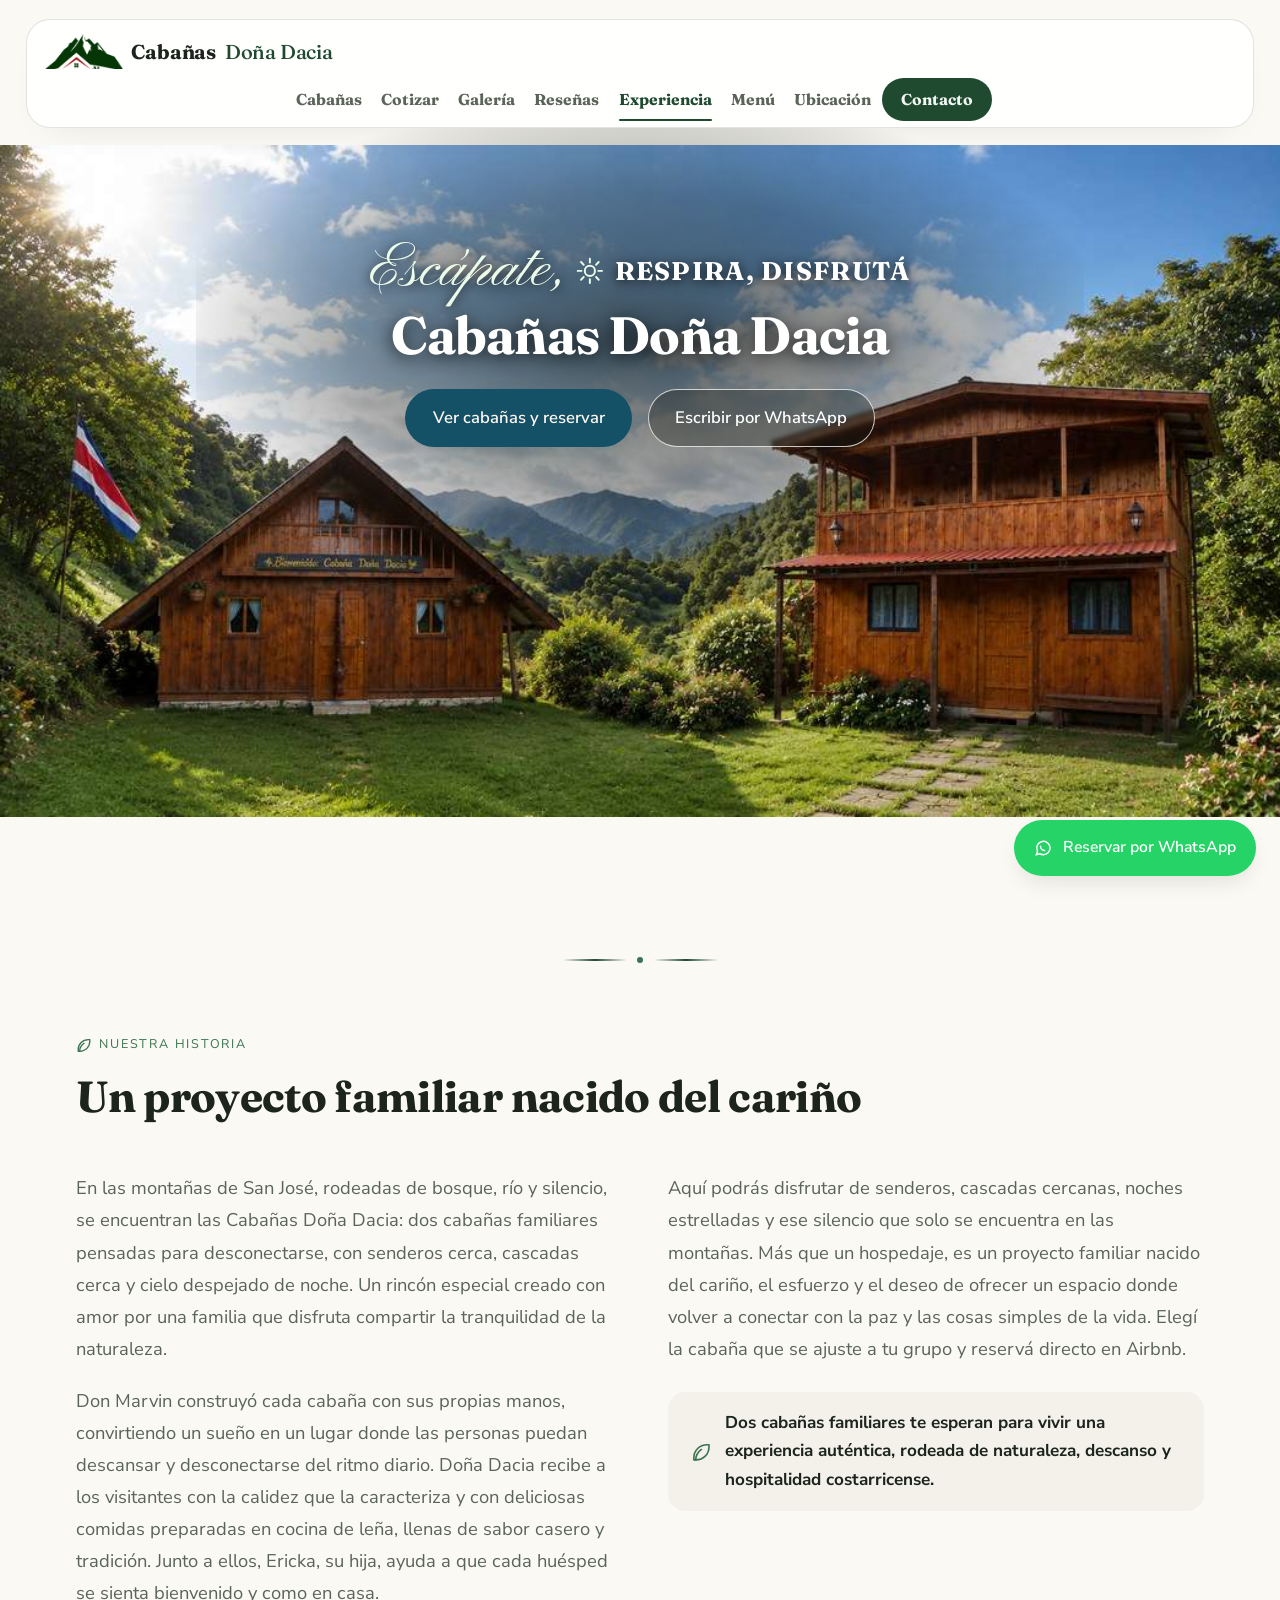
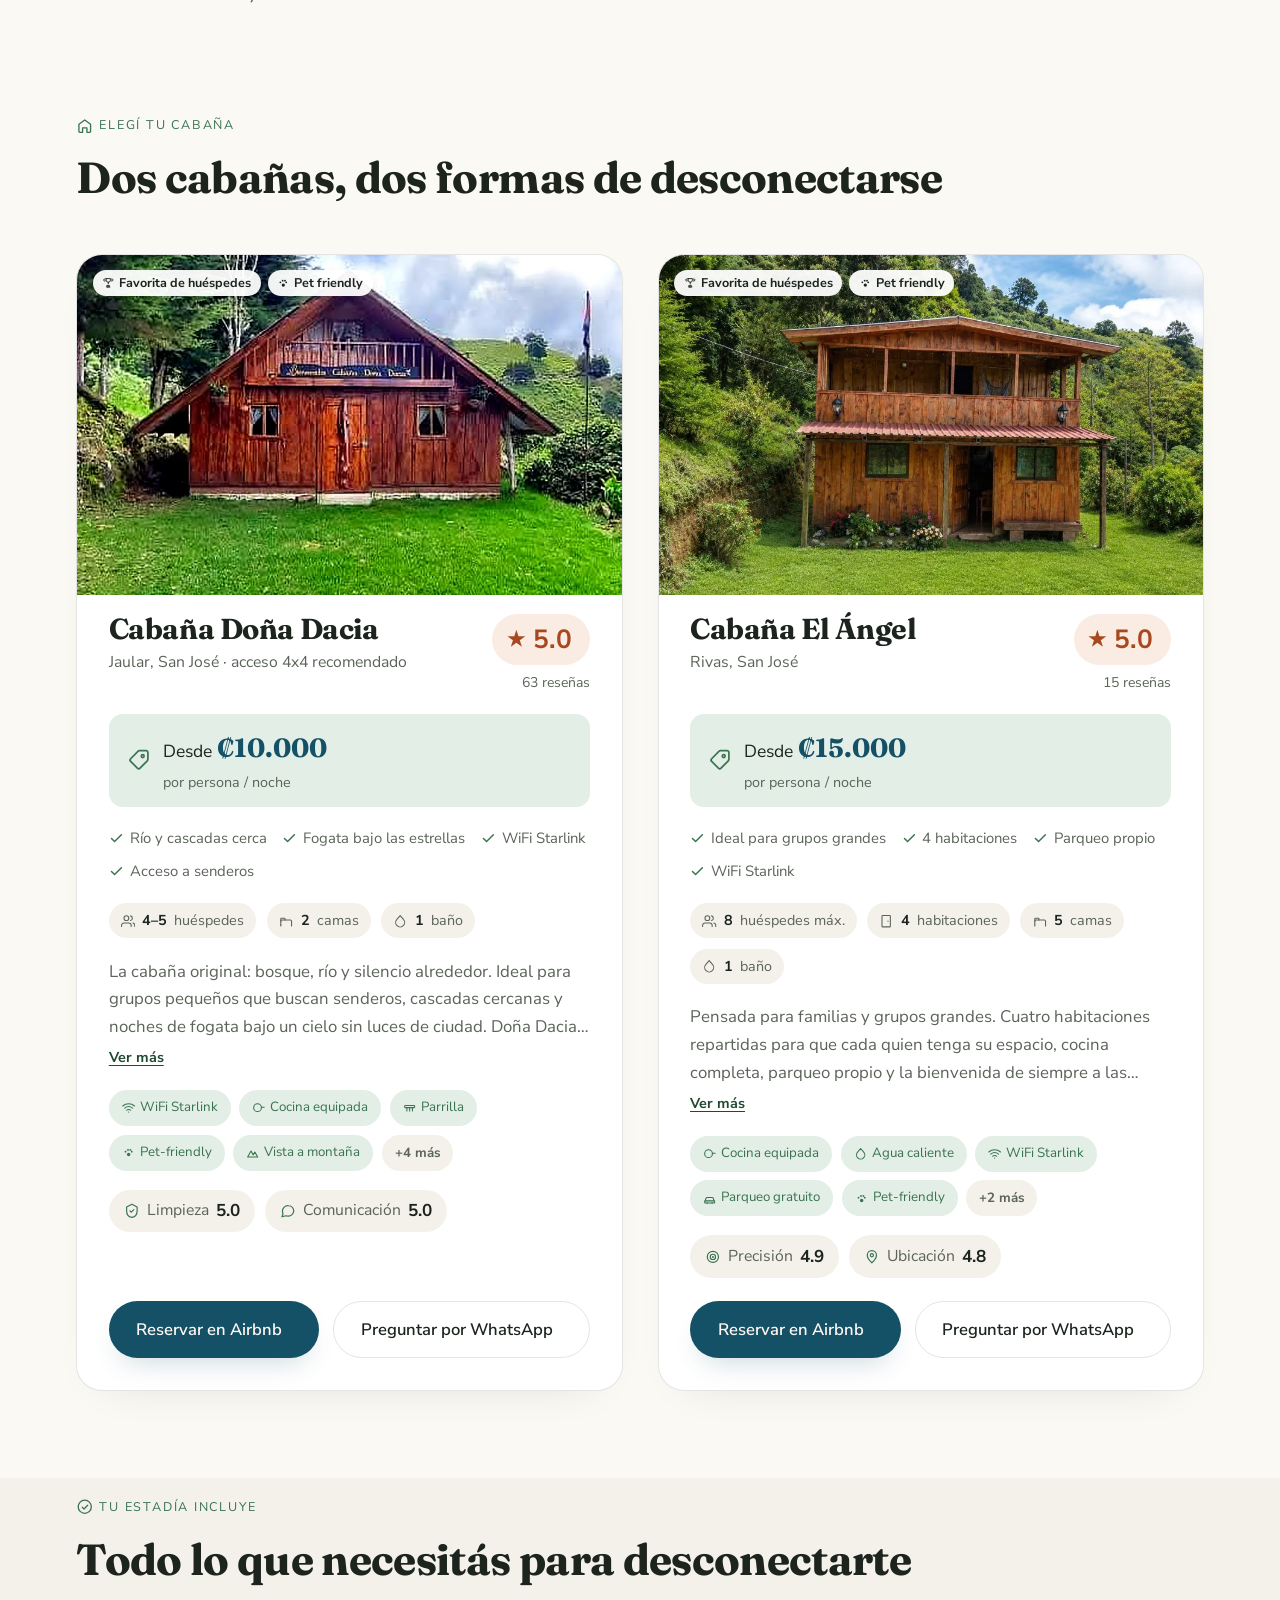
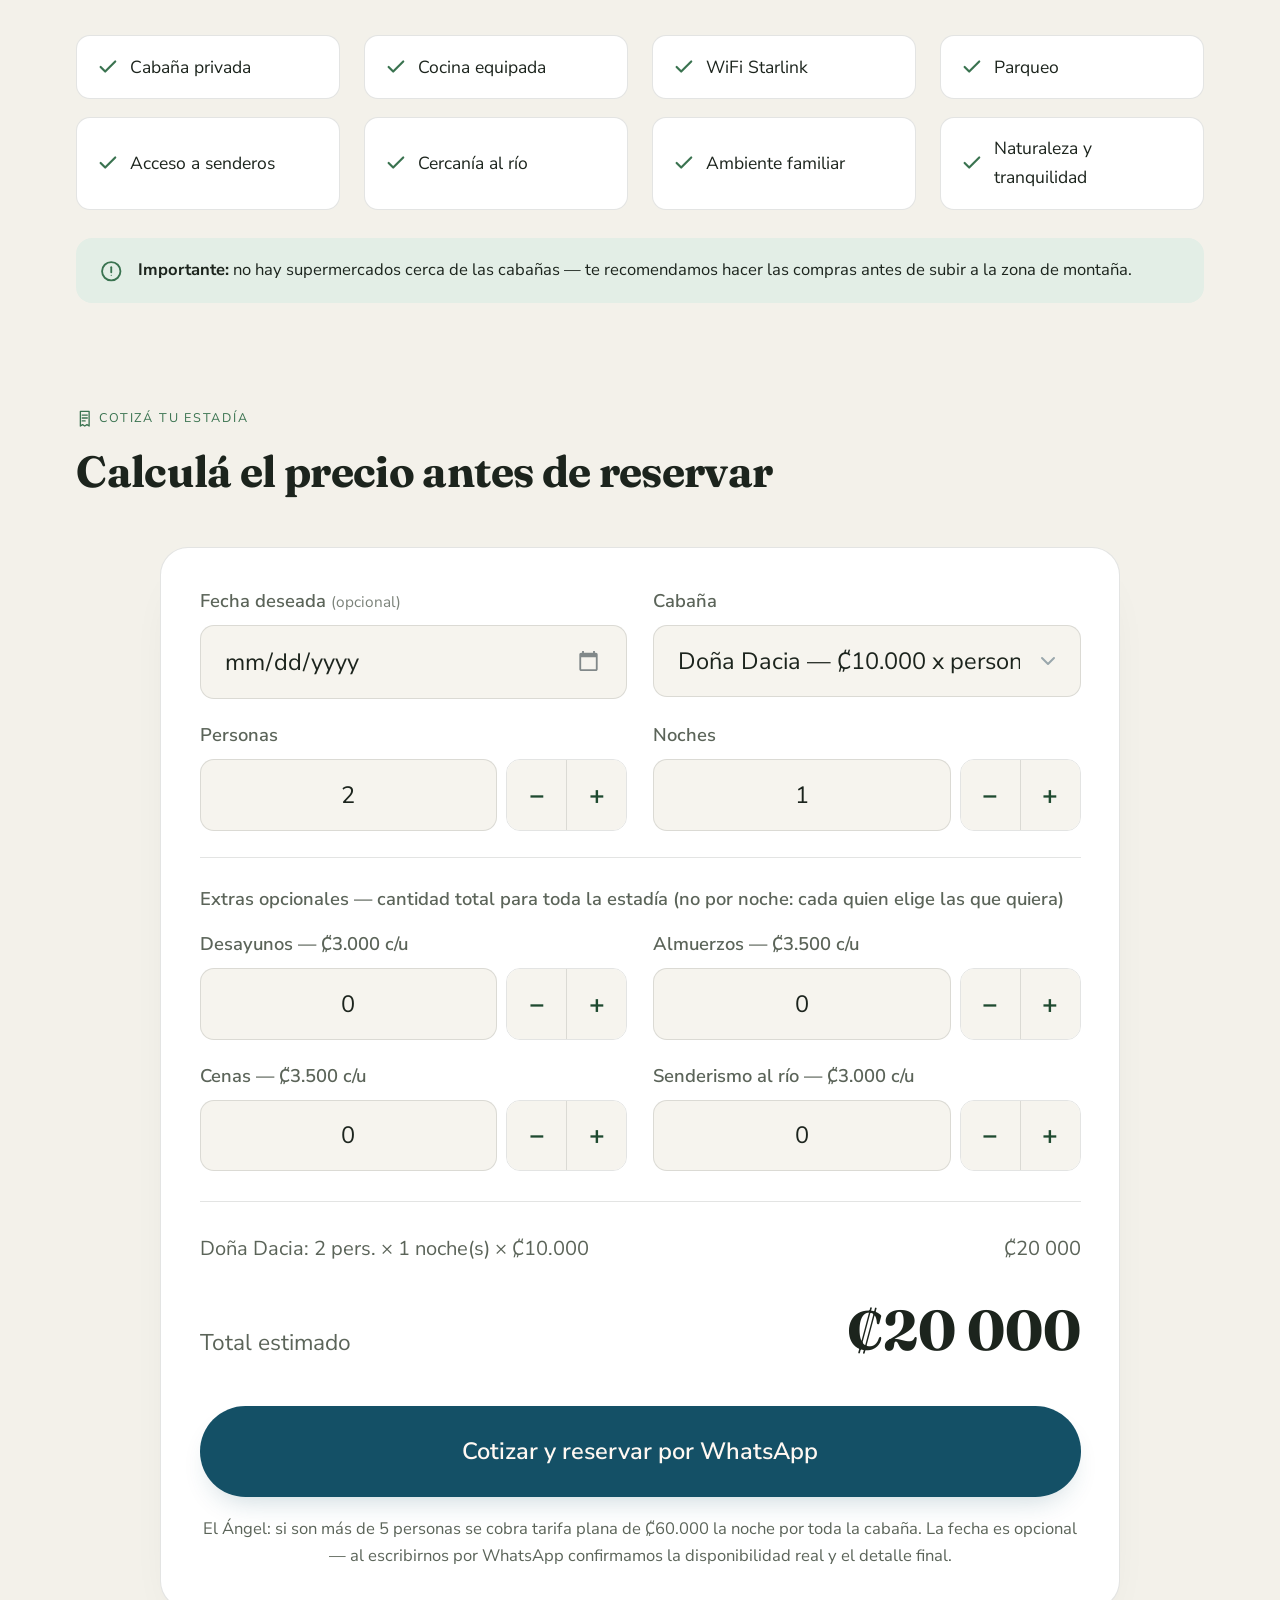
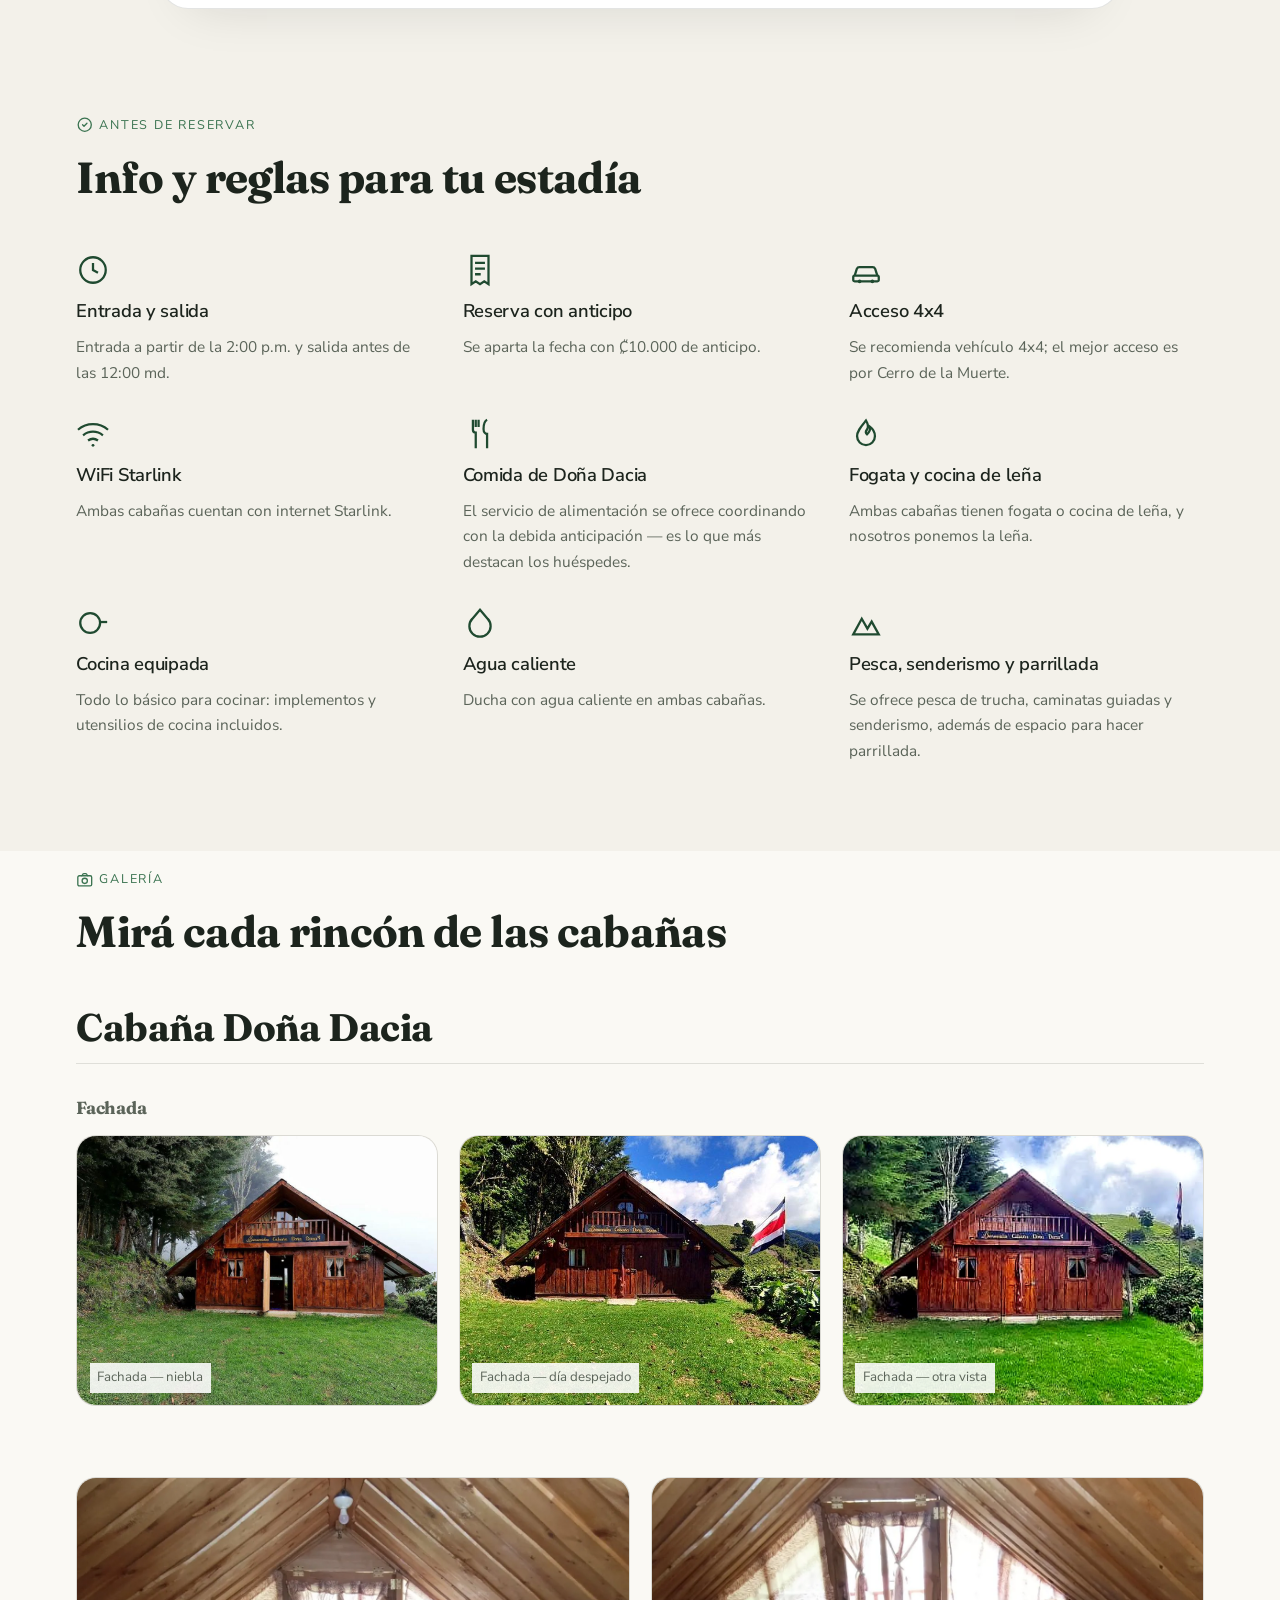
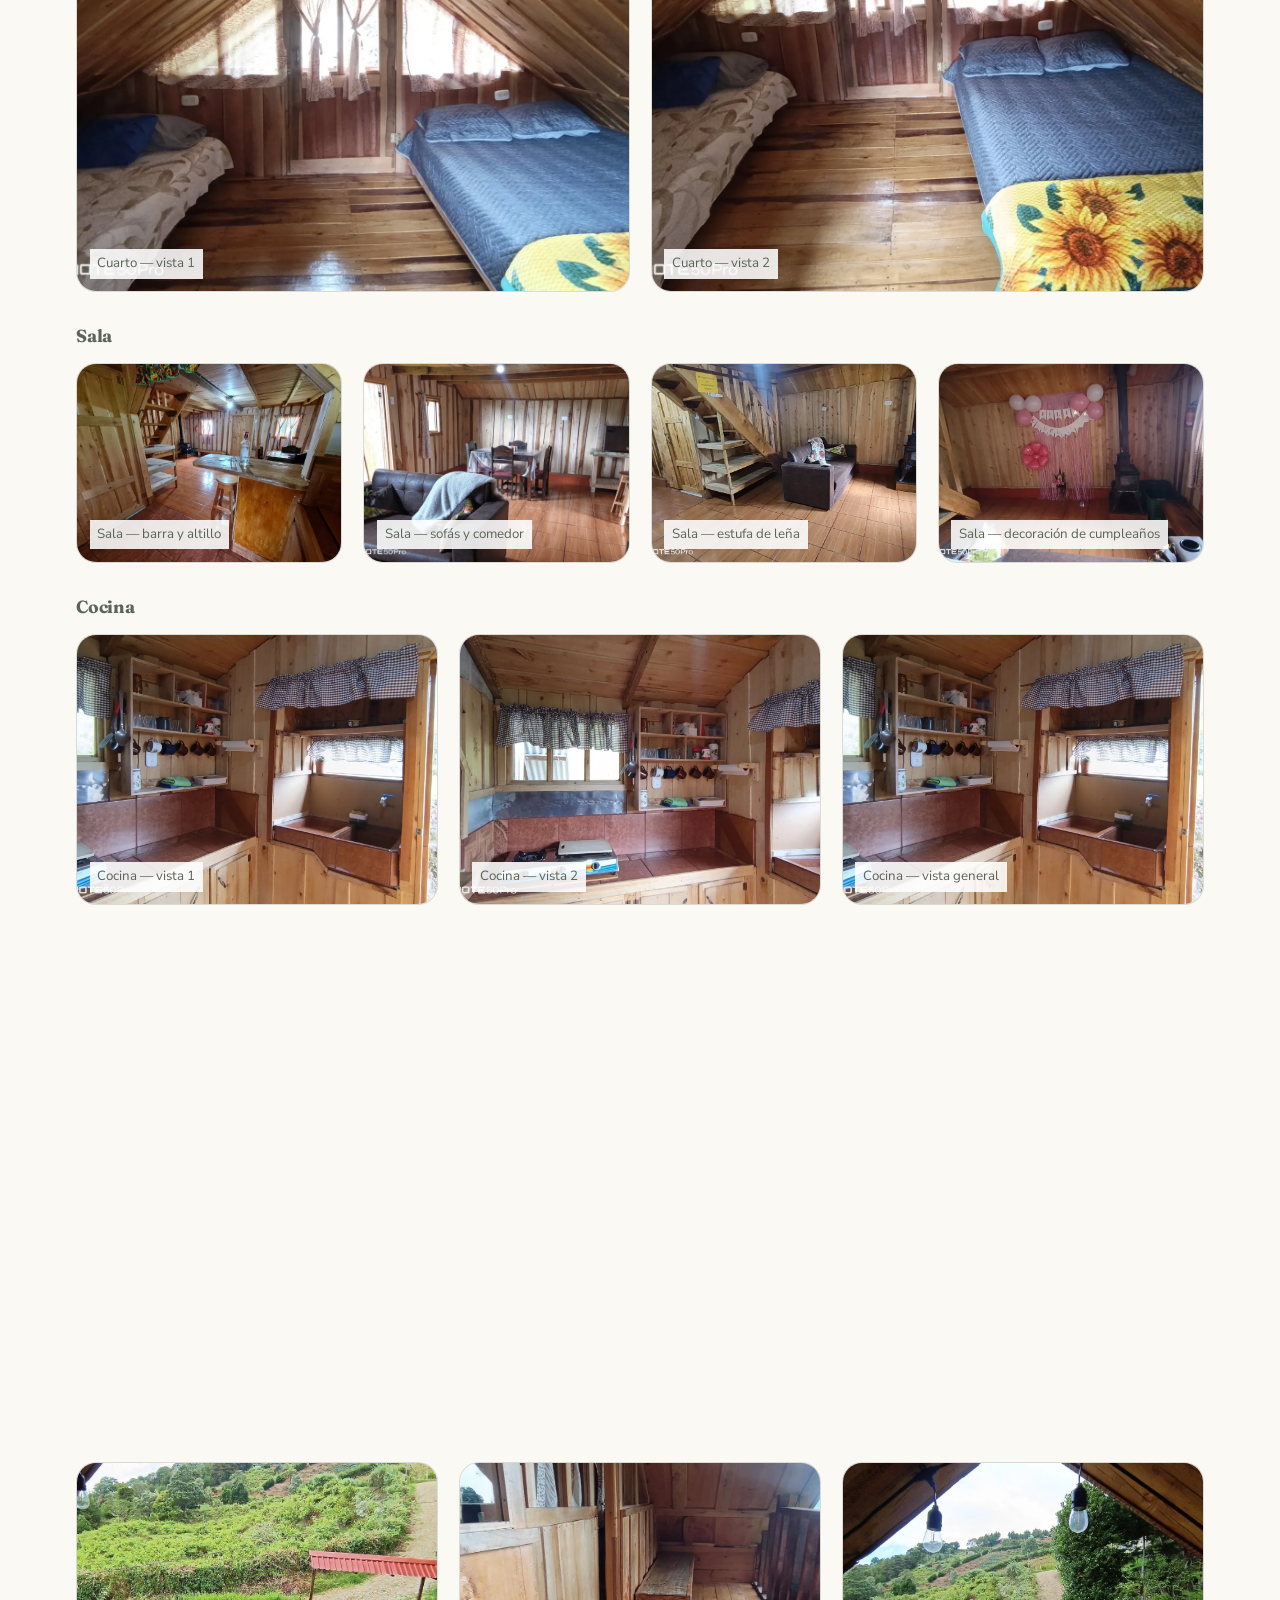
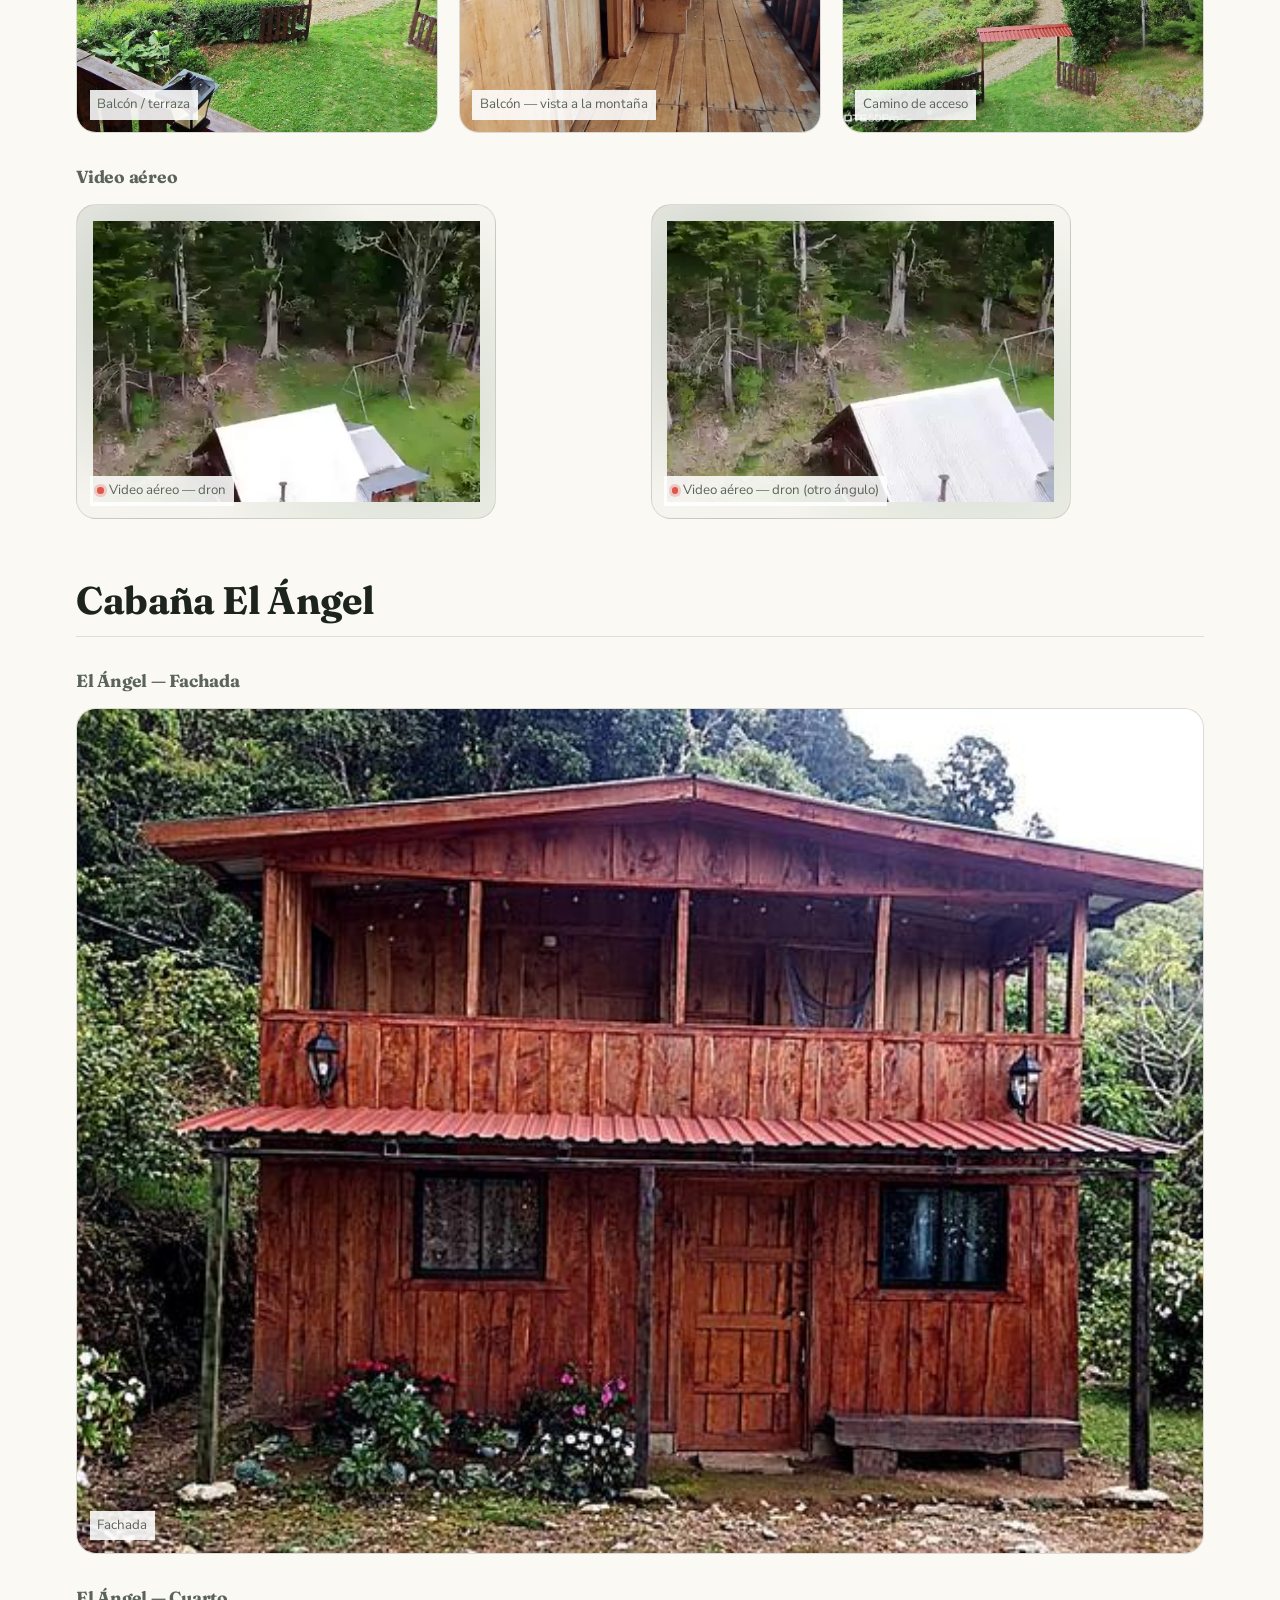
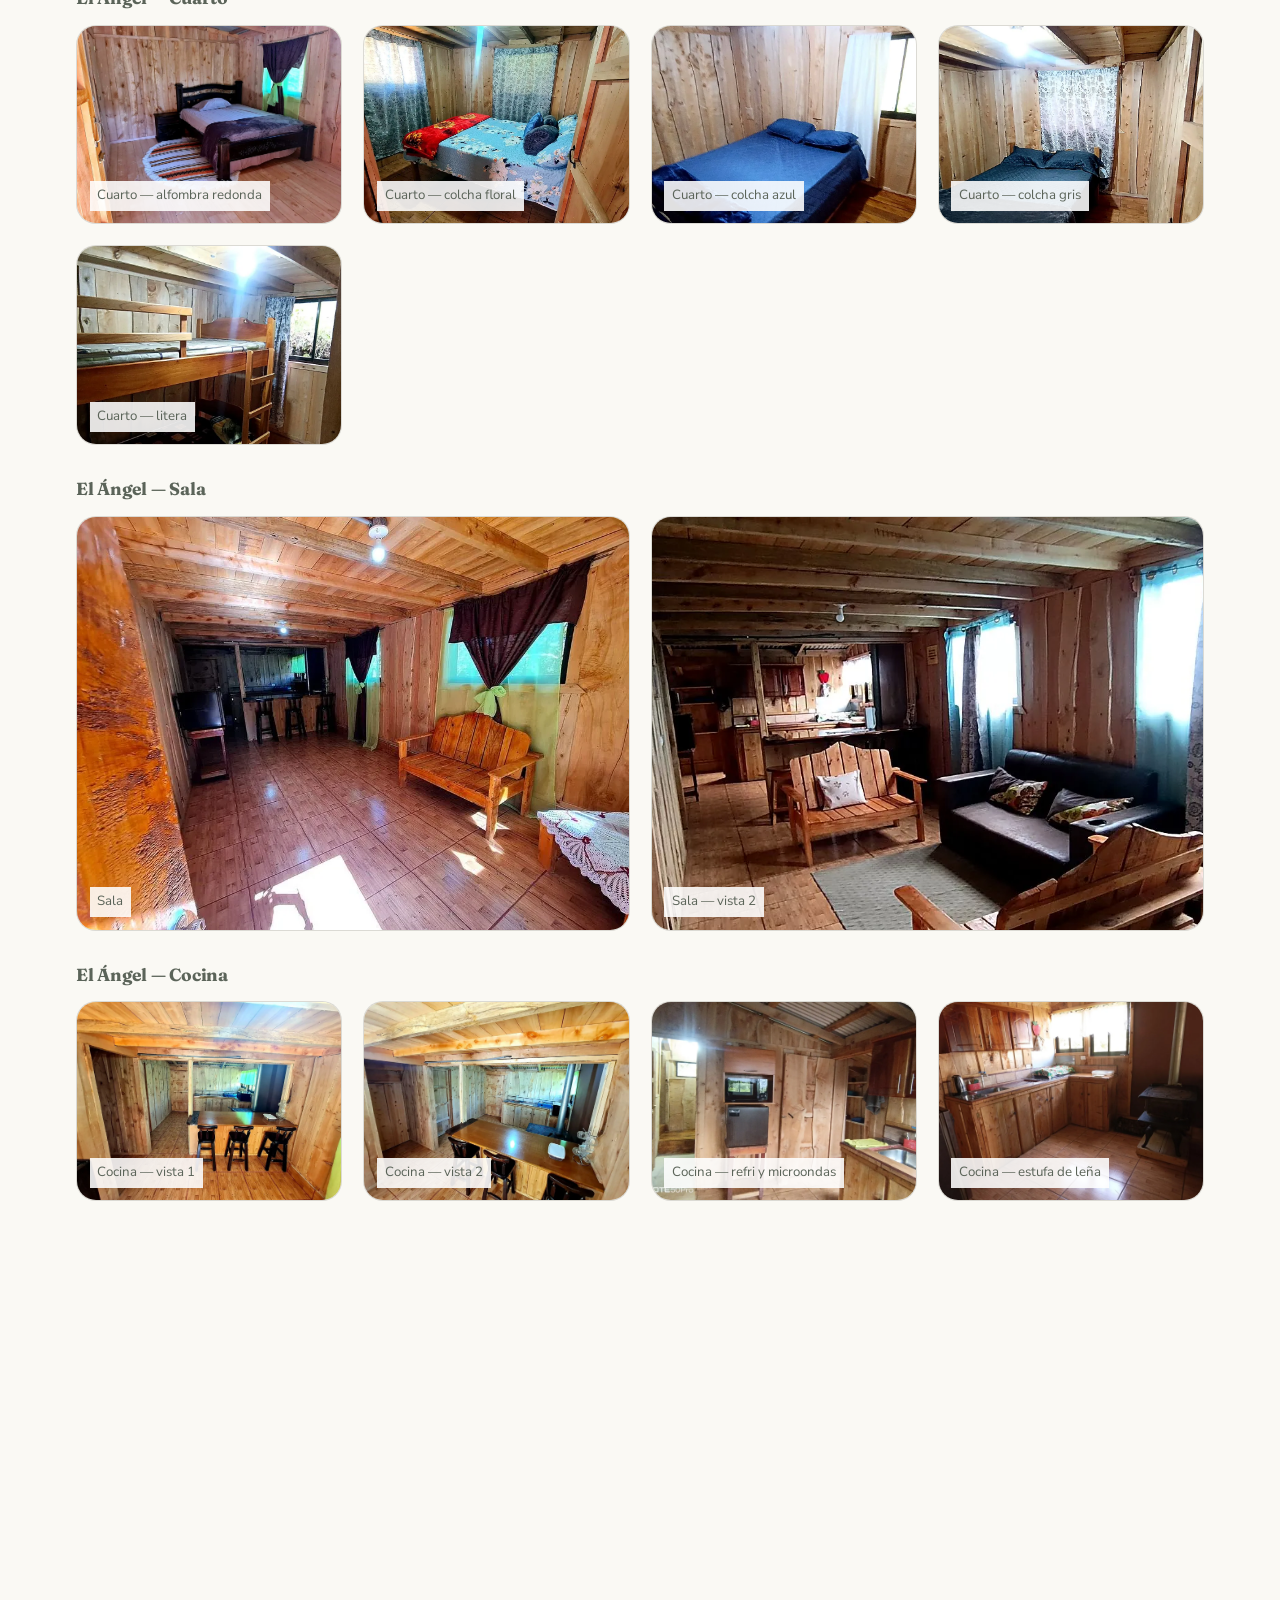
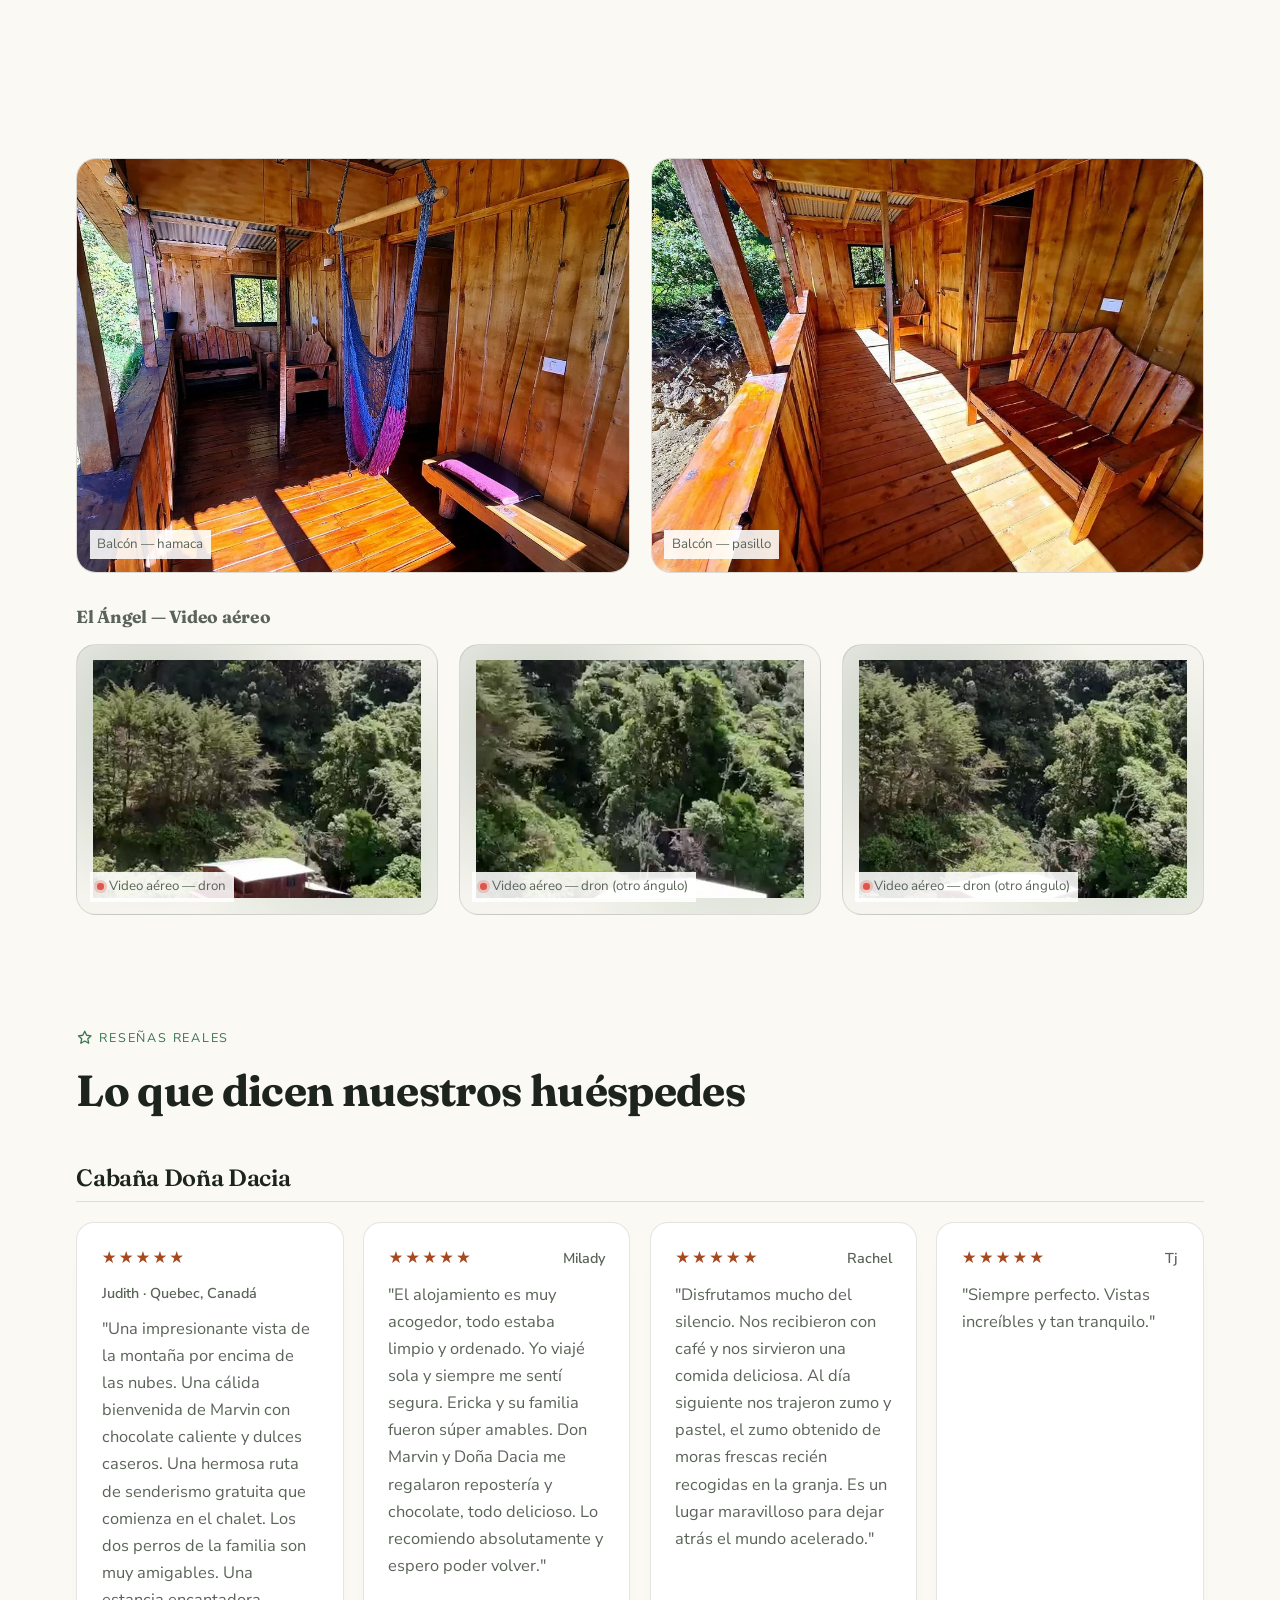
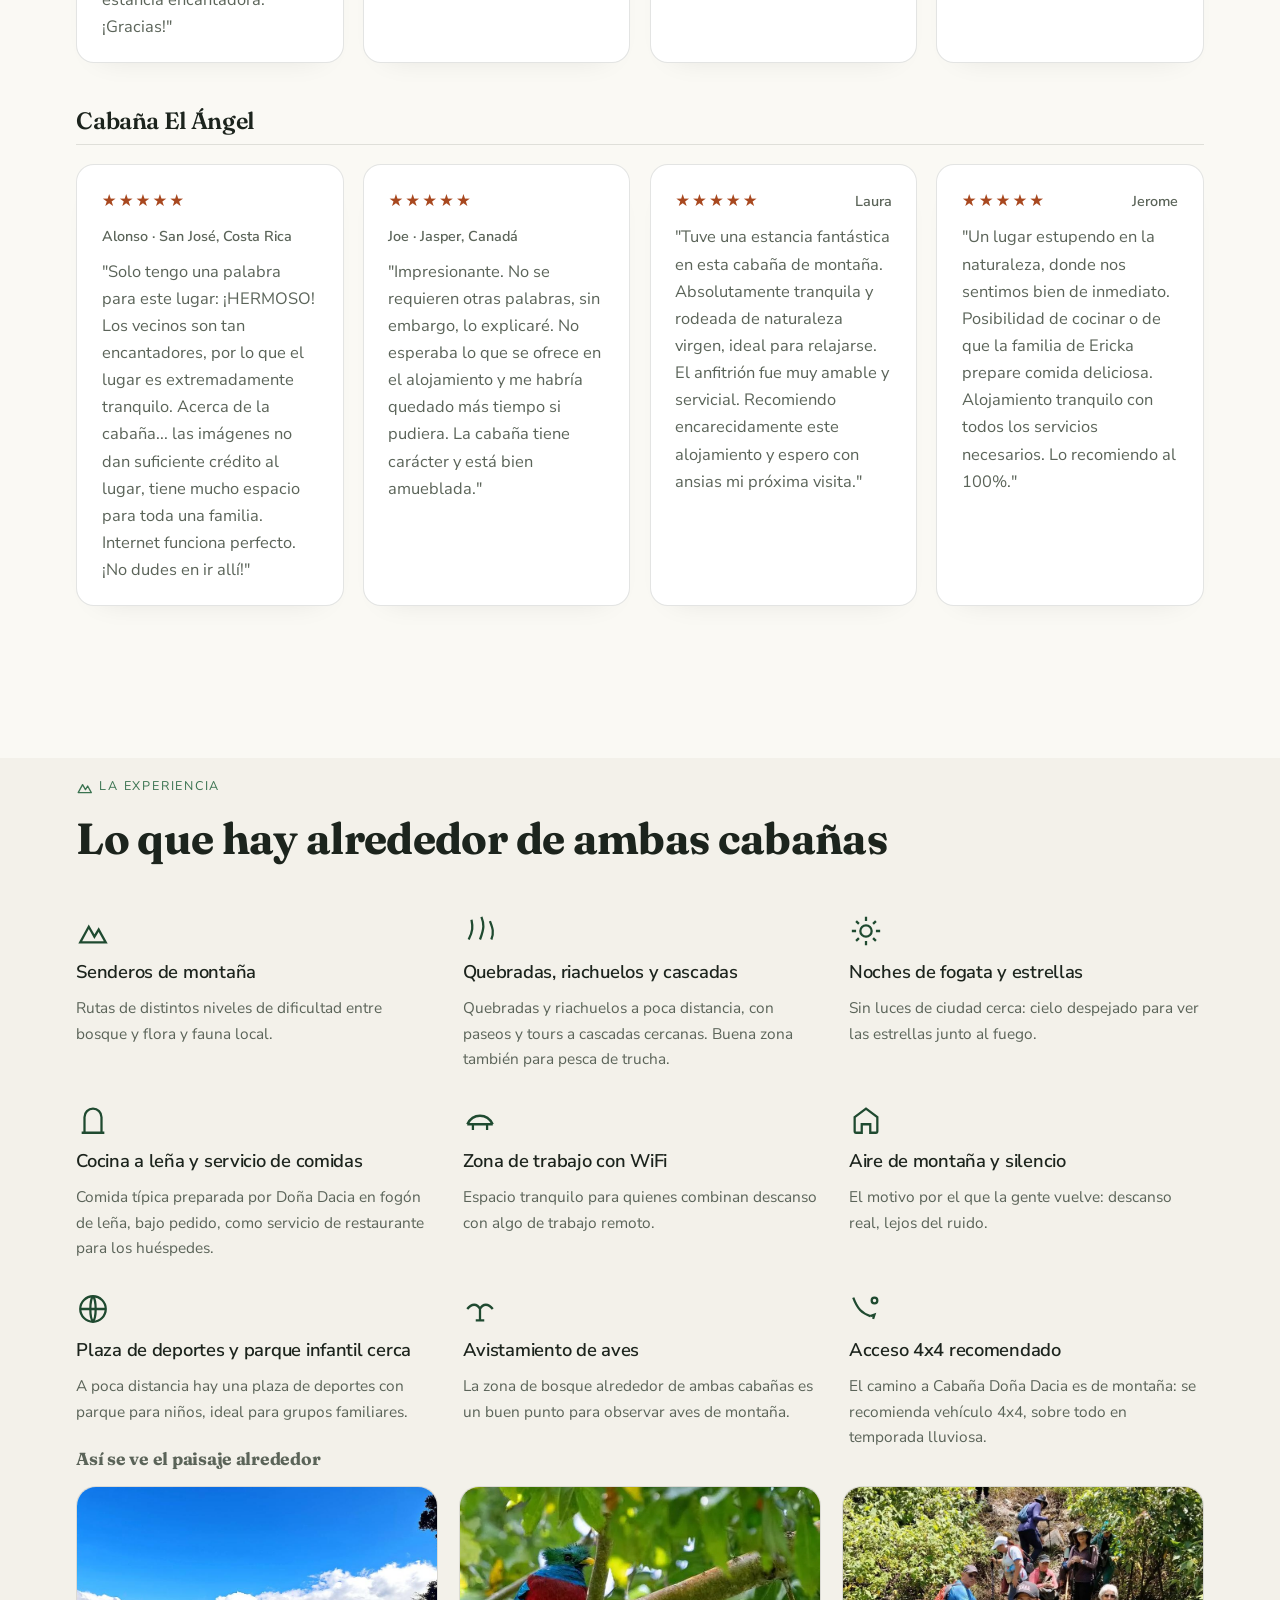
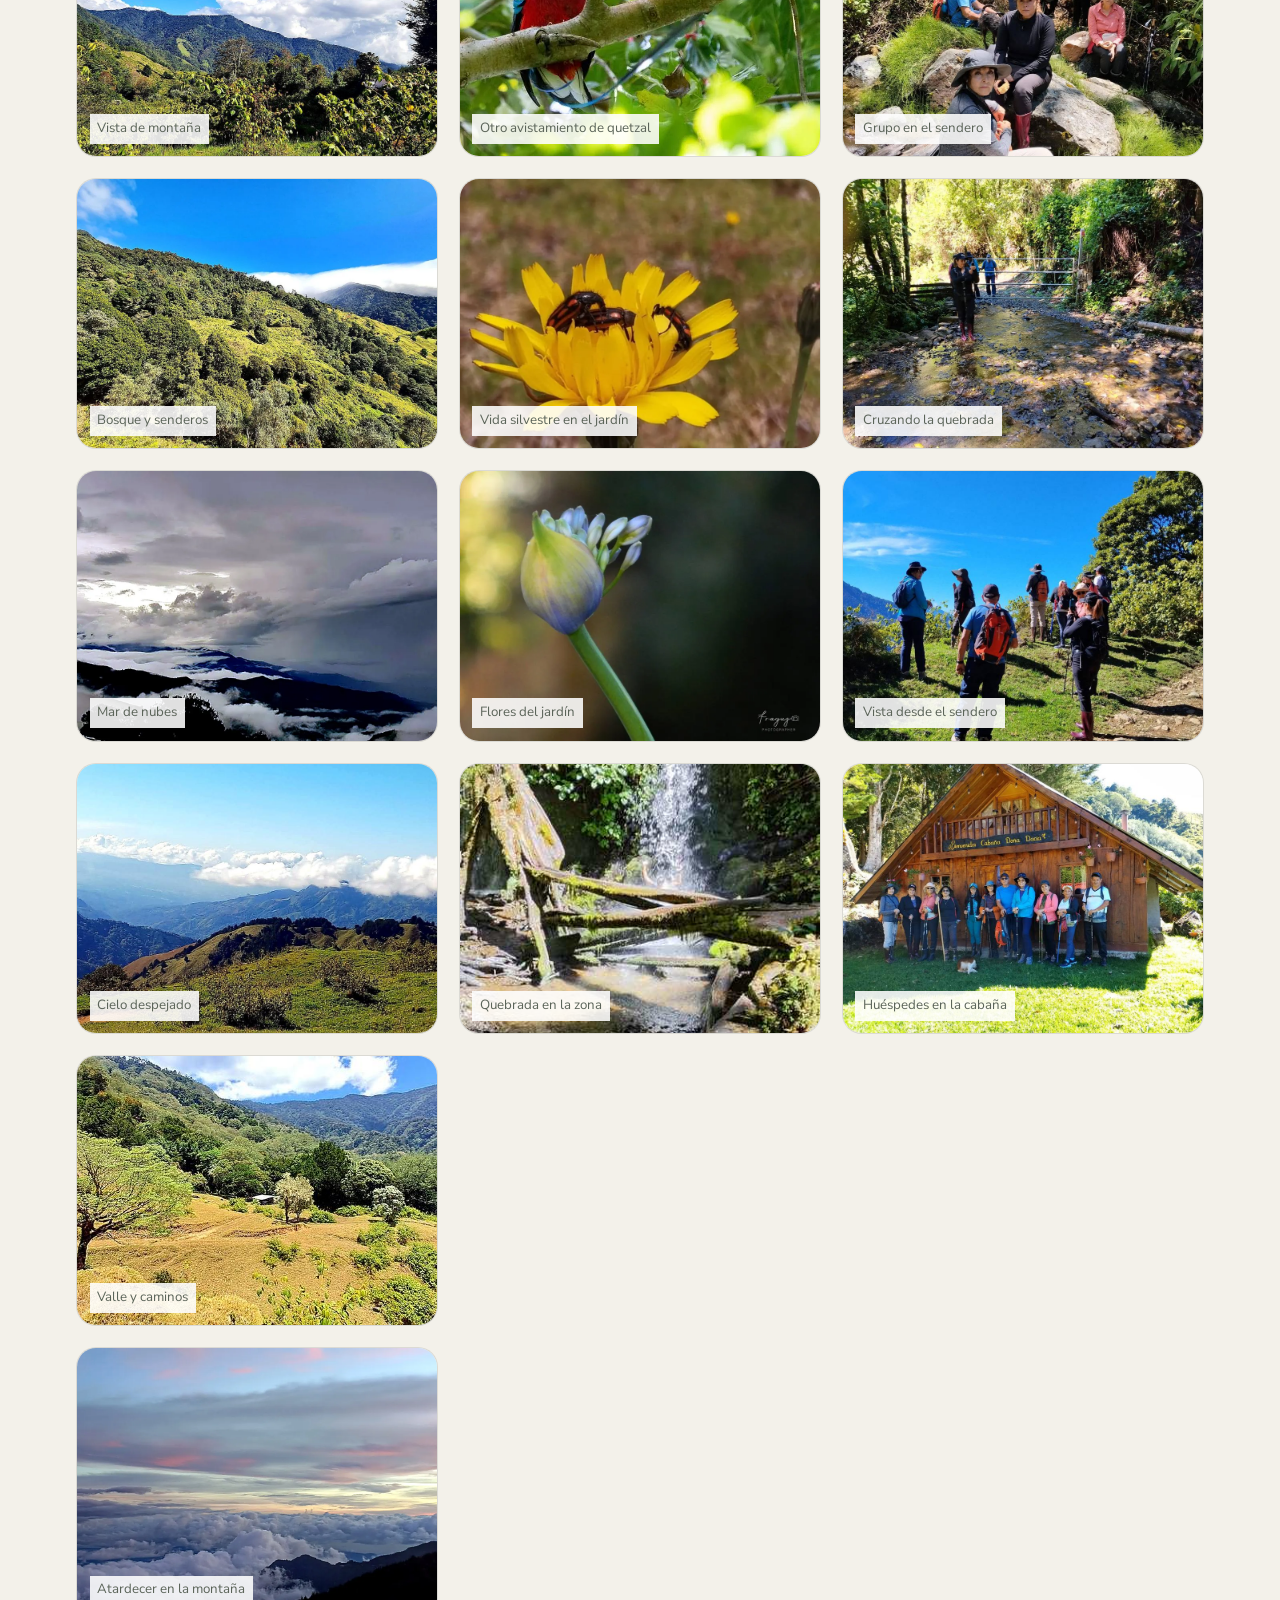
==== index.html @ 77ad101f "Show the landscape gallery in 2 columns on phones In one column its 22 photos made an ~8,700px block" ====
<!DOCTYPE html>
<html lang="es">
<head>
<meta charset="utf-8">
<meta name="viewport" content="width=device-width, initial-scale=1">
<title>Cabañas Doña Dacia — Alojamiento en la montaña, San José, Costa Rica</title>
<meta name="description" content="Cabañas Doña Dacia y El Ángel: alojamiento familiar en zona de montaña de San José, Costa Rica. Naturaleza, tranquilidad y reservas directas por WhatsApp o Airbnb.">
<meta name="theme-color" content="#1f4a30">
<!-- IMPORTANT: reemplazar "https://cabanasdonadacia.com/" abajo por el dominio real una vez comprado -->
<link rel="canonical" href="https://cabanasdonadacia.com/">
<meta property="og:type" content="website">
<meta property="og:locale" content="es_CR">
<meta property="og:site_name" content="Cabañas Doña Dacia">
<meta property="og:title" content="Cabañas Doña Dacia — Alojamiento en la montaña, San José, Costa Rica">
<meta property="og:description" content="Dos cabañas familiares en zona de montaña: naturaleza, tranquilidad y reservas directas por WhatsApp o Airbnb.">
<meta property="og:url" content="https://cabanasdonadacia.com/">
<meta property="og:image" content="https://cabanasdonadacia.com/og-image.jpg">
<meta property="og:image:width" content="1200">
<meta property="og:image:height" content="630">
<meta name="twitter:card" content="summary_large_image">
<meta name="twitter:title" content="Cabañas Doña Dacia — Alojamiento en la montaña, San José, Costa Rica">
<meta name="twitter:description" content="Dos cabañas familiares en zona de montaña: naturaleza, tranquilidad y reservas directas por WhatsApp o Airbnb.">
<meta name="twitter:image" content="https://cabanasdonadacia.com/og-image.jpg">
<link rel="icon" type="image/png" sizes="32x32" href="images/icon-32x32.png">
<link rel="apple-touch-icon" sizes="180x180" href="images/apple-touch-icon-180x180.png">
<link rel="preconnect" href="https://fonts.googleapis.com">
<link rel="preconnect" href="https://fonts.gstatic.com" crossorigin>
<link href="https://fonts.googleapis.com/css2?family=Fraunces:opsz,wght@9..144,400;9..144,500;9..144,600;9..144,700;9..144,800&family=Nunito+Sans:wght@400;500;600;700;800&family=Pinyon+Script&display=swap" rel="stylesheet">

<style>
  /* ---------- Tokens ---------- */
  :root{
    --bg:#faf9f4;
    --bg-alt:#f3f1ea;
    --surface:#ffffff;
    --surface-2:#f6f4ee;
    --ink:#1c241d;
    --ink-soft:#5b6459;
    --line:rgba(28,36,29,.12);
    --accent:#1f4a30;
    --accent-ink:#f1f7f2;
    --accent-soft:#e0ebe3;
    --accent-2:#3a7350;
    --accent-2-soft:#e3eee6;
    --cta:#145066;
    --cta-hover:#0d3a4a;
    --cta-ink:#fff8f2;
    --cta-soft:rgba(20,80,102,.24);
    --shadow:rgba(20,24,22,.14);
    --radius-card: 4px;
    --gold:#a8481f;
    --gold-soft:#faece2;
    --ease-out: cubic-bezier(.23,1,.32,1);
  }
  @media (prefers-color-scheme: dark){
    :root:not([data-theme="light"]){
      --bg:#14150f;
      --bg-alt:#181b13;
      --surface:#1c2017;
      --surface-2:#21261b;
      --ink:#f4f2ea;
      --ink-soft:#a6ab9c;
      --line:rgba(244,242,234,.12);
      --accent:#6fae82;
      --accent-ink:#0d1710;
      --accent-soft:rgba(111,174,130,.16);
      --accent-2:#8fc79c;
      --accent-2-soft:rgba(143,199,156,.15);
      --cta:#1f6f90;
      --cta-hover:#2b7398;
      --cta-ink:#f4f9fb;
      --cta-soft:rgba(31,111,144,.32);
      --shadow:rgba(0,0,0,.5);
      --gold:#e07a42;
      --gold-soft:rgba(224,122,66,.16);
    }
  }
  :root[data-theme="dark"]{
    --bg:#14150f;
    --bg-alt:#181b13;
    --surface:#1c2017;
    --surface-2:#21261b;
    --ink:#f4f2ea;
    --ink-soft:#a6ab9c;
    --line:rgba(244,242,234,.12);
    --accent:#6fae82;
    --accent-ink:#0d1710;
    --accent-soft:rgba(111,174,130,.16);
    --accent-2:#8fc79c;
    --accent-2-soft:rgba(143,199,156,.15);
    --cta:#1f6f90;
    --cta-hover:#2b7398;
    --cta-ink:#f4f9fb;
    --cta-soft:rgba(31,111,144,.32);
    --shadow:rgba(0,0,0,.5);
    --gold:#e07a42;
    --gold-soft:rgba(224,122,66,.16);
  }

  *,*::before,*::after{box-sizing:border-box;}
  html{scroll-behavior:smooth; font-size:17.5px;}
  @media (max-width:640px){ html{font-size:15.5px;} }
  @media (max-width:400px){ html{font-size:14.5px;} }
  @media (prefers-reduced-motion: reduce){
    html{scroll-behavior:auto;}
    *,*::before,*::after{animation-duration:.001ms !important; animation-iteration-count:1 !important; transition-duration:.001ms !important;}
  }
  body{
    margin:0;
    background:var(--bg);
    color:var(--ink);
    font-family:"Nunito Sans", ui-sans-serif, system-ui, sans-serif;
    font-size:1rem;
    line-height:1.65;
    -webkit-font-smoothing:antialiased;
  }
  .scroll-progress{
    position:fixed; top:0; left:0; height:3px; width:0%;
    background:var(--accent); z-index:60;
    transition:width .1s linear;
  }
  h1,h2,h3{
    font-family:"Fraunces", ui-serif, serif;
    font-weight:700;
    letter-spacing:-.015em;
    line-height:1.05;
    text-wrap:balance;
    margin:0;
    color:var(--ink);
  }
  p{margin:0;}
  a{color:inherit;}
  img,svg{display:block;max-width:100%;}
  .wrap{max-width:1180px; margin:0 auto; padding:0 1.5rem;}
  @media (max-width:640px){ .wrap{padding:0 1.25rem;} }
  .sr-only{position:absolute; width:1px; height:1px; padding:0; margin:-1px; overflow:hidden; clip:rect(0,0,0,0); white-space:nowrap; border:0;}

  .label{
    font-family:"Nunito Sans", sans-serif;
    font-size:.72rem;
    letter-spacing:.14em;
    text-transform:uppercase;
    color:var(--accent-2);
  }
  :root[data-theme="dark"] .label, :root:not([data-theme="light"]) .label{color:var(--accent-2);}
  @media (prefers-color-scheme: light){ .label{color:var(--accent-2);} }

  .stat{
    font-family:"Nunito Sans", sans-serif;
    font-weight:800;
    font-variant-numeric: tabular-nums;
  }

  .btn{
    display:inline-flex; align-items:center; gap:.55em;
    font-family:"Nunito Sans", sans-serif;
    font-weight:600;
    font-size:.95rem;
    padding:.85em 1.6em;
    border-radius:999px;
    border:1px solid transparent;
    cursor:pointer;
    text-decoration:none;
    transition:transform .18s var(--ease-out), background .18s ease, border-color .18s ease, box-shadow .18s var(--ease-out), color .18s ease;
  }
  .btn:focus-visible{outline:2px solid var(--accent); outline-offset:3px;}
  .btn:active{transform:scale(.97);}
  @media (hover:hover) and (pointer:fine){ .btn:hover{transform:translateY(-2px) scale(1.02);} }
  .btn-primary{background:var(--cta); color:var(--cta-ink); box-shadow:0 14px 28px -12px var(--cta-soft);}
  @media (hover:hover) and (pointer:fine){
    .btn-primary:hover{background:var(--cta-hover); filter:none; box-shadow:0 22px 42px -14px var(--cta-soft);}
  }
  .btn-ghost{background:transparent; border-color:var(--line); color:var(--ink);}
  @media (hover:hover) and (pointer:fine){
    .btn-ghost:hover{background:var(--accent); border-color:var(--accent); color:var(--accent-ink);}
  }
  .btn-ghost-light{background:rgba(20,24,18,.32); border-color:rgba(255,255,255,.75); color:#fff; backdrop-filter:blur(2px);}
  .btn-ghost-light:focus-visible{outline-color:#fff;}
  @media (hover:hover) and (pointer:fine){
    .btn-ghost-light:hover{background:#fff; border-color:#fff; color:var(--ink);}
  }
  .btn-block{width:100%; justify-content:center;}

  /* ---------- Header ---------- */
  header{
    position:sticky; top:0; z-index:40;
    padding-top:1.1rem;
  }
  section[id]{ scroll-margin-top: calc(var(--header-offset, 100px) + .9rem); }
  .nav{
    display:flex; align-items:center; justify-content:space-between; gap:1rem;
    max-width:1360px; width:calc(100% - 3rem); margin:0 auto;
    background:color-mix(in srgb, var(--surface) 90%, transparent);
    border:1px solid var(--line);
    border-radius:999px;
    padding:.65rem .7rem .65rem 1.5rem;
    backdrop-filter:blur(12px);
    box-shadow:0 16px 40px -26px var(--shadow);
    transition:box-shadow .25s ease, padding .25s ease;
  }
  @media (max-width:640px){ .nav{width:calc(100% - 2.5rem);} }
  header.scrolled .nav{box-shadow:0 20px 44px -20px var(--shadow); padding-top:.55rem; padding-bottom:.55rem;}
  .nav-cta{
    background:var(--accent); color:var(--accent-ink) !important;
    border-radius:999px; padding:.55em 1.2em !important;
    font-weight:600; font-size:.85rem;
    transition:background .18s ease, transform .18s var(--ease-out), box-shadow .18s var(--ease-out);
  }
  @media (hover:hover) and (pointer:fine){
    .nav-cta:hover{background:var(--cta); box-shadow:0 10px 22px -10px var(--cta-soft); transform:translateY(-1px);}
  }
  .nav-cta:active{transform:scale(.96);}
  .brand{
    font-family:"Fraunces", ui-serif, serif; font-weight:700; font-size:1.15rem;
    letter-spacing:-.01em;
    display:flex; align-items:center; gap:.5rem;
    text-decoration:none; white-space:nowrap; flex-shrink:0;
  }
  .brand em{font-style:normal; color:var(--accent); font-weight:500;}
  .brand-logo{height:2rem; width:auto; display:block; flex-shrink:0;}
  .foot-grid .brand-logo{height:2.3rem;}
  .nav-links{display:flex; align-items:center; gap:.9rem; flex-wrap:wrap; row-gap:.2rem; justify-content:flex-end;}
  .nav-links a{
    position:relative; display:inline-flex; align-items:center;
    padding:.5rem .45rem; margin:-.5rem -.45rem;
    font-family:"Fraunces", ui-serif, serif;
    font-size:1rem; font-weight:700; text-decoration:none; color:var(--ink-soft);
    transition:color .15s ease;
  }
  .nav-links a:hover{color:var(--accent);}
  .nav-links a::after{
    content:""; position:absolute; left:.45rem; right:.45rem; bottom:.05rem; height:2px;
    background:var(--accent); border-radius:2px;
    opacity:0; transform:scaleX(.5); transform-origin:center;
    transition:opacity .2s var(--ease-out), transform .2s var(--ease-out);
  }
  .nav-links a.active{color:var(--accent);}
  .nav-links a.active::after{opacity:1; transform:scaleX(1);}
  @media (max-width:1400px){
    .nav{flex-wrap:wrap; border-radius:24px; padding:.8rem 1rem;}
    .nav-links{width:100%; justify-content:center; gap:.6rem 1.1rem;}
    .nav-links a{font-size:.9rem;}
  }
  @media (max-width:430px){ .nav .brand-word{display:none;} }

  /* ---------- Hero ---------- */
  .hero{
    position:relative;
    overflow:hidden;
    padding:5.5rem 0 6rem;
    background:
      radial-gradient(ellipse 60% 50% at 80% 8%, color-mix(in srgb, var(--accent-2) 22%, transparent), transparent),
      linear-gradient(180deg, var(--bg-alt), var(--bg) 70%);
  }
  .hero-stars{position:absolute; inset:0; opacity:0; pointer-events:none; transition:opacity .6s ease;}
  :root:not([data-theme="light"]) .hero-stars{opacity:.6;}
  @media (prefers-color-scheme: dark){ .hero-stars{opacity:.6;} }
  :root[data-theme="light"] .hero-stars{opacity:0 !important;}
  .star{position:absolute; width:2px; height:2px; border-radius:50%; background:#fff; animation:twinkle 3.6s ease-in-out infinite;}
  @keyframes twinkle{ 0%,100%{opacity:.15;} 50%{opacity:.9;} }

  .hero-scene{
    position:absolute; left:0; right:0; bottom:0; height:280px;
    pointer-events:none;
  }
  .ember{
    position:absolute; bottom:64px; left:52%; width:10px; height:10px; border-radius:50%;
    background:var(--accent-2); box-shadow:0 0 18px 6px color-mix(in srgb, var(--accent-2) 70%, transparent);
    animation:glow 2.4s ease-in-out infinite;
  }
  @keyframes glow{ 0%,100%{opacity:.6; transform:scale(.9);} 50%{opacity:1; transform:scale(1.15);} }

  .hero-inner{position:relative; z-index:2; max-width:760px;}
  @keyframes heroUp{from{opacity:0; transform:translateY(18px);} to{opacity:1; transform:translateY(0);}}
  .hero-inner > *{animation:heroUp .8s cubic-bezier(.2,.7,.2,1) both;}
  .hero-inner > .label{animation-delay:.05s;}
  .hero-inner > h1{animation-delay:.15s;}
  .hero-inner > .lede{animation-delay:.28s;}
  .hero-inner > .desc{animation-delay:.4s;}
  .hero-inner > .hero-cta{animation-delay:.52s;}
  .hero-inner > .hero-stats{animation-delay:.64s;}
  .hero h1{font-size:clamp(2.6rem, 6vw, 4.4rem); margin-top:.6rem;}
  .hero .lede{
    font-family:"Fraunces", ui-serif, serif; font-weight:600;
    letter-spacing:-.01em;
    font-size:clamp(1.15rem, 2.2vw, 1.5rem);
    color:var(--accent);
    margin-top:.75rem;
  }
  .hero .desc{
    max-width:52ch; margin-top:1.4rem; color:var(--ink-soft); font-size:1.05rem;
  }
  .hero-cta{display:flex; flex-wrap:wrap; gap:.9rem; margin-top:2.2rem;}
  .hero-stats{
    display:flex; flex-wrap:wrap; gap:1.6rem 2.4rem;
    margin-top:3.2rem; padding-top:1.8rem; border-top:1px solid var(--line);
  }
  .hero-stats div{display:flex; flex-direction:column; gap:.25rem;}
  .hero-stats .stat{font-size:1.3rem; color:var(--ink);}
  .hero-stats .cap{font-size:.78rem; color:var(--ink-soft);}
  .hero-stats-standalone{margin-top:2.6rem; padding-top:0; border-top:none;}

  /* ---------- Hero: foto de portada a todo lo ancho ---------- */
  .hero-full{position:relative; overflow:hidden;}
  .hero-full-bg{
    width:100%; aspect-ratio:16/8.4; background-image:var(--img-hero-full);
    background-size:cover; background-position:center 42%;
  }
  @media (max-width:760px){ .hero-full-bg{aspect-ratio:4/5;} }
  .hero-full-caption{
    position:absolute; left:0; right:0; top:10%; display:flex; justify-content:center; padding:0 1.5rem; text-align:center;
  }
  .hero-full-caption-card{position:relative; isolation:isolate; padding:2rem 3.2rem;}
  .hero-full-caption-card::before{
    content:""; position:absolute; inset:-35% -18%; z-index:-1;
    background:radial-gradient(ellipse at center, rgba(4,8,5,.62) 0%, rgba(4,8,5,.34) 45%, rgba(4,8,5,0) 76%);
  }
  .hero-full-caption .label{display:block; color:#eafbe9; text-shadow:0 2px 10px rgba(0,0,0,.8);}
  .hero-full-caption h1{color:#fff; text-shadow:0 3px 18px rgba(0,0,0,.8); font-size:clamp(1.9rem, 4.2vw, 3rem); margin-top:.35rem;}
  .hero-full-caption .tagline{justify-content:center; margin-top:0;}
  .hero-full-caption .tagline-script{color:#eafbe9; text-shadow:0 2px 12px rgba(0,0,0,.8); font-size:clamp(2.3rem, 5vw, 3.5rem);}
  .hero-full-caption .tagline-bold{color:#fff; text-shadow:0 2px 12px rgba(0,0,0,.8); font-size:clamp(1.1rem, 2vw, 1.5rem);}
  .hero-full-caption .tagline-sun{color:#eafbe9; width:1.7rem; height:1.7rem;}
  .hero-full-caption .tagline{margin-bottom:.2rem;}
  .hero-full-caption .hero-cta{justify-content:center; margin-top:1.5rem;}
  @media (max-width:760px){
    .hero-full-caption{top:9%; padding:0 1rem;} .hero-full-caption-card{padding:1.4rem 1.6rem;}
    .hero-full-caption .hero-cta{margin-top:1.1rem; gap:.7rem;}
    .hero-full-caption .hero-cta .btn{font-size:.88rem; padding:.75em 1.3em;}
  }

  /* ---------- Mandala divider ---------- */
  .divider{display:flex; justify-content:center; align-items:center; gap:.6rem; padding:3rem 0;}
  .divider-line{width:64px; height:2px; background:linear-gradient(90deg, transparent, var(--accent), transparent); border:none;}
  .divider-dot{width:6px; height:6px; border-radius:50%; background:var(--accent-2);}

  /* ---------- Hero gradient orbs ---------- */
  .hero-orb{position:absolute; border-radius:50%; filter:blur(60px); opacity:.5; pointer-events:none;}
  .hero-orb-1{width:340px; height:340px; right:-60px; top:-40px; background:radial-gradient(circle, var(--accent), transparent 70%);}
  .hero-orb-2{width:260px; height:260px; left:-40px; bottom:20px; background:radial-gradient(circle, var(--accent-2), transparent 70%); opacity:.35;}

  /* ---------- Hero: text block + photo separada por cabaña ---------- */
  .hero-photo{position:relative; width:100%; padding:2.6rem 0 0;}
  .hero-top{text-align:left; margin-bottom:2rem;}
  .hero-top h1{font-size:clamp(2.3rem, 5vw, 3.4rem); margin-top:.5rem;}
  .tagline{
    display:flex; align-items:center; flex-wrap:wrap; gap:.5rem .55rem;
    margin-top:.6rem;
  }
  .tagline-script{
    font-family:"Pinyon Script", "Fraunces", cursive; font-size:clamp(2.1rem, 4vw, 2.7rem);
    line-height:1; font-weight:400; color:var(--accent-2);
  }
  .tagline-bold{
    font-family:"Fraunces", ui-serif, serif; font-weight:700; font-size:clamp(1.05rem, 1.7vw, 1.3rem);
    text-transform:uppercase; letter-spacing:.05em; color:var(--accent);
  }
  .tagline-sun{width:1.5rem; height:1.5rem; flex:none; color:var(--accent-2);}
  .hero-top .desc{max-width:60ch; margin-top:1.2rem; color:var(--ink-soft); font-size:1.05rem;}

  :root{
    --img-dacia:url("images/img-dacia.webp");
    --img-angel:url("images/img-angel.webp");
    --img-hero-full:url("images/img-hero-full.jpg");
  }

  /* ---------- Real photo band ---------- */
  .photo-band{
    position:relative; max-width:1180px; width:calc(100% - 3rem); margin:1.75rem auto 0;
    height:min(56vh,460px); overflow:hidden; border-radius:28px; background:var(--bg-alt);
    box-shadow:0 30px 60px -32px var(--shadow);
  }
  @media (max-width:640px){ .photo-band{width:calc(100% - 2.5rem); border-radius:20px;} }
  .photo-band{display:flex;}
  .photo-band-half{position:relative; flex:1 1 50%; height:100%; overflow:hidden;}
  .photo-band-half + .photo-band-half{border-left:2px solid var(--surface);}
  .photo-band-img{
    width:100%; height:100%; background-size:cover; background-position:center;
  }
  .pb-dacia{background-image:var(--img-dacia);}
  .pb-angel{background-image:var(--img-angel);}
  .photo-band-cap{
    position:absolute; left:1.1rem; bottom:1.1rem; border-radius:999px;
    font-family:"Nunito Sans", sans-serif; font-size:.74rem; letter-spacing:.04em;
    color:#f4f6ee; background:rgba(15,20,10,.45); backdrop-filter:blur(2px);
    padding:.5em .9em; white-space:nowrap;
  }
  @media (max-width:640px){
    .photo-band{flex-direction:column; height:auto;}
    .photo-band-half{height:34vh;}
    .photo-band-half + .photo-band-half{border-left:none; border-top:2px solid var(--surface);}
  }

  /* ---------- Hero: dos columnas en escritorio para no dejar hueco ---------- */
  @media (min-width:900px){
    .hero-grid{display:grid; grid-template-columns:1.05fr .95fr; gap:2.5rem; align-items:center;}
    .hero-grid .hero-top{margin-bottom:0;}
    .hero-photo-col .photo-band{margin:0; width:100%; max-width:none; height:min(64vh,540px); flex-direction:column;}
    .hero-photo-col .photo-band-half{height:50%;}
    .hero-photo-col .photo-band-half + .photo-band-half{border-left:none; border-top:2px solid var(--surface);}
  }

  /* ---------- Gallery placeholders ---------- */
  .gallery-grid{display:grid; grid-template-columns:repeat(auto-fit, minmax(220px, 1fr)); gap:1.2rem; margin-bottom:.4rem;}
  @media (max-width:480px){ .gallery-grid{grid-template-columns:1fr;} }
  .gallery-tile{
    position:relative; aspect-ratio:4/3; overflow:hidden; border-radius:20px;
    background-color:var(--surface-2);
    background-image:
      radial-gradient(circle at 22% 30%, color-mix(in srgb, var(--accent) 22%, transparent), transparent 55%),
      radial-gradient(circle at 78% 68%, color-mix(in srgb, var(--accent-2) 18%, transparent), transparent 55%);
    border:1px solid var(--line);
    display:flex; align-items:flex-end; padding:.9rem;
    transition:transform .3s ease, box-shadow .3s ease;
  }
  @media (hover:hover) and (pointer:fine){ .gallery-tile:hover{transform:translateY(-3px); box-shadow:0 14px 28px -18px var(--shadow);} }
  .gallery-tile:active{transform:scale(.98);}
  .gallery-tile svg{position:absolute; top:50%; left:50%; width:38px; height:38px; transform:translate(-50%,-60%); opacity:.35; color:var(--ink-soft);}
  .gallery-tile span{position:relative; font-size:.76rem; color:var(--ink-soft); background:color-mix(in srgb, var(--surface) 88%, transparent); padding:.3em .6em;}
  .gallery-note{margin-top:1.6rem; font-size:.88rem; color:var(--ink-soft); max-width:60ch;}
  .gallery-sub{font-size:1rem; font-weight:700; margin:2rem 0 1rem; color:var(--ink-soft);}
  .gallery-sub:first-of-type{margin-top:0;}
  .gallery-cabin-title{
    font-family:"Fraunces", ui-serif, serif; font-weight:700; color:var(--ink);
    font-size:clamp(1.7rem, 3vw, 2.3rem); margin:0 0 1.5rem;
    padding-bottom:.9rem; border-bottom:1px solid var(--line);
  }
  .gallery-cabin-title:not(:first-of-type){margin-top:3.5rem;}
  .gallery-tile-photo{background-image:none; padding:0; display:block;}
  .gallery-tile-photo img{width:100%; height:100%; object-fit:cover; display:block; transition:transform .5s ease;}
  @media (hover:hover) and (pointer:fine){ .gallery-tile-photo:hover img{transform:scale(1.08);} }
  .gallery-tile-photo span{position:absolute; left:.7rem; bottom:.7rem;}
  .gallery-tile-video{max-width:420px;}
  .gallery-tile-video video{width:100%; height:100%; object-fit:cover; display:block;}
  .gallery-tile-video span{position:absolute; left:.7rem; bottom:.7rem; display:inline-flex; align-items:center; gap:.35em;}
  .gallery-tile-video span::before{content:""; width:.5em; height:.5em; border-radius:50%; background:#e0554a; box-shadow:0 0 0 3px rgba(224,85,74,.25);}

  /* ---------- Section shell ---------- */
  section{padding:1rem 0 5rem;}
  .section-head{max-width:none; margin-bottom:3rem;}
  .section-head h2{font-size:clamp(1.9rem, 3.4vw, 2.6rem); margin-top:.5rem;}
  .section-head .label{display:inline-flex; align-items:center; gap:.45em; margin-bottom:.6rem;}
  .label-icon{width:1rem; height:1rem; flex-shrink:0;}
  .section-alt{background:var(--bg-alt);}

  /* ---------- Nuestra historia ---------- */
  .story-text{width:100%;}
  .story-text p{color:var(--ink-soft); font-size:1.05rem; line-height:1.75; margin-top:1.1rem; break-inside:avoid-column;}
  .story-text p:first-child{margin-top:0;}
  @media (min-width:860px){
    .story-text{column-count:2; column-gap:3.2rem;}
  }
  .story-highlight{
    display:flex; align-items:center; gap:.65rem; margin-top:1.5rem;
    padding:1rem 1.3rem; border-radius:1rem; background:var(--bg-alt);
    font-weight:700; color:var(--ink); font-size:.98rem;
    break-inside:avoid-column;
  }
  .story-highlight .mini-icon{color:var(--accent-2); font-size:1.3rem;}

  /* ---------- Cabin cards ---------- */
  .cabins{display:grid; grid-template-columns:1fr 1fr; gap:2rem;}
  @media (max-width:860px){ .cabins{grid-template-columns:1fr;} }

  .cabin{
    position:relative; overflow:hidden;
    background:var(--surface);
    border:1px solid var(--line);
    border-radius:26px;
    padding:1.8rem 1.8rem 1.8rem;
    display:flex; flex-direction:column; gap:1.1rem;
    box-shadow:0 18px 44px -30px var(--shadow);
    transition:transform .3s ease, box-shadow .3s ease;
  }
  @media (hover:hover) and (pointer:fine){ .cabin:hover{transform:translateY(-6px); box-shadow:0 26px 50px -24px var(--shadow);} }
  .cabin-photo{
    position:relative;
    aspect-ratio:16/10; background-size:cover; background-position:center; flex:none;
    margin:-1.8rem -1.8rem 0;
  }
  @media (max-width:480px){ .cabin-photo{aspect-ratio:4/3;} }
  .cabin-badges{
    position:absolute; top:.9rem; left:.9rem; right:.9rem;
    display:flex; flex-wrap:wrap; gap:.4rem;
  }
  .cabin-badge{
    font-family:"Nunito Sans", sans-serif; font-size:.72rem; font-weight:700;
    background:rgba(255,255,255,.94); color:#1c241d;
    padding:.35em .75em; border-radius:999px;
    box-shadow:0 6px 14px -6px rgba(0,0,0,.45);
    display:inline-flex; align-items:center; gap:.35em;
    line-height:1.3;
  }
  .cabin-top{display:flex; justify-content:space-between; align-items:flex-start; gap:1rem;}
  .cabin h3{font-size:1.65rem;}
  .cabin .place{font-size:.9rem; color:var(--ink-soft); margin-top:.3rem;}
  .rating-pill{
    flex-shrink:0;
    text-align:right;
    font-family:"Nunito Sans", sans-serif;
    color:var(--ink-soft);
  }
  .rating-score{
    display:flex; align-items:center; justify-content:flex-end; gap:.3em;
    font-family:"Nunito Sans", sans-serif; font-weight:800; font-size:1.5rem;
    color:var(--gold);
    background:var(--gold-soft); border-radius:999px; padding:.15em .7em .15em .55em;
  }
  .rating-score .rating-star{font-size:1.15rem; line-height:1; color:var(--gold);}
  .rating-count{display:block; font-size:.8rem; margin-top:.35rem;}
  .cabin-price-bar{
    display:flex; align-items:center; gap:.7rem;
    background:var(--accent-2-soft); color:var(--ink);
    border-radius:14px; padding:.7rem 1.1rem;
  }
  .cabin-price-bar .mini-icon{width:1.3em; height:1.3em; color:var(--accent-2); flex-shrink:0;}
  .cabin-price-bar b{
    font-family:"Fraunces", ui-serif, serif; font-size:1.5rem;
    color:var(--cta); font-weight:700;
  }
  .cabin-price-bar small{display:block; font-size:.82rem; color:var(--ink-soft); margin-top:.1rem;}

  .cabin-highlights{
    list-style:none; margin:0; padding:0;
    display:flex; flex-wrap:wrap; gap:.5rem .9rem;
    font-size:.85rem; color:var(--ink-soft);
  }
  .cabin-highlights li{display:flex; align-items:center; gap:.4em;}
  .cabin-highlights .tick{color:var(--accent-2); font-weight:700;}
  .mini-icon{width:1em; height:1em; display:inline-block; flex-shrink:0;}

  .cabin-stats{display:flex; gap:.6rem; flex-wrap:wrap;}
  .cabin-stats span{
    font-size:.82rem; color:var(--ink-soft); display:flex; align-items:center; gap:.4rem;
    background:var(--bg-alt); border-radius:999px; padding:.4em .85em;
  }
  .cabin-stats b{font-family:"Nunito Sans", sans-serif; color:var(--ink); font-weight:700;}

  .cabin p.desc{
    color:var(--ink-soft); font-size:.96rem;
  }
  .cabin p.desc.is-clamped{
    display:-webkit-box; -webkit-line-clamp:3; -webkit-box-orient:vertical;
    overflow:hidden;
  }
  .desc-toggle{
    background:none; border:none; cursor:pointer;
    font-family:"Nunito Sans", sans-serif; font-size:.82rem; font-weight:700;
    color:var(--accent); text-decoration:underline; text-underline-offset:.2em;
    padding:1rem .5rem; margin:-.65rem -.5rem -1rem;
  }

  .chips{display:flex; flex-wrap:wrap; gap:.5rem;}
  .chip{
    font-size:.76rem; padding:.45em .9em; border-radius:999px;
    background:var(--accent-2-soft); color:var(--accent-2);
    border:1px solid transparent;
    display:inline-flex; align-items:center; gap:.35em;
  }
  .chip-hidden{display:none;}
  .chips.chips-expanded .chip-hidden{display:inline-flex;}
  .chip-more{
    position:relative;
    cursor:pointer; background:var(--bg-alt); color:var(--ink-soft);
    font-family:"Nunito Sans", sans-serif; font-weight:700;
  }
  .chip-more::before{content:""; position:absolute; inset:-6px;}

  .review-line{display:flex; flex-wrap:wrap; gap:.6rem;}
  .review-stat{
    display:flex; align-items:center; gap:.45em;
    font-size:.9rem; color:var(--ink-soft);
    background:var(--bg-alt); border-radius:999px; padding:.45em .95em;
  }
  .review-stat .mini-icon{color:var(--accent-2);}
  .review-stat b{color:var(--ink); font-family:"Nunito Sans", sans-serif; font-size:.98rem;}

  .cabin-actions{display:flex; gap:.8rem; flex-wrap:wrap; margin-top:auto; padding-top:.2rem;}
  .cabin-actions .btn{flex:1 1 auto;}

  /* ---------- Experience ---------- */
  .exp-grid{display:grid; grid-template-columns:repeat(3, 1fr); gap:1.8rem;}
  @media (max-width:860px){ .exp-grid{grid-template-columns:1fr 1fr;} }
  @media (max-width:560px){ .exp-grid{grid-template-columns:1fr;} }
  .exp-item{display:flex; flex-direction:column; gap:.8rem;}
  .exp-icon{width:34px; height:34px; color:var(--accent);}
  .exp-item h3{font-size:1.05rem; font-weight:600; font-family:"Nunito Sans", sans-serif;}
  .exp-item p{font-size:.88rem; color:var(--ink-soft);}

  .gallery-tile-tall{aspect-ratio:3/4;}
  @media (max-width:480px){ .gallery-tile-tall{aspect-ratio:4/3;} }
  .gallery-grid-paisaje{display:block; columns:3 220px; column-gap:1.2rem;}
  .gallery-grid-paisaje .gallery-tile{width:100%; break-inside:avoid; margin-bottom:1.2rem; display:block;}
  .gallery-grid-paisaje > .gallery-tile:last-child{column-span:all; aspect-ratio:21/7; margin-bottom:0;}
  @media (max-width:900px){ .gallery-grid-paisaje{columns:2 220px;} }
  @media (max-width:480px){
    /* 2 columnas en teléfono: en 1 columna las 22 fotos dejaban un bloque enorme entre Reseñas y Menú */
    .gallery-grid-paisaje{columns:2; column-gap:.6rem;}
    .gallery-grid-paisaje .gallery-tile{margin-bottom:.6rem; border-radius:14px;}
    .gallery-grid-paisaje .gallery-tile span{font-size:.66rem; left:.4rem; bottom:.4rem; max-width:calc(100% - .8rem);}
    .gallery-grid-paisaje > .gallery-tile:last-child{aspect-ratio:16/9;}
  }
  .gallery-grid.gallery-grid-masonry{display:block; columns:3 220px; column-gap:1.2rem;}
  .gallery-grid-masonry .gallery-tile{width:100%; break-inside:avoid; margin-bottom:1.2rem; display:block;}
  @media (max-width:900px){ .gallery-grid-masonry{columns:2 220px;} }
  @media (max-width:480px){ .gallery-grid-masonry{columns:1;} }

  /* ---------- Menu ---------- */
  .menu-poster{max-width:420px; margin:2rem auto 1.8rem; border-radius:20px; overflow:hidden; box-shadow:0 20px 40px -24px var(--shadow); border:1px solid var(--line);}
  .menu-poster img{width:100%; display:block;}
  .menu-note{font-size:.78rem; color:var(--ink-soft); text-align:center; margin-top:1.6rem;}
  .menu-cta{margin-top:1.4rem; text-align:center;}

  /* ---------- Hosts ---------- */
  .hosts{
    display:grid; grid-template-columns:1fr 1fr; gap:3rem; align-items:center;
  }
  @media (max-width:860px){ .hosts{grid-template-columns:1fr; gap:2rem;} }
  .hosts-copy p{color:var(--ink-soft); margin-top:1rem;}
  .hosts-copy .label{display:inline-flex; align-items:center; gap:.45em; margin-bottom:.6rem;}
  .host-stats{display:grid; grid-template-columns:1fr 1fr; gap:.9rem;}
  .host-stats div{background:var(--surface); border:1px solid var(--line); border-radius:18px; padding:1.5rem; text-align:center; box-shadow:0 16px 36px -28px var(--shadow); transition:transform .25s ease, box-shadow .25s ease;}
  @media (hover:hover) and (pointer:fine){ .host-stats div:hover{transform:translateY(-3px); box-shadow:0 20px 40px -24px var(--shadow);} }
  .host-stats .stat{font-size:1.7rem; display:block;}
  .host-stats .cap{font-size:.78rem; color:var(--ink-soft); margin-top:.4rem;}

  /* ---------- Location ---------- */
  .loc-top-grid{display:grid; grid-template-columns:1fr 1fr; gap:2rem; align-items:start; margin-bottom:1.6rem;}
  @media (max-width:900px){ .loc-top-grid{grid-template-columns:1fr;} }
  .loc-cards-col{display:grid; gap:2rem; align-content:start;}
  .loc-card{background:var(--surface); border:1px solid var(--line); border-radius:20px; padding:1.6rem; box-shadow:0 16px 36px -28px var(--shadow); transition:transform .25s ease, box-shadow .25s ease;}
  @media (hover:hover) and (pointer:fine){ .loc-card:hover{transform:translateY(-3px); box-shadow:0 22px 42px -24px var(--shadow);} }
  .loc-card h3{font-size:1.05rem; font-family:"Nunito Sans", sans-serif; font-weight:600;}
  .loc-card p{color:var(--ink-soft); font-size:.9rem; margin-top:.6rem;}
  .loc-route{margin-top:1.6rem;}
  .route-steps{list-style:none; padding:0; margin:1.1rem 0 0; display:grid; gap:1rem;}
  .route-steps li{display:flex; gap:.9rem; align-items:flex-start;}
  .route-steps .step-num{flex-shrink:0; width:1.8rem; height:1.8rem; border-radius:50%; background:var(--accent); color:#fff; display:flex; align-items:center; justify-content:center; font-weight:700; font-size:.85rem; font-family:"Nunito Sans", sans-serif;}
  .route-steps .step-text{color:var(--ink-soft); font-size:.92rem; padding-top:.2rem; line-height:1.5;}
  .route-steps strong{color:var(--ink); font-weight:600;}
  .route-photos{display:grid; grid-template-columns:1fr 1fr; gap:1rem; margin-top:1.4rem;}
  @media (max-width:560px){ .route-photos{grid-template-columns:1fr;} }
  .route-photo{margin:0; border-radius:16px; overflow:hidden; box-shadow:0 12px 28px -20px var(--shadow); border:1px solid var(--line); transition:transform .25s ease, box-shadow .25s ease;}
  @media (hover:hover) and (pointer:fine){ .route-photo:hover{transform:translateY(-3px); box-shadow:0 18px 36px -20px var(--shadow);} }
  .route-photo img{width:100%; aspect-ratio:16/9; object-fit:cover; display:block; cursor:zoom-in;}
  .route-photo figcaption{font-size:.78rem; color:var(--ink-soft); padding:.6rem .8rem .7rem; text-align:center; white-space:nowrap; overflow:hidden; text-overflow:ellipsis;}
  .loc-guide{max-width:326px; margin:0 auto; text-align:center; display:flex; flex-direction:column; justify-content:center;}
  @media (max-width:900px){ .loc-guide{max-width:440px; margin-top:.4rem;} }
  .loc-guide-img{width:100%; height:auto; border-radius:20px; border:1px solid var(--line); box-shadow:0 16px 36px -20px var(--shadow); display:block; cursor:zoom-in; transition:transform .25s ease, box-shadow .25s ease;}
  @media (hover:hover) and (pointer:fine){ .loc-guide-img:hover{transform:translateY(-3px); box-shadow:0 22px 44px -18px var(--shadow);} }
  .loc-guide figcaption{margin-top:.9rem; font-size:.92rem; font-weight:600; color:var(--ink-soft);}
  .loc-links{display:flex; flex-wrap:wrap; gap:.5rem 1.3rem;}
  .map-link{
    display:inline-flex; align-items:center; gap:.4rem; margin-top:1rem;
    font-size:.88rem; font-weight:600; color:var(--accent); text-decoration:none;
  }
  .map-link svg{width:1rem; height:1rem; flex:none;}
  .map-link:hover{text-decoration:underline;}
  .loc-note{margin-top:1.6rem; font-size:.88rem; color:var(--ink-soft); max-width:60ch;}
  .loc-route .loc-note{margin-top:1.4rem; padding-top:1.2rem; border-top:1px solid var(--line); max-width:none; font-size:.88rem;}

  /* ---------- CTA / Footer ---------- */
  .cta-band{
    background:var(--accent); color:var(--accent-ink);
    padding:3.4rem 0; text-align:center;
  }
  .cta-band h2{color:var(--accent-ink); font-size:clamp(1.7rem,3vw,2.3rem);}
  .cta-band p{margin-top:.7rem; opacity:.9; max-width:50ch; margin-left:auto; margin-right:auto;}
  .cta-band .hero-cta{justify-content:center; margin-top:1.8rem;}
  .cta-band .btn-ghost{border-color:color-mix(in srgb, var(--accent-ink) 40%, transparent); color:var(--accent-ink);}
  @media (hover:hover) and (pointer:fine){
    .cta-band .btn-ghost:hover{background:var(--accent-ink); border-color:var(--accent-ink); color:var(--accent);}
  }
  .cta-band .btn-primary{background:var(--accent-ink); color:var(--accent); box-shadow:0 14px 28px -12px rgba(0,0,0,.25);}
  @media (hover:hover) and (pointer:fine){
    .cta-band .btn-primary:hover{background:var(--cta); color:var(--cta-ink); box-shadow:0 20px 38px -12px rgba(0,0,0,.3);}
  }

  footer{padding:3rem 0 2.5rem; border-top:1px solid var(--line);}
  .foot-grid{display:flex; justify-content:space-between; flex-wrap:wrap; gap:1.5rem; align-items:center;}
  .foot-grid .brand{margin-bottom:.4rem;}
  .foot-contact{font-size:.88rem; color:var(--ink-soft); display:flex; flex-direction:column; gap:.3rem;}
  .foot-contact a{text-decoration:none; color:var(--ink-soft); transition:color .15s ease;}
  .foot-contact a:hover{color:var(--accent);}
  .copyright{font-size:.78rem; color:var(--ink-soft); margin-top:2rem; text-align:center;}

  /* ---------- WhatsApp floating button ---------- */
  .wa-float{
    position:fixed; right:1.4rem; bottom:1.4rem; z-index:50;
    display:flex; align-items:center; gap:.6rem;
    background:#25d366; color:#ffffff;
    padding:.85rem 1.1rem; border-radius:999px;
    text-decoration:none; font-weight:600; font-size:.9rem;
    box-shadow:0 10px 24px -8px var(--shadow);
    transition:transform .15s var(--ease-out);
  }
  @media (hover:hover) and (pointer:fine){ .wa-float:hover{transform:translateY(-2px);} }
  .wa-float:active{transform:scale(.95);}
  .wa-float svg{width:20px; height:20px;}
  .wa-float .wa-text{display:none;}
  @media (min-width:640px){ .wa-float .wa-text{display:inline;} }

  /* ---------- Qué incluye ---------- */
  .includes-grid{
    list-style:none; margin:0; padding:0;
    display:grid; grid-template-columns:repeat(auto-fit, minmax(220px, 1fr)); gap:1rem 1.4rem;
  }
  .includes-grid li{
    display:flex; align-items:center; gap:.6em;
    font-size:1rem; color:var(--ink);
    background:var(--surface); border:1px solid var(--line); border-radius:14px;
    padding:.95rem 1.15rem;
    transition:transform .2s ease, box-shadow .2s ease;
  }
  @media (hover:hover) and (pointer:fine){ .includes-grid li:hover{transform:translateY(-2px); box-shadow:0 12px 24px -18px var(--shadow);} }
  .includes-grid .tick{color:var(--accent-2); flex-shrink:0; width:1.25em; height:1.25em;}
  .notice{
    display:flex; align-items:flex-start; gap:.8rem;
    background:var(--accent-2-soft); border-radius:16px;
    padding:1.1rem 1.3rem; margin-top:1.6rem;
    color:var(--ink); font-size:.95rem; line-height:1.6;
  }
  .notice svg{flex:none; width:1.4rem; height:1.4rem; color:var(--accent-2); margin-top:.1rem;}
  .notice strong{font-weight:700;}

  /* ---------- Reseñas ---------- */
  .reviews-group{margin-top:2.6rem;}
  .reviews-group:first-of-type{margin-top:0;}
  .reviews-group h3{
    font-family:"Fraunces", ui-serif, serif; font-size:1.35rem; font-weight:600;
    margin:0 0 1.1rem; padding-bottom:.6rem; border-bottom:1px solid var(--line);
  }
  .reviews-grid{
    display:grid; grid-template-columns:repeat(auto-fit, minmax(260px, 1fr)); gap:1.1rem;
  }
  .review-card{
    background:var(--surface); border:1px solid var(--line); border-radius:18px;
    padding:1.25rem 1.4rem; box-shadow:0 14px 30px -24px var(--shadow);
    display:flex; flex-direction:column; gap:.5rem;
    transition:transform .25s ease, box-shadow .25s ease;
  }
  @media (hover:hover) and (pointer:fine){ .review-card:hover{transform:translateY(-3px); box-shadow:0 20px 40px -22px var(--shadow);} }
  .review-card-top{
    display:flex; align-items:baseline; justify-content:space-between; gap:.6rem; flex-wrap:wrap;
  }
  .review-stars{color:var(--gold); letter-spacing:.12em; font-size:.95rem;}
  .review-meta{font-size:.82rem; color:var(--ink-soft); font-weight:600; text-align:right;}
  .review-card p{color:var(--ink-soft); font-size:.94rem; line-height:1.65; margin:0;}
  .reviews-note{
    margin-top:2.2rem; text-align:center; font-size:.88rem; color:var(--ink-soft);
  }
  .reviews-note a{color:var(--accent); font-weight:600;}

  /* ---------- Cotizadora ---------- */
  .quote-box{
    background:var(--surface); border:1px solid var(--line); border-radius:28px;
    padding:2.2rem; box-shadow:0 24px 50px -30px var(--shadow); max-width:960px; margin:0 auto;
  }
  @media (max-width:640px){ .quote-box{padding:1.5rem;} }
  .quote-grid{display:grid; grid-template-columns:1fr 1fr; gap:1.2rem 1.5rem;}
  @media (max-width:480px){ .quote-grid{grid-template-columns:1fr;} }
  .quote-field{display:flex; flex-direction:column; gap:.5rem; font-size:1.05rem; font-weight:600; color:var(--ink-soft);}
  .quote-field select, .quote-field input[type="number"], .quote-field input[type="date"]{
    font-family:"Nunito Sans", sans-serif; font-size:1.35rem; color:var(--ink);
    background:var(--surface-2); border:1px solid var(--line); border-radius:14px;
    padding:.8em 1em; min-height:3.4rem; outline:none; transition:border-color .15s ease, box-shadow .15s ease, background .15s ease; width:100%;
  }
  .quote-field select{-webkit-appearance:none; -moz-appearance:none; appearance:none;}
  .quote-field input[type="date"]{-webkit-appearance:none; -moz-appearance:none;}
  .stepper{display:flex; align-items:stretch; gap:.5rem;}
  .stepper input[type="number"]{flex:1; min-width:0; text-align:center; padding-left:.4em; padding-right:.4em; -moz-appearance:textfield;}
  .stepper input[type="number"]::-webkit-outer-spin-button, .stepper input[type="number"]::-webkit-inner-spin-button{-webkit-appearance:none; margin:0;}
  .stepper-btns{flex:none; display:flex; align-items:stretch; border:1px solid var(--line); border-radius:14px; overflow:hidden;}
  .stepper-btn{
    flex:none; width:3.4rem; min-height:3.4rem;
    font-family:"Nunito Sans", sans-serif; font-size:1.5rem; font-weight:700; line-height:1;
    color:var(--accent); background:var(--surface-2); border:none;
    cursor:pointer; display:flex; align-items:center; justify-content:center;
    transition:background .15s ease, transform .1s ease;
  }
  .stepper-btns .stepper-btn + .stepper-btn{border-left:1px solid var(--line);}
  .stepper-btn:hover{background:var(--accent-soft);}
  .stepper-btn:active{transform:scale(.94);}
  @media (max-width:480px){ .stepper-btn{width:2.9rem; min-height:3rem; font-size:1.3rem;} }
  .quote-field select{
    background-image:url("data:image/svg+xml,%3Csvg xmlns='http://www.w3.org/2000/svg' viewBox='0 0 24 24' fill='none' stroke='%23576066' stroke-width='2' stroke-linecap='round' stroke-linejoin='round'%3E%3Cpath d='M6 9l6 6 6-6'/%3E%3C/svg%3E");
    background-repeat:no-repeat; background-position:right .85em center; background-size:1em; padding-right:2.5em; cursor:pointer;
  }
  :root[data-theme="dark"] .quote-field select, :root:not([data-theme="light"]) .quote-field select{
    background-image:url("data:image/svg+xml,%3Csvg xmlns='http://www.w3.org/2000/svg' viewBox='0 0 24 24' fill='none' stroke='%239aa7ac' stroke-width='2' stroke-linecap='round' stroke-linejoin='round'%3E%3Cpath d='M6 9l6 6 6-6'/%3E%3C/svg%3E");
  }
  @media (prefers-color-scheme: light){ :root .quote-field select{background-image:url("data:image/svg+xml,%3Csvg xmlns='http://www.w3.org/2000/svg' viewBox='0 0 24 24' fill='none' stroke='%23576066' stroke-width='2' stroke-linecap='round' stroke-linejoin='round'%3E%3Cpath d='M6 9l6 6 6-6'/%3E%3C/svg%3E");} }
  .quote-field select:hover, .quote-field input:hover{border-color:color-mix(in srgb, var(--accent) 45%, var(--line));}
  .quote-field select:focus, .quote-field input:focus{border-color:var(--accent); background:var(--surface); box-shadow:0 0 0 3px color-mix(in srgb, var(--accent) 16%, transparent);}

  .quote-field input[type="date"]::-webkit-calendar-picker-indicator{filter:invert(38%) sepia(7%) saturate(500%) hue-rotate(150deg); opacity:.75; cursor:pointer; transition:opacity .15s ease;}
  .quote-field input[type="date"]::-webkit-calendar-picker-indicator:hover{opacity:1;}
  .quote-field-hint{font-size:.88rem; font-weight:400; color:var(--ink-soft); opacity:.8;}
  .quote-extras{margin-top:1.5rem; padding-top:1.5rem; border-top:1px solid var(--line);}
  .quote-extras-label{display:block; font-size:1.05rem; font-weight:600; color:var(--ink-soft); margin-bottom:.8rem;}
  .quote-meals{display:grid; grid-template-columns:1fr 1fr; gap:1.2rem 1.5rem;}
  @media (max-width:480px){ .quote-meals{grid-template-columns:1fr;} }
  .quote-result{margin-top:1.7rem; padding-top:1.7rem; border-top:1px solid var(--line);}
  .quote-lines{display:flex; flex-direction:column; gap:.55rem; font-size:1.15rem; color:var(--ink-soft); margin-bottom:1.1rem;}
  .quote-lines div{display:flex; justify-content:space-between; gap:1rem;}
  .quote-total{display:flex; align-items:baseline; justify-content:space-between;}
  .quote-total span{font-size:1.3rem; color:var(--ink-soft);}
  .quote-total b{font-family:"Fraunces", ui-serif, serif; font-size:3.2rem; color:var(--ink);}
  .quote-cta.btn{margin-top:1.7rem; font-size:1.35rem; padding:1.05em 1.6em; min-height:3.8rem; justify-content:center;}
  .quote-note{margin-top:1rem; font-size:.95rem; color:var(--ink-soft); text-align:center;}

  /* ---------- Lightbox ---------- */
  .gallery-tile-photo{cursor:zoom-in;}
  .lightbox{position:fixed; inset:0; z-index:999; display:flex; flex-direction:column; align-items:center; justify-content:center; gap:.9rem; padding:2.4rem 1.2rem; background:rgba(10,12,13,.92); backdrop-filter:blur(4px); opacity:0; transition:opacity .25s var(--ease-out);}
  .lightbox[hidden]{display:none;}
  .lightbox.is-open{opacity:1;}
  .lightbox-img{max-width:min(92vw,1100px); max-height:78vh; width:auto; height:auto; object-fit:contain; border-radius:12px; box-shadow:0 30px 70px -20px rgba(0,0,0,.6); transform:scale(.96); transition:transform .25s var(--ease-out);}
  .lightbox.is-open .lightbox-img{transform:scale(1);}
  .lightbox-cap{color:#f4f4f2; font-size:.92rem; text-align:center; max-width:80ch;}
  .lightbox-close{position:absolute; top:1.1rem; right:1.3rem; width:44px; height:44px; border-radius:50%; border:1px solid rgba(255,255,255,.35); background:rgba(255,255,255,.08); color:#fff; font-size:1.6rem; line-height:1; cursor:pointer; display:flex; align-items:center; justify-content:center; transition:background .2s ease;}
  .lightbox-close:hover{background:rgba(255,255,255,.2);}
  .lightbox-nav{position:absolute; top:50%; transform:translateY(-50%); width:48px; height:48px; border-radius:50%; border:1px solid rgba(255,255,255,.35); background:rgba(255,255,255,.08); color:#fff; cursor:pointer; display:flex; align-items:center; justify-content:center; transition:background .2s ease;}
  .lightbox-nav:hover{background:rgba(255,255,255,.2);}
  .lightbox-nav svg{width:22px; height:22px;}
  .lightbox-nav[hidden]{display:none;}
  .lightbox-prev{left:.8rem;}
  .lightbox-next{right:.8rem;}
  @media (max-width:640px){ .lightbox-prev{left:.3rem;} .lightbox-next{right:.3rem;} .lightbox-nav{width:40px; height:40px;} }

  /* ---------- Reveal on scroll ---------- */
  .reveal{opacity:0; transform:translateY(14px); transition:opacity .6s ease, transform .6s ease;}
  .reveal.in{opacity:1; transform:none;}
</style>
</head>
<body>

<div class="scroll-progress" id="scrollProgress"></div>
<header id="siteHeader">
  <nav class="nav">
    <a href="#top" class="brand"><img class="brand-logo" src="images/logo-de-cabana-dona-dacia.png" alt="Logo de Cabaña Doña Dacia"><span class="brand-word">Cabañas</span> <em>Doña Dacia</em></a>
    <div class="nav-links">
      <a href="#cabanas">Cabañas</a>
      <a href="#cotizar">Cotizar</a>
      <a href="#galeria">Galería</a>
      <a href="#resenas">Reseñas</a>
      <a href="#experiencia">Experiencia</a>
      <a href="#menu">Menú</a>
      <a href="#ubicacion">Ubicación</a>
      <a href="https://wa.me/50662281910?text=Hola%2C%20quisiera%20m%C3%A1s%20informaci%C3%B3n%20para%20reservar" target="_blank" rel="noopener" class="nav-cta">Contacto</a>
    </div>
  </nav>
</header>

<main id="top">

  <section class="hero-full">
    <div class="hero-full-bg" role="img" aria-label="Cabaña Doña Dacia y Cabaña El Ángel, a unos 100 metros una de la otra, entre la montaña con bandera de Costa Rica"></div>
    <div class="hero-full-caption">
      <div class="hero-full-caption-card">
        <p class="tagline">
          <span class="tagline-script">Escápate,</span>
          <svg class="tagline-sun" aria-hidden="true" viewBox="0 0 24 24" fill="none" stroke="currentColor" stroke-width="1.6"><circle cx="12" cy="12" r="4.1"/><path d="M12 2.2v3M12 18.8v3M4.9 4.9l2.1 2.1M17 17l2.1 2.1M2.2 12h3M18.8 12h3M4.9 19.1l2.1-2.1M17 7l2.1-2.1" stroke-linecap="round"/></svg>
          <span class="tagline-bold">respira, disfrutá</span>
        </p>
        <h1>Cabañas Doña Dacia</h1>
        <div class="hero-cta">
          <a href="#cabanas" class="btn btn-primary">Ver cabañas y reservar</a>
          <a href="https://wa.me/50662281910?text=Hola%2C%20quisiera%20m%C3%A1s%20informaci%C3%B3n%20para%20reservar" target="_blank" rel="noopener" class="btn btn-ghost-light">Escribir por WhatsApp</a>
        </div>
      </div>
    </div>
  </section>
  <div class="divider" aria-hidden="true">
    <span class="divider-line"></span>
    <span class="divider-dot"></span>
    <span class="divider-line"></span>
  </div>

  <section id="historia">
    <div class="wrap">
      <div class="section-head reveal">
        <span class="label"><svg class="label-icon" aria-hidden="true" viewBox="0 0 24 24" fill="none" stroke="currentColor" stroke-width="1.8" stroke-linecap="round" stroke-linejoin="round"><path d="M5 21c8 0 14-6 14-14V5h-2C9 5 3 11 3 19v2z"/><path d="M5 21c0-4 2-8 6-11"/></svg>Nuestra historia</span>
        <h2>Un proyecto familiar nacido del cariño</h2>
      </div>
      <div class="story-text reveal">
        <p>En las montañas de San José, rodeadas de bosque, río y silencio, se encuentran las Cabañas Doña Dacia: dos cabañas familiares pensadas para desconectarse, con senderos cerca, cascadas cerca y cielo despejado de noche. Un rincón especial creado con amor por una familia que disfruta compartir la tranquilidad de la naturaleza.</p>
        <p>Don Marvin construyó cada cabaña con sus propias manos, convirtiendo un sueño en un lugar donde las personas puedan descansar y desconectarse del ritmo diario. Doña Dacia recibe a los visitantes con la calidez que la caracteriza y con deliciosas comidas preparadas en cocina de leña, llenas de sabor casero y tradición. Junto a ellos, Ericka, su hija, ayuda a que cada huésped se sienta bienvenido y como en casa.</p>
        <p>Aquí podrás disfrutar de senderos, cascadas cercanas, noches estrelladas y ese silencio que solo se encuentra en las montañas. Más que un hospedaje, es un proyecto familiar nacido del cariño, el esfuerzo y el deseo de ofrecer un espacio donde volver a conectar con la paz y las cosas simples de la vida. Elegí la cabaña que se ajuste a tu grupo y reservá directo en Airbnb.</p>
        <div class="story-highlight">
          <svg class="mini-icon" aria-hidden="true" viewBox="0 0 24 24" fill="none" stroke="currentColor" stroke-width="1.7" stroke-linecap="round" stroke-linejoin="round"><path d="M5 21c8 0 14-6 14-14V5h-2C9 5 3 11 3 19v2z"/><path d="M5 21c0-4 2-8 6-11"/></svg>
          Dos cabañas familiares te esperan para vivir una experiencia auténtica, rodeada de naturaleza, descanso y hospitalidad costarricense.
        </div>
      </div>
    </div>
  </section>

  <section id="cabanas">
    <div class="wrap">
      <div class="section-head reveal">
        <span class="label"><svg class="label-icon" aria-hidden="true" viewBox="0 0 24 24" fill="none" stroke="currentColor" stroke-width="1.8" stroke-linecap="round" stroke-linejoin="round"><path d="M4 10l8-6 8 6v10a1 1 0 01-1 1h-4v-6H9v6H5a1 1 0 01-1-1V10z"/></svg>Elegí tu cabaña</span>
        <h2>Dos cabañas, dos formas de desconectarse</h2>
      </div>

      <div class="cabins">

        <article class="cabin reveal">
          <div class="cabin-photo pb-dacia" role="img" aria-label="Fachada de la Cabaña Doña Dacia">
            <div class="cabin-badges">
              <span class="cabin-badge"><svg class="mini-icon" viewBox="0 0 24 24" fill="none" stroke="currentColor" stroke-width="1.7" stroke-linecap="round" stroke-linejoin="round" aria-hidden="true"><path d="M8 3h8v3a4 4 0 01-8 0V3z"/><path d="M6 4H4a2 2 0 002.5 3.4"/><path d="M18 4h2a2 2 0 01-2.5 3.4"/><path d="M12 10v3"/><path d="M9 19h6"/><path d="M10 16h4v3h-4z"/></svg> Favorita de huéspedes</span>
              <span class="cabin-badge"><svg class="mini-icon" viewBox="0 0 24 24" fill="currentColor" stroke="none" aria-hidden="true"><circle cx="12" cy="15.3" r="3.1"/><circle cx="6.4" cy="10.2" r="1.7"/><circle cx="10.8" cy="7" r="1.7"/><circle cx="15.2" cy="7" r="1.7"/><circle cx="17.6" cy="10.2" r="1.7"/></svg> Pet friendly</span>
            </div>
          </div>
          <div class="cabin-top">
            <div>
              <h3>Cabaña Doña Dacia</h3>
              <p class="place">Jaular, San José · acceso 4x4 recomendado</p>
            </div>
            <div class="rating-pill">
              <div class="rating-score"><span class="rating-star" aria-hidden="true">★</span><b data-countup data-target="5" data-decimals="1" data-suffix="">5.0</b></div>
              <span class="rating-count" data-countup data-target="63" data-suffix=" reseñas">63 reseñas</span>
            </div>
          </div>
          <div class="cabin-price-bar">
            <svg class="mini-icon" viewBox="0 0 24 24" fill="none" stroke="currentColor" stroke-width="1.8" stroke-linecap="round" stroke-linejoin="round" aria-hidden="true"><path d="M20.6 12.3L12.7 20.2a2 2 0 01-2.8 0l-7.1-7.1a2 2 0 010-2.8L10.7 2.3a2 2 0 011.4-.6H19a2 2 0 012 2v6.8a2 2 0 01-.4 1.2z"/><circle cx="15.5" cy="7.5" r="1.5"/></svg>
            <span>Desde <b>₡10.000</b><small>por persona / noche</small></span>
          </div>
          <ul class="cabin-highlights">
            <li><svg class="mini-icon tick" viewBox="0 0 24 24" fill="none" stroke="currentColor" stroke-width="2.4" stroke-linecap="round" stroke-linejoin="round" aria-hidden="true"><path d="M20 6L9 17l-5-5"/></svg>Río y cascadas cerca</li>
            <li><svg class="mini-icon tick" viewBox="0 0 24 24" fill="none" stroke="currentColor" stroke-width="2.4" stroke-linecap="round" stroke-linejoin="round" aria-hidden="true"><path d="M20 6L9 17l-5-5"/></svg>Fogata bajo las estrellas</li>
            <li><svg class="mini-icon tick" viewBox="0 0 24 24" fill="none" stroke="currentColor" stroke-width="2.4" stroke-linecap="round" stroke-linejoin="round" aria-hidden="true"><path d="M20 6L9 17l-5-5"/></svg>WiFi Starlink</li>
            <li><svg class="mini-icon tick" viewBox="0 0 24 24" fill="none" stroke="currentColor" stroke-width="2.4" stroke-linecap="round" stroke-linejoin="round" aria-hidden="true"><path d="M20 6L9 17l-5-5"/></svg>Acceso a senderos</li>
          </ul>
          <div class="cabin-stats">
            <span><svg class="mini-icon" viewBox="0 0 24 24" fill="none" stroke="currentColor" stroke-width="1.8" stroke-linecap="round" stroke-linejoin="round" aria-hidden="true"><path d="M17 21v-2a4 4 0 00-4-4H5a4 4 0 00-4 4v2"/><circle cx="9" cy="7" r="4"/><path d="M23 21v-2a4 4 0 00-3-3.87"/><path d="M16 3.13a4 4 0 010 7.75"/></svg> <b>4–5</b> huéspedes</span>
            <span><svg class="mini-icon" viewBox="0 0 24 24" fill="none" stroke="currentColor" stroke-width="1.8" stroke-linecap="round" stroke-linejoin="round" aria-hidden="true"><path d="M3 18v-6a2 2 0 012-2h14a2 2 0 012 2v6"/><path d="M3 18v2M21 18v2"/><path d="M3 12V8a1 1 0 011-1h5a1 1 0 011 1v2"/></svg> <b>2</b> camas</span>
            <span><svg class="mini-icon" viewBox="0 0 24 24" fill="none" stroke="currentColor" stroke-width="1.8" stroke-linecap="round" stroke-linejoin="round" aria-hidden="true"><path d="M12 2.7l5.5 6.4a7.5 7.5 0 11-11 0L12 2.7z"/></svg> <b>1</b> baño</span>
          </div>
          <div class="cabin-desc-wrap">
            <p class="desc is-clamped">La cabaña original: bosque, río y silencio alrededor. Ideal para grupos pequeños que buscan senderos, cascadas cercanas y noches de fogata bajo un cielo sin luces de ciudad. Doña Dacia cocina en fogón de leña para quien lo pida.</p>
            <button type="button" class="desc-toggle" aria-expanded="false">Ver más</button>
          </div>
          <div class="chips">
            <span class="chip"><svg class="mini-icon" viewBox="0 0 24 24" fill="none" stroke="currentColor" stroke-width="1.9" stroke-linecap="round" stroke-linejoin="round" aria-hidden="true"><path d="M5 12.9a11 11 0 0114 0"/><path d="M1.4 9a16 16 0 0121.2 0"/><path d="M8.5 16.6a6 6 0 017 0"/><circle cx="12" cy="20" r="1" fill="currentColor" stroke="none"/></svg> WiFi Starlink</span>
            <span class="chip"><svg class="mini-icon" viewBox="0 0 24 24" fill="none" stroke="currentColor" stroke-width="1.9" stroke-linecap="round" stroke-linejoin="round" aria-hidden="true"><circle cx="10" cy="12" r="7"/><path d="M17 11.3h5"/></svg> Cocina equipada</span>
            <span class="chip"><svg class="mini-icon" viewBox="0 0 24 24" fill="none" stroke="currentColor" stroke-width="1.9" stroke-linecap="round" stroke-linejoin="round" aria-hidden="true"><rect x="3" y="8" width="18" height="4" rx="1"/><path d="M7 12v6M12 12v6M17 12v6"/></svg> Parrilla</span>
            <span class="chip"><svg class="mini-icon" viewBox="0 0 24 24" fill="currentColor" stroke="none" aria-hidden="true"><circle cx="12" cy="15.3" r="3.1"/><circle cx="6.4" cy="10.2" r="1.7"/><circle cx="10.8" cy="7" r="1.7"/><circle cx="15.2" cy="7" r="1.7"/><circle cx="17.6" cy="10.2" r="1.7"/></svg> Pet-friendly</span>
            <span class="chip"><svg class="mini-icon" viewBox="0 0 24 24" fill="none" stroke="currentColor" stroke-width="1.9" stroke-linecap="round" stroke-linejoin="round" aria-hidden="true"><path d="M3 20l6-11 4 7 3-5 5 9H3z"/></svg> Vista a montaña</span>
            <span class="chip chip-hidden"><svg class="mini-icon" viewBox="0 0 24 24" fill="none" stroke="currentColor" stroke-width="1.9" stroke-linecap="round" stroke-linejoin="round" aria-hidden="true"><rect x="3" y="4" width="18" height="12" rx="1.2"/><path d="M2 20h20"/></svg> Zona de trabajo</span>
            <span class="chip chip-hidden"><svg class="mini-icon" viewBox="0 0 24 24" fill="none" stroke="currentColor" stroke-width="1.9" stroke-linecap="round" stroke-linejoin="round" aria-hidden="true"><path d="M12 2.7l5.5 6.4a7.5 7.5 0 11-11 0L12 2.7z"/></svg> Agua caliente</span>
            <span class="chip chip-hidden"><svg class="mini-icon" viewBox="0 0 24 24" fill="none" stroke="currentColor" stroke-width="1.9" stroke-linecap="round" stroke-linejoin="round" aria-hidden="true"><circle cx="12" cy="12" r="8.5"/><circle cx="12" cy="12" r="3.2"/></svg> Comedor exterior</span>
            <span class="chip chip-hidden"><svg class="mini-icon" viewBox="0 0 24 24" fill="none" stroke="currentColor" stroke-width="1.9" stroke-linecap="round" stroke-linejoin="round" aria-hidden="true"><path d="M12 2.5c1.8 3 2 4.6.7 6.3-1 1.3-1 2.6 0 3.4 1.8-1.6 2.5-3.6 2-5.4 2.3 1.7 3.6 4.3 3.6 6.7a6.3 6.3 0 01-12.6 0c0-3.6 2.7-6.6 6.3-11z"/></svg> Fogata</span>
            <button type="button" class="chip chip-more" aria-expanded="false">+4 más</button>
          </div>
          <div class="review-line">
            <span class="review-stat"><svg class="mini-icon" viewBox="0 0 24 24" fill="none" stroke="currentColor" stroke-width="1.8" stroke-linecap="round" stroke-linejoin="round" aria-hidden="true"><path d="M12 2l8 4v6c0 5-3.5 9-8 10-4.5-1-8-5-8-10V6l8-4z"/><path d="M9 12l2 2 4-4"/></svg> Limpieza <b>5.0</b></span>
            <span class="review-stat"><svg class="mini-icon" viewBox="0 0 24 24" fill="none" stroke="currentColor" stroke-width="1.8" stroke-linecap="round" stroke-linejoin="round" aria-hidden="true"><path d="M21 11.5a8.4 8.4 0 01-8.9 8.4 9 9 0 01-3-.5L3 21l1.6-4.7a8.3 8.3 0 01-.9-3.8 8.4 8.4 0 018.9-8.4 8.5 8.5 0 018.4 8z"/></svg> Comunicación <b>5.0</b></span>
          </div>
          <div class="cabin-actions">
            <a class="btn btn-primary" href="https://es-l.airbnb.com/rooms/684148845057454331" target="_blank" rel="noopener">Reservar en Airbnb</a>
            <a class="btn btn-ghost" href="https://wa.me/50662281910?text=Hola%2C%20me%20gustar%C3%ADa%20consultar%20disponibilidad%20de%20la%20Caba%C3%B1a%20Do%C3%B1a%20Dacia" target="_blank" rel="noopener">Preguntar por WhatsApp</a>
          </div>
        </article>

        <article class="cabin reveal">
          <div class="cabin-photo pb-angel" role="img" aria-label="Fachada de la Cabaña El Ángel">
            <div class="cabin-badges">
              <span class="cabin-badge"><svg class="mini-icon" viewBox="0 0 24 24" fill="none" stroke="currentColor" stroke-width="1.7" stroke-linecap="round" stroke-linejoin="round" aria-hidden="true"><path d="M8 3h8v3a4 4 0 01-8 0V3z"/><path d="M6 4H4a2 2 0 002.5 3.4"/><path d="M18 4h2a2 2 0 01-2.5 3.4"/><path d="M12 10v3"/><path d="M9 19h6"/><path d="M10 16h4v3h-4z"/></svg> Favorita de huéspedes</span>
              <span class="cabin-badge"><svg class="mini-icon" viewBox="0 0 24 24" fill="currentColor" stroke="none" aria-hidden="true"><circle cx="12" cy="15.3" r="3.1"/><circle cx="6.4" cy="10.2" r="1.7"/><circle cx="10.8" cy="7" r="1.7"/><circle cx="15.2" cy="7" r="1.7"/><circle cx="17.6" cy="10.2" r="1.7"/></svg> Pet friendly</span>
            </div>
          </div>
          <div class="cabin-top">
            <div>
              <h3>Cabaña El Ángel</h3>
              <p class="place">Rivas, San José</p>
            </div>
            <div class="rating-pill">
              <div class="rating-score"><span class="rating-star" aria-hidden="true">★</span><b data-countup data-target="5" data-decimals="1" data-suffix="">5.0</b></div>
              <span class="rating-count" data-countup data-target="15" data-suffix=" reseñas">15 reseñas</span>
            </div>
          </div>
          <div class="cabin-price-bar">
            <svg class="mini-icon" viewBox="0 0 24 24" fill="none" stroke="currentColor" stroke-width="1.8" stroke-linecap="round" stroke-linejoin="round" aria-hidden="true"><path d="M20.6 12.3L12.7 20.2a2 2 0 01-2.8 0l-7.1-7.1a2 2 0 010-2.8L10.7 2.3a2 2 0 011.4-.6H19a2 2 0 012 2v6.8a2 2 0 01-.4 1.2z"/><circle cx="15.5" cy="7.5" r="1.5"/></svg>
            <span>Desde <b>₡15.000</b><small>por persona / noche</small></span>
          </div>
          <ul class="cabin-highlights">
            <li><svg class="mini-icon tick" viewBox="0 0 24 24" fill="none" stroke="currentColor" stroke-width="2.4" stroke-linecap="round" stroke-linejoin="round" aria-hidden="true"><path d="M20 6L9 17l-5-5"/></svg>Ideal para grupos grandes</li>
            <li><svg class="mini-icon tick" viewBox="0 0 24 24" fill="none" stroke="currentColor" stroke-width="2.4" stroke-linecap="round" stroke-linejoin="round" aria-hidden="true"><path d="M20 6L9 17l-5-5"/></svg>4 habitaciones</li>
            <li><svg class="mini-icon tick" viewBox="0 0 24 24" fill="none" stroke="currentColor" stroke-width="2.4" stroke-linecap="round" stroke-linejoin="round" aria-hidden="true"><path d="M20 6L9 17l-5-5"/></svg>Parqueo propio</li>
            <li><svg class="mini-icon tick" viewBox="0 0 24 24" fill="none" stroke="currentColor" stroke-width="2.4" stroke-linecap="round" stroke-linejoin="round" aria-hidden="true"><path d="M20 6L9 17l-5-5"/></svg>WiFi Starlink</li>
          </ul>
          <div class="cabin-stats">
            <span><svg class="mini-icon" viewBox="0 0 24 24" fill="none" stroke="currentColor" stroke-width="1.8" stroke-linecap="round" stroke-linejoin="round" aria-hidden="true"><path d="M17 21v-2a4 4 0 00-4-4H5a4 4 0 00-4 4v2"/><circle cx="9" cy="7" r="4"/><path d="M23 21v-2a4 4 0 00-3-3.87"/><path d="M16 3.13a4 4 0 010 7.75"/></svg> <b>8</b> huéspedes máx.</span>
            <span><svg class="mini-icon" viewBox="0 0 24 24" fill="none" stroke="currentColor" stroke-width="1.8" stroke-linecap="round" stroke-linejoin="round" aria-hidden="true"><rect x="5" y="2.5" width="14" height="19" rx="1.2"/><circle cx="15" cy="12" r="1" fill="currentColor" stroke="none"/></svg> <b>4</b> habitaciones</span>
            <span><svg class="mini-icon" viewBox="0 0 24 24" fill="none" stroke="currentColor" stroke-width="1.8" stroke-linecap="round" stroke-linejoin="round" aria-hidden="true"><path d="M3 18v-6a2 2 0 012-2h14a2 2 0 012 2v6"/><path d="M3 18v2M21 18v2"/><path d="M3 12V8a1 1 0 011-1h5a1 1 0 011 1v2"/></svg> <b>5</b> camas</span>
            <span><svg class="mini-icon" viewBox="0 0 24 24" fill="none" stroke="currentColor" stroke-width="1.8" stroke-linecap="round" stroke-linejoin="round" aria-hidden="true"><path d="M12 2.7l5.5 6.4a7.5 7.5 0 11-11 0L12 2.7z"/></svg> <b>1</b> baño</span>
          </div>
          <div class="cabin-desc-wrap">
            <p class="desc is-clamped">Pensada para familias y grupos grandes. Cuatro habitaciones repartidas para que cada quien tenga su espacio, cocina completa, parqueo propio y la bienvenida de siempre a las mascotas.</p>
            <button type="button" class="desc-toggle" aria-expanded="false">Ver más</button>
          </div>
          <div class="chips">
            <span class="chip"><svg class="mini-icon" viewBox="0 0 24 24" fill="none" stroke="currentColor" stroke-width="1.9" stroke-linecap="round" stroke-linejoin="round" aria-hidden="true"><circle cx="10" cy="12" r="7"/><path d="M17 11.3h5"/></svg> Cocina equipada</span>
            <span class="chip"><svg class="mini-icon" viewBox="0 0 24 24" fill="none" stroke="currentColor" stroke-width="1.9" stroke-linecap="round" stroke-linejoin="round" aria-hidden="true"><path d="M12 2.7l5.5 6.4a7.5 7.5 0 11-11 0L12 2.7z"/></svg> Agua caliente</span>
            <span class="chip"><svg class="mini-icon" viewBox="0 0 24 24" fill="none" stroke="currentColor" stroke-width="1.9" stroke-linecap="round" stroke-linejoin="round" aria-hidden="true"><path d="M5 12.9a11 11 0 0114 0"/><path d="M1.4 9a16 16 0 0121.2 0"/><path d="M8.5 16.6a6 6 0 017 0"/><circle cx="12" cy="20" r="1" fill="currentColor" stroke="none"/></svg> WiFi Starlink</span>
            <span class="chip"><svg class="mini-icon" viewBox="0 0 24 24" fill="none" stroke="currentColor" stroke-width="1.9" stroke-linecap="round" stroke-linejoin="round" aria-hidden="true"><path d="M4 16l1.5-4.8A2 2 0 017.4 10h9.2a2 2 0 011.9 1.2L20 16"/><rect x="3" y="16" width="18" height="4" rx="1"/><circle cx="7.5" cy="20" r="1.3" fill="currentColor" stroke="none"/><circle cx="16.5" cy="20" r="1.3" fill="currentColor" stroke="none"/></svg> Parqueo gratuito</span>
            <span class="chip"><svg class="mini-icon" viewBox="0 0 24 24" fill="currentColor" stroke="none" aria-hidden="true"><circle cx="12" cy="15.3" r="3.1"/><circle cx="6.4" cy="10.2" r="1.7"/><circle cx="10.8" cy="7" r="1.7"/><circle cx="15.2" cy="7" r="1.7"/><circle cx="17.6" cy="10.2" r="1.7"/></svg> Pet-friendly</span>
            <span class="chip chip-hidden"><svg class="mini-icon" viewBox="0 0 24 24" fill="none" stroke="currentColor" stroke-width="1.9" stroke-linecap="round" stroke-linejoin="round" aria-hidden="true"><rect x="3" y="4" width="18" height="12" rx="1.2"/><path d="M2 20h20"/></svg> Zona de trabajo</span>
            <span class="chip chip-hidden"><svg class="mini-icon" viewBox="0 0 24 24" fill="none" stroke="currentColor" stroke-width="1.9" stroke-linecap="round" stroke-linejoin="round" aria-hidden="true"><rect x="3" y="8" width="18" height="4" rx="1"/><path d="M7 12v6M12 12v6M17 12v6"/></svg> Parrilla</span>
            <button type="button" class="chip chip-more" aria-expanded="false">+2 más</button>
          </div>
          <div class="review-line">
            <span class="review-stat"><svg class="mini-icon" viewBox="0 0 24 24" fill="none" stroke="currentColor" stroke-width="1.8" stroke-linecap="round" stroke-linejoin="round" aria-hidden="true"><circle cx="12" cy="12" r="8.5"/><circle cx="12" cy="12" r="4"/><circle cx="12" cy="12" r=".6" fill="currentColor"/></svg> Precisión <b>4.9</b></span>
            <span class="review-stat"><svg class="mini-icon" viewBox="0 0 24 24" fill="none" stroke="currentColor" stroke-width="1.8" stroke-linecap="round" stroke-linejoin="round" aria-hidden="true"><path d="M12 21s-7-6.3-7-11.5A7 7 0 0119 9.5C19 14.7 12 21 12 21z"/><circle cx="12" cy="9.5" r="2.4"/></svg> Ubicación <b>4.8</b></span>
          </div>
          <div class="cabin-actions">
            <a class="btn btn-primary" href="https://es-l.airbnb.com/rooms/800169608018630775" target="_blank" rel="noopener">Reservar en Airbnb</a>
            <a class="btn btn-ghost" href="https://wa.me/50662281910?text=Hola%2C%20me%20gustar%C3%ADa%20consultar%20disponibilidad%20de%20la%20Caba%C3%B1a%20El%20%C3%81ngel" target="_blank" rel="noopener">Preguntar por WhatsApp</a>
          </div>
        </article>

      </div>
    </div>
  </section>

  <section id="incluye" class="section-alt">
    <div class="wrap">
      <div class="section-head reveal">
        <span class="label"><svg class="label-icon" aria-hidden="true" viewBox="0 0 24 24" fill="none" stroke="currentColor" stroke-width="1.8" stroke-linecap="round" stroke-linejoin="round"><circle cx="12" cy="12" r="9"/><path d="M8.5 12.5l2.5 2.5 5-5"/></svg>Tu estadía incluye</span>
        <h2>Todo lo que necesitás para desconectarte</h2>
      </div>
      <ul class="includes-grid">
        <li class="reveal"><svg class="mini-icon tick" viewBox="0 0 24 24" fill="none" stroke="currentColor" stroke-width="2.4" stroke-linecap="round" stroke-linejoin="round" aria-hidden="true"><path d="M20 6L9 17l-5-5"/></svg>Cabaña privada</li>
        <li class="reveal"><svg class="mini-icon tick" viewBox="0 0 24 24" fill="none" stroke="currentColor" stroke-width="2.4" stroke-linecap="round" stroke-linejoin="round" aria-hidden="true"><path d="M20 6L9 17l-5-5"/></svg>Cocina equipada</li>
        <li class="reveal"><svg class="mini-icon tick" viewBox="0 0 24 24" fill="none" stroke="currentColor" stroke-width="2.4" stroke-linecap="round" stroke-linejoin="round" aria-hidden="true"><path d="M20 6L9 17l-5-5"/></svg>WiFi Starlink</li>
        <li class="reveal"><svg class="mini-icon tick" viewBox="0 0 24 24" fill="none" stroke="currentColor" stroke-width="2.4" stroke-linecap="round" stroke-linejoin="round" aria-hidden="true"><path d="M20 6L9 17l-5-5"/></svg>Parqueo</li>
        <li class="reveal"><svg class="mini-icon tick" viewBox="0 0 24 24" fill="none" stroke="currentColor" stroke-width="2.4" stroke-linecap="round" stroke-linejoin="round" aria-hidden="true"><path d="M20 6L9 17l-5-5"/></svg>Acceso a senderos</li>
        <li class="reveal"><svg class="mini-icon tick" viewBox="0 0 24 24" fill="none" stroke="currentColor" stroke-width="2.4" stroke-linecap="round" stroke-linejoin="round" aria-hidden="true"><path d="M20 6L9 17l-5-5"/></svg>Cercanía al río</li>
        <li class="reveal"><svg class="mini-icon tick" viewBox="0 0 24 24" fill="none" stroke="currentColor" stroke-width="2.4" stroke-linecap="round" stroke-linejoin="round" aria-hidden="true"><path d="M20 6L9 17l-5-5"/></svg>Ambiente familiar</li>
        <li class="reveal"><svg class="mini-icon tick" viewBox="0 0 24 24" fill="none" stroke="currentColor" stroke-width="2.4" stroke-linecap="round" stroke-linejoin="round" aria-hidden="true"><path d="M20 6L9 17l-5-5"/></svg>Naturaleza y tranquilidad</li>
      </ul>
      <p class="notice reveal"><svg viewBox="0 0 24 24" fill="none" stroke="currentColor" stroke-width="1.8" stroke-linecap="round" stroke-linejoin="round" aria-hidden="true"><circle cx="12" cy="12" r="9"/><path d="M12 8v5"/><circle cx="12" cy="16" r=".6" fill="currentColor" stroke="none"/></svg><span><strong>Importante:</strong> no hay supermercados cerca de las cabañas — te recomendamos hacer las compras antes de subir a la zona de montaña.</span></p>
    </div>
  </section>

  <section id="cotizar" class="section-alt">
    <div class="wrap">
      <div class="section-head reveal">
        <span class="label"><svg class="label-icon" aria-hidden="true" viewBox="0 0 24 24" fill="none" stroke="currentColor" stroke-width="1.8" stroke-linecap="round" stroke-linejoin="round"><path d="M6 2h12v20l-3-2-3 2-3-2-3 2V2z"/><path d="M8.5 7h7M8.5 11h7M8.5 15h4"/></svg>Cotizá tu estadía</span>
        <h2>Calculá el precio antes de reservar</h2>
      </div>
      <div class="quote-box reveal">
        <div class="quote-grid">
          <label class="quote-field">
            <span>Fecha deseada <span class="quote-field-hint">(opcional)</span></span>
            <input type="date" id="qDate">
          </label>
          <label class="quote-field">
            <span>Cabaña</span>
            <select id="qCabin">
              <option value="dacia">Doña Dacia — ₡10.000 x persona/noche</option>
              <option value="angel">El Ángel — ₡15.000 x persona/noche</option>
            </select>
          </label>
          <label class="quote-field">
            <span>Personas</span>
            <div class="stepper"><input type="number" id="qPeople" min="0" max="20" value="2" inputmode="numeric"><div class="stepper-btns"><button type="button" class="stepper-btn" data-target="qPeople" data-step="-1" aria-label="Restar persona">−</button><button type="button" class="stepper-btn" data-target="qPeople" data-step="1" aria-label="Sumar persona">+</button></div></div>
          </label>
          <label class="quote-field">
            <span>Noches</span>
            <div class="stepper"><input type="number" id="qNights" min="0" max="30" value="1" inputmode="numeric"><div class="stepper-btns"><button type="button" class="stepper-btn" data-target="qNights" data-step="-1" aria-label="Restar noche">−</button><button type="button" class="stepper-btn" data-target="qNights" data-step="1" aria-label="Sumar noche">+</button></div></div>
          </label>
        </div>
        <div class="quote-extras">
          <span class="quote-extras-label">Extras opcionales — cantidad total para toda la estadía (no por noche: cada quien elige las que quiera)</span>
          <div class="quote-meals">
            <label class="quote-field">
              <span>Desayunos — ₡3.000 c/u</span>
              <div class="stepper"><input type="number" id="qBreakfast" min="0" max="60" value="0" inputmode="numeric"><div class="stepper-btns"><button type="button" class="stepper-btn" data-target="qBreakfast" data-step="-1" aria-label="Restar desayuno">−</button><button type="button" class="stepper-btn" data-target="qBreakfast" data-step="1" aria-label="Sumar desayuno">+</button></div></div>
            </label>
            <label class="quote-field">
              <span>Almuerzos — ₡3.500 c/u</span>
              <div class="stepper"><input type="number" id="qLunch" min="0" max="60" value="0" inputmode="numeric"><div class="stepper-btns"><button type="button" class="stepper-btn" data-target="qLunch" data-step="-1" aria-label="Restar almuerzo">−</button><button type="button" class="stepper-btn" data-target="qLunch" data-step="1" aria-label="Sumar almuerzo">+</button></div></div>
            </label>
            <label class="quote-field">
              <span>Cenas — ₡3.500 c/u</span>
              <div class="stepper"><input type="number" id="qDinner" min="0" max="60" value="0" inputmode="numeric"><div class="stepper-btns"><button type="button" class="stepper-btn" data-target="qDinner" data-step="-1" aria-label="Restar cena">−</button><button type="button" class="stepper-btn" data-target="qDinner" data-step="1" aria-label="Sumar cena">+</button></div></div>
            </label>
            <label class="quote-field">
              <span>Senderismo al río — ₡3.000 c/u</span>
              <div class="stepper"><input type="number" id="qHiking" min="0" max="60" value="0" inputmode="numeric"><div class="stepper-btns"><button type="button" class="stepper-btn" data-target="qHiking" data-step="-1" aria-label="Restar senderismo">−</button><button type="button" class="stepper-btn" data-target="qHiking" data-step="1" aria-label="Sumar senderismo">+</button></div></div>
            </label>
          </div>
        </div>
        <div class="quote-result">
          <div class="quote-lines" id="qLines"></div>
          <div class="quote-total"><span>Total estimado</span><b id="qTotal">₡0</b></div>
        </div>
        <a href="#" id="qWhatsapp" target="_blank" rel="noopener" class="btn btn-primary btn-block quote-cta">Cotizar y reservar por WhatsApp</a>
        <p class="quote-note">El Ángel: si son más de 5 personas se cobra tarifa plana de ₡60.000 la noche por toda la cabaña. La fecha es opcional — al escribirnos por WhatsApp confirmamos la disponibilidad real y el detalle final.</p>
      </div>
    </div>
  </section>

  <section id="reglas" class="section-alt">
    <div class="wrap">
      <div class="section-head reveal">
        <span class="label"><svg class="label-icon" aria-hidden="true" viewBox="0 0 24 24" fill="none" stroke="currentColor" stroke-width="1.8" stroke-linecap="round" stroke-linejoin="round"><path d="M9 12l2 2 4-4"/><circle cx="12" cy="12" r="9"/></svg>Antes de reservar</span>
        <h2>Info y reglas para tu estadía</h2>
      </div>
      <div class="exp-grid">
        <div class="exp-item reveal">
          <svg class="exp-icon" viewBox="0 0 24 24" fill="none" stroke="currentColor" stroke-width="1.6"><circle cx="12" cy="12" r="9"/><path d="M12 7v5l3.5 2"/></svg>
          <h3>Entrada y salida</h3>
          <p>Entrada a partir de la 2:00 p.m. y salida antes de las 12:00 md.</p>
        </div>
        <div class="exp-item reveal">
          <svg class="exp-icon" viewBox="0 0 24 24" fill="none" stroke="currentColor" stroke-width="1.6"><path d="M6 2h12v20l-3-2-3 2-3-2-3 2V2z"/><path d="M8.5 7h7M8.5 11h7M8.5 15h4"/></svg>
          <h3>Reserva con anticipo</h3>
          <p>Se aparta la fecha con ₡10.000 de anticipo.</p>
        </div>
        <div class="exp-item reveal">
          <svg class="exp-icon" viewBox="0 0 24 24" fill="none" stroke="currentColor" stroke-width="1.6"><path d="M4 16l1.5-4.8A2 2 0 017.4 10h9.2a2 2 0 011.9 1.2L20 16"/><rect x="3" y="16" width="18" height="4" rx="1"/><circle cx="7.5" cy="20" r="1.3" fill="currentColor" stroke="none"/><circle cx="16.5" cy="20" r="1.3" fill="currentColor" stroke="none"/></svg>
          <h3>Acceso 4x4</h3>
          <p>Se recomienda vehículo 4x4; el mejor acceso es por Cerro de la Muerte.</p>
        </div>
        <div class="exp-item reveal">
          <svg class="exp-icon" viewBox="0 0 24 24" fill="none" stroke="currentColor" stroke-width="1.6"><path d="M5 12.9a11 11 0 0114 0"/><path d="M1.4 9a16 16 0 0121.2 0"/><path d="M8.5 16.6a6 6 0 017 0"/><circle cx="12" cy="20" r="1" fill="currentColor" stroke="none"/></svg>
          <h3>WiFi Starlink</h3>
          <p>Ambas cabañas cuentan con internet Starlink.</p>
        </div>
        <div class="exp-item reveal">
          <svg class="exp-icon" viewBox="0 0 24 24" fill="none" stroke="currentColor" stroke-width="1.6"><path d="M7 2v7a2 2 0 002 2v11M7 2v5M9 2v5M11 2v5"/><path d="M17 2c-2 1-2.5 4-2.5 6.5S16 12 17 12v10"/></svg>
          <h3>Comida de Doña Dacia</h3>
          <p>El servicio de alimentación se ofrece coordinando con la debida anticipación — es lo que más destacan los huéspedes.</p>
        </div>
        <div class="exp-item reveal">
          <svg class="exp-icon" viewBox="0 0 24 24" fill="none" stroke="currentColor" stroke-width="1.6"><path d="M12 2.5c1.8 3 2 4.6.7 6.3-1 1.3-1 2.6 0 3.4 1.8-1.6 2.5-3.6 2-5.4 2.3 1.7 3.6 4.3 3.6 6.7a6.3 6.3 0 01-12.6 0c0-3.6 2.7-6.6 6.3-11z"/></svg>
          <h3>Fogata y cocina de leña</h3>
          <p>Ambas cabañas tienen fogata o cocina de leña, y nosotros ponemos la leña.</p>
        </div>
        <div class="exp-item reveal">
          <svg class="exp-icon" viewBox="0 0 24 24" fill="none" stroke="currentColor" stroke-width="1.6"><circle cx="10" cy="12" r="7"/><path d="M17 11.3h5"/></svg>
          <h3>Cocina equipada</h3>
          <p>Todo lo básico para cocinar: implementos y utensilios de cocina incluidos.</p>
        </div>
        <div class="exp-item reveal">
          <svg class="exp-icon" viewBox="0 0 24 24" fill="none" stroke="currentColor" stroke-width="1.6"><path d="M12 2.7l5.5 6.4a7.5 7.5 0 11-11 0L12 2.7z"/></svg>
          <h3>Agua caliente</h3>
          <p>Ducha con agua caliente en ambas cabañas.</p>
        </div>
        <div class="exp-item reveal">
          <svg class="exp-icon" viewBox="0 0 24 24" fill="none" stroke="currentColor" stroke-width="1.6"><path d="M3 20l6-11 4 7 3-5 5 9H3z"/></svg>
          <h3>Pesca, senderismo y parrillada</h3>
          <p>Se ofrece pesca de trucha, caminatas guiadas y senderismo, además de espacio para hacer parrillada.</p>
        </div>
      </div>
    </div>
  </section>

  <section id="galeria">
    <div class="wrap">
      <div class="section-head reveal">
        <span class="label"><svg class="label-icon" aria-hidden="true" viewBox="0 0 24 24" fill="none" stroke="currentColor" stroke-width="1.8" stroke-linecap="round" stroke-linejoin="round"><rect x="2.5" y="6.5" width="19" height="14" rx="2"/><path d="M8 6.5l1.6-2.4a1.5 1.5 0 011.25-.6h2.3a1.5 1.5 0 011.25.6L16 6.5"/><circle cx="12" cy="13.5" r="3.6"/></svg>Galería</span>
        <h2>Mirá cada rincón de las cabañas</h2>
      </div>
      <h3 class="gallery-cabin-title reveal">Cabaña Doña Dacia</h3>
      <h3 class="gallery-sub reveal">Fachada</h3>
      <div class="gallery-grid reveal">
      <div class="gallery-tile gallery-tile-photo"><img src="images/fachada-de-la-cabana-dona-dacia-entre-la-nieb.jpg" alt="Fachada de la Cabaña Doña Dacia entre la niebla del bosque" loading="lazy"><span>Fachada — niebla</span></div>
        <div class="gallery-tile gallery-tile-photo"><img src="images/fachada-de-la-cabana-dona-dacia-en-un-dia-des.jpg" alt="Fachada de la Cabaña Doña Dacia en un día despejado, con bandera de Costa Rica" loading="lazy"><span>Fachada — día despejado</span></div>
        <div class="gallery-tile gallery-tile-photo"><img src="images/img-dacia.webp" alt="Fachada de la Cabaña Doña Dacia" loading="lazy"><span>Fachada — otra vista</span></div>
      </div>
      <h3 class="gallery-sub reveal">Cuarto</h3>
      <div class="gallery-grid reveal">
      <div class="gallery-tile gallery-tile-photo"><img src="images/habitacion-de-la-cabana-dona-dacia-con-camas-.webp" alt="Habitación de la Cabaña Doña Dacia con camas junto a la ventana" loading="lazy"><span>Cuarto — vista 1</span></div>
      <div class="gallery-tile gallery-tile-photo"><img src="images/habitacion-de-la-cabana-dona-dacia-con-cama-y.webp" alt="Habitación de la Cabaña Doña Dacia con cama y ventana con cortina" loading="lazy"><span>Cuarto — vista 2</span></div>
      </div>
      <h3 class="gallery-sub reveal">Sala</h3>
      <div class="gallery-grid reveal">
      <div class="gallery-tile gallery-tile-photo"><img src="images/sala-de-la-cabana-dona-dacia-con-barra-de-mad.webp" alt="Sala de la Cabaña Doña Dacia con barra de madera y altillo" loading="lazy"><span>Sala — barra y altillo</span></div>
      <div class="gallery-tile gallery-tile-photo"><img src="images/sala-de-la-cabana-dona-dacia-con-sofas-y-come.webp" alt="Sala de la Cabaña Doña Dacia con sofás y comedor de madera" loading="lazy"><span>Sala — sofás y comedor</span></div>
      <div class="gallery-tile gallery-tile-photo"><img src="images/estufa-de-lena-en-la-sala-de-la-cabana-dona-d.webp" alt="Estufa de leña en la sala de la Cabaña Doña Dacia" loading="lazy"><span>Sala — estufa de leña</span></div>
      <div class="gallery-tile gallery-tile-photo"><img src="images/decoracion-de-cumpleanos-en-la-sala-de-la-cab.webp" alt="Decoración de cumpleaños en la sala de la Cabaña Doña Dacia" loading="lazy"><span>Sala — decoración de cumpleaños</span></div>
      </div>
      <h3 class="gallery-sub reveal">Cocina</h3>
      <div class="gallery-grid reveal">
      <div class="gallery-tile gallery-tile-photo"><img src="images/cocina-de-madera-equipada-de-la-cabana-dona-d.webp" alt="Cocina de madera equipada de la Cabaña Doña Dacia" loading="lazy"><span>Cocina — vista 1</span></div>
      <div class="gallery-tile gallery-tile-photo"><img src="images/cocina-de-la-cabana-dona-dacia-con-estufa-y-r.webp" alt="Cocina de la Cabaña Doña Dacia con estufa y repisas" loading="lazy"><span>Cocina — vista 2</span></div>
      <div class="gallery-tile gallery-tile-photo"><img src="images/vista-general-de-la-cocina-de-la-cabana-dona-.webp" alt="Vista general de la cocina de la Cabaña Doña Dacia con estufa, repisas y lavaplatos" loading="lazy"><span>Cocina — vista general</span></div>
      </div>
      <h3 class="gallery-sub reveal">Baño</h3>
      <div class="gallery-grid reveal">
      <div class="gallery-tile gallery-tile-photo"><img src="images/bano-de-la-cabana-dona-dacia.webp" alt="Baño de la Cabaña Doña Dacia" loading="lazy"><span>Baño — vista 1</span></div>
      <div class="gallery-tile gallery-tile-photo"><img src="images/bano-de-la-cabana-dona-dacia-con-toallas-y-co.webp" alt="Baño de la Cabaña Doña Dacia con toallas y cortina" loading="lazy"><span>Baño — vista 2</span></div>
      </div>
      <h3 class="gallery-sub reveal">Balcón y alrededores</h3>
      <div class="gallery-grid reveal">
      <div class="gallery-tile gallery-tile-photo"><img src="images/terraza-y-jardin-de-la-cabana-dona-dacia.jpg" alt="Terraza y jardín de la Cabaña Doña Dacia" loading="lazy"><span>Balcón / terraza</span></div>
      <div class="gallery-tile gallery-tile-photo"><img src="images/balcon-de-madera-de-la-cabana-dona-dacia-con-.webp" alt="Balcón de madera de la Cabaña Doña Dacia con vista a la montaña" loading="lazy"><span>Balcón — vista a la montaña</span></div>
      <div class="gallery-tile gallery-tile-photo"><img src="images/camino-de-acceso-a-la-cabana-dona-dacia-entre.webp" alt="Camino de acceso a la Cabaña Doña Dacia entre potreros y bosque" loading="lazy"><span>Camino de acceso</span></div>
      </div>
      <h3 class="gallery-sub reveal">Video aéreo</h3>
      <div class="gallery-grid reveal">
      <div class="gallery-tile gallery-tile-video"><video autoplay muted loop playsinline preload="metadata" poster="images/video-poster-1.webp"><source src="videos/cabana-dona-dacia.mp4" type="video/mp4"></video><span>Video aéreo — dron</span></div><div class="gallery-tile gallery-tile-video"><video autoplay muted loop playsinline preload="metadata" poster="images/video-poster-2.webp"><source src="videos/cabana-dona-dacia-2.mp4" type="video/mp4"></video><span>Video aéreo — dron (otro ángulo)</span></div>
      </div>
      <h3 class="gallery-cabin-title reveal">Cabaña El Ángel</h3>
      <h3 class="gallery-sub reveal">El Ángel — Fachada</h3>
      <div class="gallery-grid reveal">
      <div class="gallery-tile gallery-tile-photo"><img src="images/fachada-de-madera-de-la-cabana-el-angel.jpg" alt="Fachada de madera de la Cabaña El Ángel" loading="lazy"><span>Fachada</span></div>
      </div>
      <h3 class="gallery-sub reveal">El Ángel — Cuarto</h3>
      <div class="gallery-grid reveal">
      <div class="gallery-tile gallery-tile-photo"><img src="images/habitacion-de-la-cabana-el-angel-con-cama-y-a.webp" alt="Habitación de la Cabaña El Ángel con cama y alfombra redonda" loading="lazy"><span>Cuarto — alfombra redonda</span></div>
      <div class="gallery-tile gallery-tile-photo"><img src="images/habitacion-de-la-cabana-el-angel-con-cama-jun.webp" alt="Habitación de la Cabaña El Ángel con cama junto a la ventana" loading="lazy"><span>Cuarto — colcha floral</span></div>
      <div class="gallery-tile gallery-tile-photo"><img src="images/habitacion-de-la-cabana-el-angel-con-cama-y-c.webp" alt="Habitación de la Cabaña El Ángel con cama y colcha azul" loading="lazy"><span>Cuarto — colcha azul</span></div>
      <div class="gallery-tile gallery-tile-photo"><img src="images/habitacion-de-la-cabana-el-angel-con-cama-y-c-2.webp" alt="Habitación de la Cabaña El Ángel con cama y colcha gris" loading="lazy"><span>Cuarto — colcha gris</span></div>
      <div class="gallery-tile gallery-tile-photo"><img src="images/habitacion-de-la-cabana-el-angel-con-litera.webp" alt="Habitación de la Cabaña El Ángel con litera" loading="lazy"><span>Cuarto — litera</span></div>
      </div>
      <h3 class="gallery-sub reveal">El Ángel — Sala</h3>
      <div class="gallery-grid reveal">
      <div class="gallery-tile gallery-tile-photo"><img src="images/sala-de-la-cabana-el-angel-con-barra-y-televi.webp" alt="Sala de la Cabaña El Ángel con barra y televisor" loading="lazy"><span>Sala</span></div>
      <div class="gallery-tile gallery-tile-photo"><img src="images/sala-de-la-cabana-el-angel-con-sofas-y-comedo.webp" alt="Sala de la Cabaña El Ángel con sofás y comedor" loading="lazy"><span>Sala — vista 2</span></div>
      </div>
      <h3 class="gallery-sub reveal">El Ángel — Cocina</h3>
      <div class="gallery-grid reveal">
      <div class="gallery-tile gallery-tile-photo"><img src="images/cocina-de-la-cabana-el-angel-con-barra-y-tabu.webp" alt="Cocina de la Cabaña El Ángel con barra y taburetes de madera" loading="lazy"><span>Cocina — vista 1</span></div>
      <div class="gallery-tile gallery-tile-photo"><img src="images/cocina-de-la-cabana-el-angel-con-mesa-de-made.webp" alt="Cocina de la Cabaña El Ángel con mesa de madera" loading="lazy"><span>Cocina — vista 2</span></div>
      <div class="gallery-tile gallery-tile-photo"><img src="images/cocina-de-la-cabana-el-angel-con-refrigerador.webp" alt="Cocina de la Cabaña El Ángel con refrigeradora, microondas y lavaplatos" loading="lazy"><span>Cocina — refri y microondas</span></div>
      <div class="gallery-tile gallery-tile-photo"><img src="images/cocina-de-la-cabana-el-angel-con-estufa-de-le.webp" alt="Cocina de la Cabaña El Ángel con estufa de leña y mueble de madera" loading="lazy"><span>Cocina — estufa de leña</span></div>
      </div>
      <h3 class="gallery-sub reveal">El Ángel — Baño</h3>
      <div class="gallery-grid reveal">
      <div class="gallery-tile gallery-tile-photo"><img src="images/bano-de-la-cabana-el-angel-con-tragaluz.webp" alt="Baño de la Cabaña El Ángel con tragaluz" loading="lazy"><span>Baño — vista 1</span></div>
      <div class="gallery-tile gallery-tile-photo"><img src="images/bano-de-la-cabana-el-angel-con-cortina-de-col.webp" alt="Baño de la Cabaña El Ángel con cortina de colores" loading="lazy"><span>Baño — vista 2</span></div>
      </div>
      <h3 class="gallery-sub reveal">El Ángel — Balcón y alrededores</h3>
      <div class="gallery-grid reveal">
      <div class="gallery-tile gallery-tile-photo"><img src="images/terraza-de-la-cabana-el-angel-con-hamaca.webp" alt="Terraza de la Cabaña El Ángel con hamaca" loading="lazy"><span>Balcón — hamaca</span></div>
      <div class="gallery-tile gallery-tile-photo"><img src="images/pasillo-cubierto-de-la-cabana-el-angel-con-ba.webp" alt="Pasillo cubierto de la Cabaña El Ángel con banca de madera" loading="lazy"><span>Balcón — pasillo</span></div>
      </div>
      <h3 class="gallery-sub reveal">El Ángel — Video aéreo</h3>
      <div class="gallery-grid reveal">
      <div class="gallery-tile gallery-tile-video"><video autoplay muted loop playsinline preload="metadata" poster="images/video-poster-3.jpg"><source src="videos/cabana-el-angel.mp4" type="video/mp4"></video><span>Video aéreo — dron</span></div><div class="gallery-tile gallery-tile-video"><video autoplay muted loop playsinline preload="metadata" poster="images/video-poster-4.webp"><source src="videos/cabana-el-angel-2.mp4" type="video/mp4"></video><span>Video aéreo — dron (otro ángulo)</span></div><div class="gallery-tile gallery-tile-video"><video autoplay muted loop playsinline preload="metadata" poster="images/video-poster-5.jpg"><source src="videos/cabana-el-angel-3.mp4" type="video/mp4"></video><span>Video aéreo — dron (otro ángulo)</span></div>
      </div>
      </div>
  </section>

  <section id="resenas">
    <div class="wrap">
      <div class="section-head reveal">
        <span class="label"><svg class="label-icon" aria-hidden="true" viewBox="0 0 24 24" fill="none" stroke="currentColor" stroke-width="1.8" stroke-linecap="round" stroke-linejoin="round"><path d="M12 3l2.6 5.6 6.1.7-4.5 4.2 1.2 6-5.4-3-5.4 3 1.2-6-4.5-4.2 6.1-.7z"/></svg>Reseñas reales</span>
        <h2>Lo que dicen nuestros huéspedes</h2>
      </div>

      <div class="reviews-group reveal">
        <h3>Cabaña Doña Dacia</h3>
        <div class="reviews-grid">
          <article class="review-card">
            <div class="review-card-top"><span class="review-stars">★★★★★</span><span class="review-meta">Judith · Quebec, Canadá</span></div>
            <p>"Una impresionante vista de la montaña por encima de las nubes. Una cálida bienvenida de Marvin con chocolate caliente y dulces caseros. Una hermosa ruta de senderismo gratuita que comienza en el chalet. Los dos perros de la familia son muy amigables. Una estancia encantadora. ¡Gracias!"</p>
          </article>
          <article class="review-card">
            <div class="review-card-top"><span class="review-stars">★★★★★</span><span class="review-meta">Milady</span></div>
            <p>"El alojamiento es muy acogedor, todo estaba limpio y ordenado. Yo viajé sola y siempre me sentí segura. Ericka y su familia fueron súper amables. Don Marvin y Doña Dacia me regalaron repostería y chocolate, todo delicioso. Lo recomiendo absolutamente y espero poder volver."</p>
          </article>
          <article class="review-card">
            <div class="review-card-top"><span class="review-stars">★★★★★</span><span class="review-meta">Rachel</span></div>
            <p>"Disfrutamos mucho del silencio. Nos recibieron con café y nos sirvieron una comida deliciosa. Al día siguiente nos trajeron zumo y pastel, el zumo obtenido de moras frescas recién recogidas en la granja. Es un lugar maravilloso para dejar atrás el mundo acelerado."</p>
          </article>
          <article class="review-card">
            <div class="review-card-top"><span class="review-stars">★★★★★</span><span class="review-meta">Tj</span></div>
            <p>"Siempre perfecto. Vistas increíbles y tan tranquilo."</p>
          </article>
        </div>
      </div>

      <div class="reviews-group reveal">
        <h3>Cabaña El Ángel</h3>
        <div class="reviews-grid">
          <article class="review-card">
            <div class="review-card-top"><span class="review-stars">★★★★★</span><span class="review-meta">Alonso · San José, Costa Rica</span></div>
            <p>"Solo tengo una palabra para este lugar: ¡HERMOSO! Los vecinos son tan encantadores, por lo que el lugar es extremadamente tranquilo. Acerca de la cabaña... las imágenes no dan suficiente crédito al lugar, tiene mucho espacio para toda una familia. Internet funciona perfecto. ¡No dudes en ir allí!"</p>
          </article>
          <article class="review-card">
            <div class="review-card-top"><span class="review-stars">★★★★★</span><span class="review-meta">Joe · Jasper, Canadá</span></div>
            <p>"Impresionante. No se requieren otras palabras, sin embargo, lo explicaré. No esperaba lo que se ofrece en el alojamiento y me habría quedado más tiempo si pudiera. La cabaña tiene carácter y está bien amueblada."</p>
          </article>
          <article class="review-card">
            <div class="review-card-top"><span class="review-stars">★★★★★</span><span class="review-meta">Laura</span></div>
            <p>"Tuve una estancia fantástica en esta cabaña de montaña. Absolutamente tranquila y rodeada de naturaleza virgen, ideal para relajarse. El anfitrión fue muy amable y servicial. Recomiendo encarecidamente este alojamiento y espero con ansias mi próxima visita."</p>
          </article>
          <article class="review-card">
            <div class="review-card-top"><span class="review-stars">★★★★★</span><span class="review-meta">Jerome</span></div>
            <p>"Un lugar estupendo en la naturaleza, donde nos sentimos bien de inmediato. Posibilidad de cocinar o de que la familia de Ericka prepare comida deliciosa. Alojamiento tranquilo con todos los servicios necesarios. Lo recomiendo al 100%."</p>
          </article>
        </div>
      </div>

      <p class="reviews-note reveal">Reseñas reales de huéspedes en Airbnb · <a href="https://es-l.airbnb.com/rooms/684148845057454331" target="_blank" rel="noopener">Ver más de Doña Dacia</a> · <a href="https://es-l.airbnb.com/rooms/800169608018630775" target="_blank" rel="noopener">Ver más de El Ángel</a></p>
    </div>
  </section>

  <section id="experiencia" class="section-alt">
    <div class="wrap">
      <div class="section-head reveal">
        <span class="label"><svg class="label-icon" aria-hidden="true" viewBox="0 0 24 24" fill="none" stroke="currentColor" stroke-width="1.8" stroke-linecap="round" stroke-linejoin="round"><path d="M3 20l6-11 4 7 3-5 5 9H3z"/></svg>La experiencia</span>
        <h2>Lo que hay alrededor de ambas cabañas</h2>
      </div>
      <div class="exp-grid">
        <div class="exp-item reveal">
          <svg class="exp-icon" viewBox="0 0 24 24" fill="none" stroke="currentColor" stroke-width="1.6"><path d="M3 20l6-11 4 7 3-5 5 9H3z"/></svg>
          <h3>Senderos de montaña</h3>
          <p>Rutas de distintos niveles de dificultad entre bosque y flora y fauna local.</p>
        </div>
        <div class="exp-item reveal">
          <svg class="exp-icon" viewBox="0 0 24 24" fill="none" stroke="currentColor" stroke-width="1.6"><path d="M4 18c3-6 3-9 2-14M12 18c3-8 3-11 1-16M20 18c2-5 1-8-1-13"/></svg>
          <h3>Quebradas, riachuelos y cascadas</h3>
          <p>Quebradas y riachuelos a poca distancia, con paseos y tours a cascadas cercanas. Buena zona también para pesca de trucha.</p>
        </div>
        <div class="exp-item reveal">
          <svg class="exp-icon" viewBox="0 0 24 24" fill="none" stroke="currentColor" stroke-width="1.6"><circle cx="12" cy="12" r="4"/><path d="M12 2v3M12 19v3M2 12h3M19 12h3M5 5l2 2M17 17l2 2M5 19l2-2M17 7l2-2"/></svg>
          <h3>Noches de fogata y estrellas</h3>
          <p>Sin luces de ciudad cerca: cielo despejado para ver las estrellas junto al fuego.</p>
        </div>
        <div class="exp-item reveal">
          <svg class="exp-icon" viewBox="0 0 24 24" fill="none" stroke="currentColor" stroke-width="1.6"><path d="M6 21V10a6 6 0 0112 0v11M4 21h16"/></svg>
          <h3>Cocina a leña y servicio de comidas</h3>
          <p>Comida típica preparada por Doña Dacia en fogón de leña, bajo pedido, como servicio de restaurante para los huéspedes.</p>
        </div>
        <div class="exp-item reveal">
          <svg class="exp-icon" viewBox="0 0 24 24" fill="none" stroke="currentColor" stroke-width="1.6"><path d="M3 15c4-8 14-8 18 0M7 15v4M17 15v4M3 15h18"/></svg>
          <h3>Zona de trabajo con WiFi</h3>
          <p>Espacio tranquilo para quienes combinan descanso con algo de trabajo remoto.</p>
        </div>
        <div class="exp-item reveal">
          <svg class="exp-icon" viewBox="0 0 24 24" fill="none" stroke="currentColor" stroke-width="1.6"><path d="M4 10l8-6 8 6v10a1 1 0 01-1 1h-4v-6H9v6H5a1 1 0 01-1-1V10z"/></svg>
          <h3>Aire de montaña y silencio</h3>
          <p>El motivo por el que la gente vuelve: descanso real, lejos del ruido.</p>
        </div>
        <div class="exp-item reveal">
          <svg class="exp-icon" viewBox="0 0 24 24" fill="none" stroke="currentColor" stroke-width="1.6"><circle cx="12" cy="12" r="9"/><path d="M12 3c-2.5 3-2.5 15 0 18M12 3c2.5 3 2.5 15 0 18M3 12h18"/></svg>
          <h3>Plaza de deportes y parque infantil cerca</h3>
          <p>A poca distancia hay una plaza de deportes con parque para niños, ideal para grupos familiares.</p>
        </div>
        <div class="exp-item reveal">
          <svg class="exp-icon" viewBox="0 0 24 24" fill="none" stroke="currentColor" stroke-width="1.6"><path d="M3 12c3-4 7-4 9 0M12 12c2-4 6-4 9 0M12 12v8M9 20h6"/></svg>
          <h3>Avistamiento de aves</h3>
          <p>La zona de bosque alrededor de ambas cabañas es un buen punto para observar aves de montaña.</p>
        </div>
        <div class="exp-item reveal">
          <svg class="exp-icon" viewBox="0 0 24 24" fill="none" stroke="currentColor" stroke-width="1.6"><path d="M3 4c3 8 6 11 12 13M15 17l3-1-1 3"/><circle cx="18" cy="6" r="2"/></svg>
          <h3>Acceso 4x4 recomendado</h3>
          <p>El camino a Cabaña Doña Dacia es de montaña: se recomienda vehículo 4x4, sobre todo en temporada lluviosa.</p>
        </div>
      </div>
      <h3 class="gallery-sub reveal">Así se ve el paisaje alrededor</h3>
        <div class="gallery-grid gallery-grid-paisaje">
        <div class="gallery-tile gallery-tile-photo"><img src="images/vista-de-las-montanas-alrededor-de-las-cabana.jpg" alt="Vista de las montañas alrededor de las cabañas" loading="lazy"><span>Vista de montaña</span></div>
        <div class="gallery-tile gallery-tile-photo"><img src="images/bosque-y-colinas-verdes-en-la-zona-de-las-cab.webp" alt="Bosque y colinas verdes en la zona de las cabañas" loading="lazy"><span>Bosque y senderos</span></div>
        <div class="gallery-tile gallery-tile-photo"><img src="images/nubes-sobre-las-montanas-cerca-de-las-cabanas.webp" alt="Nubes sobre las montañas cerca de las cabañas" loading="lazy"><span>Mar de nubes</span></div>
        <div class="gallery-tile gallery-tile-photo"><img src="images/cielo-despejado-sobre-las-colinas-verdes.jpg" alt="Cielo despejado sobre las colinas verdes" loading="lazy"><span>Cielo despejado</span></div>
        <div class="gallery-tile gallery-tile-photo"><img src="images/valle-y-caminos-de-tierra-entre-las-montanas.jpg" alt="Valle y caminos de tierra entre las montañas" loading="lazy"><span>Valle y caminos</span></div>
        <div class="gallery-tile gallery-tile-photo"><img src="images/atardecer-sobre-un-mar-de-nubes-en-la-montana.webp" alt="Atardecer sobre un mar de nubes en la montaña" loading="lazy"><span>Atardecer en la montaña</span></div>
        <div class="gallery-tile gallery-tile-photo"><img src="images/atardecer-con-mar-de-nubes-visto-desde-la-cab.webp" alt="Atardecer con mar de nubes visto desde la cabaña" loading="lazy"><span>Mar de nubes al atardecer</span></div>
        <div class="gallery-tile gallery-tile-photo"><img src="images/vista-panoramica-de-la-cordillera-desde-la-ca.webp" alt="Vista panorámica de la cordillera desde la cabaña" loading="lazy"><span>Vista de la cordillera</span></div>
        <div class="gallery-tile gallery-tile-photo"><img src="images/quetzal-posado-en-un-arbol-del-bosque-nuboso-.webp" alt="Quetzal posado en un árbol del bosque nuboso cercano" loading="lazy"><span>Quetzal en el bosque</span></div>
        <div class="gallery-tile gallery-tile-photo reveal"><img src="images/quetzal-visto-cerca-de-las-cabanas.webp" alt="Quetzal visto cerca de las cabañas" loading="lazy"><span>Quetzal en la zona</span></div>
        <div class="gallery-tile gallery-tile-photo reveal"><img src="images/quetzal-en-su-habitat-natural-cerca-de-las-ca.webp" alt="Quetzal en su hábitat natural cerca de las cabañas" loading="lazy"><span>Otro avistamiento de quetzal</span></div>
        <div class="gallery-tile gallery-tile-photo reveal"><img src="images/insectos-sobre-una-flor-silvestre-amarilla-ce.webp" alt="Insectos sobre una flor silvestre amarilla cerca de las cabañas" loading="lazy"><span>Vida silvestre en el jardín</span></div>
        <div class="gallery-tile gallery-tile-photo reveal"><img src="images/flor-de-agapanto-abriendose-en-el-jardin-de-l.webp" alt="Flor de agapanto abriéndose en el jardín de las cabañas" loading="lazy"><span>Flores del jardín</span></div>
        <div class="gallery-tile gallery-tile-photo reveal"><img src="images/quebrada-y-cascada-cercana-a-las-cabanas.jpg" alt="Quebrada y cascada cercana a las cabañas" loading="lazy"><span>Quebrada en la zona</span></div>
        <div class="gallery-tile gallery-tile-photo reveal"><img src="images/ninos-disfrutando-del-campo-cerca-de-las-caba.jpg" alt="Niños disfrutando del campo cerca de las cabañas, sobre una vaca en el potrero" loading="lazy"><span>Paseo por el potrero</span></div>
      <div class="gallery-tile gallery-tile-photo reveal"><img src="images/nino-jugando-en-el-rio-de-la-zona.jpg" alt="Niño jugando en el río de la zona" loading="lazy"><span>Río de la zona</span></div>
      <div class="gallery-tile gallery-tile-photo reveal"><img src="images/ninos-caminando-por-la-loma-cerca-de-las-caba.jpg" alt="Niños caminando por la loma cerca de las cabañas" loading="lazy"><span>Caminata en la loma</span></div>
      <div class="gallery-tile gallery-tile-photo reveal"><img src="images/moras-silvestres-tipicas-de-la-zona-de-montan.webp" alt="Moras silvestres típicas de la zona de montaña" loading="lazy"><span>Moras silvestres</span></div>
      <div class="gallery-tile gallery-tile-photo reveal"><img src="images/vaca-de-la-zona-con-cielo-despejado-de-fondo.webp" alt="Vaca de la zona con cielo despejado de fondo" loading="lazy"><span>Ganado de la zona</span></div>
      
      <div class="gallery-tile gallery-tile-photo reveal"><img src="images/ave-posada-en-un-cipres-del-bosque-cercano.webp" alt="Ave posada en un ciprés del bosque cercano" loading="lazy"><span>Ave en el bosque</span></div>
      <div class="gallery-tile gallery-tile-photo reveal"><img src="images/grupo-de-excursionistas-en-una-parada-junto-a.jpg" alt="Grupo de excursionistas en una parada junto al río" loading="lazy"><span>Grupo en el sendero</span></div>
        <div class="gallery-tile gallery-tile-photo reveal"><img src="images/excursionistas-cruzando-una-quebrada-en-el-se.jpg" alt="Excursionistas cruzando una quebrada en el sendero cerca de las cabañas" loading="lazy"><span>Cruzando la quebrada</span></div>
        <div class="gallery-tile gallery-tile-photo reveal"><img src="images/grupo-de-excursionistas-disfrutando-de-la-vis.jpg" alt="Grupo de excursionistas disfrutando de la vista en lo alto del sendero" loading="lazy"><span>Vista desde el sendero</span></div>
        <div class="gallery-tile gallery-tile-photo reveal"><img src="images/grupo-de-excursionistas-frente-a-la-cabana-do.jpg" alt="Grupo de excursionistas frente a la Cabaña Doña Dacia" loading="lazy"><span>Huéspedes en la cabaña</span></div>
        <div class="gallery-tile gallery-tile-photo reveal"><img src="images/cascada-entre-rocas-cerca-de-las-cabanas.jpg" alt="Cascada entre rocas cerca de las cabañas" loading="lazy"><span>Cascada en la zona</span></div><div class="gallery-tile gallery-tile-photo reveal"><img src="images/vista-panoramica-de-la-cordillera-de-montana-.webp" alt="Vista panorámica de la cordillera de montaña desde la zona" loading="lazy"><span>Panorámica de la cordillera</span></div><div class="gallery-tile gallery-tile-photo reveal"><img src="images/atardecer-sobre-la-cordillera-de-montana.webp" alt="Atardecer sobre la cordillera de montaña" loading="lazy"><span>Atardecer en la cordillera</span></div><div class="gallery-tile gallery-tile-photo reveal"><img src="images/nina-jugando-en-los-columpios-de-la-zona-de-j.webp" alt="Niña jugando en los columpios de la zona de juegos junto a las cabañas" loading="lazy"><span>Columpios para los niños</span></div><div class="gallery-tile gallery-tile-photo reveal"><img src="images/desayuno-tipico-con-gallo-pinto-queso-tortill.webp" alt="Desayuno típico con gallo pinto, queso, tortilla y café servido al aire libre" loading="lazy"><span>Desayuno típico de la zona</span></div><div class="gallery-tile gallery-tile-photo reveal"><img src="images/trucha-recien-pescada-en-la-zona.webp" alt="Trucha recién pescada en la zona" loading="lazy"><span>Pesca de trucha en la zona</span></div><div class="gallery-tile gallery-tile-photo reveal"><img src="images/vista-al-cerro-chirripo-desde-la-cordillera-c.webp" alt="Vista al Cerro Chirripó desde la cordillera cercana a las cabañas" loading="lazy"><span>Vista al Cerro Chirripó</span></div>
        </div>
    </div>
  </section>

  <section id="menu" class="section-alt">
    <div class="wrap">
      <div class="section-head reveal">
        <span class="label"><svg class="label-icon" aria-hidden="true" viewBox="0 0 24 24" fill="none" stroke="currentColor" stroke-width="1.8" stroke-linecap="round" stroke-linejoin="round"><path d="M7 2v7a2 2 0 002 2v11M7 2v5M9 2v5M11 2v5"/><path d="M17 2c-2 1-2.5 4-2.5 6.5S16 12 17 12v10"/></svg>Comida casera</span>
        <h2>Menú de Doña Dacia</h2>
      </div>
      <div class="menu-poster reveal">
        <img src="images/menu-de-cabana-dona-dacia-desayunos-almuerzos.webp" alt="Menú de Cabaña Doña Dacia: desayunos, almuerzos o cenas, bebidas y helados caseros" loading="lazy">
      </div>
      <p class="menu-note">Los pedidos de comida se coordinan directo con Doña Dacia, con algo de anticipación, para tenerlo listo a tu gusto.</p>
      <div class="menu-cta reveal">
        <a href="https://wa.me/50685938391?text=Hola%2C%20quisiera%20pedir%20comida%20para%20mi%20estad%C3%ADa%20en%20la%20caba%C3%B1a" target="_blank" rel="noopener" class="btn btn-primary">Pedir comida por WhatsApp</a>
      </div>
    </div>
  </section>

  <section id="ubicacion" class="section-alt">
    <div class="wrap">
      <div class="section-head reveal">
        <span class="label"><svg class="label-icon" aria-hidden="true" viewBox="0 0 24 24" fill="none" stroke="currentColor" stroke-width="1.8" stroke-linecap="round" stroke-linejoin="round"><path d="M12 21s-7-6.3-7-11.5A7 7 0 0119 9.5C19 14.7 12 21 12 21z"/><circle cx="12" cy="9.5" r="2.4"/></svg>Cómo llegar</span>
        <h2>Ubicación de las Cabañas</h2>
      </div>
      <div class="loc-top-grid">
      <figure class="loc-guide reveal">
      <img class="loc-guide-img" src="images/infografia-con-la-guia-paso-a-paso-para-llega.webp" alt="Infografía con la guía paso a paso para llegar a Cabaña Doña Dacia y Cabaña El Ángel desde la Carretera Interamericana" loading="lazy">
      <figcaption>Guía visual completa: cómo llegar a las cabañas</figcaption>
    </figure>
      <div class="loc-cards-col">
        <div class="loc-card reveal">
          <h3>Cabaña Doña Dacia — Jaular</h3>
          <p>Se recomienda vehículo 4x4 para el último tramo de acceso. Al confirmar tu reserva te compartimos las indicaciones detalladas para llegar.</p>
          <div class="loc-links"><a class="map-link" href="https://share.google/QJA9sr5u6AC8b64lU" target="_blank" rel="noopener"><svg viewBox="0 0 24 24" fill="none" stroke="currentColor" stroke-width="1.8"><path d="M12 21s-7-6.3-7-11.5A7 7 0 0119 9.5C19 14.7 12 21 12 21z"/><circle cx="12" cy="9.5" r="2.4"/></svg><span>Ver ubicación en Google Maps</span></a><a class="map-link" href="https://ul.waze.com/ul?from=place.ChIJoa7yhIU1oY8RwzqCaA8JP5U&utm_campaign=default&utm_source=waze_website&utm_medium=lm_share_location" target="_blank" rel="noopener"><svg viewBox="0 0 24 24" fill="none" stroke="currentColor" stroke-width="1.8"><circle cx="12" cy="12" r="9"/><path d="M9 10c0-1.5 1.3-2.5 3-2.5s3 1 3 2.5-1.2 2-3 3.2"/><circle cx="12" cy="16.5" r=".6" fill="currentColor" stroke="none"/></svg><span>Cómo llegar por Waze</span></a></div>
        </div>
        <div class="loc-card reveal">
          <h3>Cabaña El Ángel — Rivas</h3>
          <p>Cuenta con parqueo propio dentro de la propiedad. Te enviamos las indicaciones detalladas junto con la confirmación de tu reserva.</p>
          <div class="loc-links"><a class="map-link" href="https://share.google/0TblBTOmPVxsKXJ1s" target="_blank" rel="noopener"><svg viewBox="0 0 24 24" fill="none" stroke="currentColor" stroke-width="1.8"><path d="M12 21s-7-6.3-7-11.5A7 7 0 0119 9.5C19 14.7 12 21 12 21z"/><circle cx="12" cy="9.5" r="2.4"/></svg><span>Ver ubicación en Google Maps</span></a><a class="map-link" href="https://ul.waze.com/ul?from=place.ChIJ6dfEtxI1oY8R8zMOfA13gZk&utm_campaign=default&utm_source=waze_website&utm_medium=lm_share_location" target="_blank" rel="noopener"><svg viewBox="0 0 24 24" fill="none" stroke="currentColor" stroke-width="1.8"><circle cx="12" cy="12" r="9"/><path d="M9 10c0-1.5 1.3-2.5 3-2.5s3 1 3 2.5-1.2 2-3 3.2"/><circle cx="12" cy="16.5" r=".6" fill="currentColor" stroke="none"/></svg><span>Cómo llegar por Waze</span></a></div>
        </div>
      </div>
      </div>
      <div class="loc-card loc-route reveal">
        <h3>Ruta desde la carretera principal</h3>
        <ol class="route-steps">
          <li><span class="step-num">1</span><span class="step-text">La desviación es en el <strong>Restaurante La Auxiliadora</strong> — ahí es donde te salís de la ruta principal.</span></li>
          <li><span class="step-num">2</span><span class="step-text">De ahí en adelante el camino sigue en <strong>lastre/piedra</strong> (no está pavimentado).</span></li>
          <li><span class="step-num">3</span><span class="step-text">Vas a pasar <strong>2 cruces</strong> — en los dos, siempre tomá la <strong>mano izquierda</strong>.</span></li>
        </ol>
        <div class="route-photos">
          <figure class="route-photo"><img src="images/entrada-por-la-carretera-interamericana-punto.webp" alt="Entrada por la Carretera Interamericana, punto donde se sale hacia Jaular" loading="lazy"><figcaption>1. Entrada por la Interamericana</figcaption></figure>
          <figure class="route-photo"><img src="images/cruce-de-camino-de-lastre-en-jaular-sector-pi.webp" alt="Cruce de camino de lastre en Jaular, sector Piedra Alta, se toma hacia la izquierda" loading="lazy"><figcaption>2. Piedra Alta — izquierda</figcaption></figure>
          <figure class="route-photo"><img src="images/cruce-en-el-centro-de-jaular-hacia-las-cabana.webp" alt="Cruce en el centro de Jaular hacia las cabañas, se toma hacia la izquierda" loading="lazy"><figcaption>3. Centro de Jaular — izquierda</figcaption></figure>
          <figure class="route-photo"><img src="images/entrada-a-las-cabanas-junto-al-vivero-alcatra.webp" alt="Entrada a las cabañas junto al Vivero Alcatraz, El Ángel a la izquierda y Doña Dacia siguiendo recto" loading="lazy"><figcaption>4. Entrada a las cabañas</figcaption></figure>
        </div>
        <p class="loc-note">Ambas cabañas están en zona de montaña, así que las condiciones del camino pueden variar con la época del año. Cualquier duda sobre el acceso, escribinos por WhatsApp antes de tu viaje.</p>
      </div>
    </div>
  </section>

</main>

<div class="cta-band">
  <div class="wrap">
    <h2>¿Ya sabés cuál cabaña querés?</h2>
    <p>Reservá directo en Airbnb o escribinos por WhatsApp para resolver cualquier duda antes de confirmar.</p>
    <div class="hero-cta">
      <a href="#cabanas" class="btn btn-primary">Ver cabañas y reservar</a>
      <a href="https://wa.me/50662281910?text=Hola%2C%20quisiera%20m%C3%A1s%20informaci%C3%B3n%20para%20reservar" target="_blank" rel="noopener" class="btn btn-ghost">Escribir por WhatsApp</a>
    </div>
  </div>
</div>

<footer>
  <div class="wrap">
    <div class="foot-grid">
      <div>
        <a href="#top" class="brand"><img class="brand-logo" src="images/logo-de-cabana-dona-dacia.png" alt="Logo de Cabaña Doña Dacia"><span class="brand-word">Cabañas</span> <em>Doña Dacia</em></a>
        <p class="foot-contact">San José, Costa Rica</p>
      </div>
      <div class="foot-contact">
        <a href="https://wa.me/50662281910" target="_blank" rel="noopener">WhatsApp: 6228-1910</a>
        <a href="https://www.facebook.com/profile.php?id=100050807709789&amp;locale=es_LA" target="_blank" rel="noopener">Facebook</a>
        <a href="https://www.instagram.com/cabana_dona_dacia/" target="_blank" rel="noopener">Instagram</a>
        <span>Anfitriones: Dacia, Marvin y Ericka</span>
      </div>
    </div>
    <p class="copyright">© 2026 Cabañas Doña Dacia. Reservas gestionadas a través de Airbnb.</p>
  </div>
</footer>

<a class="wa-float" href="https://wa.me/50662281910?text=Hola%2C%20quisiera%20m%C3%A1s%20informaci%C3%B3n%20para%20reservar" target="_blank" rel="noopener" aria-label="Escribir por WhatsApp">
  <svg viewBox="0 0 24 24" fill="none" stroke="currentColor" stroke-width="1.8"><path d="M4 20l1.4-4.2A8 8 0 1112 20a7.9 7.9 0 01-4-1.1L4 20z"/><path d="M9 10c0 3 2.5 5 5 5" stroke-linecap="round"/></svg>
  <span class="wa-text">Reservar por WhatsApp</span>
</a>

<div class="lightbox" id="lightbox" role="dialog" aria-modal="true" aria-label="Foto ampliada" hidden>
  <button type="button" class="lightbox-close" id="lightboxClose" aria-label="Cerrar">&times;</button>
  <button type="button" class="lightbox-nav lightbox-prev" id="lightboxPrev" aria-label="Foto anterior"><svg viewBox="0 0 24 24" fill="none" stroke="currentColor" stroke-width="2.2" stroke-linecap="round" stroke-linejoin="round" aria-hidden="true"><path d="M15 4l-8 8 8 8"/></svg></button>
  <img class="lightbox-img" id="lightboxImg" src="" alt="">
  <button type="button" class="lightbox-nav lightbox-next" id="lightboxNext" aria-label="Foto siguiente"><svg viewBox="0 0 24 24" fill="none" stroke="currentColor" stroke-width="2.2" stroke-linecap="round" stroke-linejoin="round" aria-hidden="true"><path d="M9 4l8 8-8 8"/></svg></button>
  <p class="lightbox-cap" id="lightboxCap"></p>
</div>

<script>
  // Pause auto-playing gallery videos for users who prefer reduced motion
  // (they still see the poster frame; nothing is hidden, just not moving)
  (function(){
    var videos = document.querySelectorAll('.gallery-tile-video video');
    if (!videos.length) return;
    var mq = window.matchMedia && window.matchMedia('(prefers-reduced-motion: reduce)');
    function applyMotionPref(){
      videos.forEach(function(v){
        if (mq && mq.matches){
          v.removeAttribute('autoplay');
          v.loop = false;
          v.pause();
          try { v.currentTime = 0; } catch(e){}
        } else {
          v.loop = true;
          var p = v.play();
          if (p && p.catch) p.catch(function(){});
        }
      });
    }
    applyMotionPref();
    if (mq && mq.addEventListener) mq.addEventListener('change', applyMotionPref);
  })();

  // Twinkling stars for dark theme (respects reduced motion via CSS above)
  (function(){
    var field = document.getElementById('stars');
    if (!field) return;
    var n = 46;
    for (var i=0; i<n; i++){
      var s = document.createElement('div');
      s.className = 'star';
      s.style.left = (Math.random()*100) + '%';
      s.style.top = (Math.random()*70) + '%';
      s.style.animationDelay = (Math.random()*3.6) + 's';
      field.appendChild(s);
    }
  })();


  // Cotizadora
  (function(){
    var cabinSel = document.getElementById('qCabin');
    if (!cabinSel) return;
    var dateInp = document.getElementById('qDate');
    var peopleInp = document.getElementById('qPeople');
    var nightsInp = document.getElementById('qNights');
    var bfInp = document.getElementById('qBreakfast');
    var lunchInp = document.getElementById('qLunch');
    var dinnerInp = document.getElementById('qDinner');
    var hikingInp = document.getElementById('qHiking');
    var linesEl = document.getElementById('qLines');
    var totalEl = document.getElementById('qTotal');
    var waLink = document.getElementById('qWhatsapp');

    function fmt(n){
      return '₡' + Math.round(n).toLocaleString('es-CR');
    }
    function qty(inp){
      return Math.max(0, parseInt(inp.value, 10) || 0);
    }
    function fmtDate(iso){
      // iso is YYYY-MM-DD from <input type="date">
      var parts = iso.split('-');
      if (parts.length !== 3) return iso;
      return parts[2] + '/' + parts[1] + '/' + parts[0];
    }

    function compute(){
      var cabin = cabinSel.value;
      var people = Math.max(0, parseInt(peopleInp.value, 10) || 0);
      var nights = Math.max(0, parseInt(nightsInp.value, 10) || 0);
      var dateVal = dateInp.value;

      var cabinName = cabin === 'dacia' ? 'Doña Dacia' : 'El Ángel';
      var base, baseLine;
      if (cabin === 'dacia'){
        base = 10000 * people * nights;
        baseLine = ['Doña Dacia: ' + people + ' pers. × ' + nights + ' noche(s) × ₡10.000', base];
      } else if (people > 5){
        base = 60000 * nights;
        baseLine = ['El Ángel (tarifa plana, +5 personas): ' + nights + ' noche(s) × ₡60.000', base];
      } else {
        base = 15000 * people * nights;
        baseLine = ['El Ángel: ' + people + ' pers. × ' + nights + ' noche(s) × ₡15.000', base];
      }

      var bf = qty(bfInp), lu = qty(lunchInp), din = qty(dinnerInp), hik = qty(hikingInp);
      var lines = [baseLine];
      var extrasTotal = 0;
      if (bf > 0){
        var bfCost = bf * 3000;
        extrasTotal += bfCost;
        lines.push(['Desayunos × ' + bf + ' (₡3.000 c/u)', bfCost]);
      }
      if (lu > 0){
        var luCost = lu * 3500;
        extrasTotal += luCost;
        lines.push(['Almuerzos × ' + lu + ' (₡3.500 c/u)', luCost]);
      }
      if (din > 0){
        var dinCost = din * 3500;
        extrasTotal += dinCost;
        lines.push(['Cenas × ' + din + ' (₡3.500 c/u)', dinCost]);
      }
      if (hik > 0){
        var hikCost = hik * 3000;
        extrasTotal += hikCost;
        lines.push(['Senderismo al río × ' + hik + ' (₡3.000 c/u)', hikCost]);
      }

      var total = base + extrasTotal;

      linesEl.innerHTML = lines.map(function(l){
        return '<div><span>' + l[0] + '</span><span>' + fmt(l[1]) + '</span></div>';
      }).join('');
      totalEl.textContent = fmt(total);

      var msgLines = [];
      if (dateVal){
        msgLines.push('Hola, quisiera saber si está disponible la cabaña ' + cabinName + ' el ' + fmtDate(dateVal) + ', y cotizar mi estadía:');
      } else {
        msgLines.push('Hola, quisiera cotizar/reservar:');
      }
      msgLines.push('Cabaña: ' + cabinName);
      if (dateVal) msgLines.push('Fecha deseada: ' + fmtDate(dateVal));
      msgLines.push('Personas: ' + people);
      msgLines.push('Noches: ' + nights);
      if (bf > 0) msgLines.push('Desayunos: ' + bf);
      if (lu > 0) msgLines.push('Almuerzos: ' + lu);
      if (din > 0) msgLines.push('Cenas: ' + din);
      if (hik > 0) msgLines.push('Senderismo al río: ' + hik);
      msgLines.push('Total estimado: ' + fmt(total));
      waLink.href = 'https://wa.me/50662281910?text=' + encodeURIComponent(msgLines.join('\n'));
    }

    [cabinSel, dateInp, peopleInp, nightsInp, bfInp, lunchInp, dinnerInp, hikingInp].forEach(function(el){
      el.addEventListener('input', compute);
      el.addEventListener('change', compute);
    });
    function normalizeOnBlur(inp, min){
      inp.addEventListener('blur', function(){
        var v = Math.max(min, parseInt(inp.value, 10) || min);
        inp.value = v;
        compute();
      });
    }
    normalizeOnBlur(peopleInp, 0);
    normalizeOnBlur(nightsInp, 0);

    document.querySelectorAll('.quote-box .stepper-btn').forEach(function(btn){
      btn.addEventListener('click', function(){
        var inp = document.getElementById(btn.getAttribute('data-target'));
        if (!inp) return;
        var step = parseInt(btn.getAttribute('data-step'), 10) || 0;
        var min = parseInt(inp.getAttribute('min'), 10) || 0;
        var max = parseInt(inp.getAttribute('max'), 10);
        var cur = parseInt(inp.value, 10) || 0;
        var next = cur + step;
        if (next < min) next = min;
        if (!isNaN(max) && next > max) next = max;
        inp.value = next;
        inp.dispatchEvent(new Event('input', {bubbles:true}));
      });
    });

    compute();
  })();

  // Scroll reveal
  (function(){
    var items = document.querySelectorAll('.reveal');
    if (!('IntersectionObserver' in window)){
      items.forEach(function(el){ el.classList.add('in'); });
      return;
    }
    var io = new IntersectionObserver(function(entries){
      entries.forEach(function(entry){
        if (entry.isIntersecting){
          entry.target.classList.add('in');
          io.unobserve(entry.target);
        }
      });
    // threshold 0 + rootMargin: un umbral en porcentaje (p. ej. .15) nunca se
    // alcanza en bloques más altos que la pantalla del teléfono, y se quedaban
    // invisibles para siempre.
    }, {threshold:0, rootMargin:'0px 0px -10% 0px'});
    items.forEach(function(el){ io.observe(el); });
  })();

  // Nav: resaltar la sección activa mientras se hace scroll
  (function(){
    var navLinks = Array.prototype.slice.call(document.querySelectorAll('.nav-links a[href^="#"]'));
    var linkMap = {};
    navLinks.forEach(function(a){ linkMap[a.getAttribute('href').slice(1)] = a; });
    var sections = Array.prototype.slice.call(document.querySelectorAll('section[id]')).filter(function(sec){
      return !!linkMap[sec.id];
    });
    if (!sections.length || !('IntersectionObserver' in window)) return;

    function setActive(id){
      navLinks.forEach(function(a){ a.classList.remove('active'); });
      var link = linkMap[id];
      if (link) link.classList.add('active');
    }

    var navIO = new IntersectionObserver(function(entries){
      entries.forEach(function(entry){
        if (entry.isIntersecting){ setActive(entry.target.id); }
      });
    }, { rootMargin: '-45% 0px -50% 0px', threshold: 0 });
    sections.forEach(function(sec){ navIO.observe(sec); });
  })();
</script>
<script>
  // Scroll progress bar + sticky header state
  (function(){
    var bar = document.getElementById('scrollProgress');
    var header = document.getElementById('siteHeader');
    function onScroll(){
      var h = document.documentElement;
      var scrolled = h.scrollTop;
      var max = h.scrollHeight - h.clientHeight;
      var pct = max > 0 ? (scrolled / max) * 100 : 0;
      if (bar) bar.style.width = pct + '%';
      if (header) header.classList.toggle('scrolled', scrolled > 12);
    }
    document.addEventListener('scroll', onScroll, {passive:true});
    onScroll();

    // Keep --header-offset in sync with the real (sticky) header height,
    // so jumping to a section (menu links, "Ver cabañas") never leaves it
    // hidden behind the header — this is what happens on mobile, where the
    // nav wraps to two rows and the header gets taller.
    function updateHeaderOffset(){
      if (!header) return;
      document.documentElement.style.setProperty('--header-offset', header.offsetHeight + 'px');
    }
    updateHeaderOffset();
    window.addEventListener('resize', updateHeaderOffset);
    window.addEventListener('load', updateHeaderOffset);
    if (document.fonts && document.fonts.ready){ document.fonts.ready.then(updateHeaderOffset); }
    setTimeout(updateHeaderOffset, 400);
  })();

  // Count-up numbers when they enter view
  (function(){
    var els = document.querySelectorAll('[data-countup]');
    if (!els.length) return;
    var reduced = window.matchMedia && window.matchMedia('(prefers-reduced-motion: reduce)').matches;

    function animate(el){
      var target = parseFloat(el.getAttribute('data-target'));
      var decimals = parseInt(el.getAttribute('data-decimals') || '0', 10);
      var suffix = el.getAttribute('data-suffix') || '';
      if (reduced || isNaN(target)){
        el.textContent = target.toFixed(decimals) + suffix;
        return;
      }
      var duration = 1100;
      var start = null;
      function step(ts){
        if (!start) start = ts;
        var p = Math.min((ts - start) / duration, 1);
        var eased = 1 - Math.pow(1 - p, 3);
        var val = target * eased;
        el.textContent = val.toFixed(decimals) + suffix;
        if (p < 1) requestAnimationFrame(step);
        else el.textContent = target.toFixed(decimals) + suffix;
      }
      requestAnimationFrame(step);
    }

    if (!('IntersectionObserver' in window)){
      els.forEach(animate);
      return;
    }
    var io = new IntersectionObserver(function(entries){
      entries.forEach(function(entry){
        if (entry.isIntersecting){
          animate(entry.target);
          io.unobserve(entry.target);
        }
      });
    }, {threshold:.6});
    els.forEach(function(el){ io.observe(el); });
  })();
</script>
<script>
  // Lightbox for gallery photos
  (function(){
    var lb = document.getElementById('lightbox');
    if (!lb) return;
    var lbImg = document.getElementById('lightboxImg');
    var lbCap = document.getElementById('lightboxCap');
    var lbClose = document.getElementById('lightboxClose');
    var lbPrev = document.getElementById('lightboxPrev');
    var lbNext = document.getElementById('lightboxNext');
    var lastFocused = null;
    var group = [];
    var groupIndex = -1;

    function captionFor(img){
      var capEl = img.parentElement ? img.parentElement.querySelector('span') : null;
      return capEl ? capEl.textContent : (img.getAttribute('alt') || '');
    }
    function showIndex(i){
      var img = group[i];
      lbImg.src = img.getAttribute('src');
      lbImg.alt = img.getAttribute('alt') || '';
      lbCap.textContent = captionFor(img);
      groupIndex = i;
      var multi = group.length > 1;
      lbPrev.hidden = !multi;
      lbNext.hidden = !multi;
    }
    function openLightbox(img){
      lastFocused = document.activeElement;
      group = Array.prototype.slice.call(document.querySelectorAll('.gallery-tile-photo img, .menu-poster img, .route-photo img, .loc-guide-img'));
      if (!group.length) group = [img];
      var idx = group.indexOf(img);
      showIndex(idx === -1 ? 0 : idx);
      lb.hidden = false;
      document.body.style.overflow = 'hidden';
      requestAnimationFrame(function(){
        requestAnimationFrame(function(){ lb.classList.add('is-open'); });
      });
      lbClose.focus();
    }
    function closeLightbox(){
      lb.classList.remove('is-open');
      document.body.style.overflow = '';
      if (lastFocused && lastFocused.focus) lastFocused.focus();
      setTimeout(function(){
        lb.hidden = true;
        lbImg.src = '';
      }, 250);
    }
    function goPrev(){ if (group.length > 1) showIndex((groupIndex - 1 + group.length) % group.length); }
    function goNext(){ if (group.length > 1) showIndex((groupIndex + 1) % group.length); }

    document.querySelectorAll('.gallery-tile-photo img, .menu-poster img, .route-photo img, .loc-guide-img').forEach(function(img){
      img.setAttribute('tabindex', '0');
      img.setAttribute('role', 'button');
      img.setAttribute('aria-label', 'Ver foto ampliada: ' + (img.getAttribute('alt') || ''));
      img.style.cursor = 'zoom-in';
    });

    document.addEventListener('click', function(e){
      var img = e.target.closest ? e.target.closest('.gallery-tile-photo img, .menu-poster img, .route-photo img, .loc-guide-img') : null;
      if (img){
        e.preventDefault();
        openLightbox(img);
      }
    });
    document.addEventListener('keydown', function(e){
      if (!lb.hidden && e.key === 'Escape'){
        closeLightbox();
        return;
      }
      if (!lb.hidden && e.key === 'ArrowLeft'){ goPrev(); return; }
      if (!lb.hidden && e.key === 'ArrowRight'){ goNext(); return; }
      var img = e.target.closest ? e.target.closest('.gallery-tile-photo img, .menu-poster img, .route-photo img, .loc-guide-img') : null;
      if (img && (e.key === 'Enter' || e.key === ' ')){
        e.preventDefault();
        openLightbox(img);
      }
    });
    lbClose.addEventListener('click', closeLightbox);
    lbPrev.addEventListener('click', function(e){ e.stopPropagation(); goPrev(); });
    lbNext.addEventListener('click', function(e){ e.stopPropagation(); goNext(); });
    lb.addEventListener('click', function(e){
      if (e.target === lb) closeLightbox();
    });

    // Swipe left/right to move between photos on touch devices
    var touchStartX = null, touchStartY = null;
    lb.addEventListener('touchstart', function(e){
      if (e.touches.length !== 1) return;
      touchStartX = e.touches[0].clientX;
      touchStartY = e.touches[0].clientY;
    }, {passive:true});
    lb.addEventListener('touchend', function(e){
      if (touchStartX === null) return;
      var dx = e.changedTouches[0].clientX - touchStartX;
      var dy = e.changedTouches[0].clientY - touchStartY;
      touchStartX = null; touchStartY = null;
      if (Math.abs(dx) < 40 || Math.abs(dx) < Math.abs(dy)) return;
      if (dx < 0) goNext(); else goPrev();
    }, {passive:true});
  })();
</script>
<script>
  // Cabin card: "Ver más" description toggle + "+N más" amenity chips toggle
  (function(){
    document.addEventListener('click', function(e){
      var descBtn = e.target.closest ? e.target.closest('.desc-toggle') : null;
      if (descBtn){
        var wrap = descBtn.closest('.cabin-desc-wrap');
        var desc = wrap ? wrap.querySelector('.desc') : null;
        if (desc){
          var expanded = descBtn.getAttribute('aria-expanded') === 'true';
          desc.classList.toggle('is-clamped', expanded);
          descBtn.setAttribute('aria-expanded', String(!expanded));
          descBtn.textContent = expanded ? 'Ver más' : 'Ver menos';
        }
        return;
      }
      var moreBtn = e.target.closest ? e.target.closest('.chip-more') : null;
      if (moreBtn){
        var chips = moreBtn.closest('.chips');
        if (chips){
          var expanded2 = moreBtn.getAttribute('aria-expanded') === 'true';
          chips.classList.toggle('chips-expanded', !expanded2);
          moreBtn.setAttribute('aria-expanded', String(!expanded2));
          moreBtn.textContent = expanded2 ? moreBtn.getAttribute('data-more-label') : 'Ver menos';
          if (expanded2 && !moreBtn.getAttribute('data-more-label')){
            moreBtn.setAttribute('data-more-label', moreBtn.textContent);
          }
        }
      }
    });
    // remember each button's original "+N más" label before first toggle
    document.querySelectorAll('.chip-more').forEach(function(btn){
      btn.setAttribute('data-more-label', btn.textContent);
    });
  })();
</script>

</body>
</html>
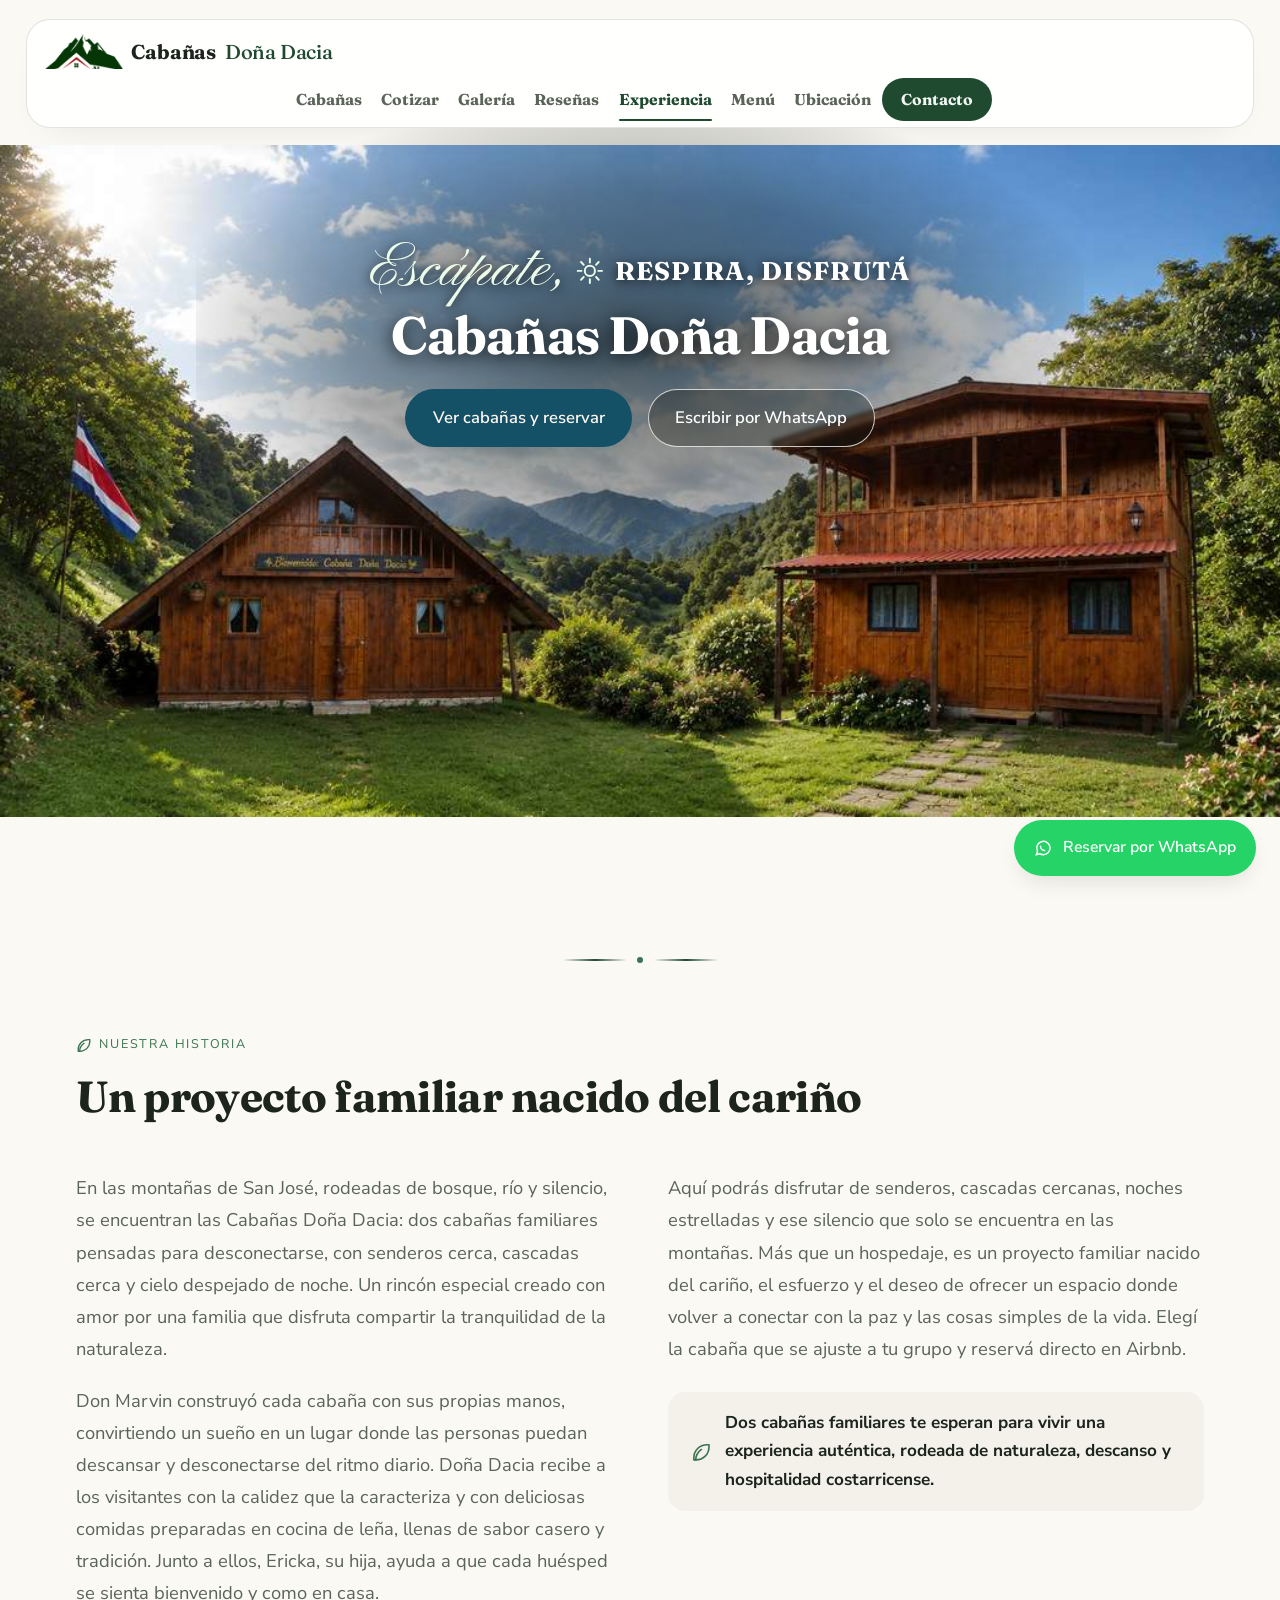
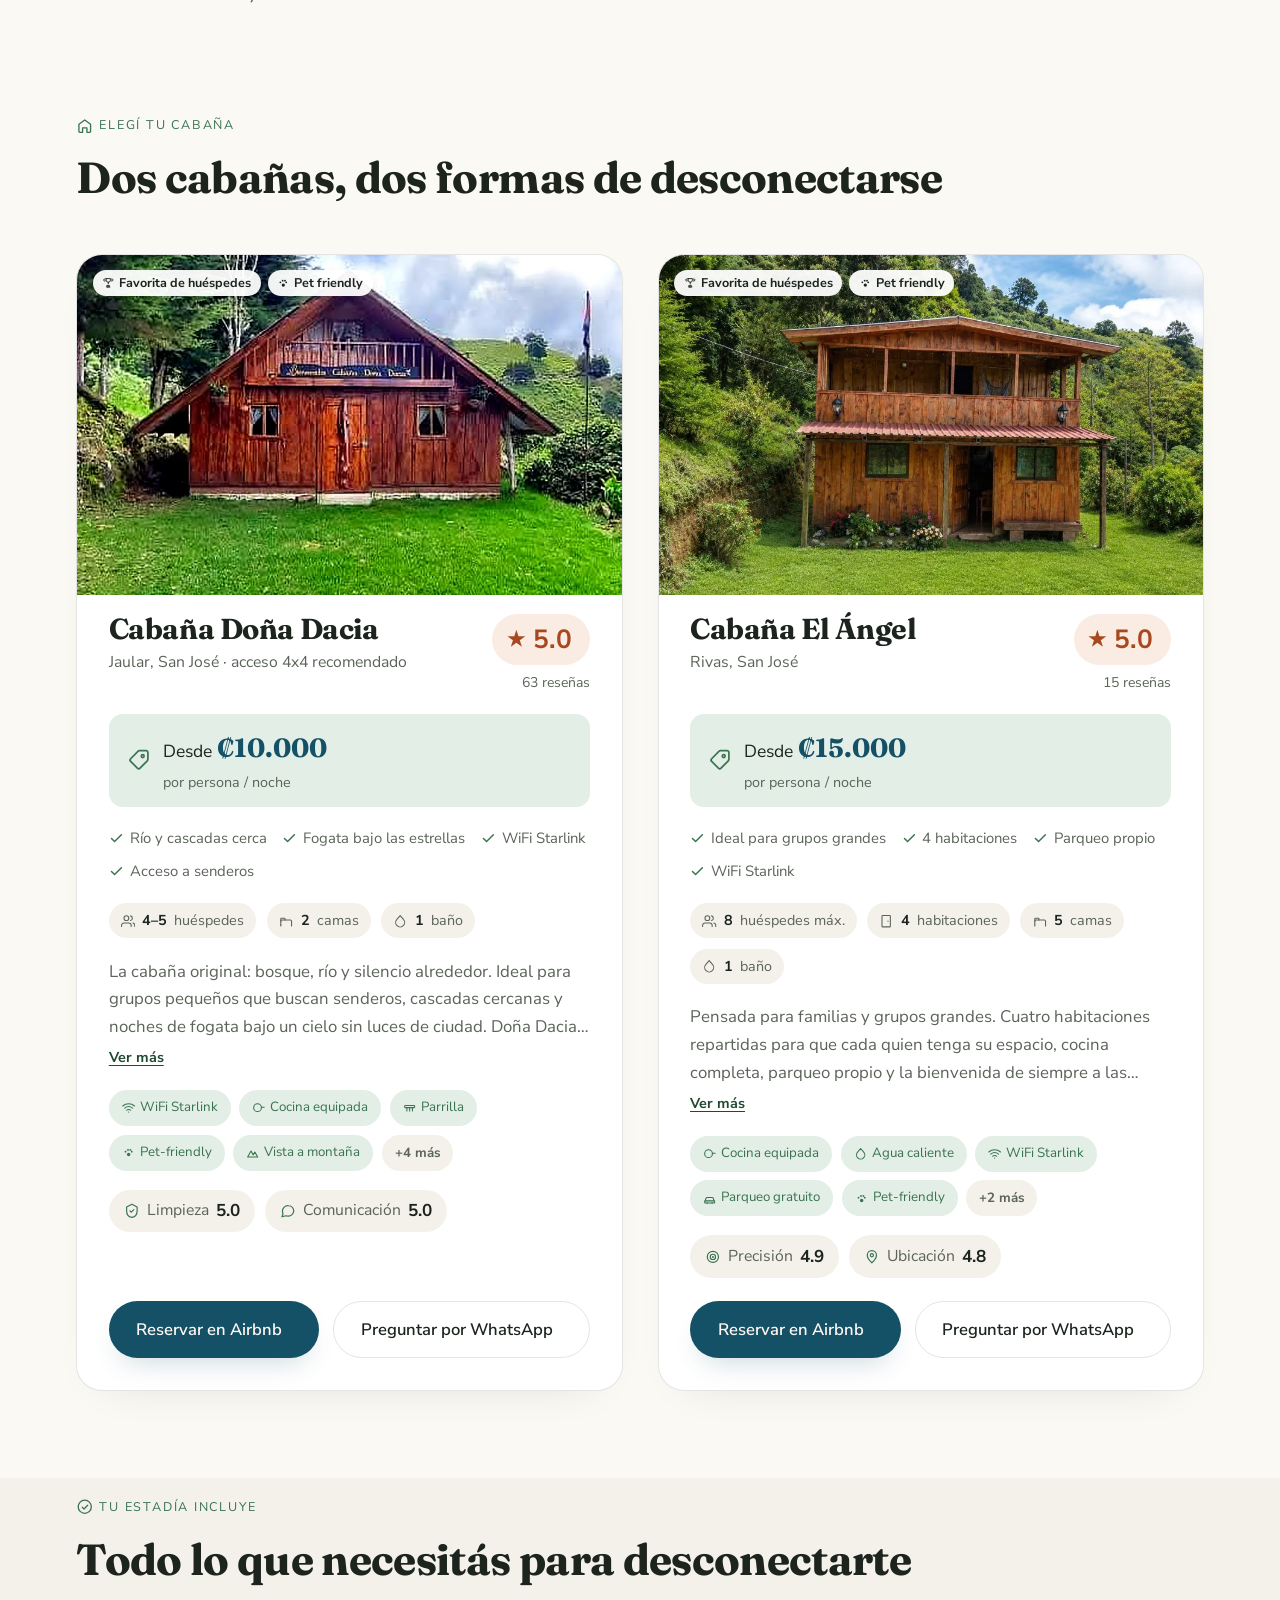
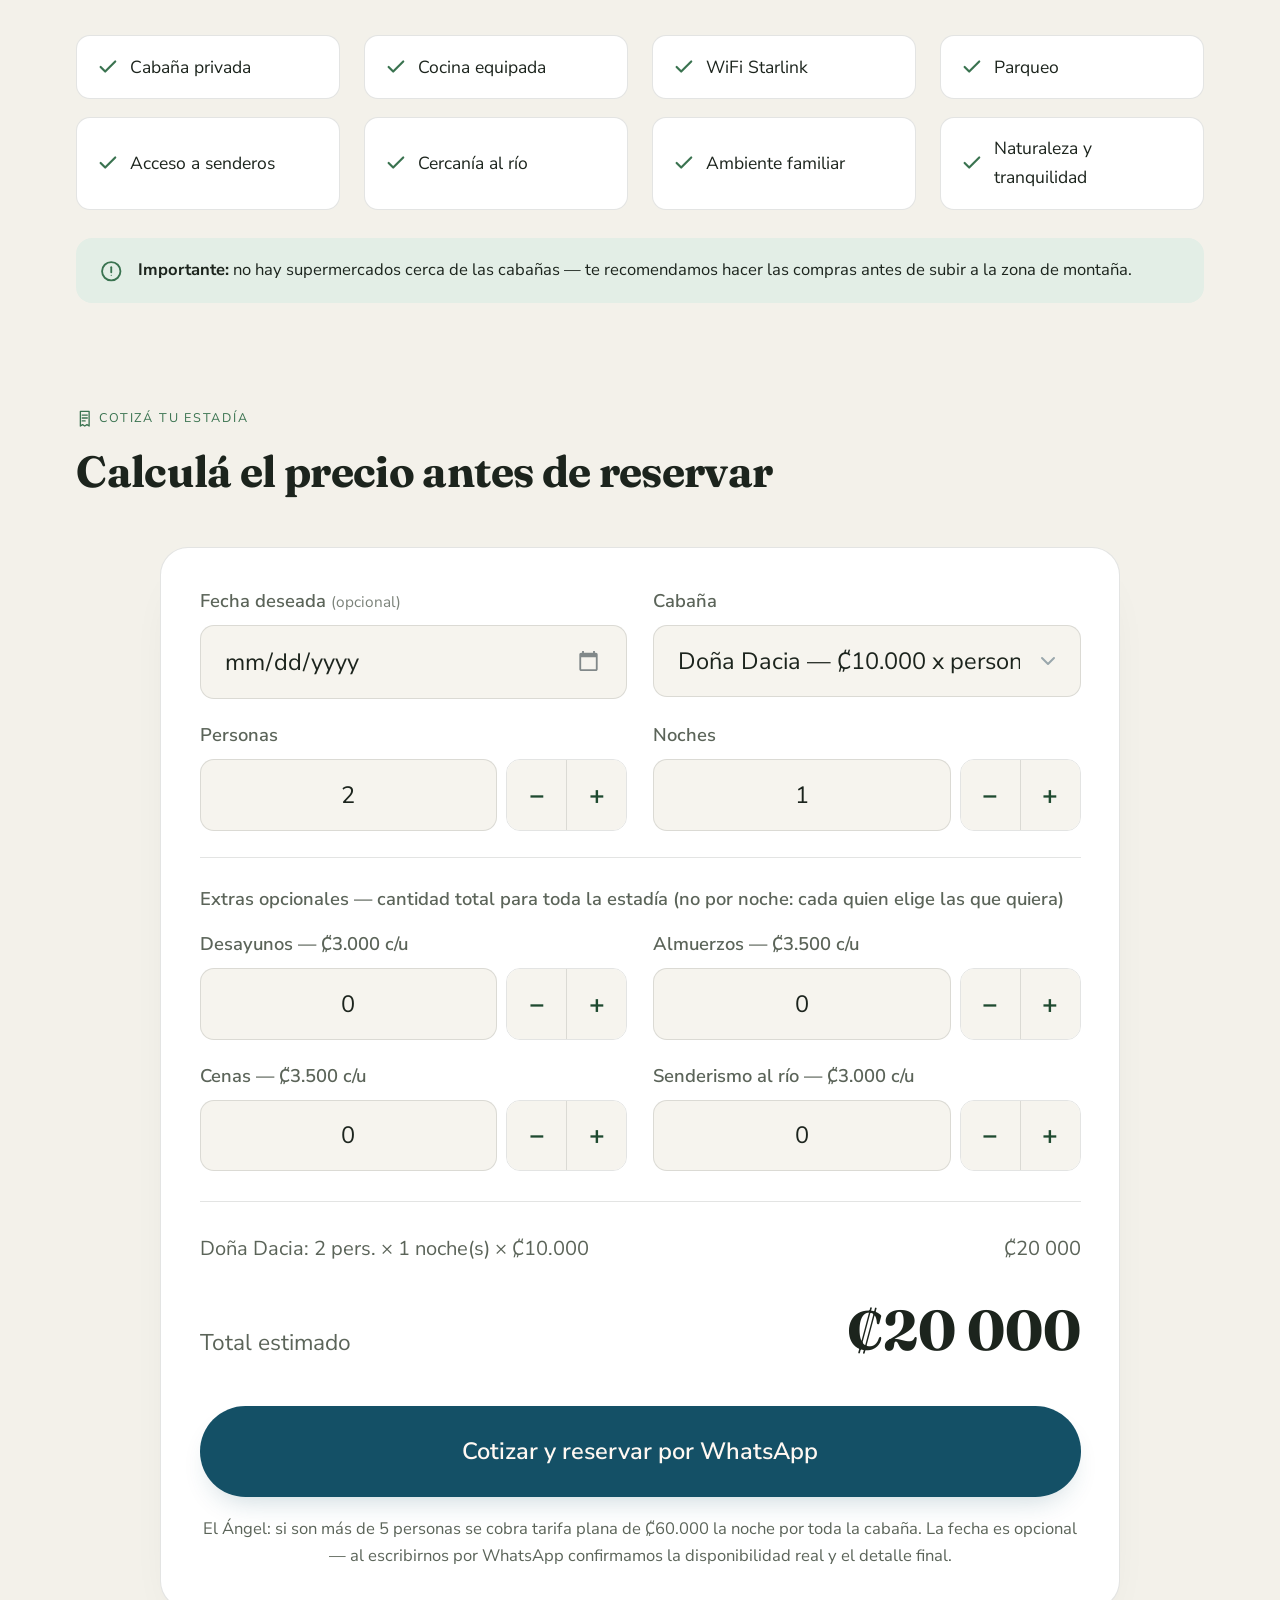
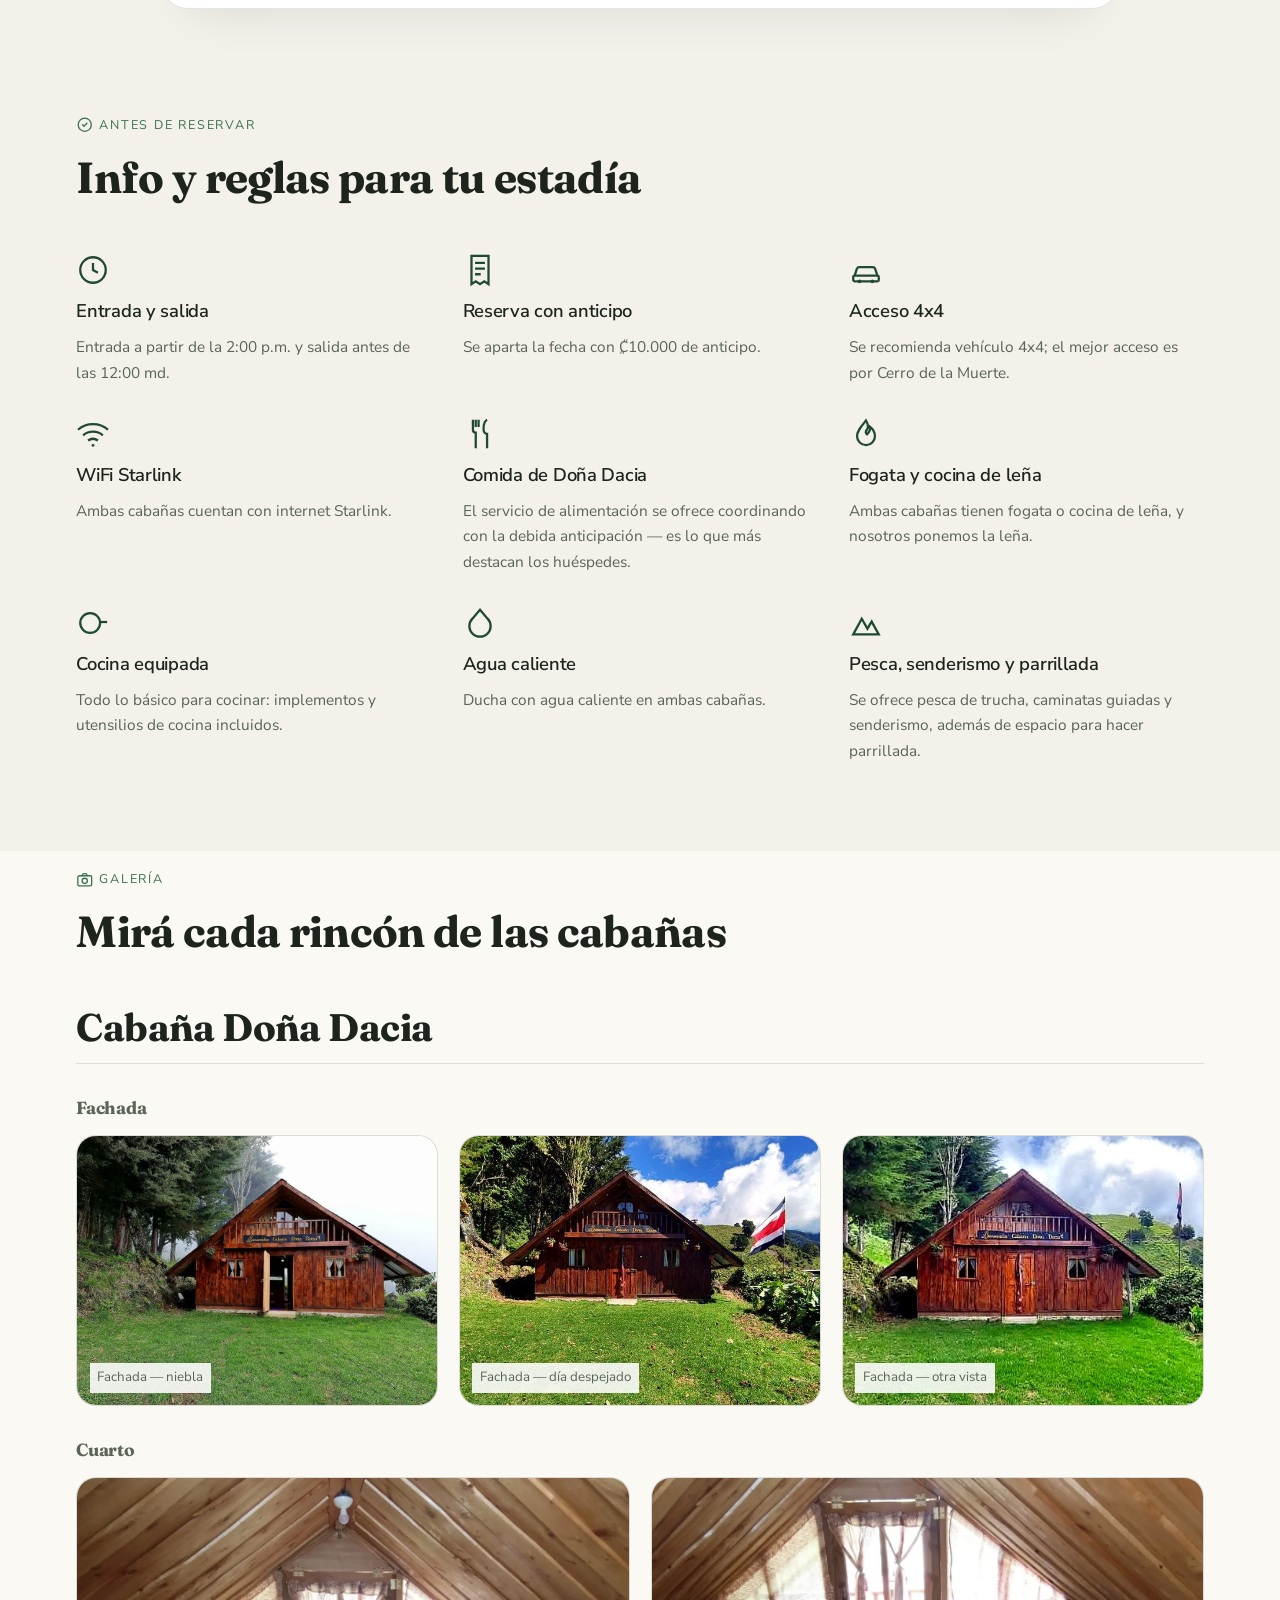
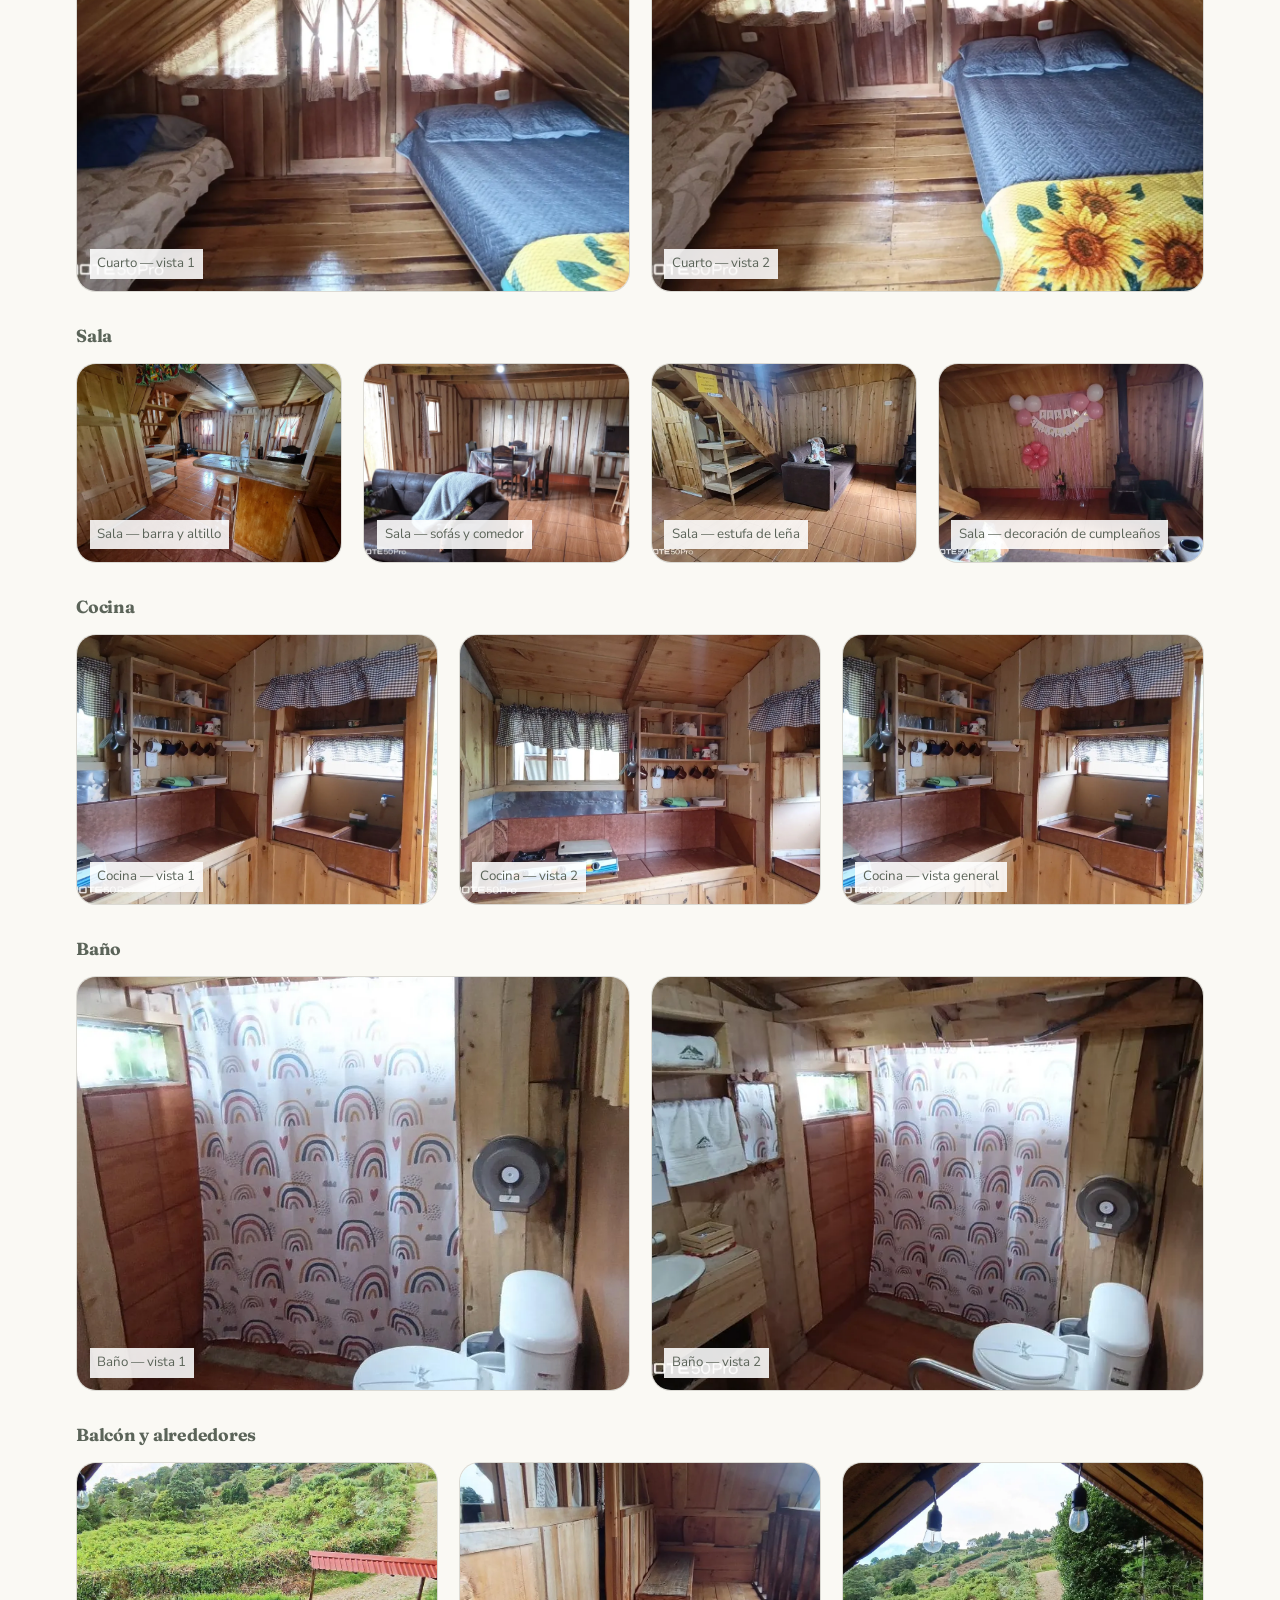
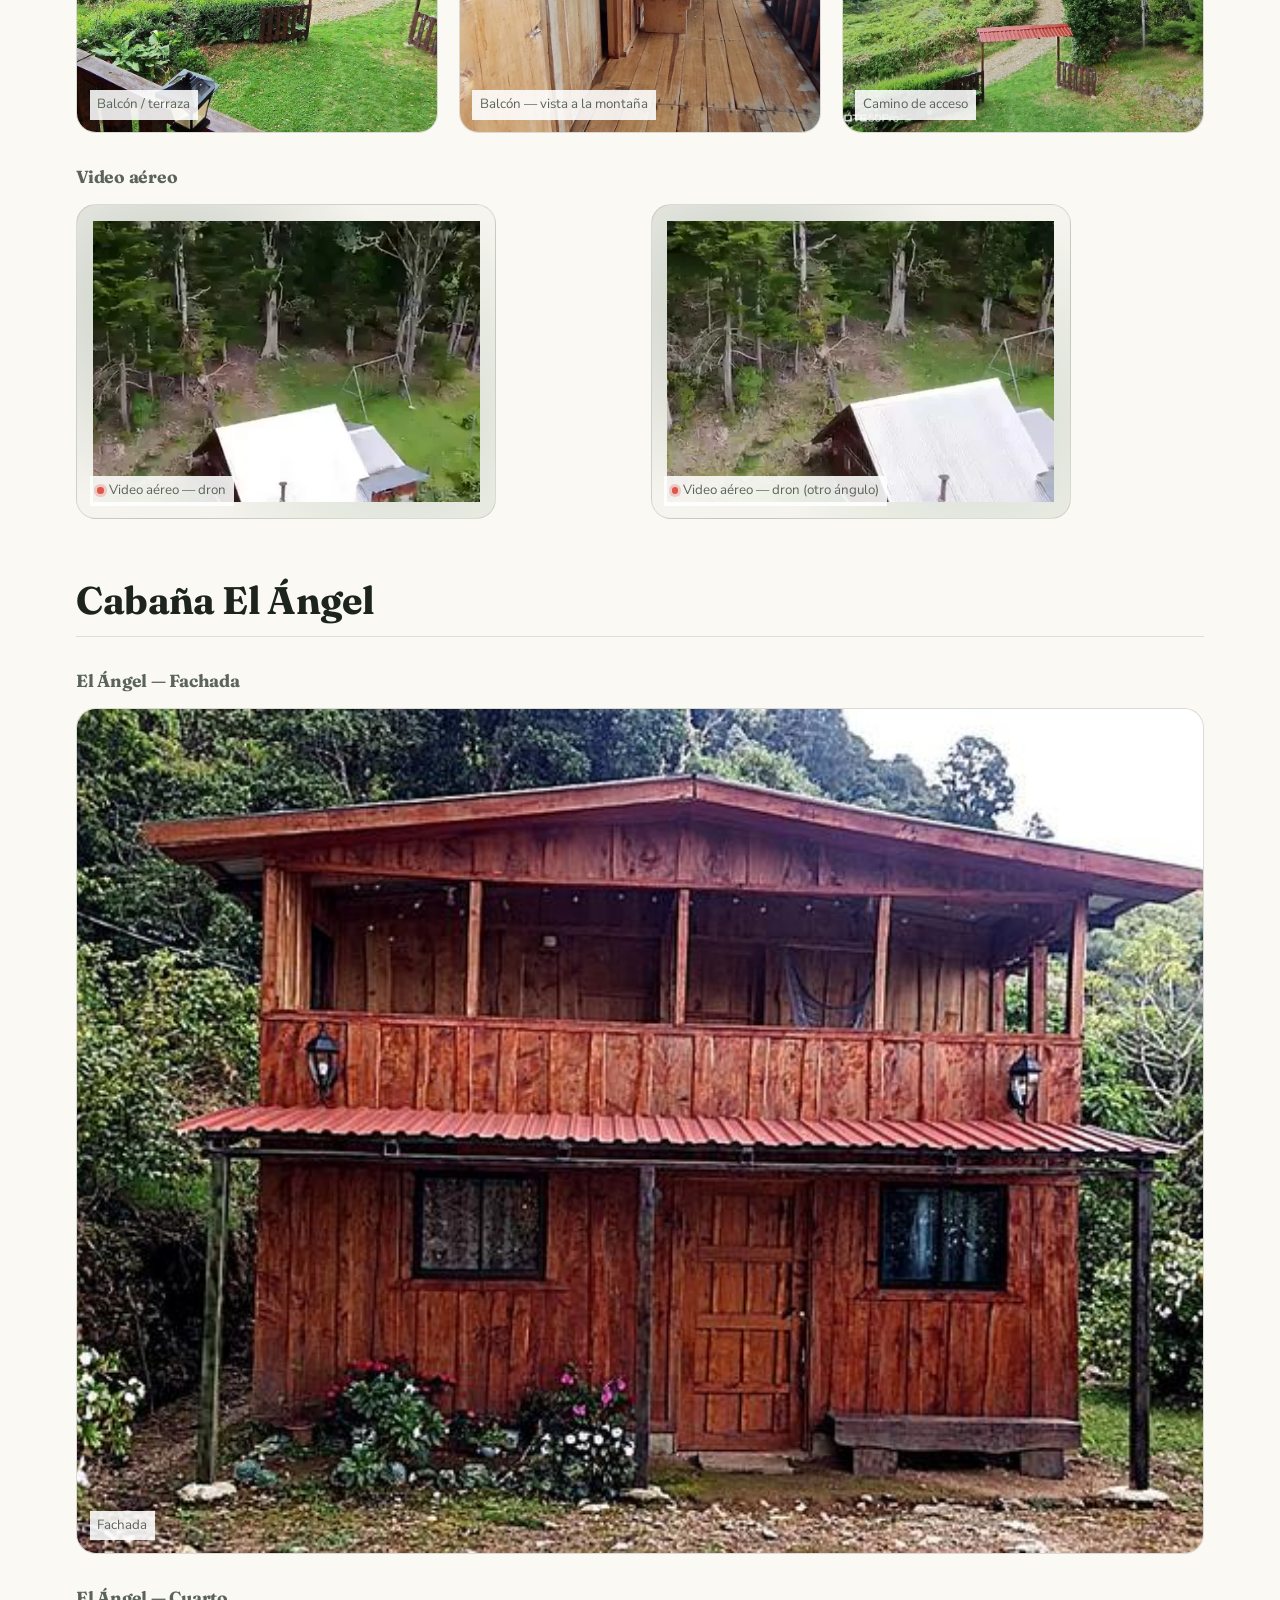
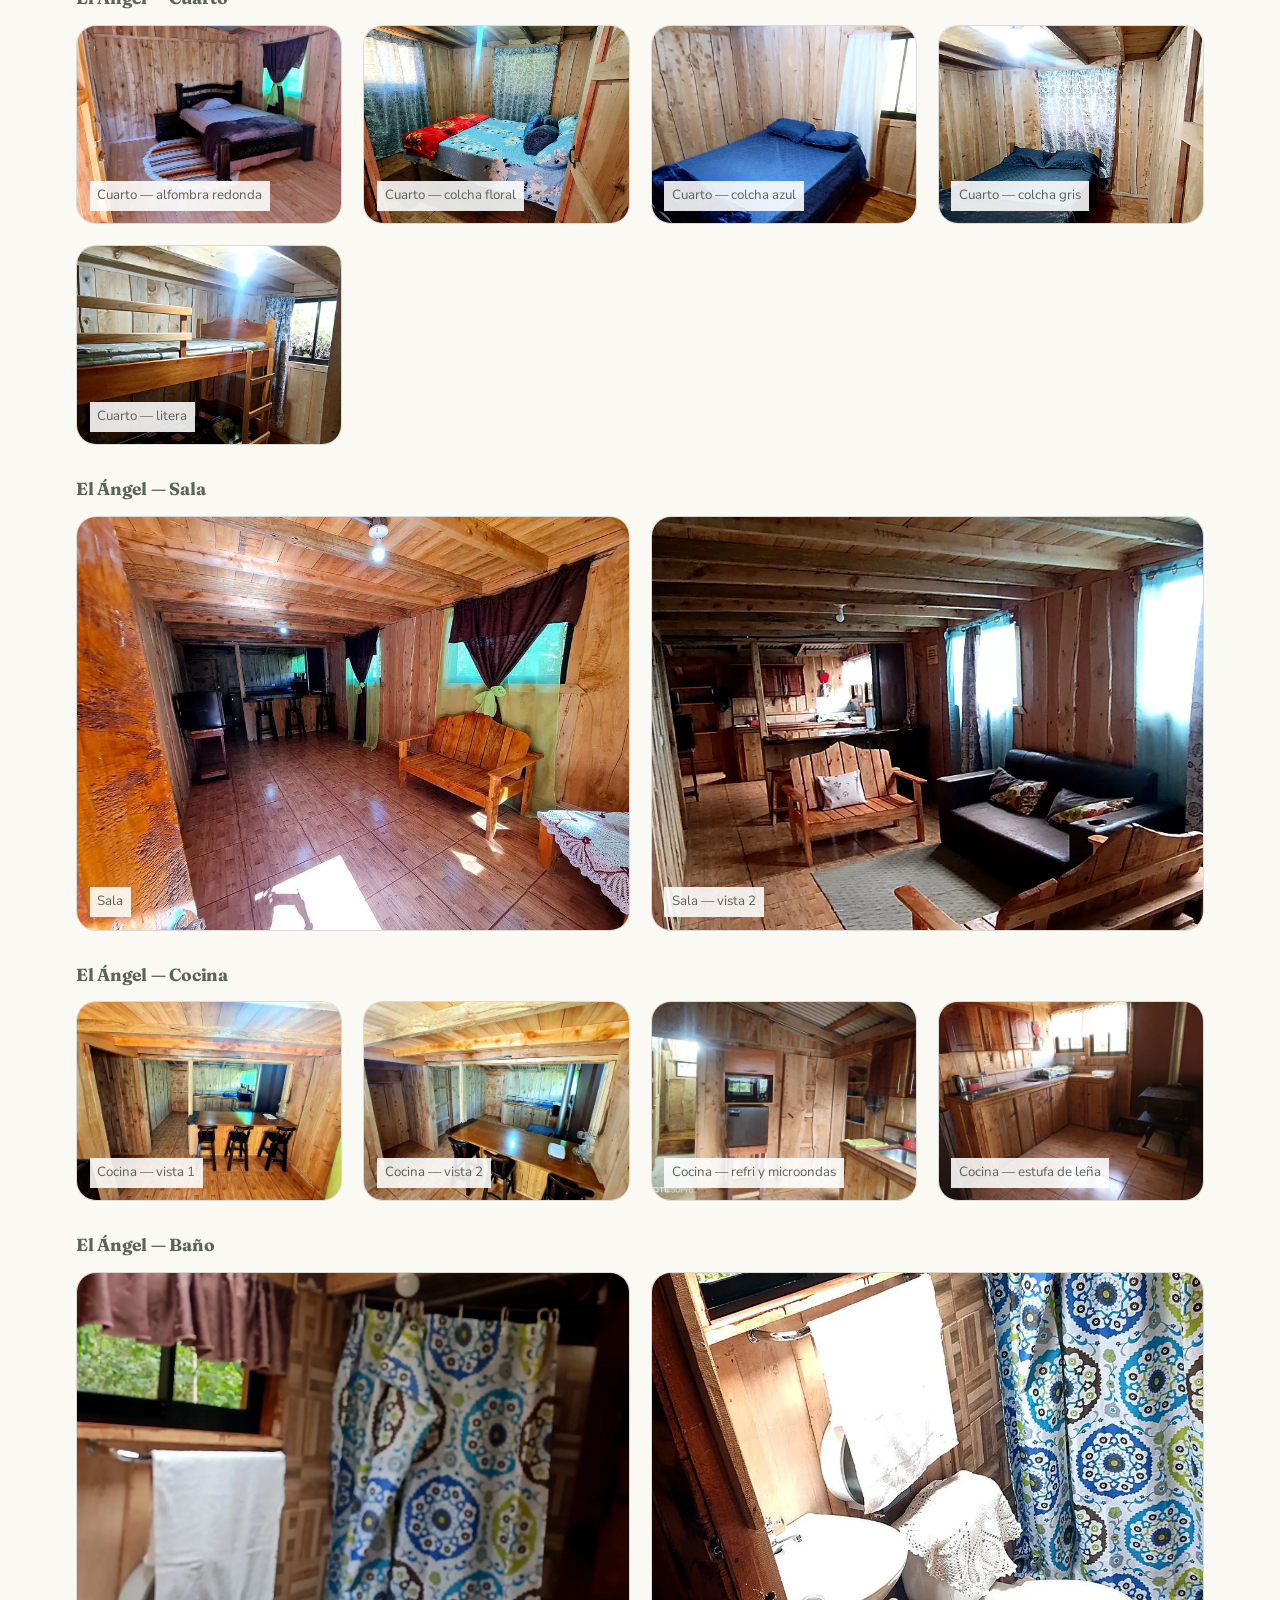
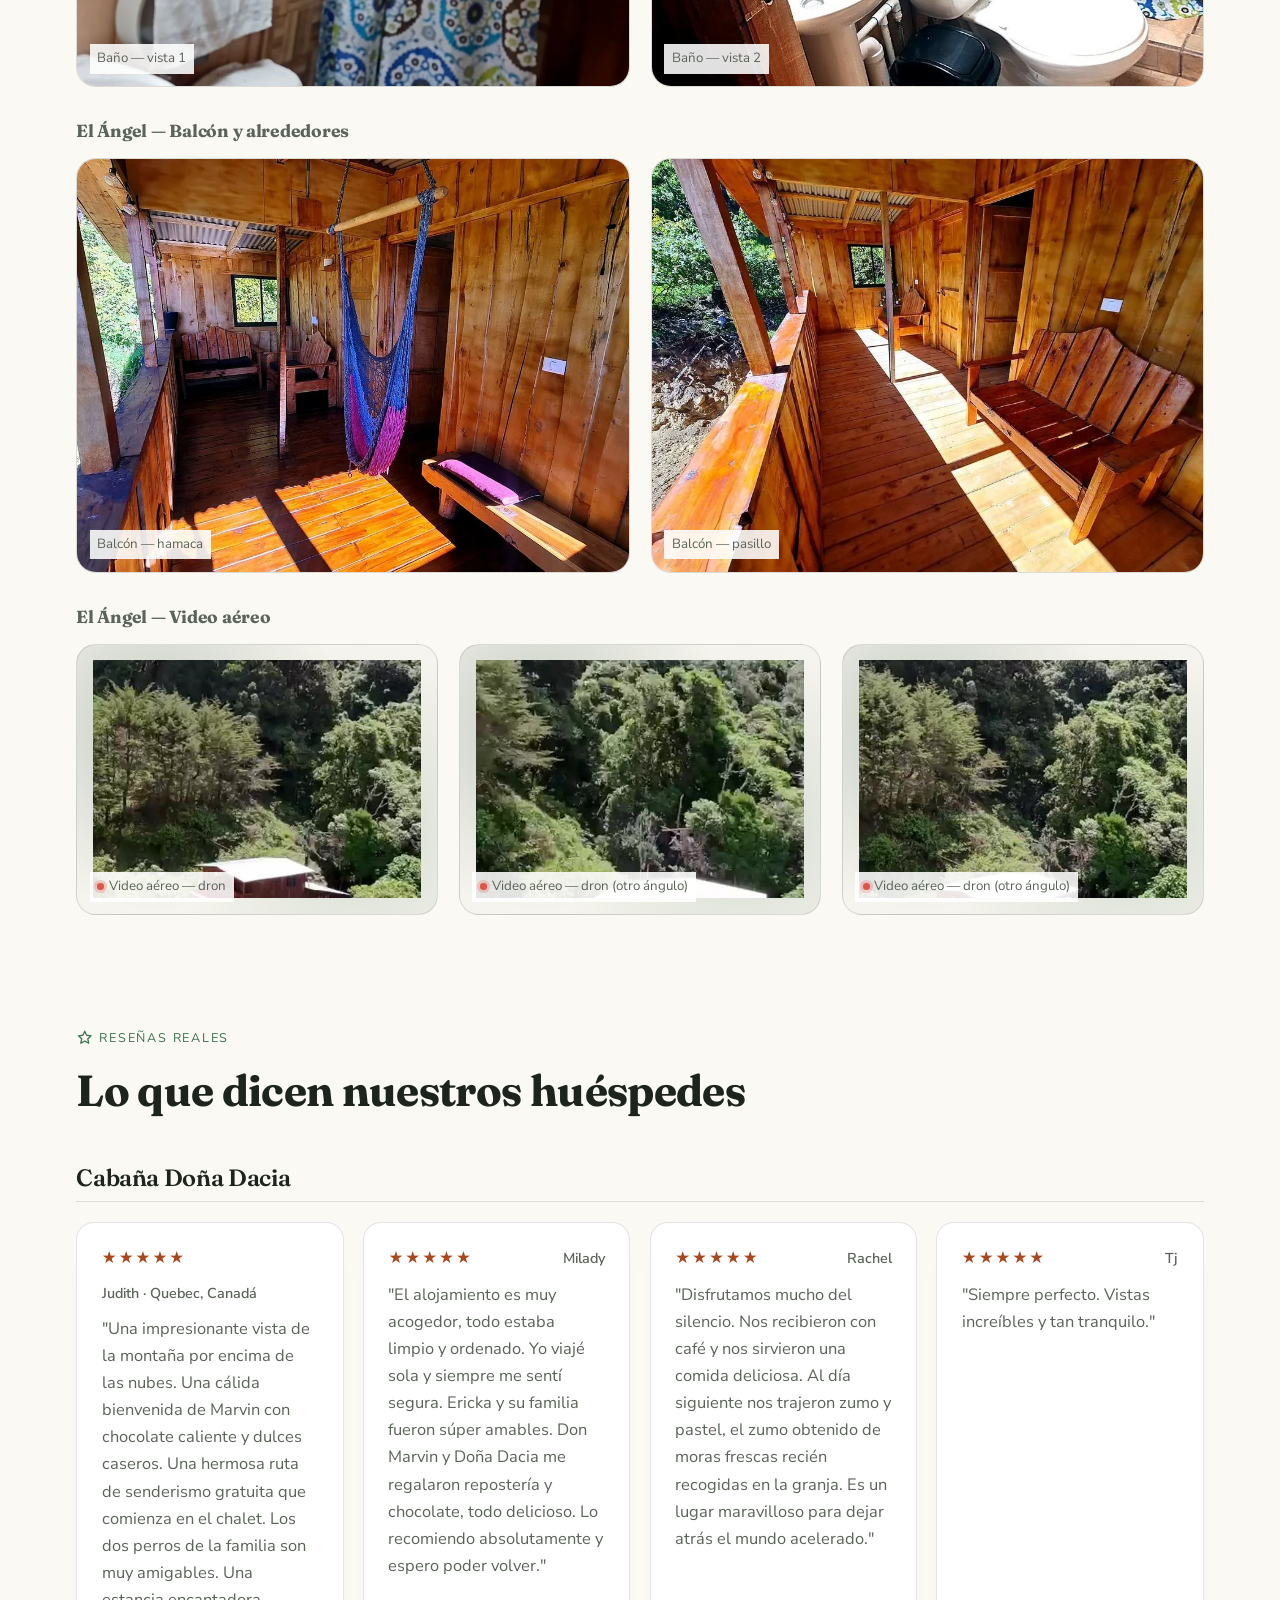
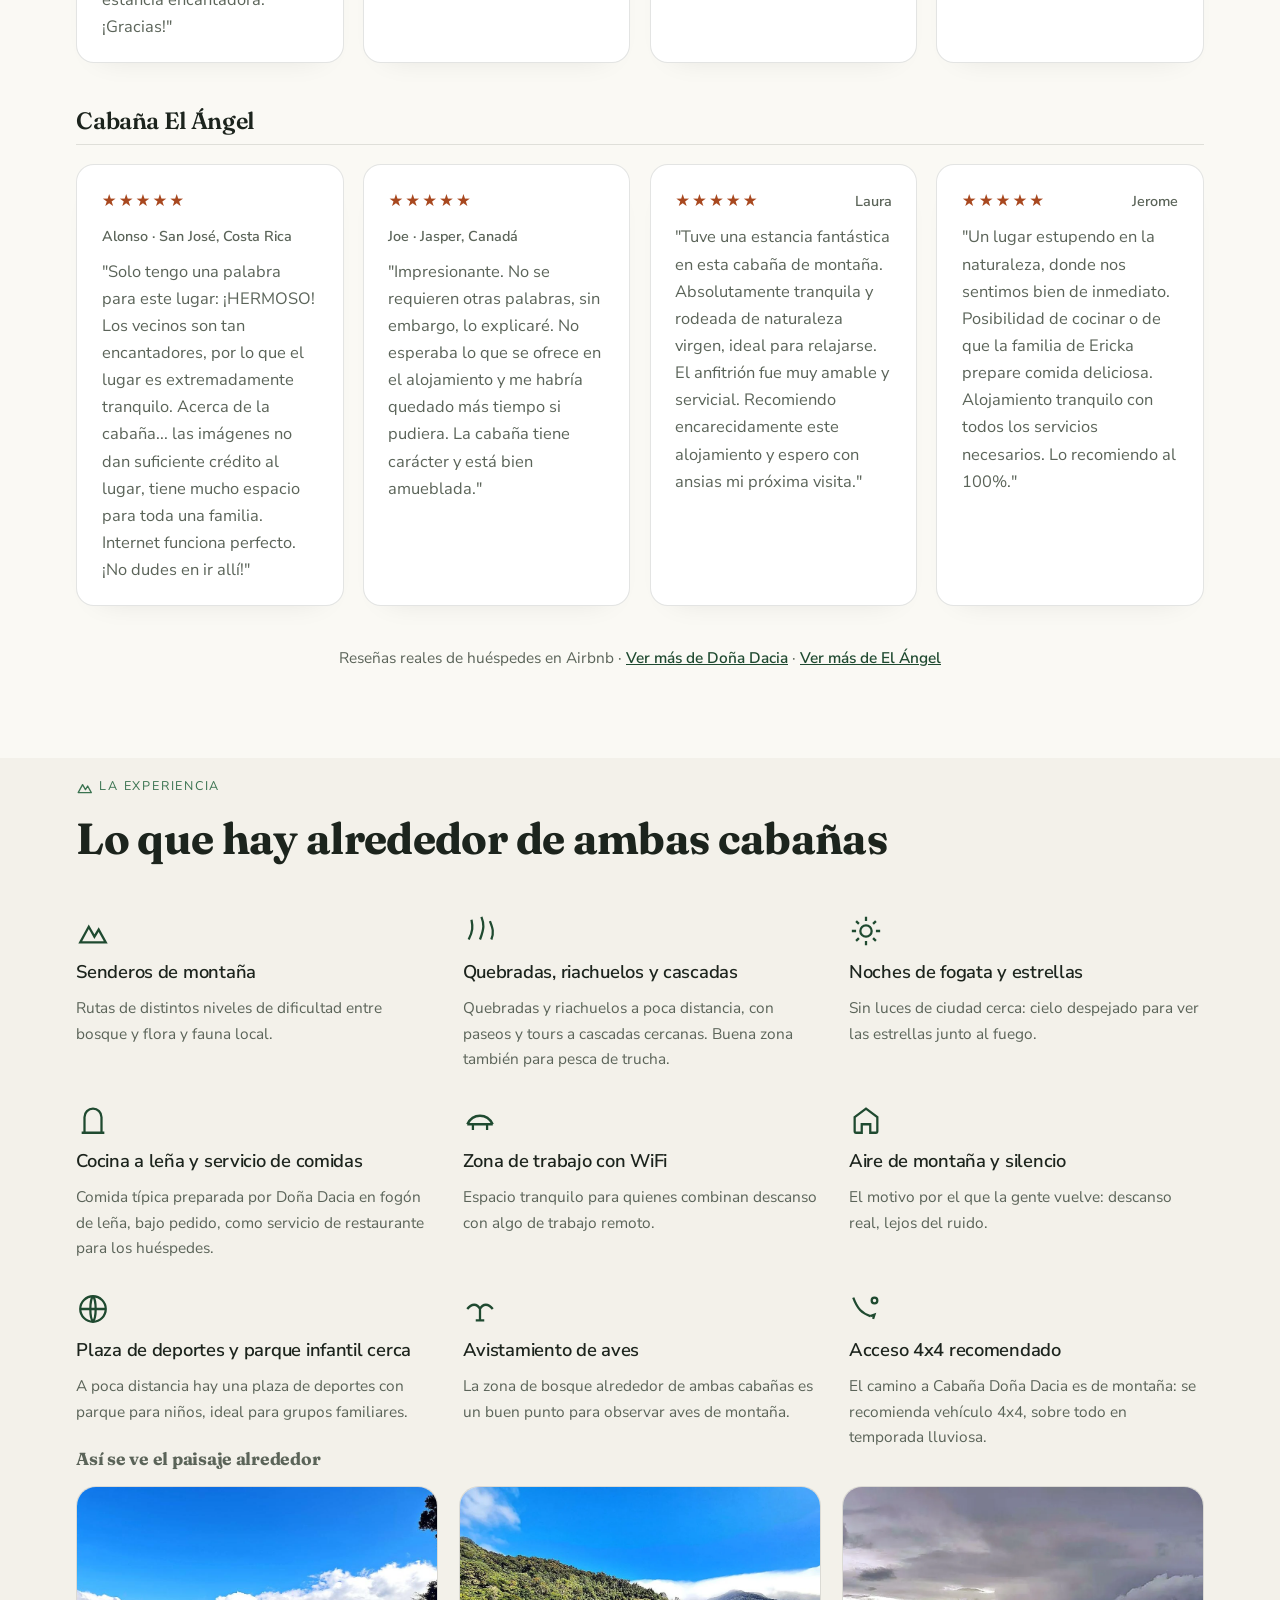
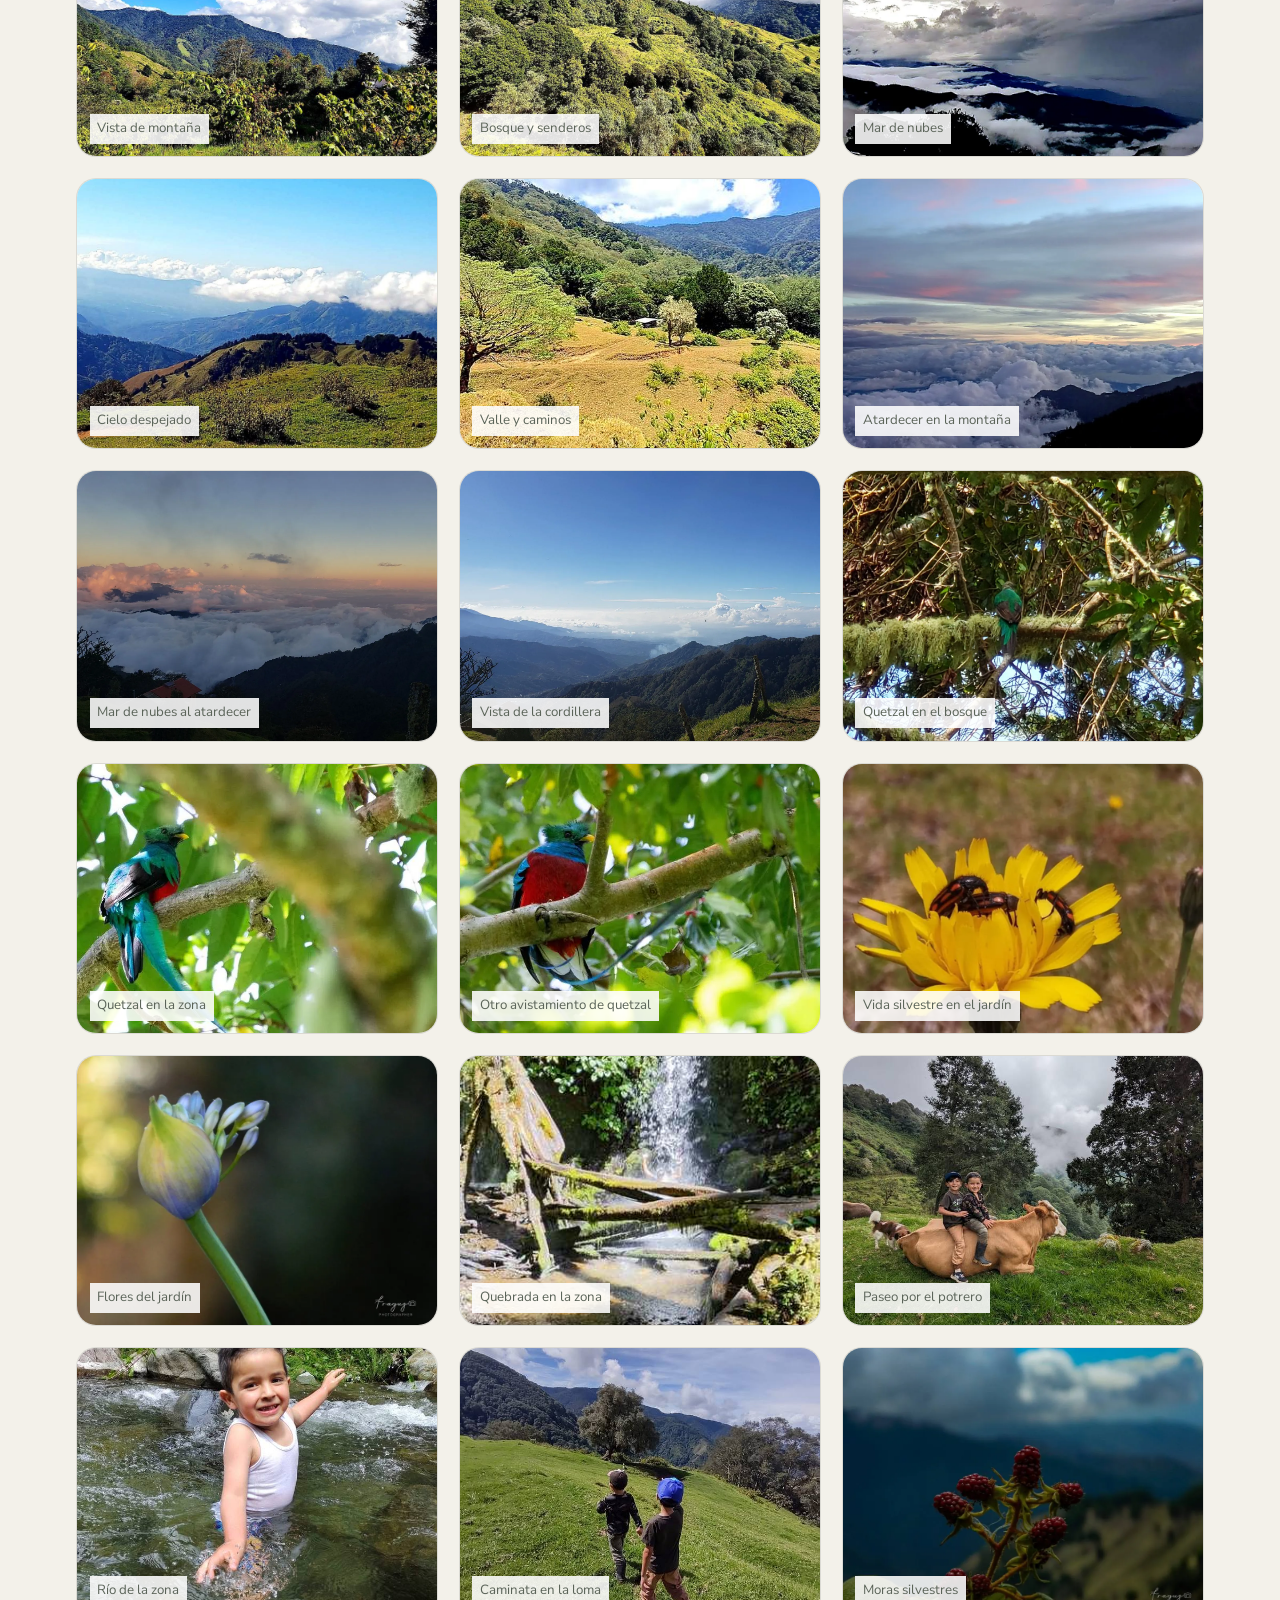
==== commit 244c39bf: "Shorten landscape gallery on phones and harden scroll reveal - Use CSS grid instead of CSS columns f" ====
--- a/index.html
+++ b/index.html
@@ -589,16 +589,22 @@
 
   .gallery-tile-tall{aspect-ratio:3/4;}
   @media (max-width:480px){ .gallery-tile-tall{aspect-ratio:4/3;} }
-  .gallery-grid-paisaje{display:block; columns:3 220px; column-gap:1.2rem;}
-  .gallery-grid-paisaje .gallery-tile{width:100%; break-inside:avoid; margin-bottom:1.2rem; display:block;}
-  .gallery-grid-paisaje > .gallery-tile:last-child{column-span:all; aspect-ratio:21/7; margin-bottom:0;}
-  @media (max-width:900px){ .gallery-grid-paisaje{columns:2 220px;} }
+  /* Grid (no CSS columns): Safari en iPhone no pinta bien las fotos animadas
+     dentro de columnas CSS y dejaba un hueco enorme entre Experiencia y Menú. */
+  .gallery-grid-paisaje{grid-template-columns:repeat(3, 1fr);}
+  .gallery-grid-paisaje > .gallery-tile:last-child{grid-column:1 / -1; aspect-ratio:21/7;}
+  @media (max-width:900px){ .gallery-grid-paisaje{grid-template-columns:repeat(2, 1fr);} }
   @media (max-width:480px){
-    /* 2 columnas en teléfono: en 1 columna las 22 fotos dejaban un bloque enorme entre Reseñas y Menú */
-    .gallery-grid-paisaje{columns:2; column-gap:.6rem;}
-    .gallery-grid-paisaje .gallery-tile{margin-bottom:.6rem; border-radius:14px;}
+    .gallery-grid-paisaje{grid-template-columns:repeat(2, 1fr); gap:.6rem;}
+    .gallery-grid-paisaje .gallery-tile{border-radius:14px;}
     .gallery-grid-paisaje .gallery-tile span{font-size:.66rem; left:.4rem; bottom:.4rem; max-width:calc(100% - .8rem);}
     .gallery-grid-paisaje > .gallery-tile:last-child{aspect-ratio:16/9;}
+  }
+  .paisaje-more{display:none;}
+  @media (max-width:480px){
+    /* En teléfono solo 6 fotos; el resto con "Ver todas las fotos" */
+    .gallery-grid-paisaje:not(.is-expanded) > .gallery-tile:nth-child(n+7){display:none;}
+    .paisaje-more{display:flex; margin:1rem auto 0;}
   }
   .gallery-grid.gallery-grid-masonry{display:block; columns:3 220px; column-gap:1.2rem;}
   .gallery-grid-masonry .gallery-tile{width:100%; break-inside:avoid; margin-bottom:1.2rem; display:block;}
@@ -1364,24 +1370,25 @@
         <div class="gallery-tile gallery-tile-photo"><img src="images/atardecer-con-mar-de-nubes-visto-desde-la-cab.webp" alt="Atardecer con mar de nubes visto desde la cabaña" loading="lazy"><span>Mar de nubes al atardecer</span></div>
         <div class="gallery-tile gallery-tile-photo"><img src="images/vista-panoramica-de-la-cordillera-desde-la-ca.webp" alt="Vista panorámica de la cordillera desde la cabaña" loading="lazy"><span>Vista de la cordillera</span></div>
         <div class="gallery-tile gallery-tile-photo"><img src="images/quetzal-posado-en-un-arbol-del-bosque-nuboso-.webp" alt="Quetzal posado en un árbol del bosque nuboso cercano" loading="lazy"><span>Quetzal en el bosque</span></div>
-        <div class="gallery-tile gallery-tile-photo reveal"><img src="images/quetzal-visto-cerca-de-las-cabanas.webp" alt="Quetzal visto cerca de las cabañas" loading="lazy"><span>Quetzal en la zona</span></div>
-        <div class="gallery-tile gallery-tile-photo reveal"><img src="images/quetzal-en-su-habitat-natural-cerca-de-las-ca.webp" alt="Quetzal en su hábitat natural cerca de las cabañas" loading="lazy"><span>Otro avistamiento de quetzal</span></div>
-        <div class="gallery-tile gallery-tile-photo reveal"><img src="images/insectos-sobre-una-flor-silvestre-amarilla-ce.webp" alt="Insectos sobre una flor silvestre amarilla cerca de las cabañas" loading="lazy"><span>Vida silvestre en el jardín</span></div>
-        <div class="gallery-tile gallery-tile-photo reveal"><img src="images/flor-de-agapanto-abriendose-en-el-jardin-de-l.webp" alt="Flor de agapanto abriéndose en el jardín de las cabañas" loading="lazy"><span>Flores del jardín</span></div>
-        <div class="gallery-tile gallery-tile-photo reveal"><img src="images/quebrada-y-cascada-cercana-a-las-cabanas.jpg" alt="Quebrada y cascada cercana a las cabañas" loading="lazy"><span>Quebrada en la zona</span></div>
-        <div class="gallery-tile gallery-tile-photo reveal"><img src="images/ninos-disfrutando-del-campo-cerca-de-las-caba.jpg" alt="Niños disfrutando del campo cerca de las cabañas, sobre una vaca en el potrero" loading="lazy"><span>Paseo por el potrero</span></div>
-      <div class="gallery-tile gallery-tile-photo reveal"><img src="images/nino-jugando-en-el-rio-de-la-zona.jpg" alt="Niño jugando en el río de la zona" loading="lazy"><span>Río de la zona</span></div>
-      <div class="gallery-tile gallery-tile-photo reveal"><img src="images/ninos-caminando-por-la-loma-cerca-de-las-caba.jpg" alt="Niños caminando por la loma cerca de las cabañas" loading="lazy"><span>Caminata en la loma</span></div>
-      <div class="gallery-tile gallery-tile-photo reveal"><img src="images/moras-silvestres-tipicas-de-la-zona-de-montan.webp" alt="Moras silvestres típicas de la zona de montaña" loading="lazy"><span>Moras silvestres</span></div>
-      <div class="gallery-tile gallery-tile-photo reveal"><img src="images/vaca-de-la-zona-con-cielo-despejado-de-fondo.webp" alt="Vaca de la zona con cielo despejado de fondo" loading="lazy"><span>Ganado de la zona</span></div>
+        <div class="gallery-tile gallery-tile-photo"><img src="images/quetzal-visto-cerca-de-las-cabanas.webp" alt="Quetzal visto cerca de las cabañas" loading="lazy"><span>Quetzal en la zona</span></div>
+        <div class="gallery-tile gallery-tile-photo"><img src="images/quetzal-en-su-habitat-natural-cerca-de-las-ca.webp" alt="Quetzal en su hábitat natural cerca de las cabañas" loading="lazy"><span>Otro avistamiento de quetzal</span></div>
+        <div class="gallery-tile gallery-tile-photo"><img src="images/insectos-sobre-una-flor-silvestre-amarilla-ce.webp" alt="Insectos sobre una flor silvestre amarilla cerca de las cabañas" loading="lazy"><span>Vida silvestre en el jardín</span></div>
+        <div class="gallery-tile gallery-tile-photo"><img src="images/flor-de-agapanto-abriendose-en-el-jardin-de-l.webp" alt="Flor de agapanto abriéndose en el jardín de las cabañas" loading="lazy"><span>Flores del jardín</span></div>
+        <div class="gallery-tile gallery-tile-photo"><img src="images/quebrada-y-cascada-cercana-a-las-cabanas.jpg" alt="Quebrada y cascada cercana a las cabañas" loading="lazy"><span>Quebrada en la zona</span></div>
+        <div class="gallery-tile gallery-tile-photo"><img src="images/ninos-disfrutando-del-campo-cerca-de-las-caba.jpg" alt="Niños disfrutando del campo cerca de las cabañas, sobre una vaca en el potrero" loading="lazy"><span>Paseo por el potrero</span></div>
+      <div class="gallery-tile gallery-tile-photo"><img src="images/nino-jugando-en-el-rio-de-la-zona.jpg" alt="Niño jugando en el río de la zona" loading="lazy"><span>Río de la zona</span></div>
+      <div class="gallery-tile gallery-tile-photo"><img src="images/ninos-caminando-por-la-loma-cerca-de-las-caba.jpg" alt="Niños caminando por la loma cerca de las cabañas" loading="lazy"><span>Caminata en la loma</span></div>
+      <div class="gallery-tile gallery-tile-photo"><img src="images/moras-silvestres-tipicas-de-la-zona-de-montan.webp" alt="Moras silvestres típicas de la zona de montaña" loading="lazy"><span>Moras silvestres</span></div>
+      <div class="gallery-tile gallery-tile-photo"><img src="images/vaca-de-la-zona-con-cielo-despejado-de-fondo.webp" alt="Vaca de la zona con cielo despejado de fondo" loading="lazy"><span>Ganado de la zona</span></div>
       
-      <div class="gallery-tile gallery-tile-photo reveal"><img src="images/ave-posada-en-un-cipres-del-bosque-cercano.webp" alt="Ave posada en un ciprés del bosque cercano" loading="lazy"><span>Ave en el bosque</span></div>
-      <div class="gallery-tile gallery-tile-photo reveal"><img src="images/grupo-de-excursionistas-en-una-parada-junto-a.jpg" alt="Grupo de excursionistas en una parada junto al río" loading="lazy"><span>Grupo en el sendero</span></div>
-        <div class="gallery-tile gallery-tile-photo reveal"><img src="images/excursionistas-cruzando-una-quebrada-en-el-se.jpg" alt="Excursionistas cruzando una quebrada en el sendero cerca de las cabañas" loading="lazy"><span>Cruzando la quebrada</span></div>
-        <div class="gallery-tile gallery-tile-photo reveal"><img src="images/grupo-de-excursionistas-disfrutando-de-la-vis.jpg" alt="Grupo de excursionistas disfrutando de la vista en lo alto del sendero" loading="lazy"><span>Vista desde el sendero</span></div>
-        <div class="gallery-tile gallery-tile-photo reveal"><img src="images/grupo-de-excursionistas-frente-a-la-cabana-do.jpg" alt="Grupo de excursionistas frente a la Cabaña Doña Dacia" loading="lazy"><span>Huéspedes en la cabaña</span></div>
-        <div class="gallery-tile gallery-tile-photo reveal"><img src="images/cascada-entre-rocas-cerca-de-las-cabanas.jpg" alt="Cascada entre rocas cerca de las cabañas" loading="lazy"><span>Cascada en la zona</span></div><div class="gallery-tile gallery-tile-photo reveal"><img src="images/vista-panoramica-de-la-cordillera-de-montana-.webp" alt="Vista panorámica de la cordillera de montaña desde la zona" loading="lazy"><span>Panorámica de la cordillera</span></div><div class="gallery-tile gallery-tile-photo reveal"><img src="images/atardecer-sobre-la-cordillera-de-montana.webp" alt="Atardecer sobre la cordillera de montaña" loading="lazy"><span>Atardecer en la cordillera</span></div><div class="gallery-tile gallery-tile-photo reveal"><img src="images/nina-jugando-en-los-columpios-de-la-zona-de-j.webp" alt="Niña jugando en los columpios de la zona de juegos junto a las cabañas" loading="lazy"><span>Columpios para los niños</span></div><div class="gallery-tile gallery-tile-photo reveal"><img src="images/desayuno-tipico-con-gallo-pinto-queso-tortill.webp" alt="Desayuno típico con gallo pinto, queso, tortilla y café servido al aire libre" loading="lazy"><span>Desayuno típico de la zona</span></div><div class="gallery-tile gallery-tile-photo reveal"><img src="images/trucha-recien-pescada-en-la-zona.webp" alt="Trucha recién pescada en la zona" loading="lazy"><span>Pesca de trucha en la zona</span></div><div class="gallery-tile gallery-tile-photo reveal"><img src="images/vista-al-cerro-chirripo-desde-la-cordillera-c.webp" alt="Vista al Cerro Chirripó desde la cordillera cercana a las cabañas" loading="lazy"><span>Vista al Cerro Chirripó</span></div>
-        </div>
+      <div class="gallery-tile gallery-tile-photo"><img src="images/ave-posada-en-un-cipres-del-bosque-cercano.webp" alt="Ave posada en un ciprés del bosque cercano" loading="lazy"><span>Ave en el bosque</span></div>
+      <div class="gallery-tile gallery-tile-photo"><img src="images/grupo-de-excursionistas-en-una-parada-junto-a.jpg" alt="Grupo de excursionistas en una parada junto al río" loading="lazy"><span>Grupo en el sendero</span></div>
+        <div class="gallery-tile gallery-tile-photo"><img src="images/excursionistas-cruzando-una-quebrada-en-el-se.jpg" alt="Excursionistas cruzando una quebrada en el sendero cerca de las cabañas" loading="lazy"><span>Cruzando la quebrada</span></div>
+        <div class="gallery-tile gallery-tile-photo"><img src="images/grupo-de-excursionistas-disfrutando-de-la-vis.jpg" alt="Grupo de excursionistas disfrutando de la vista en lo alto del sendero" loading="lazy"><span>Vista desde el sendero</span></div>
+        <div class="gallery-tile gallery-tile-photo"><img src="images/grupo-de-excursionistas-frente-a-la-cabana-do.jpg" alt="Grupo de excursionistas frente a la Cabaña Doña Dacia" loading="lazy"><span>Huéspedes en la cabaña</span></div>
+        <div class="gallery-tile gallery-tile-photo"><img src="images/cascada-entre-rocas-cerca-de-las-cabanas.jpg" alt="Cascada entre rocas cerca de las cabañas" loading="lazy"><span>Cascada en la zona</span></div><div class="gallery-tile gallery-tile-photo"><img src="images/vista-panoramica-de-la-cordillera-de-montana-.webp" alt="Vista panorámica de la cordillera de montaña desde la zona" loading="lazy"><span>Panorámica de la cordillera</span></div><div class="gallery-tile gallery-tile-photo"><img src="images/atardecer-sobre-la-cordillera-de-montana.webp" alt="Atardecer sobre la cordillera de montaña" loading="lazy"><span>Atardecer en la cordillera</span></div><div class="gallery-tile gallery-tile-photo"><img src="images/nina-jugando-en-los-columpios-de-la-zona-de-j.webp" alt="Niña jugando en los columpios de la zona de juegos junto a las cabañas" loading="lazy"><span>Columpios para los niños</span></div><div class="gallery-tile gallery-tile-photo"><img src="images/desayuno-tipico-con-gallo-pinto-queso-tortill.webp" alt="Desayuno típico con gallo pinto, queso, tortilla y café servido al aire libre" loading="lazy"><span>Desayuno típico de la zona</span></div><div class="gallery-tile gallery-tile-photo"><img src="images/trucha-recien-pescada-en-la-zona.webp" alt="Trucha recién pescada en la zona" loading="lazy"><span>Pesca de trucha en la zona</span></div><div class="gallery-tile gallery-tile-photo"><img src="images/vista-al-cerro-chirripo-desde-la-cordillera-c.webp" alt="Vista al Cerro Chirripó desde la cordillera cercana a las cabañas" loading="lazy"><span>Vista al Cerro Chirripó</span></div>
+        </div>
+        <button type="button" class="btn btn-ghost paisaje-more" aria-expanded="false">Ver todas las fotos (31)</button>
     </div>
   </section>
 
@@ -1666,7 +1673,7 @@
     }
     var io = new IntersectionObserver(function(entries){
       entries.forEach(function(entry){
-        if (entry.isIntersecting){
+        if (entry.isIntersecting || entry.boundingClientRect.top < 0){
           entry.target.classList.add('in');
           io.unobserve(entry.target);
         }
@@ -1676,6 +1683,29 @@
     // invisibles para siempre.
     }, {threshold:0, rootMargin:'0px 0px -10% 0px'});
     items.forEach(function(el){ io.observe(el); });
+
+    // Respaldo: si un bloque pasa de abajo a arriba de la pantalla sin llegar a
+    // cruzarla (scroll rápido, o la página se reacomoda al cargar fotos), el
+    // observer no avisa y se quedaría invisible. Al hacer scroll, mostrar todo
+    // lo que ya quedó por encima del borde inferior de la pantalla.
+    var ticking = false;
+    function revealPassed(){
+      ticking = false;
+      var pending = document.querySelectorAll('.reveal:not(.in)');
+      if (!pending.length){ window.removeEventListener('scroll', onScroll); return; }
+      var limit = window.innerHeight;
+      pending.forEach(function(el){
+        if (el.getBoundingClientRect().top < limit){
+          el.classList.add('in');
+          io.unobserve(el);
+        }
+      });
+    }
+    function onScroll(){
+      if (!ticking){ ticking = true; requestAnimationFrame(revealPassed); }
+    }
+    window.addEventListener('scroll', onScroll, {passive:true});
+    window.addEventListener('load', onScroll);
   })();
 
   // Nav: resaltar la sección activa mientras se hace scroll
@@ -1910,6 +1940,17 @@
         }
       }
     });
+    // Galería de paisaje en teléfono: "Ver todas las fotos" / "Ver menos fotos"
+    document.querySelectorAll('.paisaje-more').forEach(function(btn){
+      var label = btn.textContent;
+      btn.addEventListener('click', function(){
+        var grid = btn.previousElementSibling;
+        var open = grid.classList.toggle('is-expanded');
+        btn.setAttribute('aria-expanded', String(open));
+        btn.textContent = open ? 'Ver menos fotos' : label;
+        if (!open) grid.scrollIntoView({block:'start'});
+      });
+    });
     // remember each button's original "+N más" label before first toggle
     document.querySelectorAll('.chip-more').forEach(function(btn){
       btn.setAttribute('data-more-label', btn.textContent);
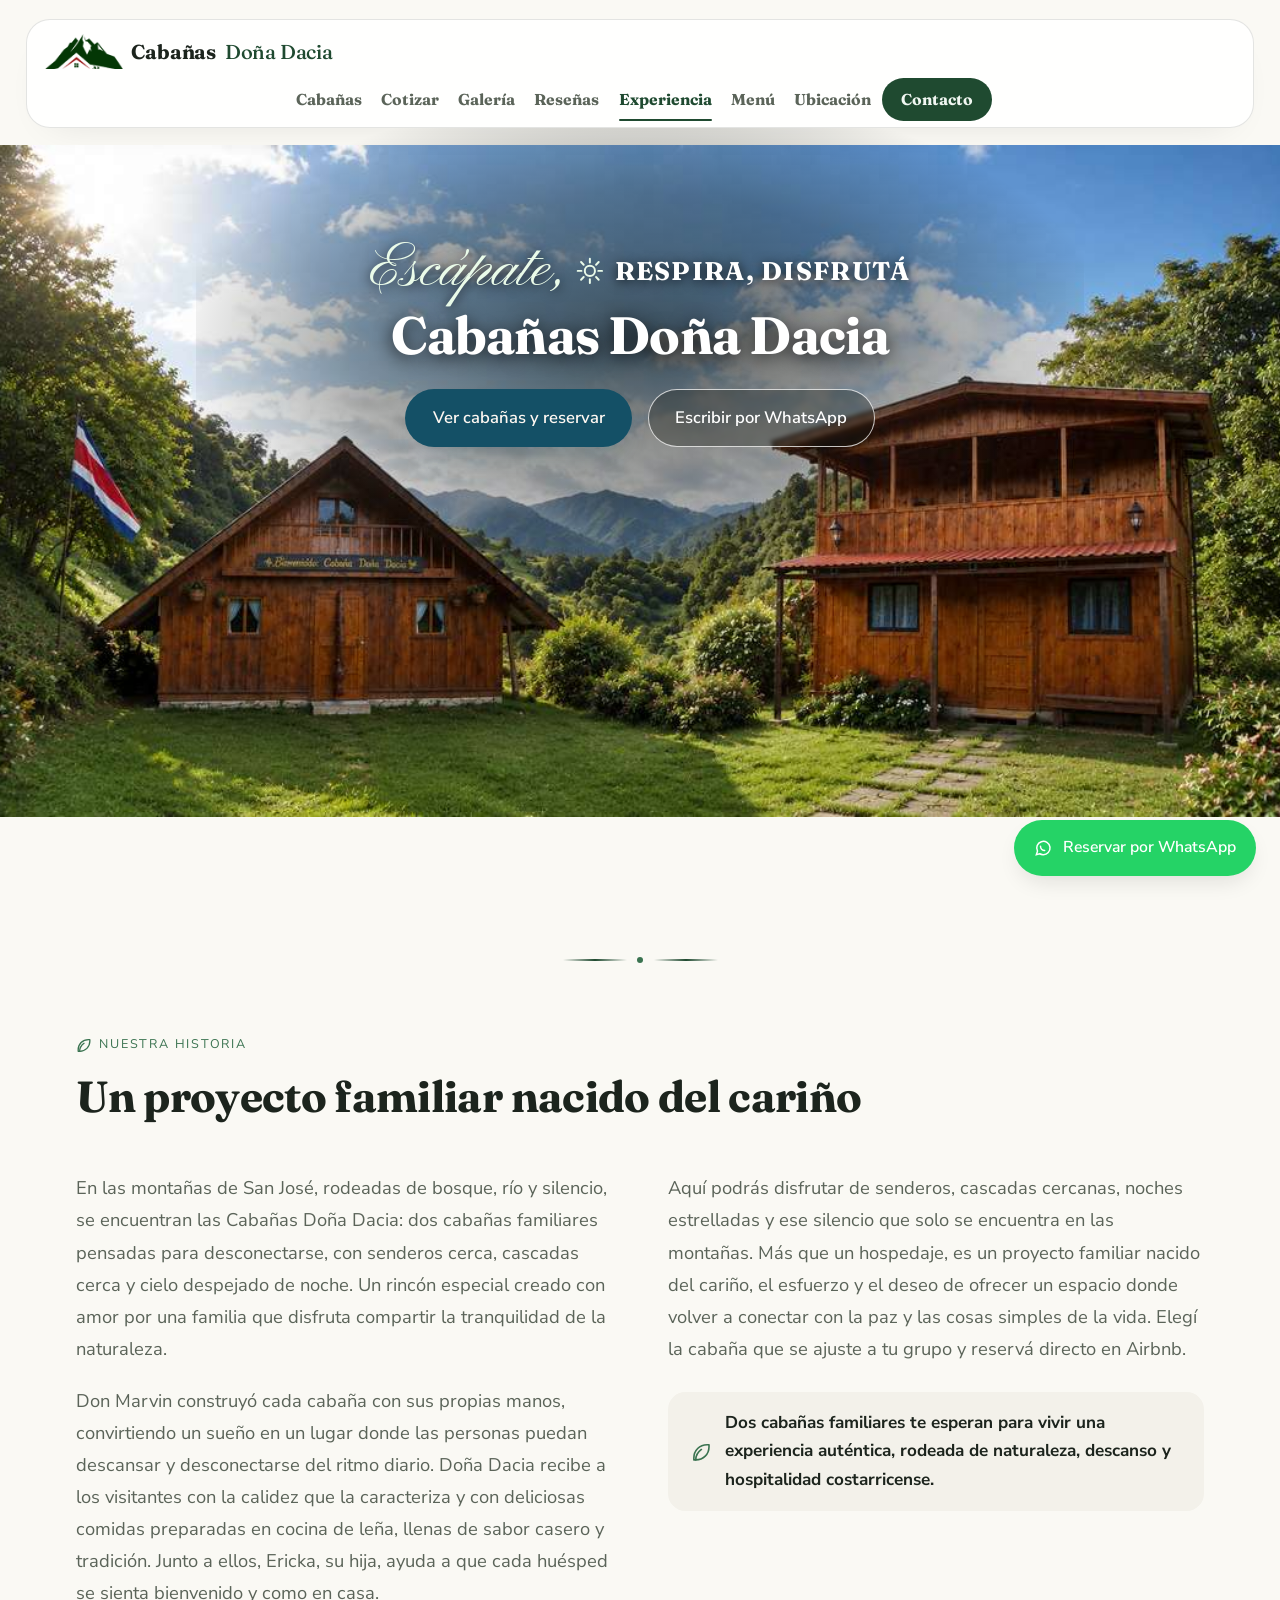
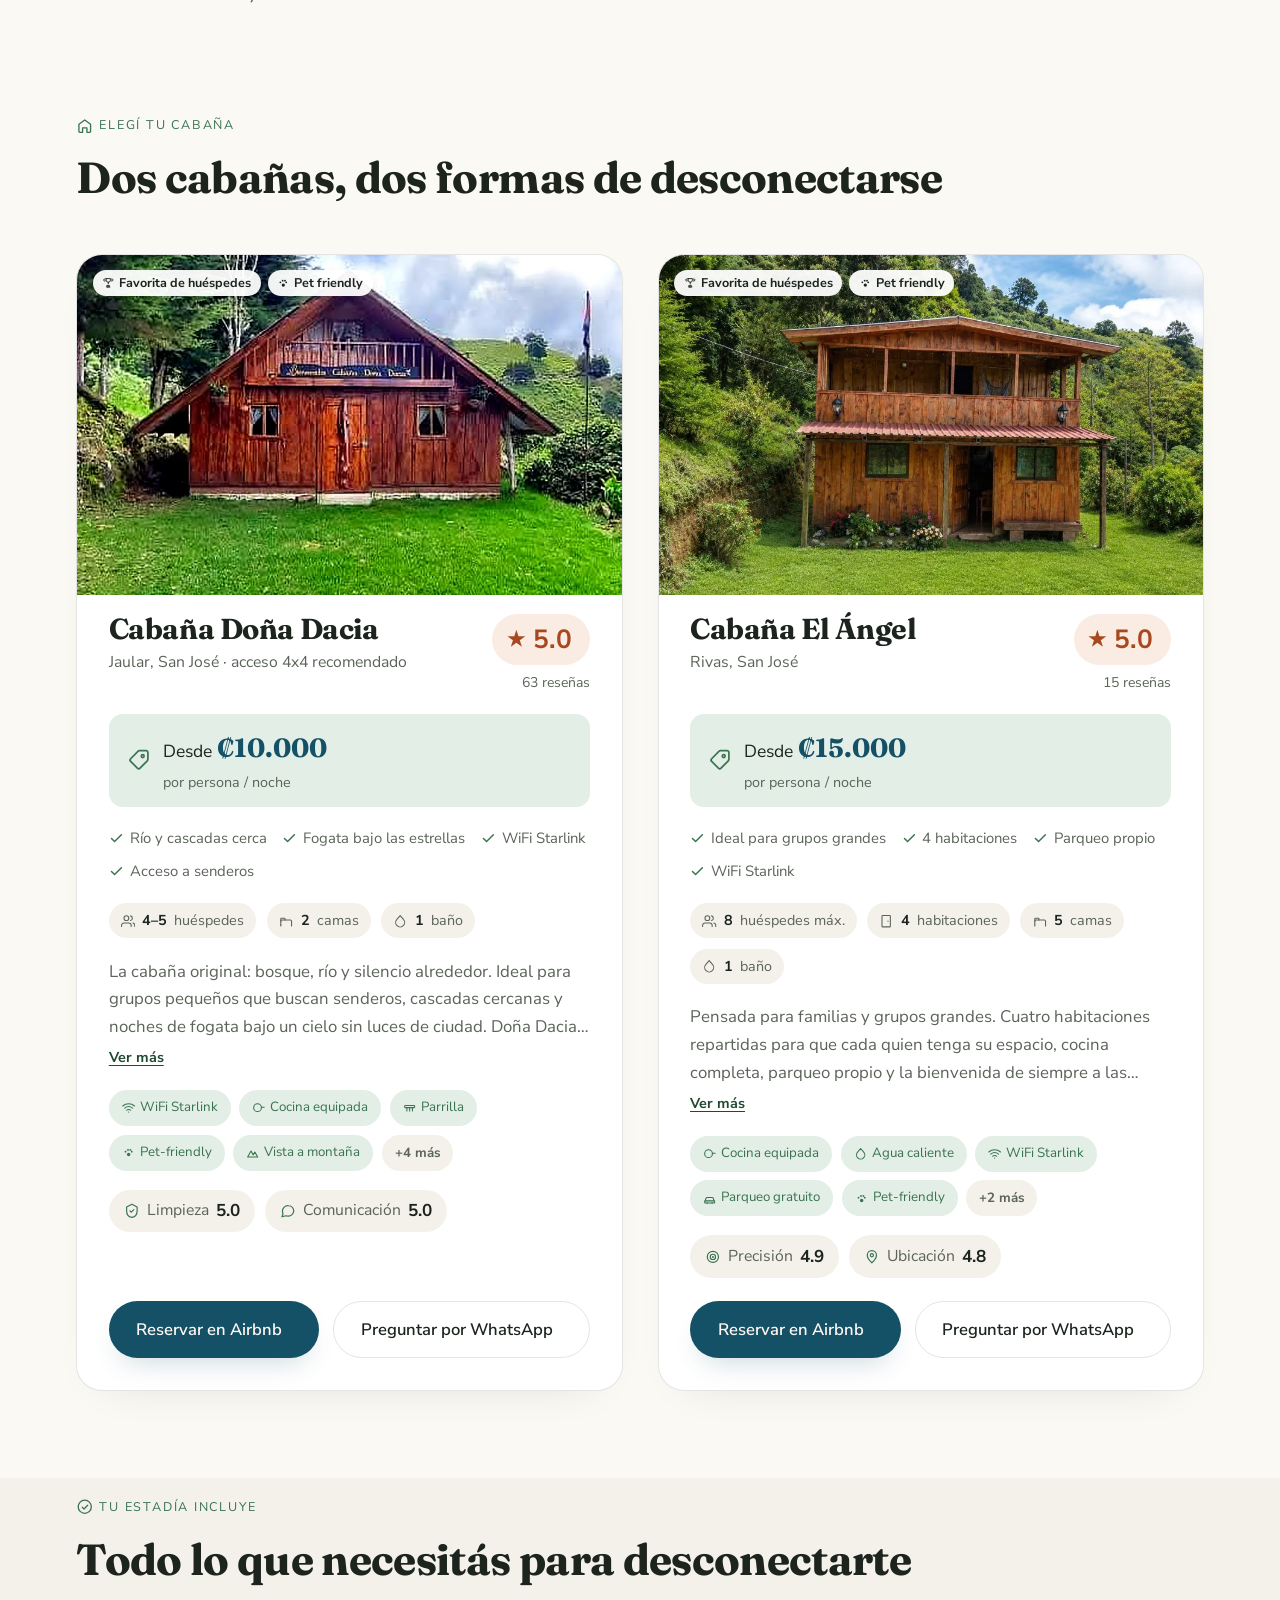
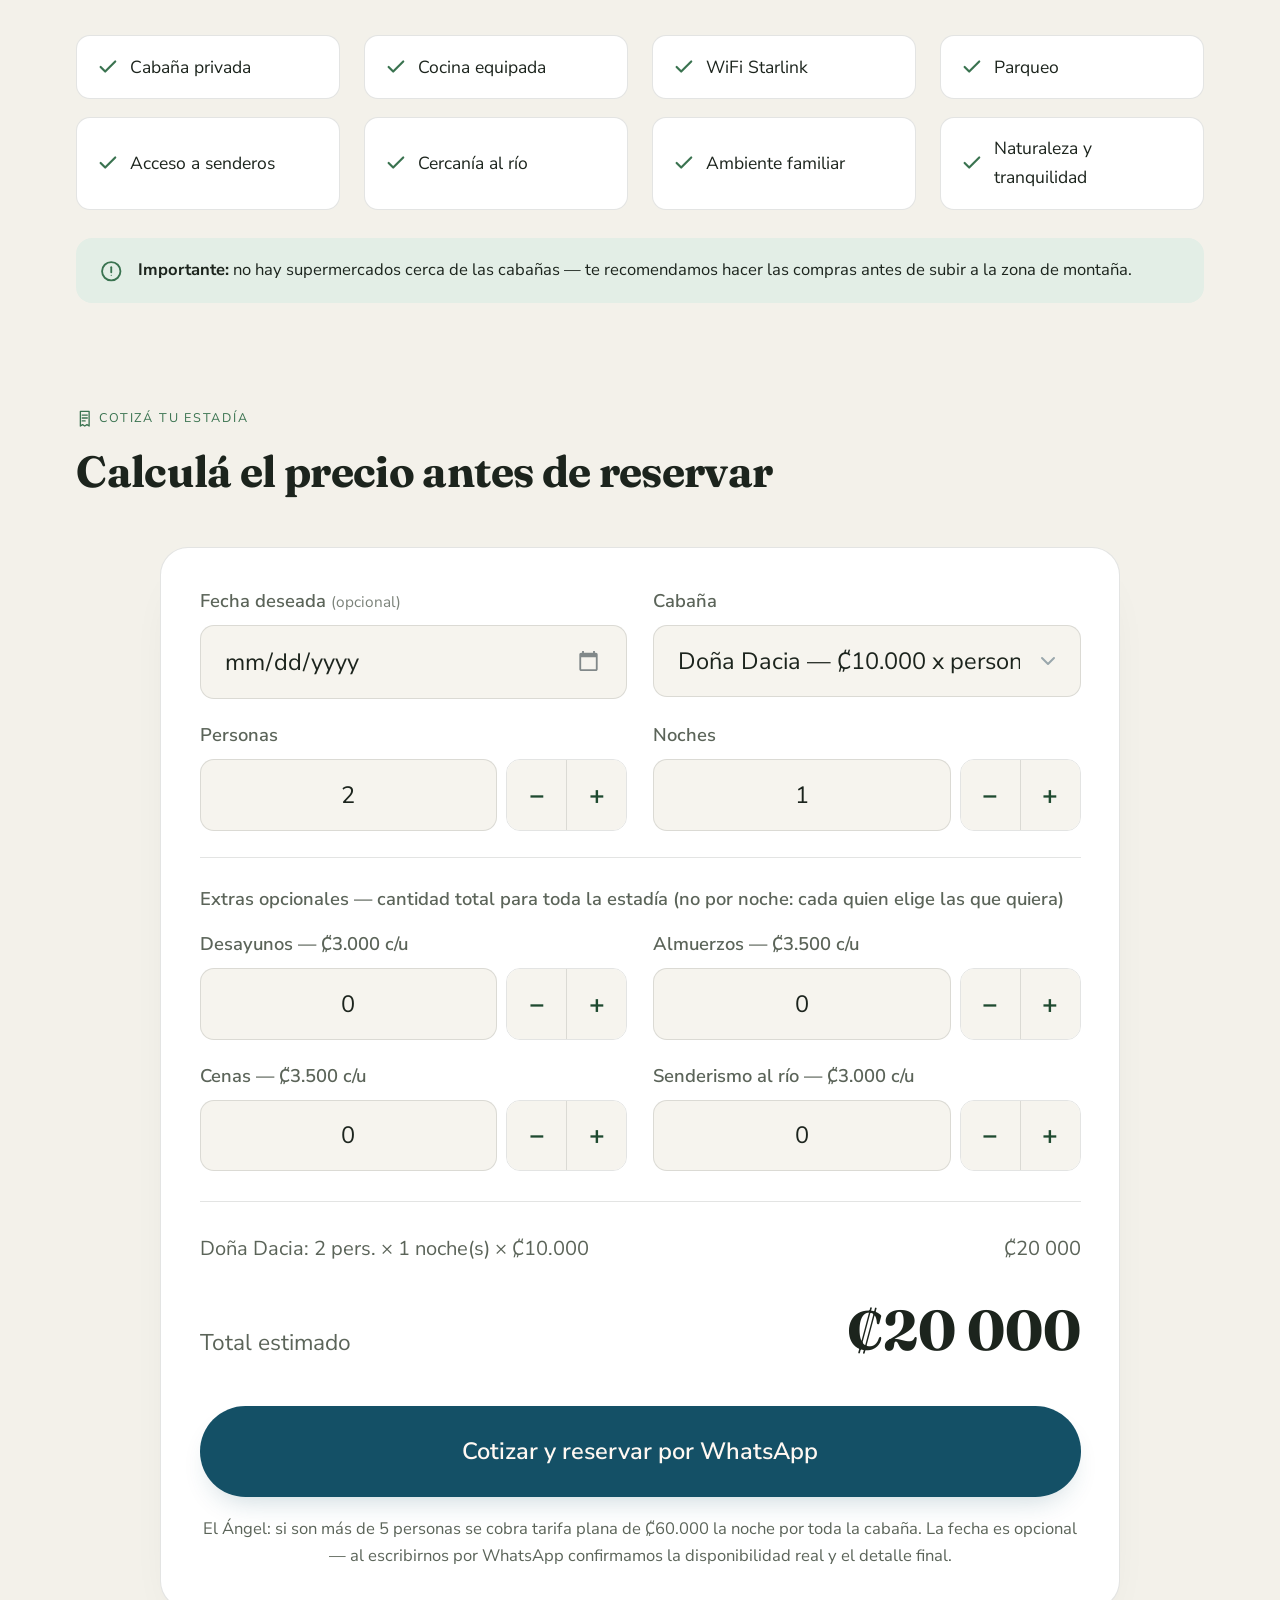
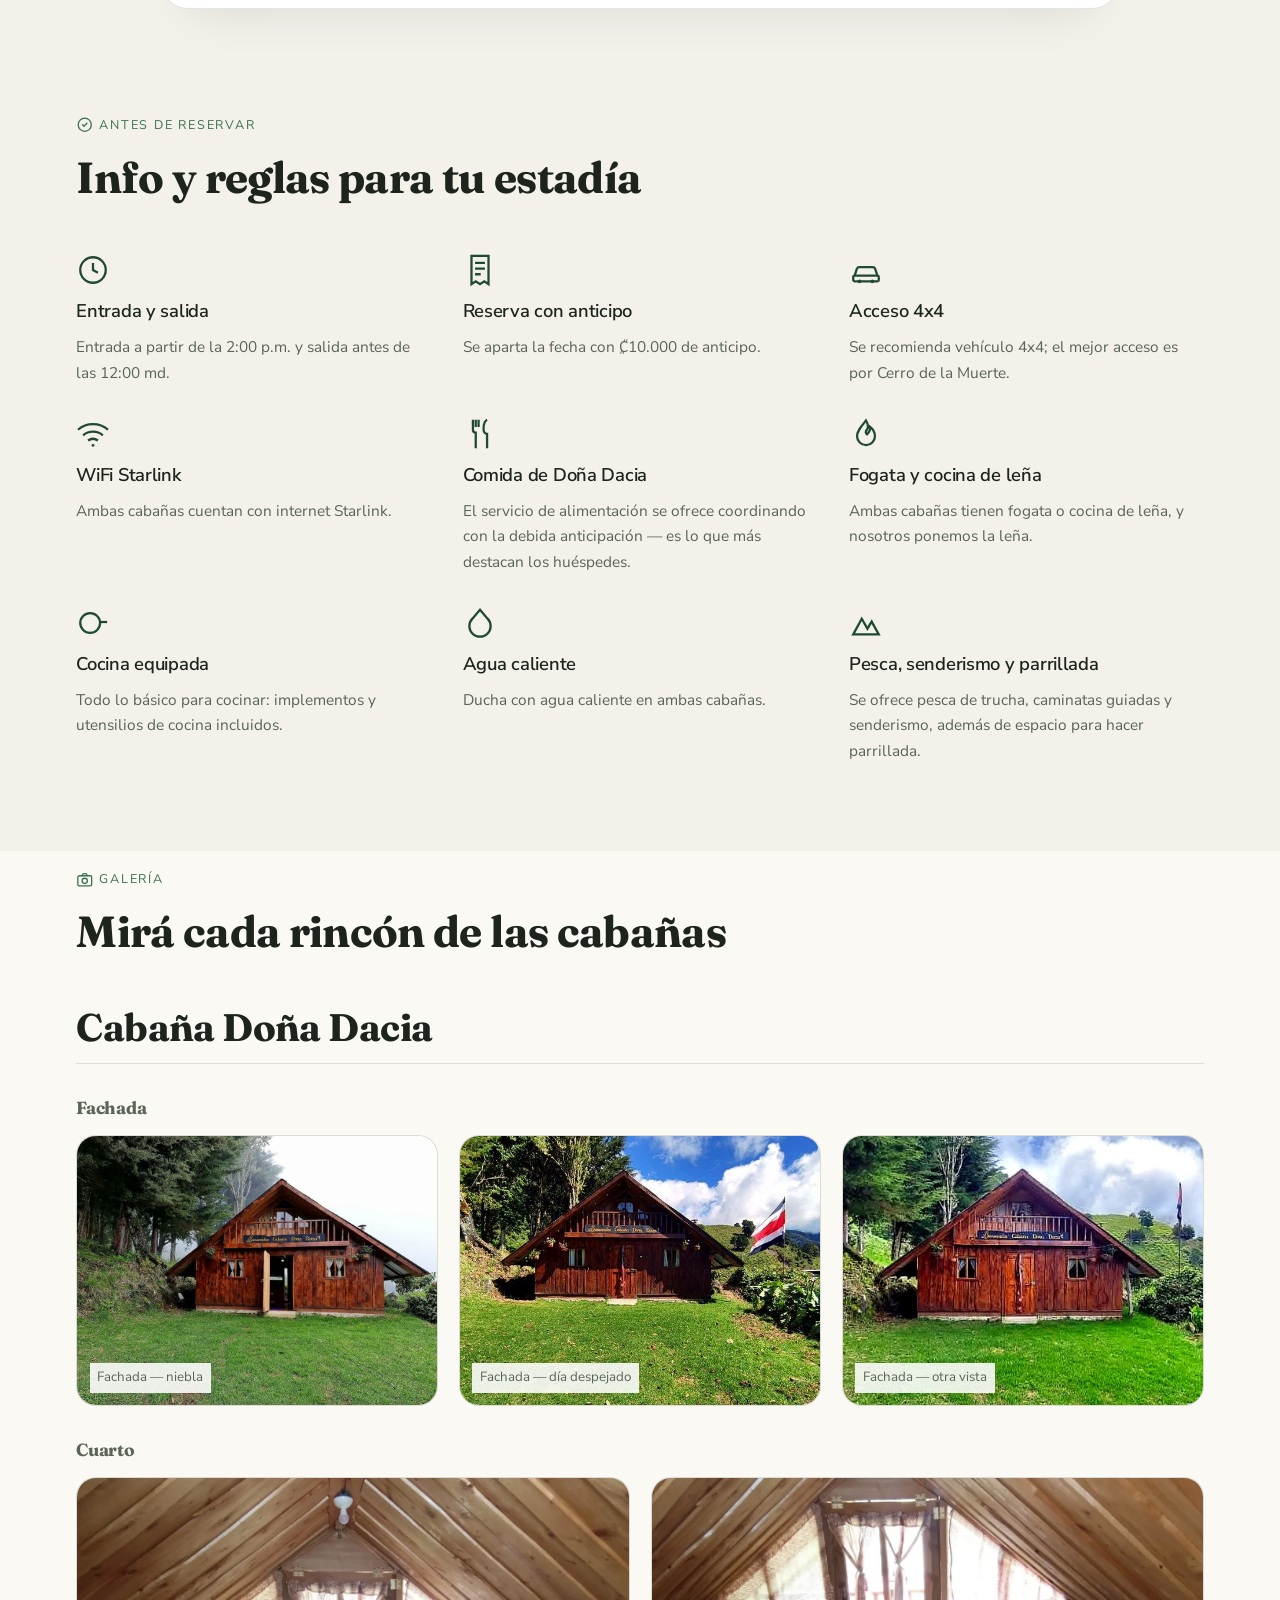
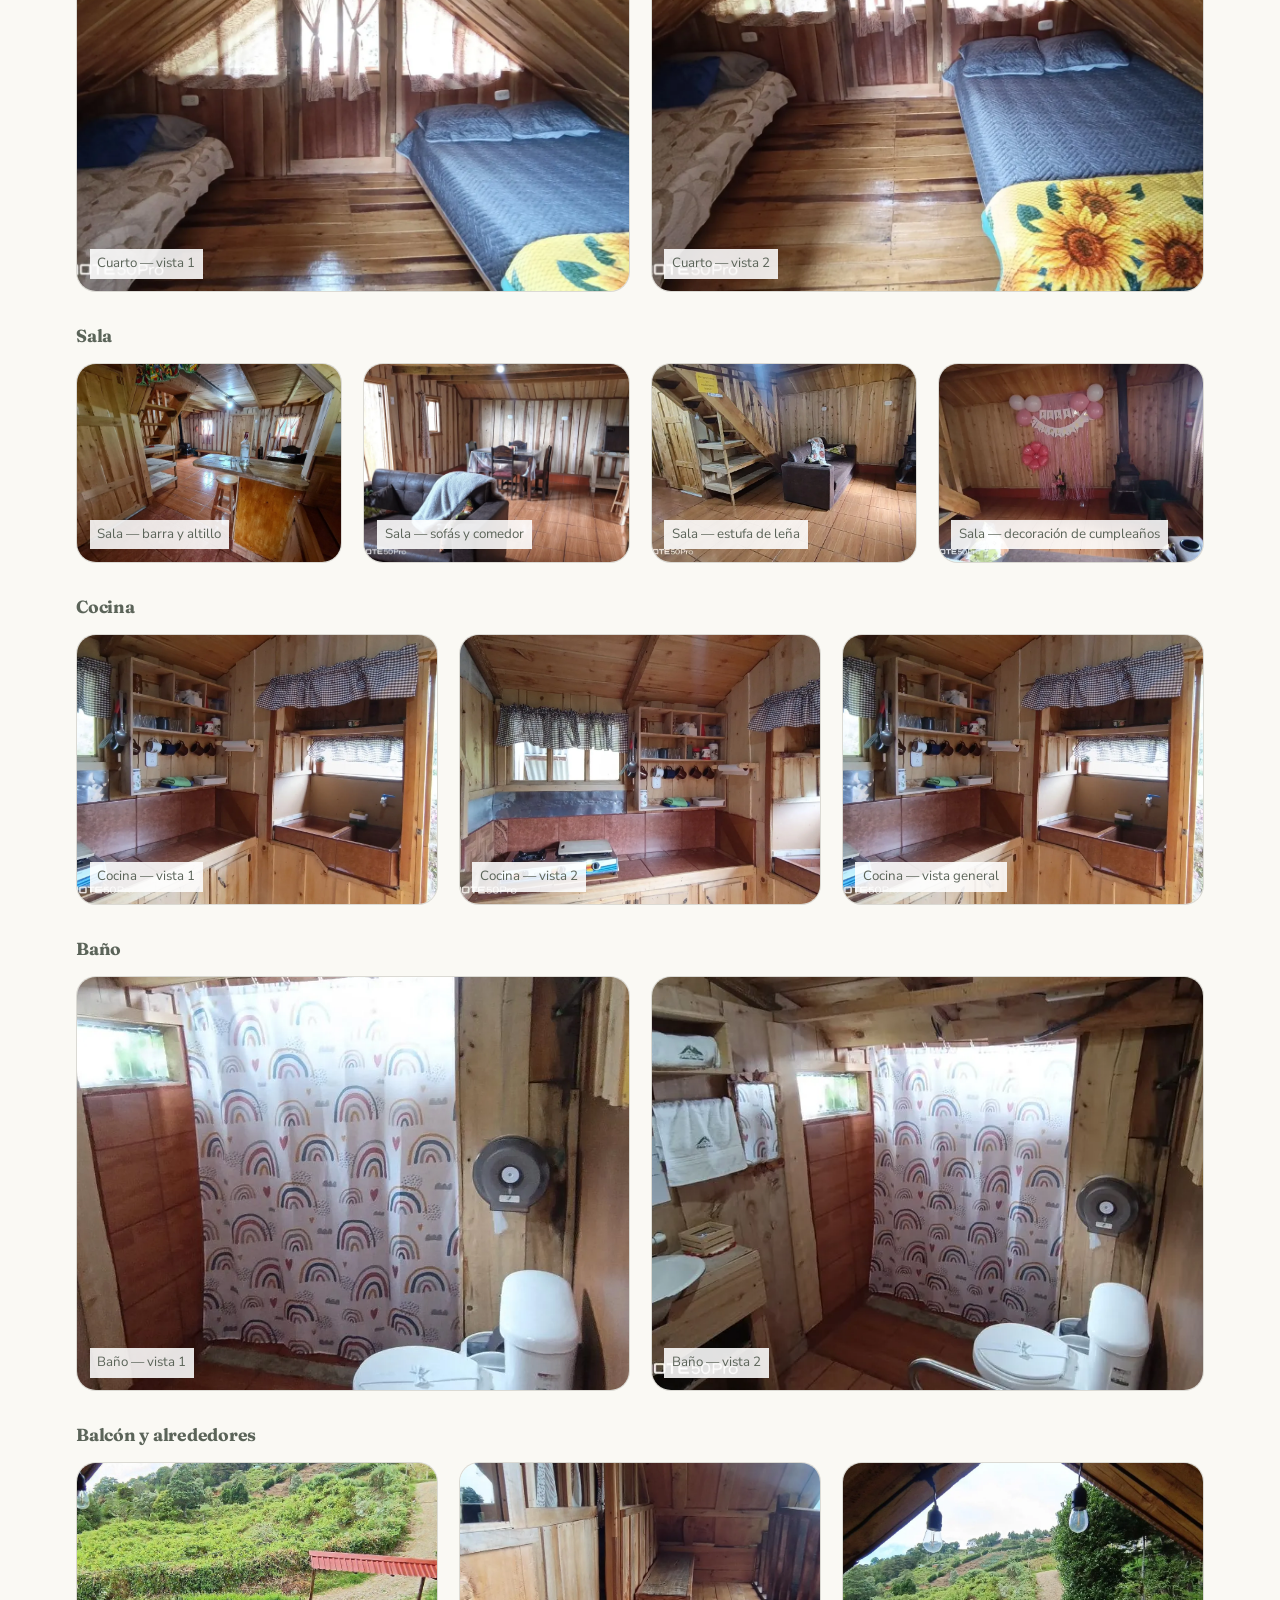
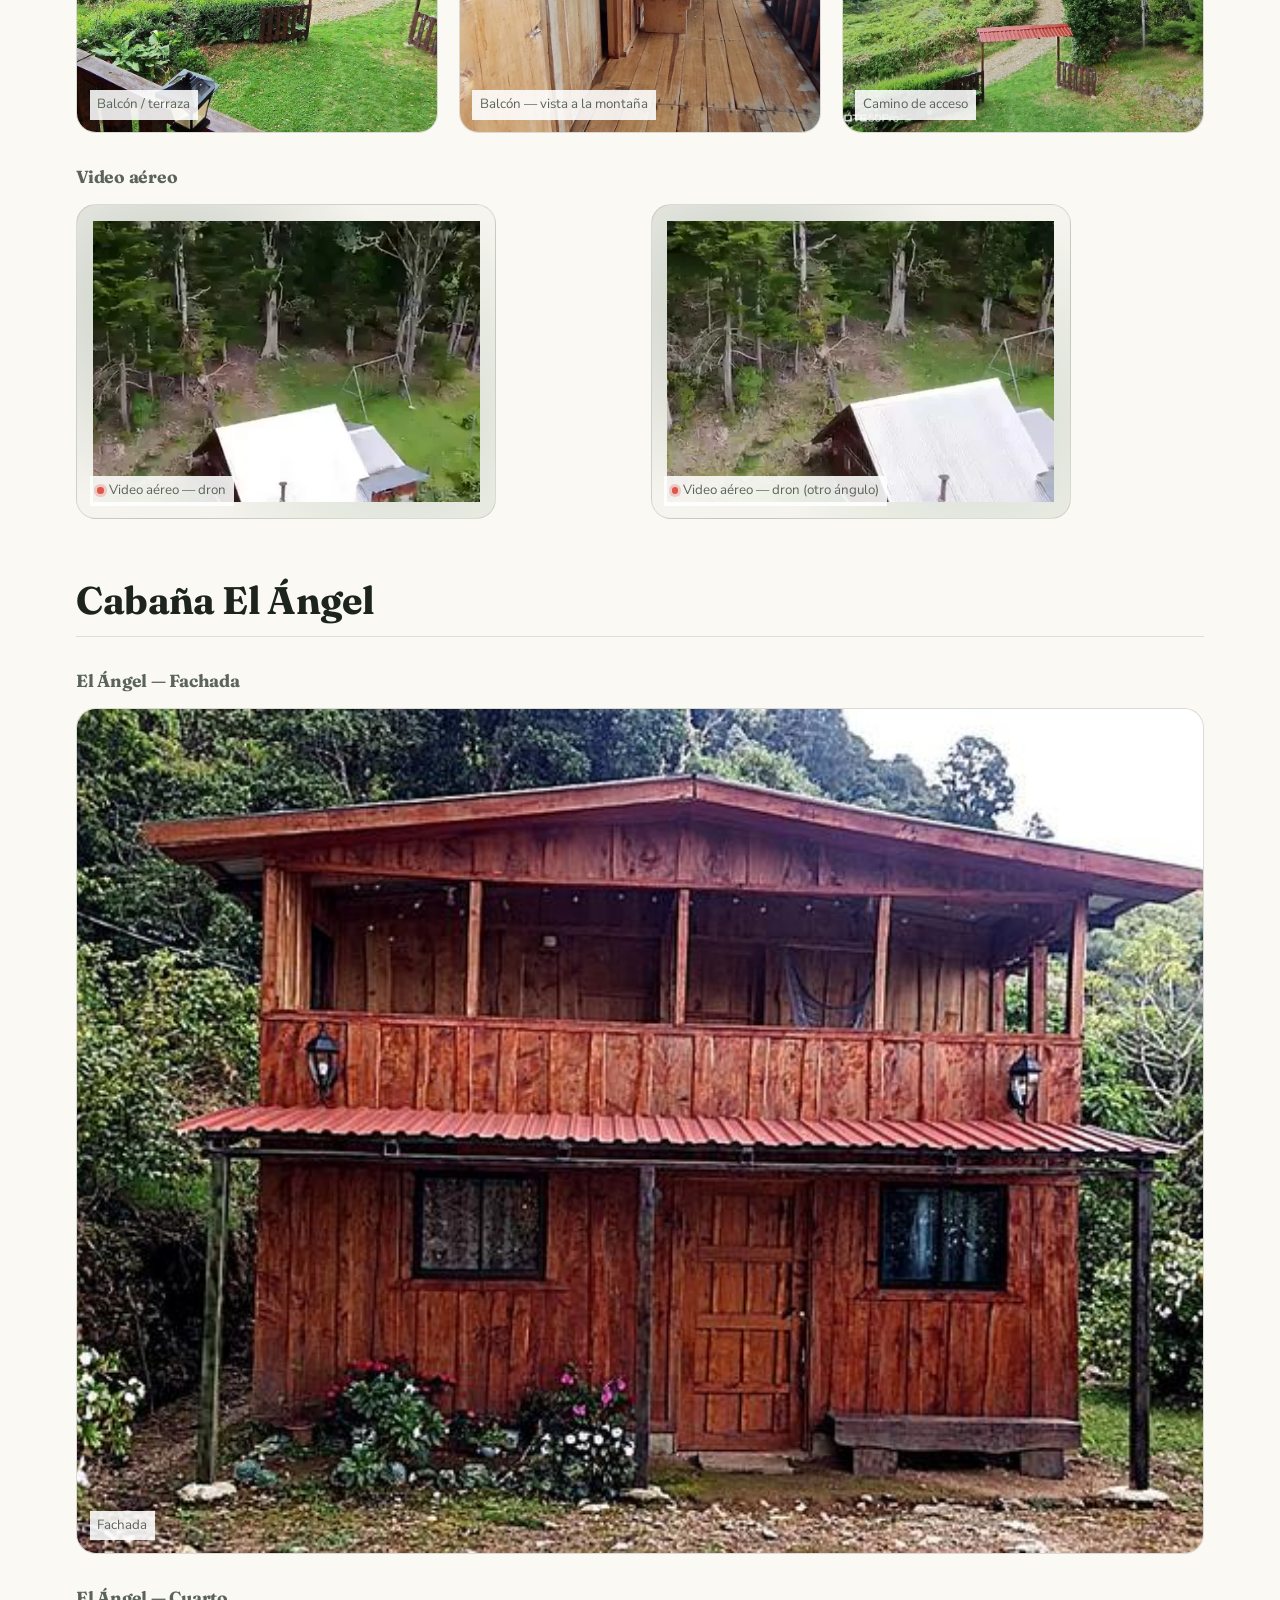
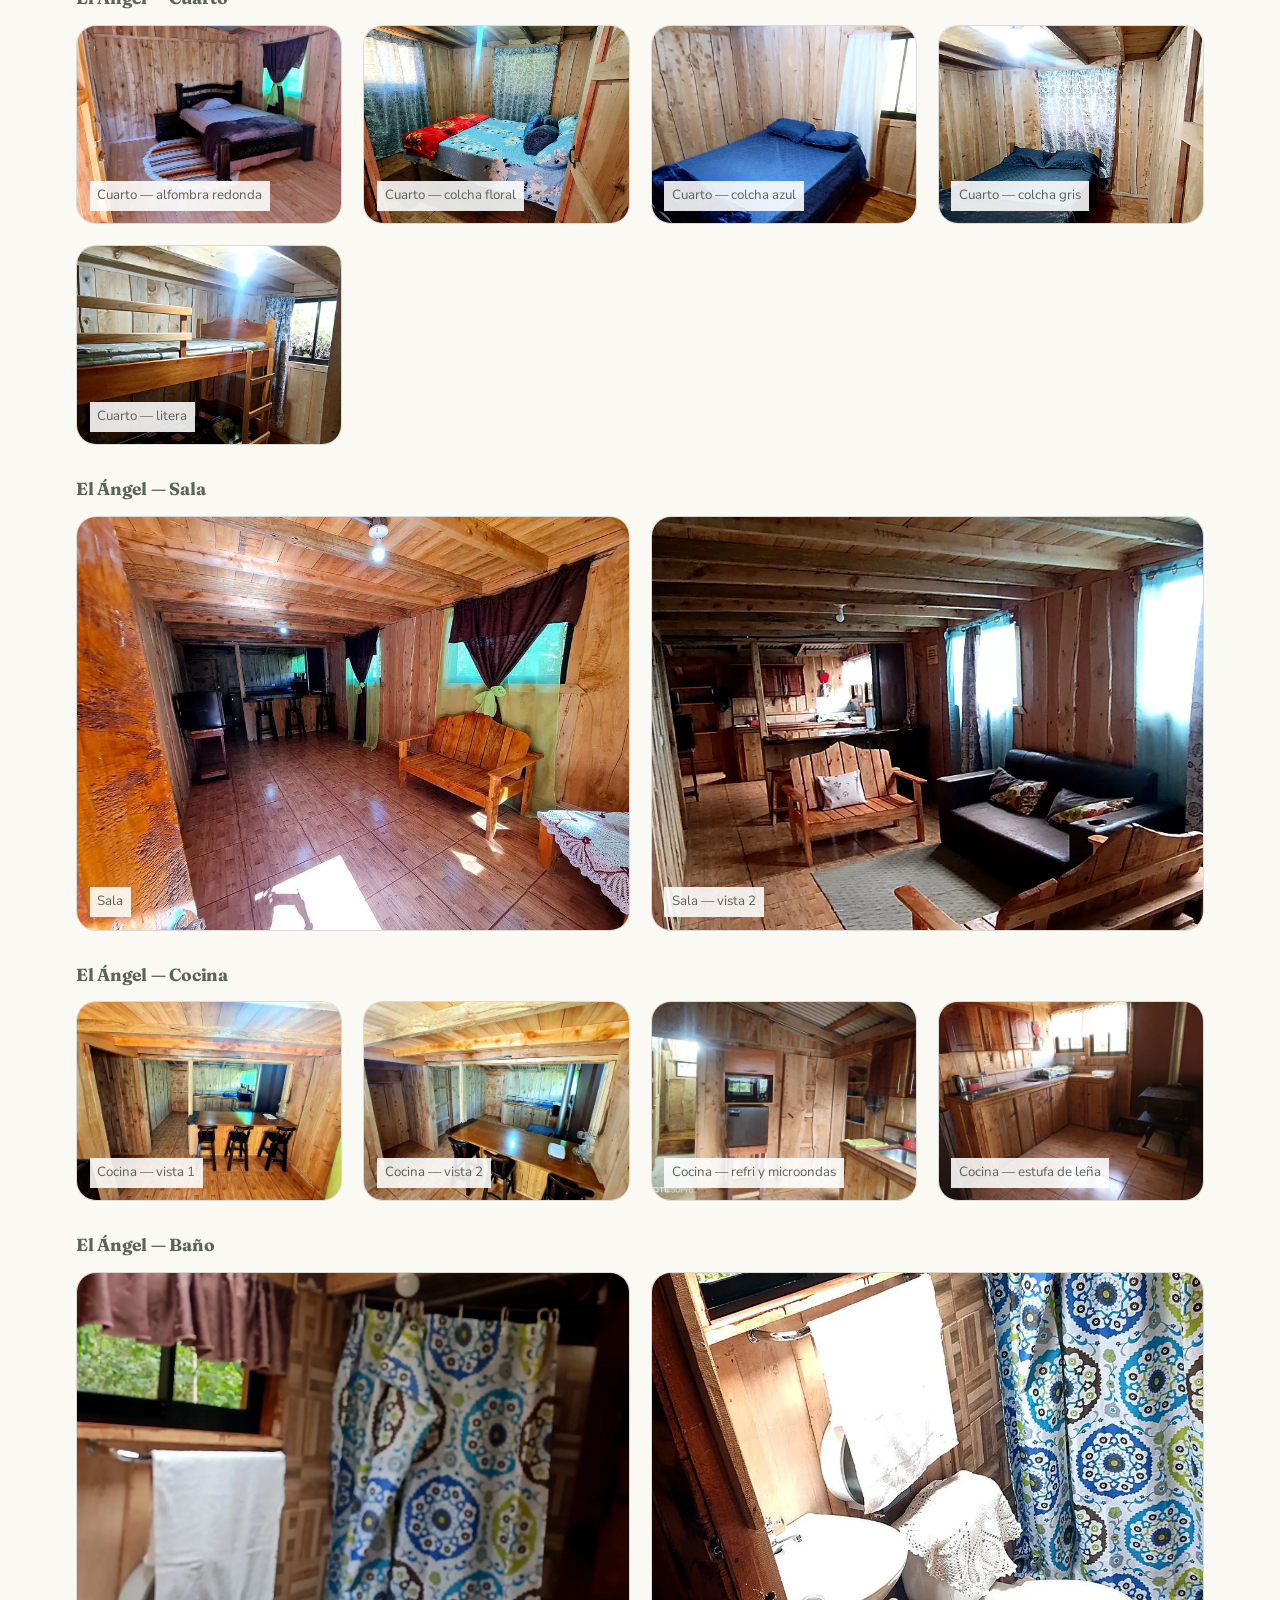
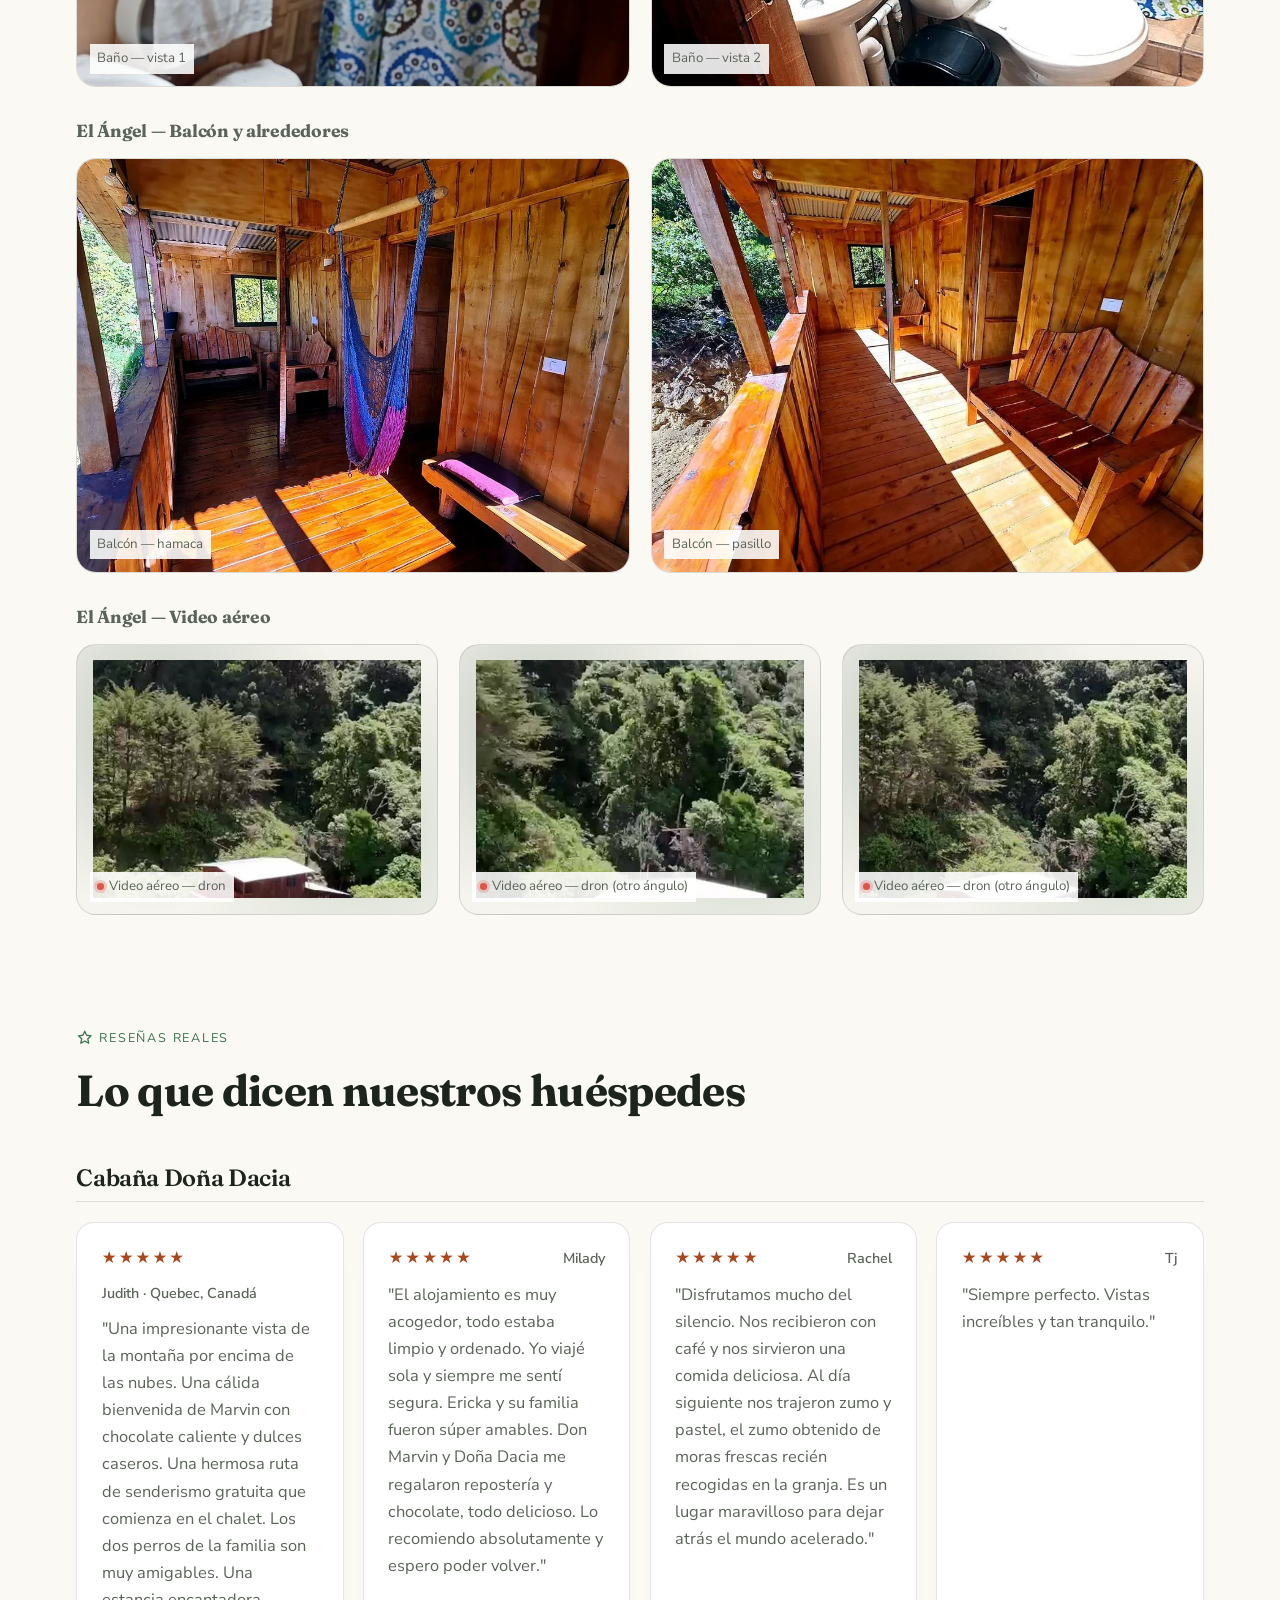
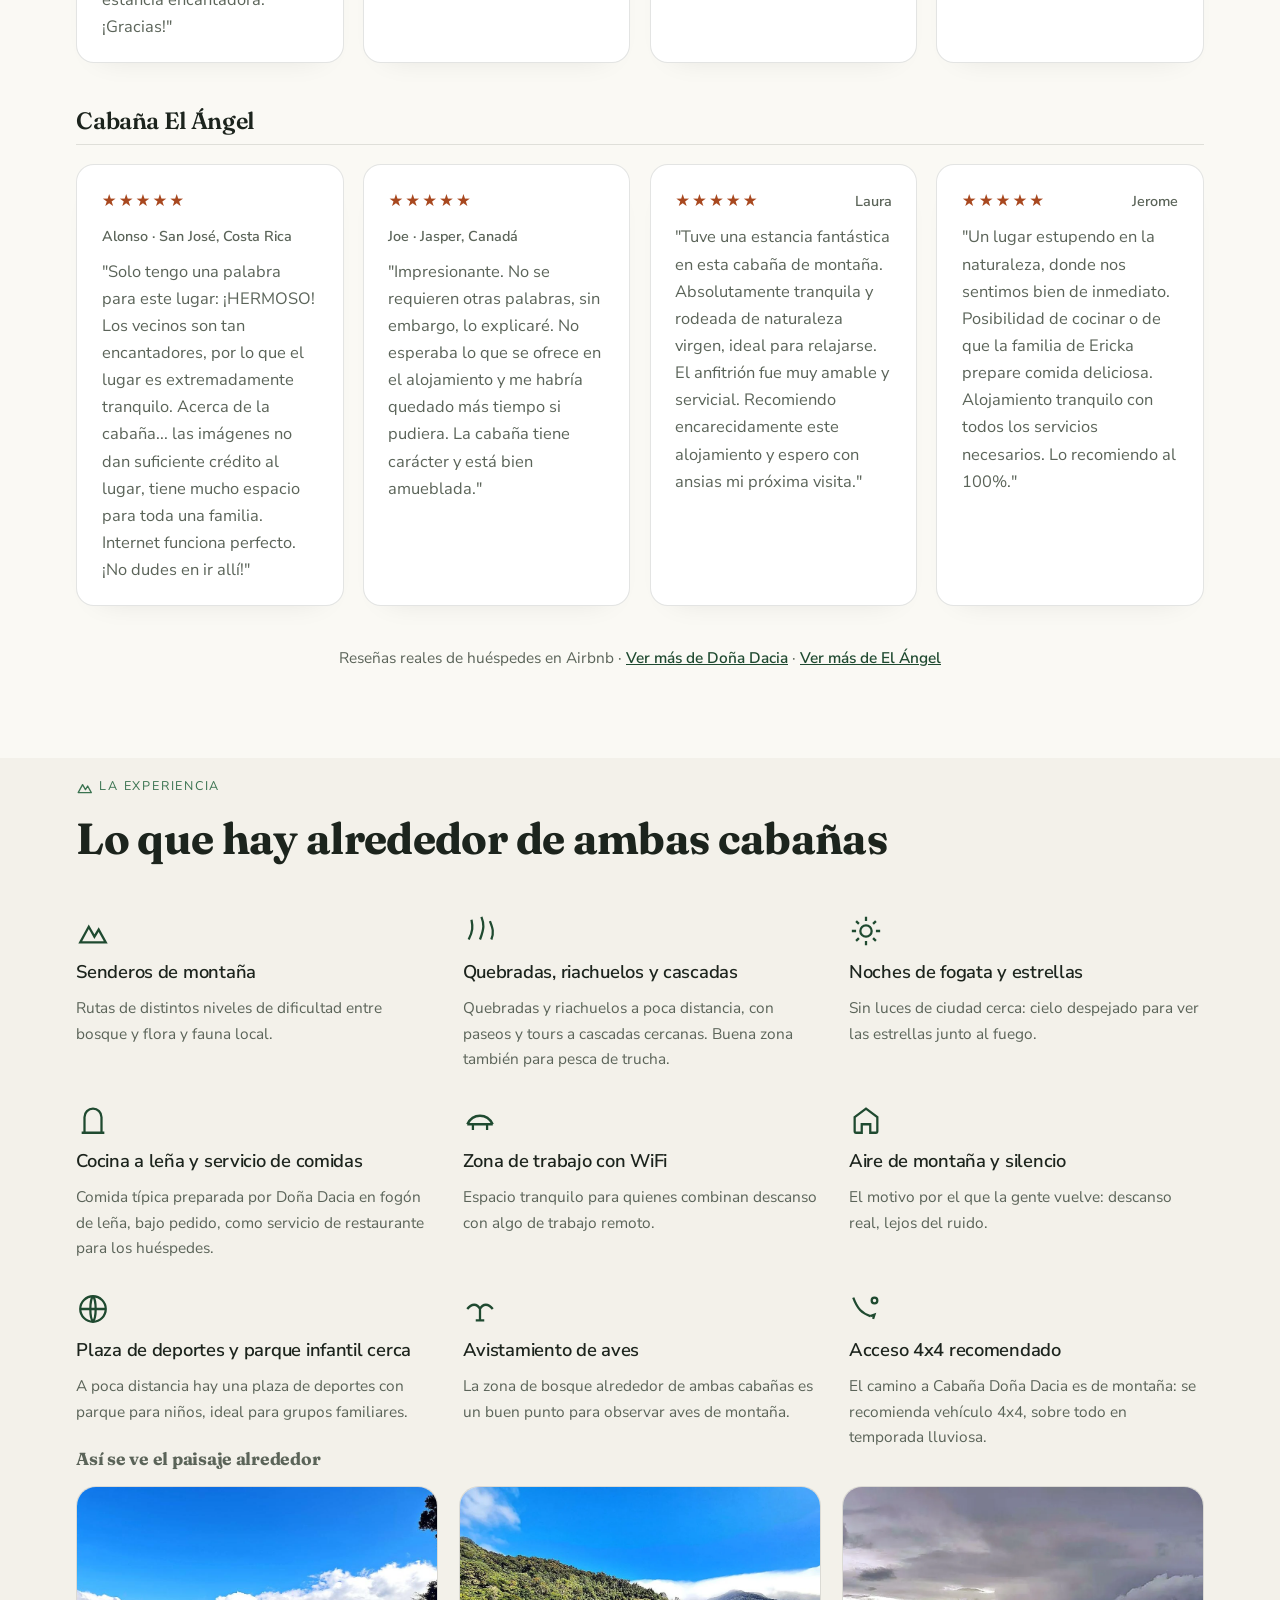
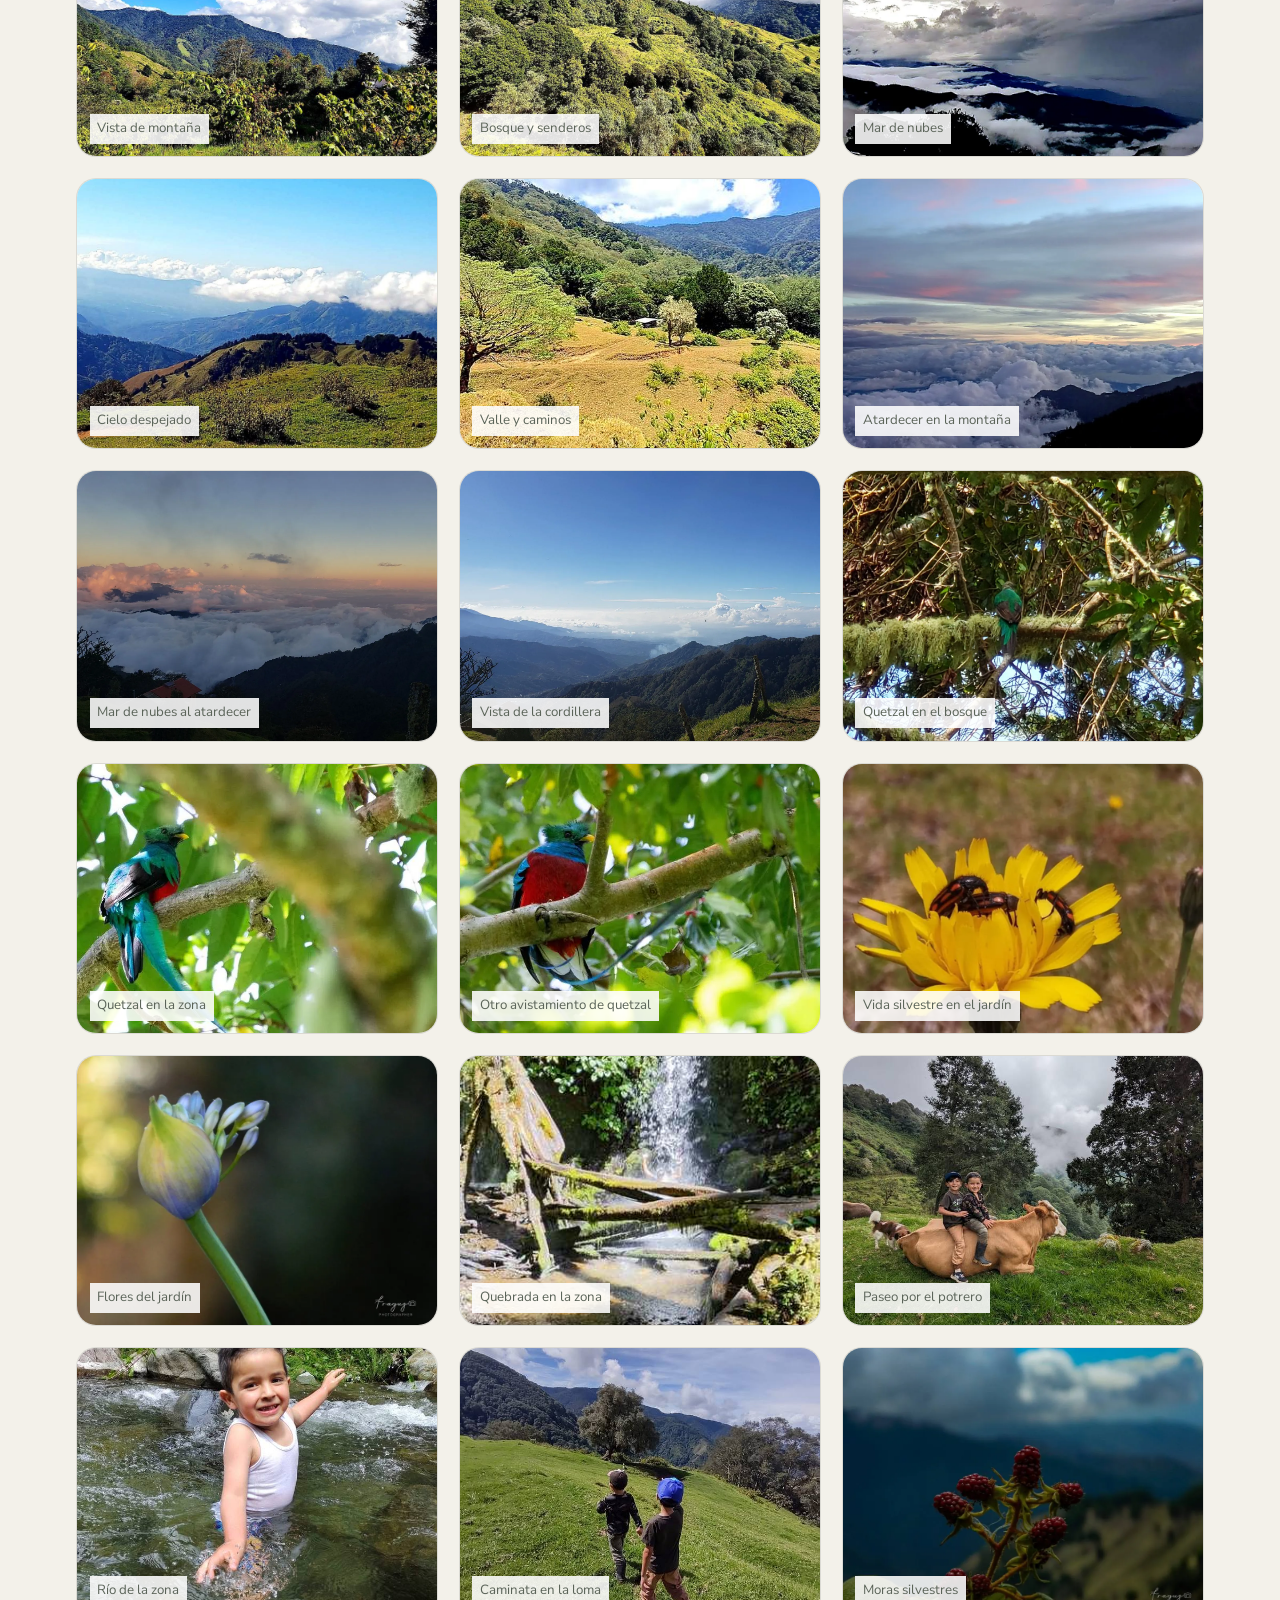
==== commit 568b30a9: "Compact mobile header and friendlier mobile quote calculator - Phones (<=760px): one-row header with" ====
--- a/index.html
+++ b/index.html
@@ -833,6 +833,121 @@
   .lightbox-next{right:.8rem;}
   @media (max-width:640px){ .lightbox-prev{left:.3rem;} .lightbox-next{right:.3rem;} .lightbox-nav{width:40px; height:40px;} }
 
+  /* ---------- Celular: menú compacto ---------- */
+  .nav-quick, .nav-toggle{display:none;}
+  @media (max-width:760px){
+    header{padding-top:.6rem;}
+    .nav{flex-wrap:wrap; border-radius:22px; padding:.45rem .5rem .45rem .9rem; gap:.5rem; width:calc(100% - 1.5rem);}
+    header.scrolled .nav{padding-top:.4rem; padding-bottom:.4rem;}
+    .brand{font-size:1.05rem; margin-right:auto;}
+    .brand-logo{height:1.7rem;}
+    .nav-quick{
+      display:inline-flex; align-items:center; min-height:2.5rem; padding:0 1.05rem;
+      border-radius:999px; background:var(--accent); color:var(--accent-ink);
+      font-family:"Nunito Sans", sans-serif; font-weight:700; font-size:.9rem; text-decoration:none;
+    }
+    .nav-quick:active{transform:scale(.96);}
+    .nav-toggle{
+      display:inline-flex; flex-direction:column; justify-content:center; align-items:center; gap:4px;
+      width:2.6rem; height:2.6rem; border-radius:50%; border:1px solid var(--line);
+      background:var(--surface-2); cursor:pointer; padding:0;
+    }
+    .nav-toggle span{display:block; width:18px; height:2px; border-radius:2px; background:var(--ink); transition:transform .2s var(--ease-out), opacity .2s ease;}
+    .nav.is-open .nav-toggle span:nth-child(1){transform:translateY(6px) rotate(45deg);}
+    .nav.is-open .nav-toggle span:nth-child(2){opacity:0;}
+    .nav.is-open .nav-toggle span:nth-child(3){transform:translateY(-6px) rotate(-45deg);}
+    .nav-links{display:none;}
+    .nav.is-open .nav-links{
+      display:grid; grid-template-columns:1fr 1fr; gap:.35rem; width:100%;
+      padding:.5rem 0 .3rem; border-top:1px solid var(--line); margin-top:.3rem;
+    }
+    .nav.is-open .nav-links a{margin:0; padding:.75rem .9rem; border-radius:14px; background:var(--surface-2); font-size:1rem; justify-content:flex-start;}
+    .nav.is-open .nav-links a::after{display:none;}
+    .nav.is-open .nav-links a.active{background:var(--accent-soft);}
+    .nav.is-open .nav-links .nav-cta{grid-column:1 / -1; justify-content:center; padding:.8rem 1rem !important; font-size:1rem; background:var(--accent);}
+  }
+  @media (max-width:430px){ .nav .brand-word{display:inline;} .brand{font-size:.98rem;} }
+  @media (max-width:360px){ .nav .brand-word{display:none;} }
+
+  /* ---------- Cotizadora: selector de cabaña y extras ---------- */
+  .cabin-pick-field{display:none;}
+  .quote-extras-summary{list-style:none; cursor:default; pointer-events:none;}
+  .quote-extras-summary::-webkit-details-marker{display:none;}
+  .quote-extras-title, .quote-extras-count{display:none;}
+  .cta-short{display:none;}
+
+  /* ---------- Celular: cotizadora compacta ---------- */
+  @media (max-width:640px){
+    .quote-box{padding:1.1rem 1rem 0; border-radius:22px;}
+    .quote-grid{grid-template-columns:1fr 1fr; gap:1rem .7rem;}
+    .quote-grid > .quote-field:first-child, .cabin-pick-field{grid-column:1 / -1;}
+    .cabin-select-field{display:none;}
+    .cabin-pick-field{display:flex;}
+    .quote-field{font-size:.9rem; gap:.4rem;}
+    .quote-field-hint{font-size:.8rem;}
+    .quote-field input[type="date"]{font-size:1.05rem; min-height:3rem; padding:.6em .9em;}
+
+    .cabin-pick{display:grid; grid-template-columns:1fr 1fr; gap:.6rem;}
+    .cabin-pick-btn{
+      display:flex; flex-direction:column; align-items:flex-start; gap:.15rem; text-align:left;
+      padding:.75rem .8rem; border-radius:16px; cursor:pointer;
+      background:var(--surface-2); border:1.5px solid var(--line); color:var(--ink);
+      font-family:"Nunito Sans", sans-serif;
+      transition:border-color .15s ease, background .15s ease, box-shadow .15s ease;
+    }
+    .cabin-pick-btn b{font-size:1rem;}
+    .cabin-pick-btn small{font-size:.74rem; color:var(--ink-soft); font-weight:600; line-height:1.3;}
+    .cabin-pick-btn[aria-checked="true"]{border-color:var(--accent); background:var(--accent-soft); box-shadow:0 0 0 3px color-mix(in srgb, var(--accent) 14%, transparent);}
+    .cabin-pick-btn:active{transform:scale(.98);}
+
+    /* stepper en una sola pastilla: [ − ] 2 [ + ] */
+    .quote-box .stepper{display:flex; align-items:stretch; gap:0; border:1px solid var(--line); border-radius:14px; overflow:hidden; background:var(--surface-2);}
+    .quote-box .stepper-btns{display:contents;}
+    .quote-box .stepper-btn{width:2.8rem; min-height:2.9rem; font-size:1.35rem; border:none !important;}
+    .quote-box .stepper-btn[data-step="-1"]{order:0;}
+    .quote-box .stepper input[type="number"]{order:1; border:none; border-radius:0; background:transparent; min-height:2.9rem; font-size:1.2rem; font-weight:700; padding:0; box-shadow:none;}
+    .quote-box .stepper-btn[data-step="1"]{order:2;}
+
+    .quote-extras{margin-top:1.1rem; padding-top:0; border-top:none;}
+    .quote-extras-summary{
+      pointer-events:auto; cursor:pointer;
+      display:flex; align-items:center; justify-content:space-between; gap:.6rem;
+      padding:.85rem 1rem; border-radius:16px; border:1.5px dashed color-mix(in srgb, var(--accent) 45%, var(--line));
+      color:var(--accent); font-weight:700; font-size:.95rem;
+    }
+    .quote-extras-summary::after{content:"▾"; font-size:1rem; line-height:1; margin-left:auto; transition:transform .2s ease;}
+    .quote-extras[open] .quote-extras-summary::after{transform:rotate(180deg);}
+    .quote-extras-title{display:inline;}
+    .quote-extras-count{display:inline-flex; white-space:nowrap; flex:none; font-size:.75rem; background:var(--accent); color:var(--accent-ink); border-radius:999px; padding:.15em .6em;}
+    .quote-extras-count[hidden]{display:none;}
+    .quote-extras-label{font-size:.8rem; font-weight:500; margin:.8rem 0 .6rem;}
+    .quote-meals{grid-template-columns:1fr; gap:.55rem;}
+    .quote-meals .quote-field{flex-direction:row; align-items:center; justify-content:space-between; gap:.6rem; font-size:.88rem;}
+    .quote-meals .stepper{flex:none; width:8.6rem;}
+
+    /* total + WhatsApp en una barra fija abajo mientras se usa la calculadora */
+    /* contents: así la barra fija usa toda la caja de la cotizadora como límite */
+    .quote-result{display:contents;}
+    .quote-lines{font-size:.8rem; gap:.3rem; margin:1.1rem 0 .8rem; padding-top:1rem; border-top:1px solid var(--line);}
+    .quote-summary{
+      position:sticky; bottom:0; z-index:5;
+      display:flex; align-items:center; gap:.8rem;
+      margin:0 -1rem; padding:.7rem 1rem calc(.7rem + env(safe-area-inset-bottom));
+      background:var(--surface); border-top:1px solid var(--line);
+      box-shadow:0 -14px 24px -18px var(--shadow);
+    }
+    .quote-total{flex-direction:column; align-items:flex-start; gap:0; flex:none;}
+    .quote-total span{font-size:.72rem; text-transform:uppercase; letter-spacing:.06em;}
+    .quote-total b{font-size:1.55rem; line-height:1.1; white-space:nowrap;}
+    .quote-cta.btn{flex:1; margin-top:0; font-size:.95rem; min-height:3rem; padding:.6em .9em; text-align:center; line-height:1.2;}
+    .cta-long{display:none;}
+    .cta-short{display:inline;}
+    .quote-note{font-size:.78rem; margin:.9rem 0 1.1rem;}
+    /* el botón flotante de WhatsApp tapaba el botón de cotizar */
+    .wa-float{transition:transform .15s var(--ease-out), opacity .2s ease;}
+    body.in-quote .wa-float{opacity:0; pointer-events:none; transform:translateY(12px);}
+  }
+
   /* ---------- Reveal on scroll ---------- */
   .reveal{opacity:0; transform:translateY(14px); transition:opacity .6s ease, transform .6s ease;}
   .reveal.in{opacity:1; transform:none;}
@@ -844,7 +959,11 @@
 <header id="siteHeader">
   <nav class="nav">
     <a href="#top" class="brand"><img class="brand-logo" src="images/logo-de-cabana-dona-dacia.png" alt="Logo de Cabaña Doña Dacia"><span class="brand-word">Cabañas</span> <em>Doña Dacia</em></a>
-    <div class="nav-links">
+    <a href="#cotizar" class="nav-quick">Cotizar</a>
+    <button type="button" class="nav-toggle" aria-expanded="false" aria-controls="navLinks" aria-label="Abrir menú">
+      <span></span><span></span><span></span>
+    </button>
+    <div class="nav-links" id="navLinks">
       <a href="#cabanas">Cabañas</a>
       <a href="#cotizar">Cotizar</a>
       <a href="#galeria">Galería</a>
@@ -1060,7 +1179,14 @@
             <span>Fecha deseada <span class="quote-field-hint">(opcional)</span></span>
             <input type="date" id="qDate">
           </label>
-          <label class="quote-field">
+          <div class="quote-field cabin-pick-field">
+            <span>Cabaña</span>
+            <div class="cabin-pick" role="radiogroup" aria-label="Elegí la cabaña">
+              <button type="button" class="cabin-pick-btn" role="radio" aria-checked="true" data-cabin="dacia"><b>Doña Dacia</b><small>₡10.000 x persona/noche</small></button>
+              <button type="button" class="cabin-pick-btn" role="radio" aria-checked="false" data-cabin="angel"><b>El Ángel</b><small>₡15.000 x persona/noche</small></button>
+            </div>
+          </div>
+          <label class="quote-field cabin-select-field">
             <span>Cabaña</span>
             <select id="qCabin">
               <option value="dacia">Doña Dacia — ₡10.000 x persona/noche</option>
@@ -1076,7 +1202,8 @@
             <div class="stepper"><input type="number" id="qNights" min="0" max="30" value="1" inputmode="numeric"><div class="stepper-btns"><button type="button" class="stepper-btn" data-target="qNights" data-step="-1" aria-label="Restar noche">−</button><button type="button" class="stepper-btn" data-target="qNights" data-step="1" aria-label="Sumar noche">+</button></div></div>
           </label>
         </div>
-        <div class="quote-extras">
+        <details class="quote-extras" open>
+          <summary class="quote-extras-summary"><span class="quote-extras-title">+ Comidas y senderismo <span class="quote-field-hint">(opcional)</span></span><span class="quote-extras-count" id="qExtrasCount" hidden></span></summary>
           <span class="quote-extras-label">Extras opcionales — cantidad total para toda la estadía (no por noche: cada quien elige las que quiera)</span>
           <div class="quote-meals">
             <label class="quote-field">
@@ -1096,12 +1223,14 @@
               <div class="stepper"><input type="number" id="qHiking" min="0" max="60" value="0" inputmode="numeric"><div class="stepper-btns"><button type="button" class="stepper-btn" data-target="qHiking" data-step="-1" aria-label="Restar senderismo">−</button><button type="button" class="stepper-btn" data-target="qHiking" data-step="1" aria-label="Sumar senderismo">+</button></div></div>
             </label>
           </div>
-        </div>
+        </details>
         <div class="quote-result">
           <div class="quote-lines" id="qLines"></div>
-          <div class="quote-total"><span>Total estimado</span><b id="qTotal">₡0</b></div>
-        </div>
-        <a href="#" id="qWhatsapp" target="_blank" rel="noopener" class="btn btn-primary btn-block quote-cta">Cotizar y reservar por WhatsApp</a>
+          <div class="quote-summary">
+            <div class="quote-total"><span>Total estimado</span><b id="qTotal">₡0</b></div>
+            <a href="#" id="qWhatsapp" target="_blank" rel="noopener" class="btn btn-primary btn-block quote-cta"><span class="cta-long">Cotizar y reservar por WhatsApp</span><span class="cta-short">Reservar por WhatsApp</span></a>
+          </div>
+        </div>
         <p class="quote-note">El Ángel: si son más de 5 personas se cobra tarifa plana de ₡60.000 la noche por toda la cabaña. La fecha es opcional — al escribirnos por WhatsApp confirmamos la disponibilidad real y el detalle final.</p>
       </div>
     </div>
@@ -1612,6 +1741,13 @@
         return '<div><span>' + l[0] + '</span><span>' + fmt(l[1]) + '</span></div>';
       }).join('');
       totalEl.textContent = fmt(total);
+
+      var extrasCount = document.getElementById('qExtrasCount');
+      if (extrasCount){
+        var n = bf + lu + din + hik;
+        extrasCount.hidden = n === 0;
+        extrasCount.textContent = n + (n === 1 ? ' extra' : ' extras');
+      }
 
       var msgLines = [];
       if (dateVal){
@@ -1951,6 +2087,61 @@
         if (!open) grid.scrollIntoView({block:'start'});
       });
     });
+    // Celular: menú ☰
+    var nav = document.querySelector('.nav');
+    var navToggle = document.querySelector('.nav-toggle');
+    if (nav && navToggle){
+      function setNav(open){
+        nav.classList.toggle('is-open', open);
+        navToggle.setAttribute('aria-expanded', String(open));
+        navToggle.setAttribute('aria-label', open ? 'Cerrar menú' : 'Abrir menú');
+      }
+      navToggle.addEventListener('click', function(){ setNav(!nav.classList.contains('is-open')); });
+      nav.querySelectorAll('.nav-links a').forEach(function(a){
+        a.addEventListener('click', function(){ setNav(false); });
+      });
+      document.addEventListener('click', function(e){
+        if (nav.classList.contains('is-open') && !nav.contains(e.target)) setNav(false);
+      });
+      document.addEventListener('keydown', function(e){
+        if (e.key === 'Escape' && nav.classList.contains('is-open')){ setNav(false); navToggle.focus(); }
+      });
+    }
+
+    // Cotizadora: tarjetas de cabaña (celular) sincronizadas con el <select>
+    var cabinSelect = document.getElementById('qCabin');
+    var pickBtns = document.querySelectorAll('.cabin-pick-btn');
+    if (cabinSelect && pickBtns.length){
+      function syncPick(){
+        pickBtns.forEach(function(b){ b.setAttribute('aria-checked', String(b.getAttribute('data-cabin') === cabinSelect.value)); });
+      }
+      pickBtns.forEach(function(b){
+        b.addEventListener('click', function(){
+          cabinSelect.value = b.getAttribute('data-cabin');
+          cabinSelect.dispatchEvent(new Event('change', {bubbles:true}));
+          syncPick();
+        });
+      });
+      cabinSelect.addEventListener('change', syncPick);
+      syncPick();
+    }
+    // Ocultar el botón flotante de WhatsApp mientras se ve la cotizadora
+    var quoteSection = document.getElementById('cotizar');
+    if (quoteSection && 'IntersectionObserver' in window){
+      new IntersectionObserver(function(entries){
+        document.body.classList.toggle('in-quote', entries[0].isIntersecting);
+      }, {threshold:0}).observe(quoteSection);
+    }
+    // Extras: en celular empiezan cerrados; en computadora siempre abiertos
+    var extras = document.querySelector('.quote-extras');
+    if (extras && window.matchMedia){
+      var phone = window.matchMedia('(max-width:640px)');
+      function syncExtras(){ extras.open = !phone.matches; }
+      syncExtras();
+      if (phone.addEventListener) phone.addEventListener('change', syncExtras);
+      extras.querySelector('summary').addEventListener('click', function(e){ if (!phone.matches) e.preventDefault(); });
+    }
+
     // remember each button's original "+N más" label before first toggle
     document.querySelectorAll('.chip-more').forEach(function(btn){
       btn.setAttribute('data-more-label', btn.textContent);
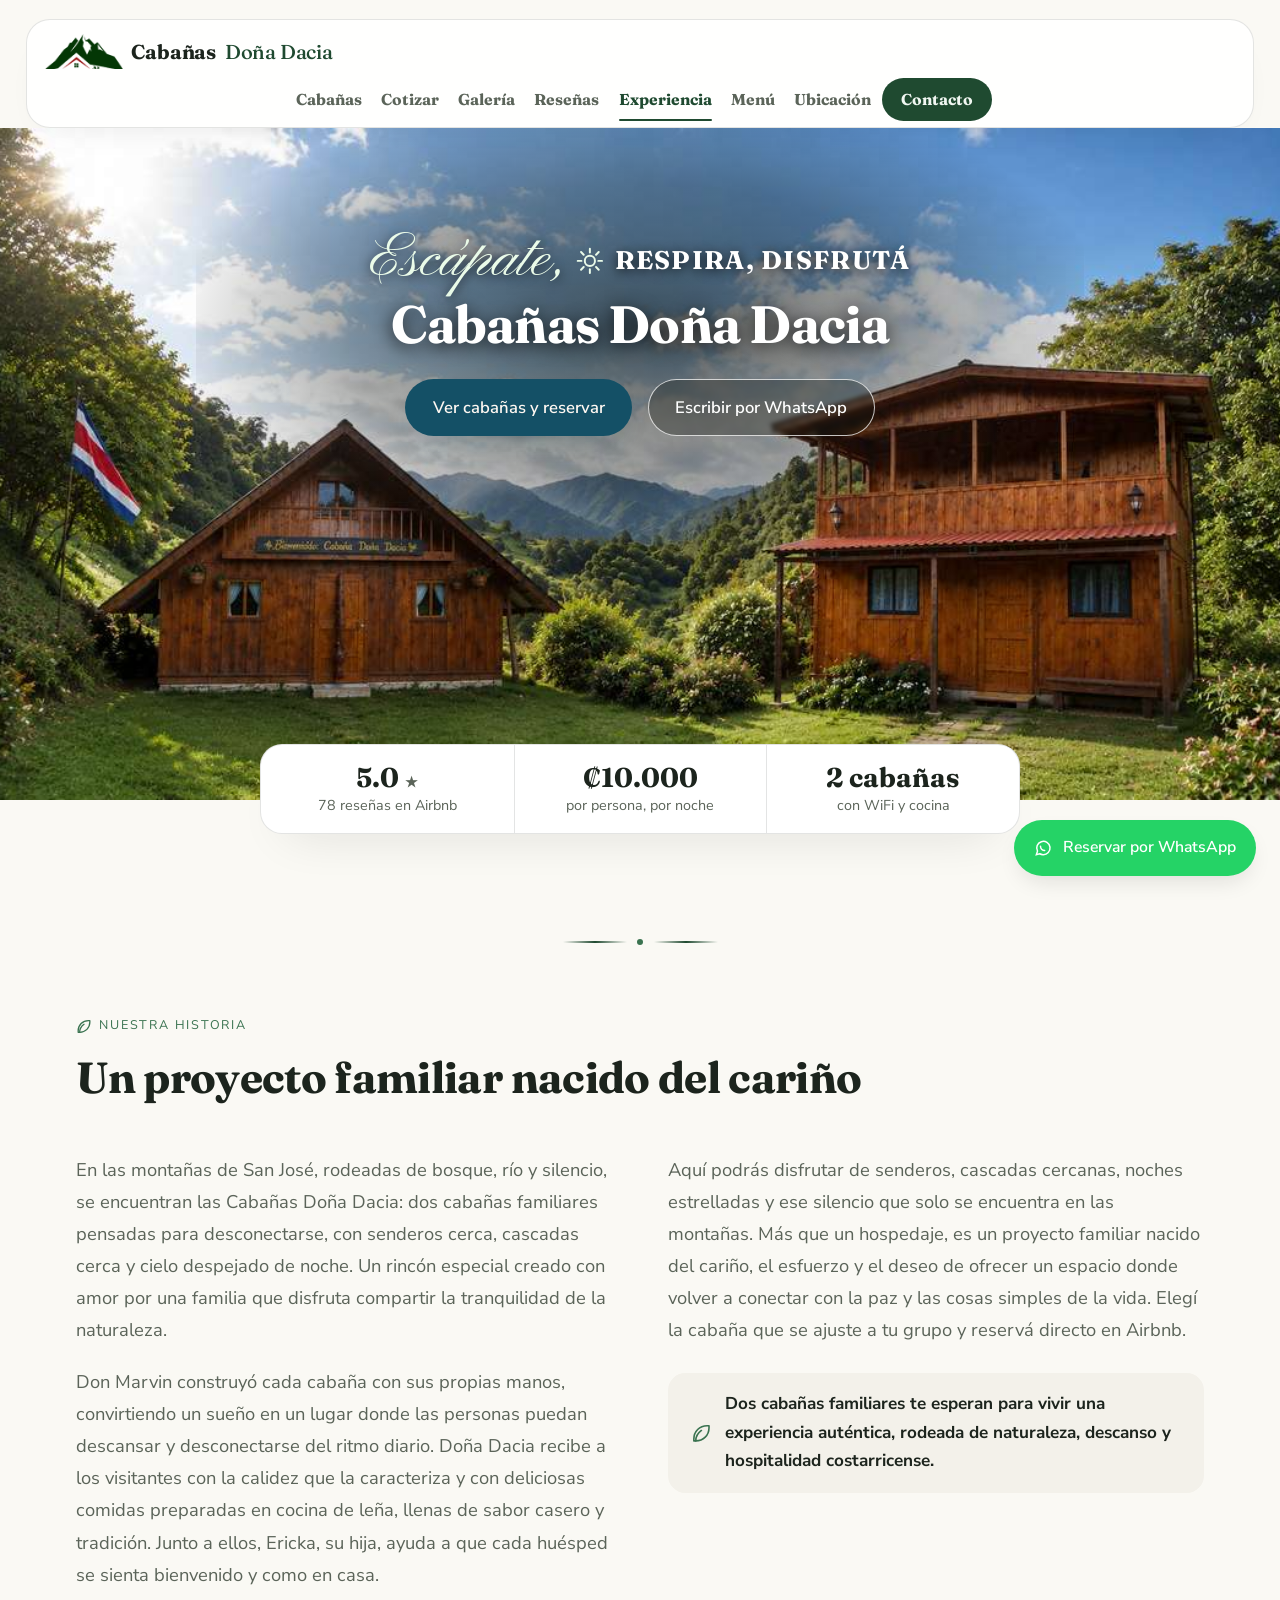
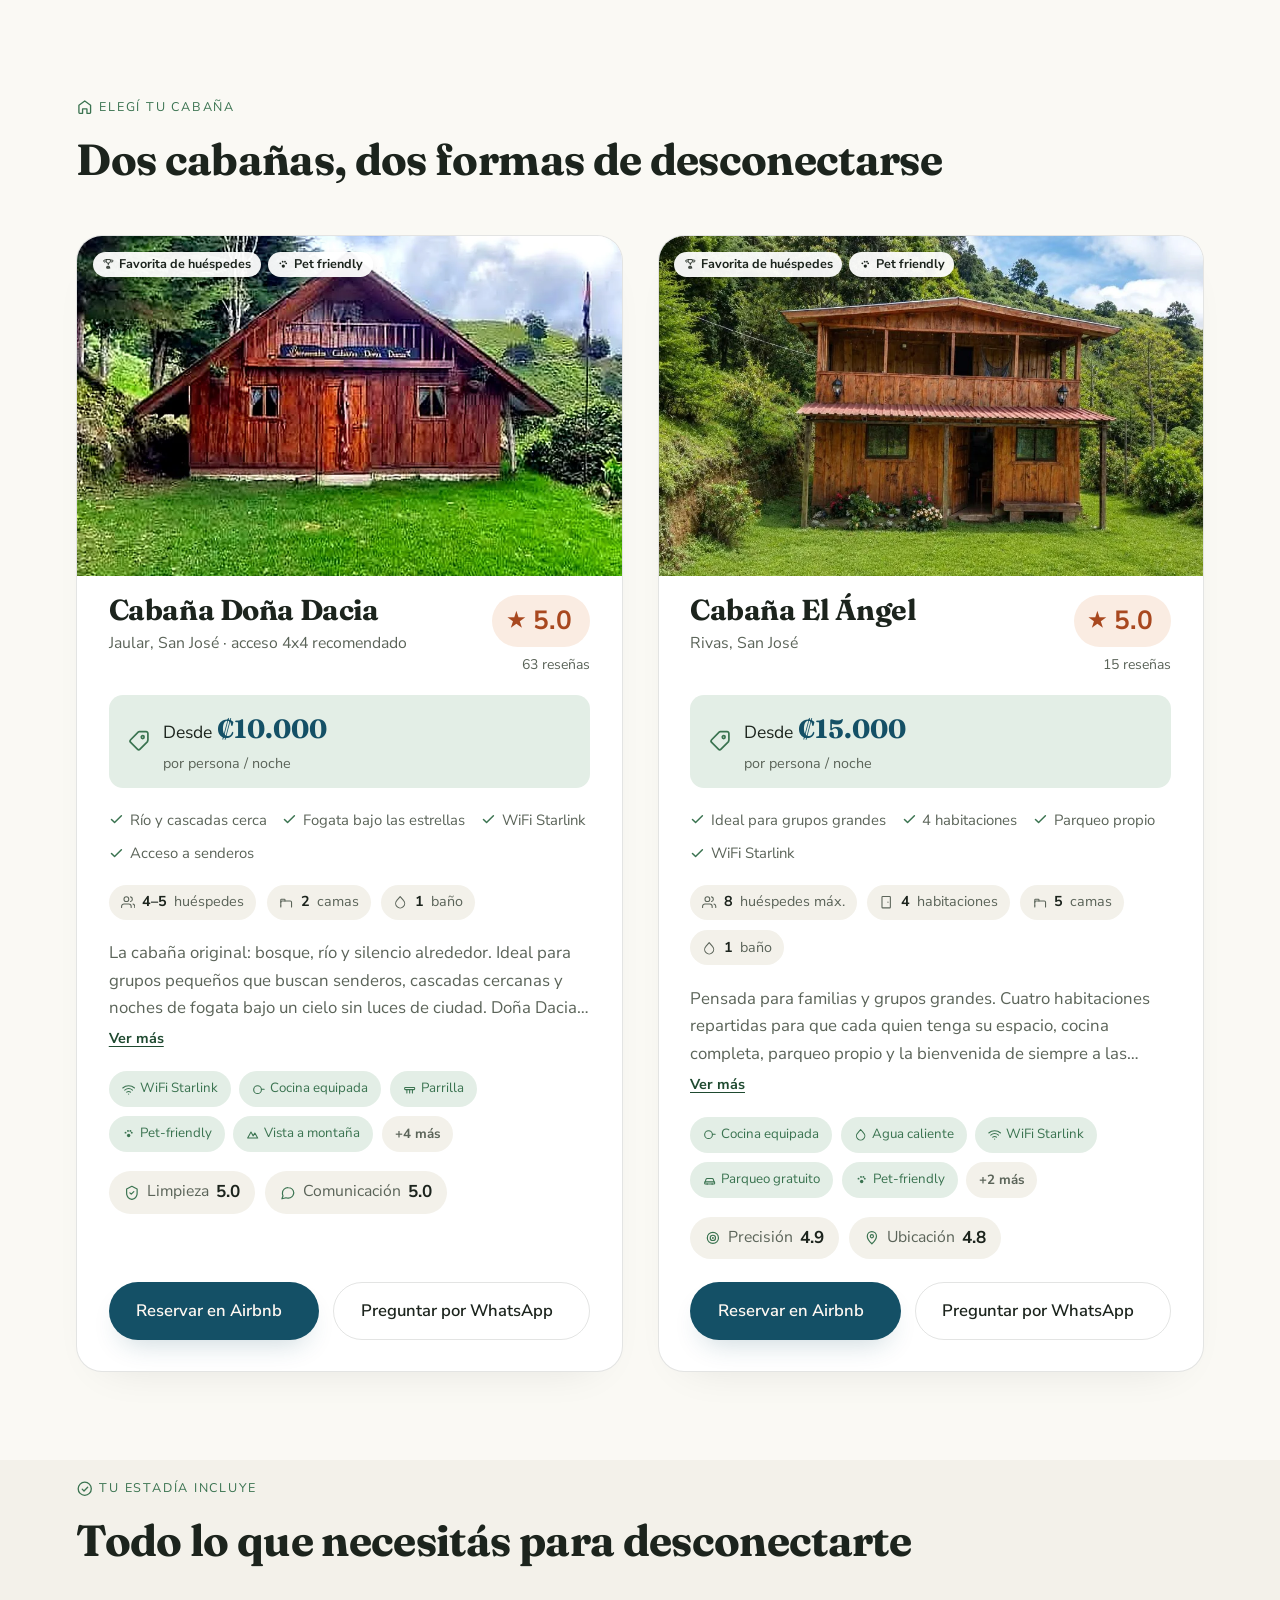
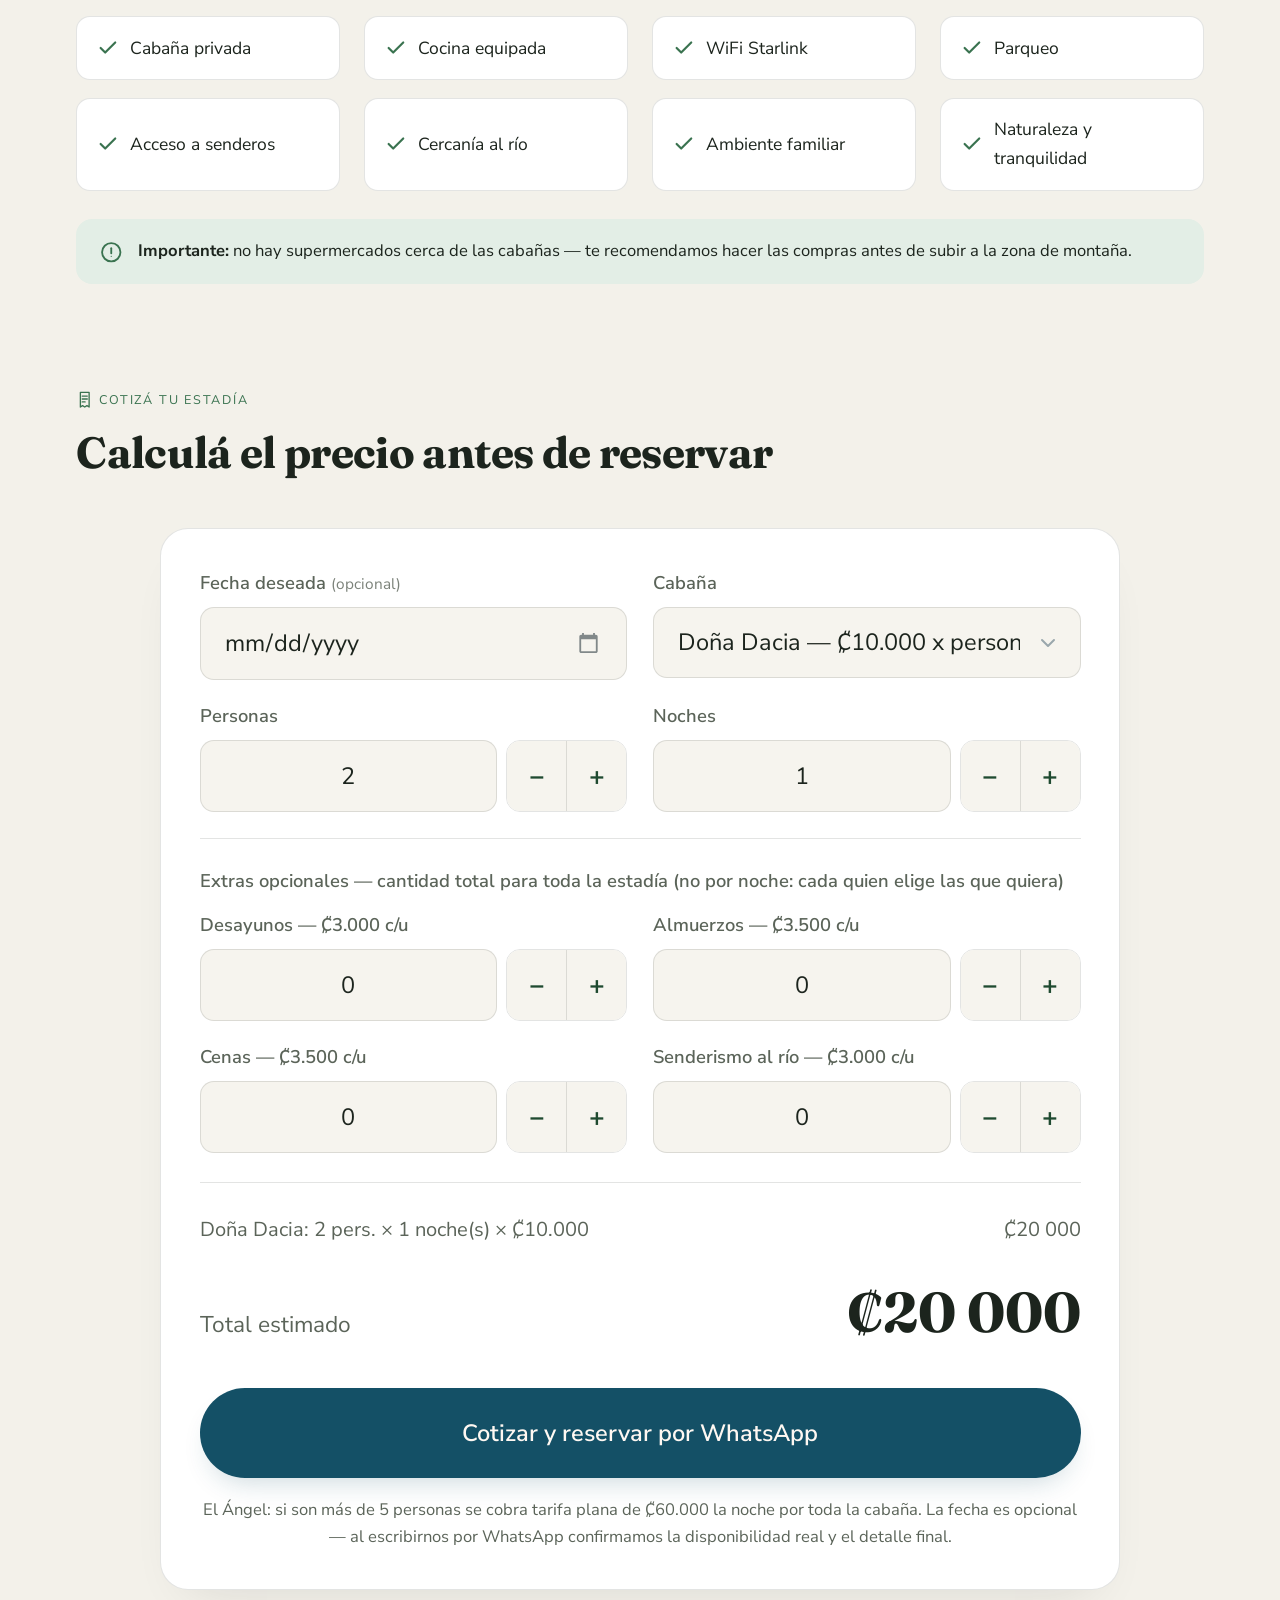
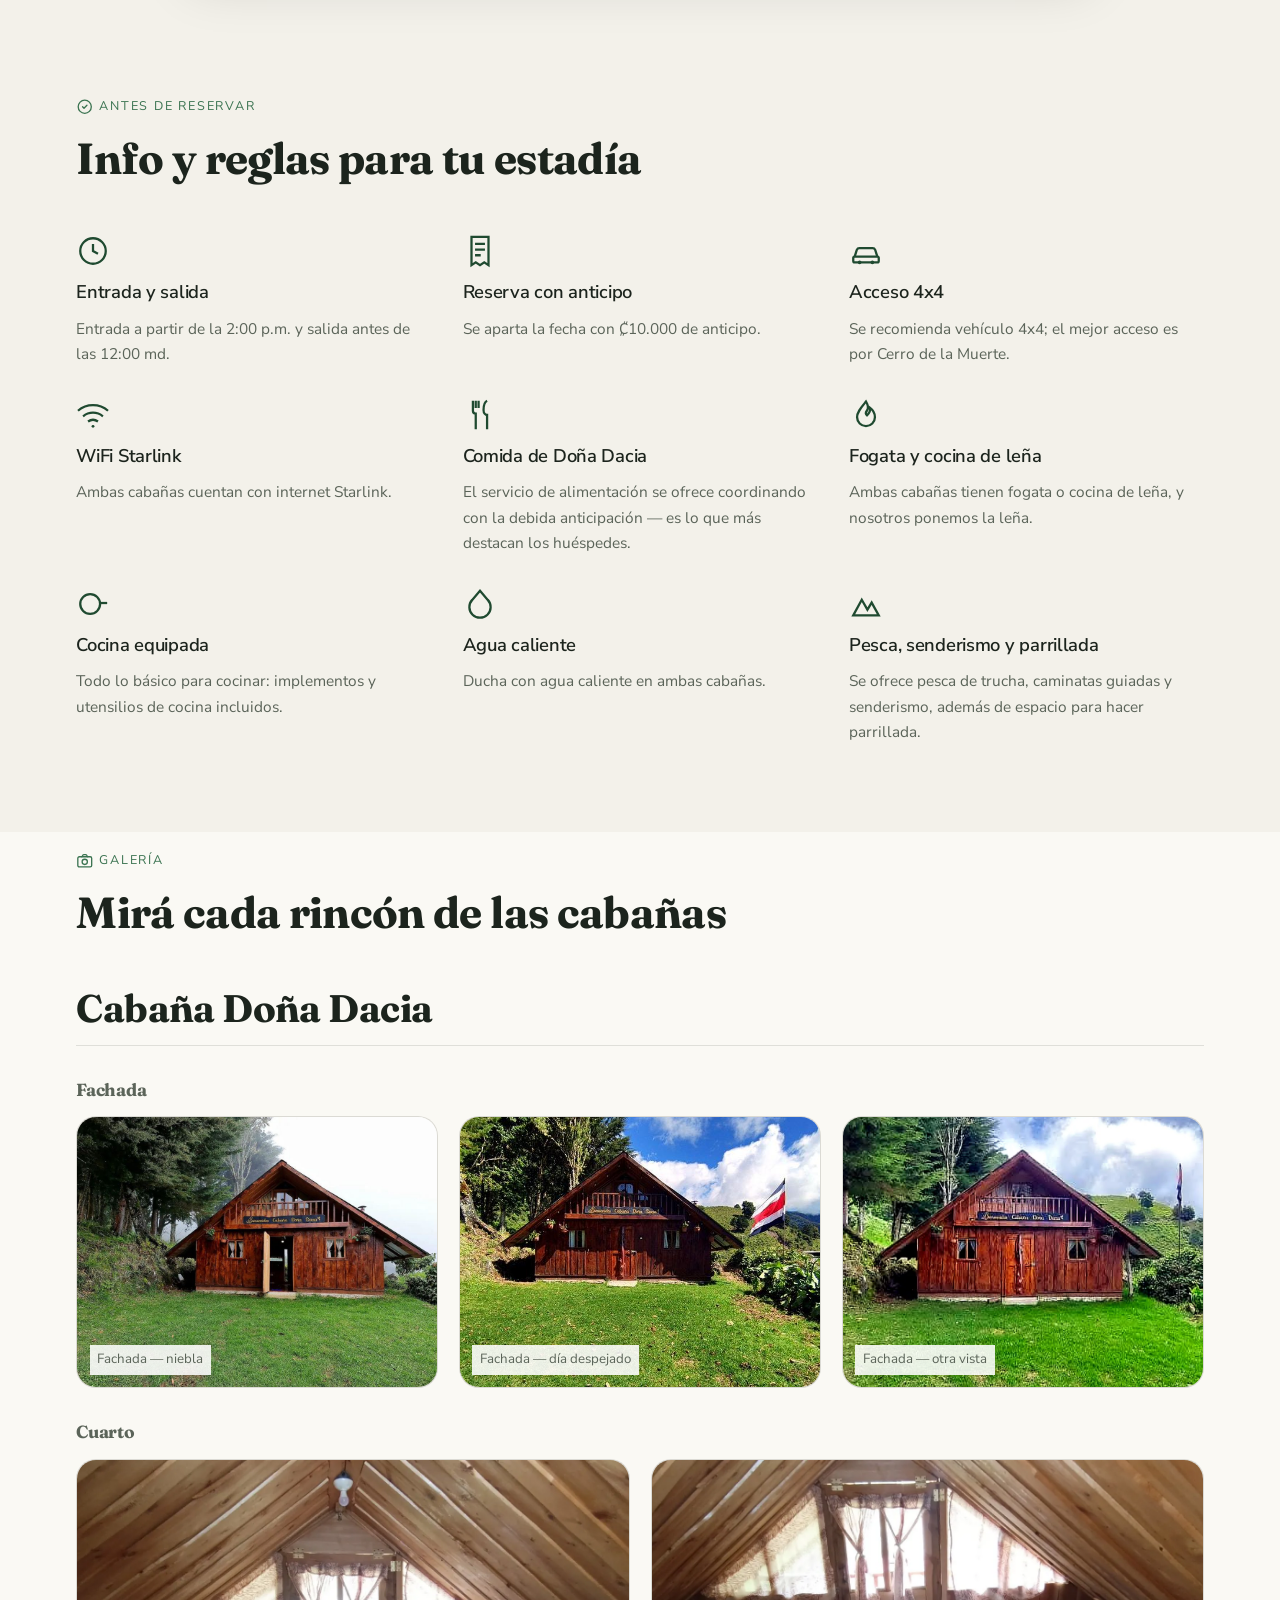
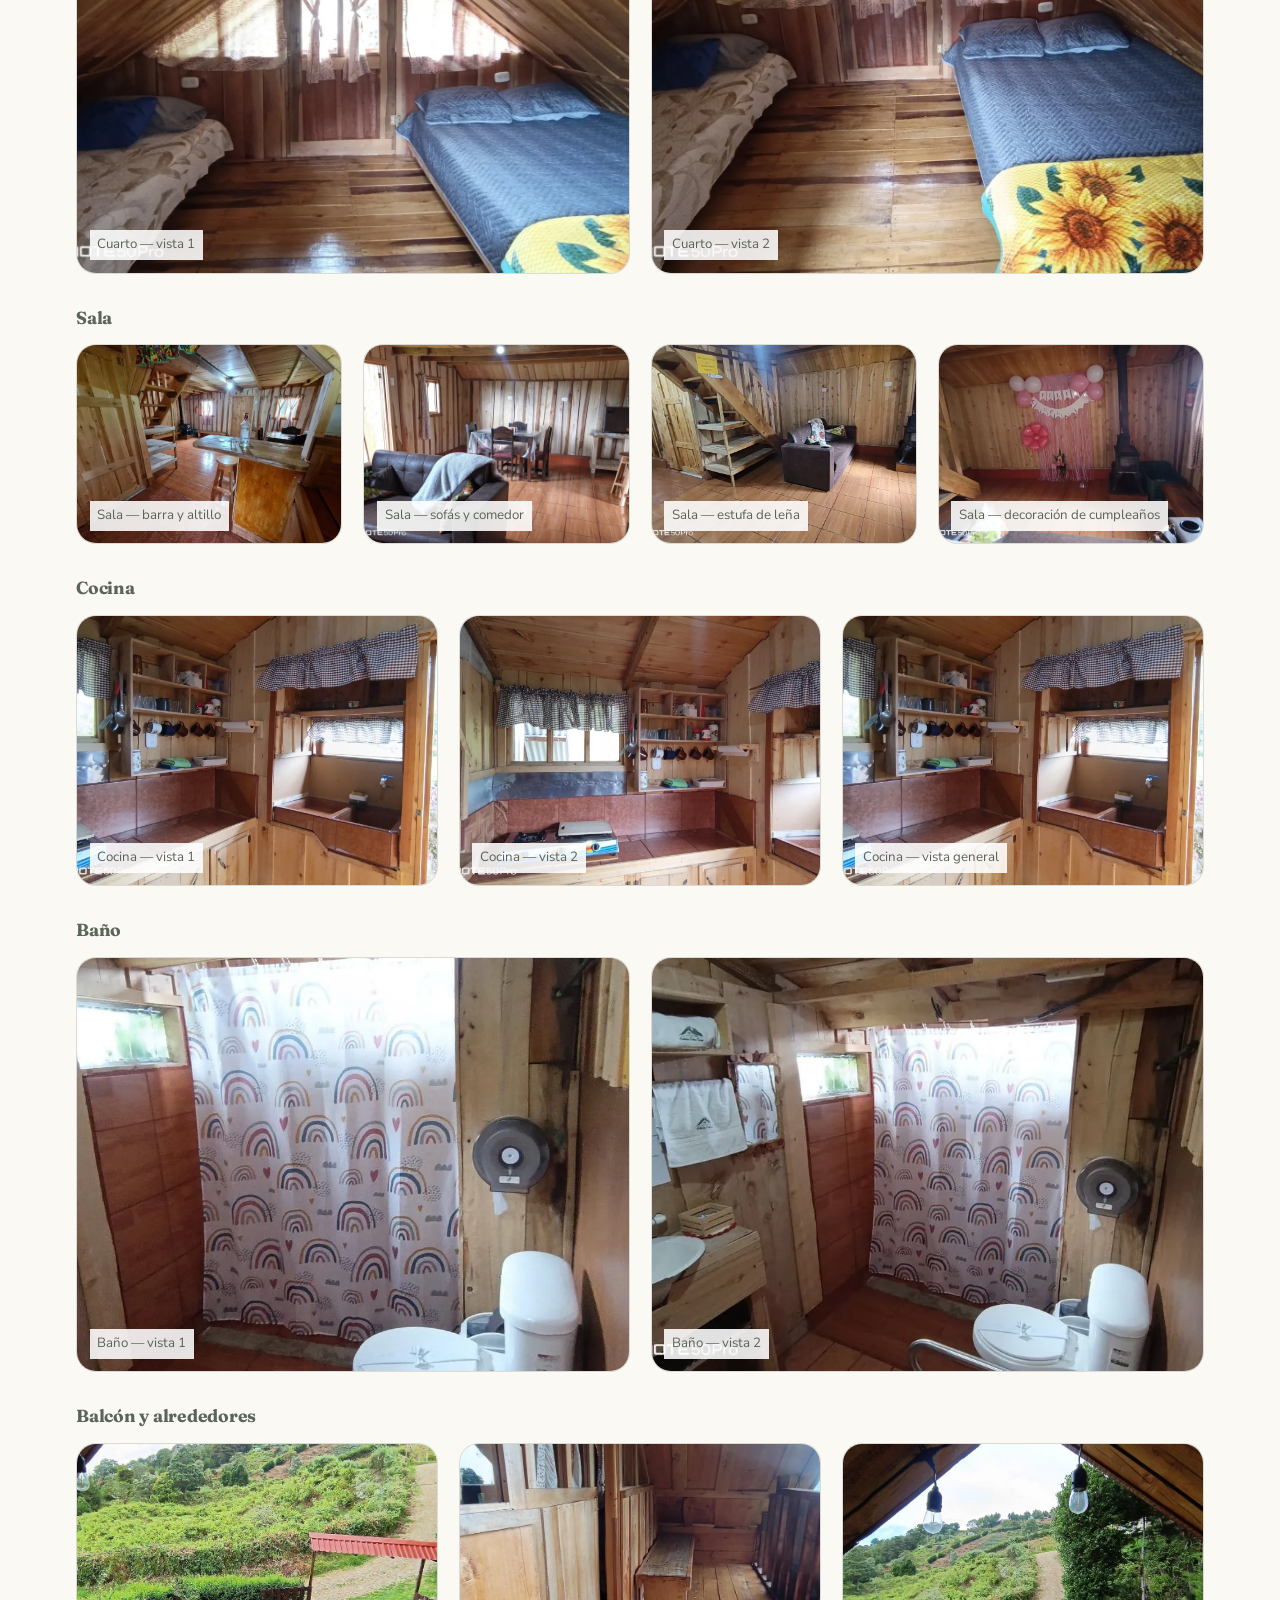
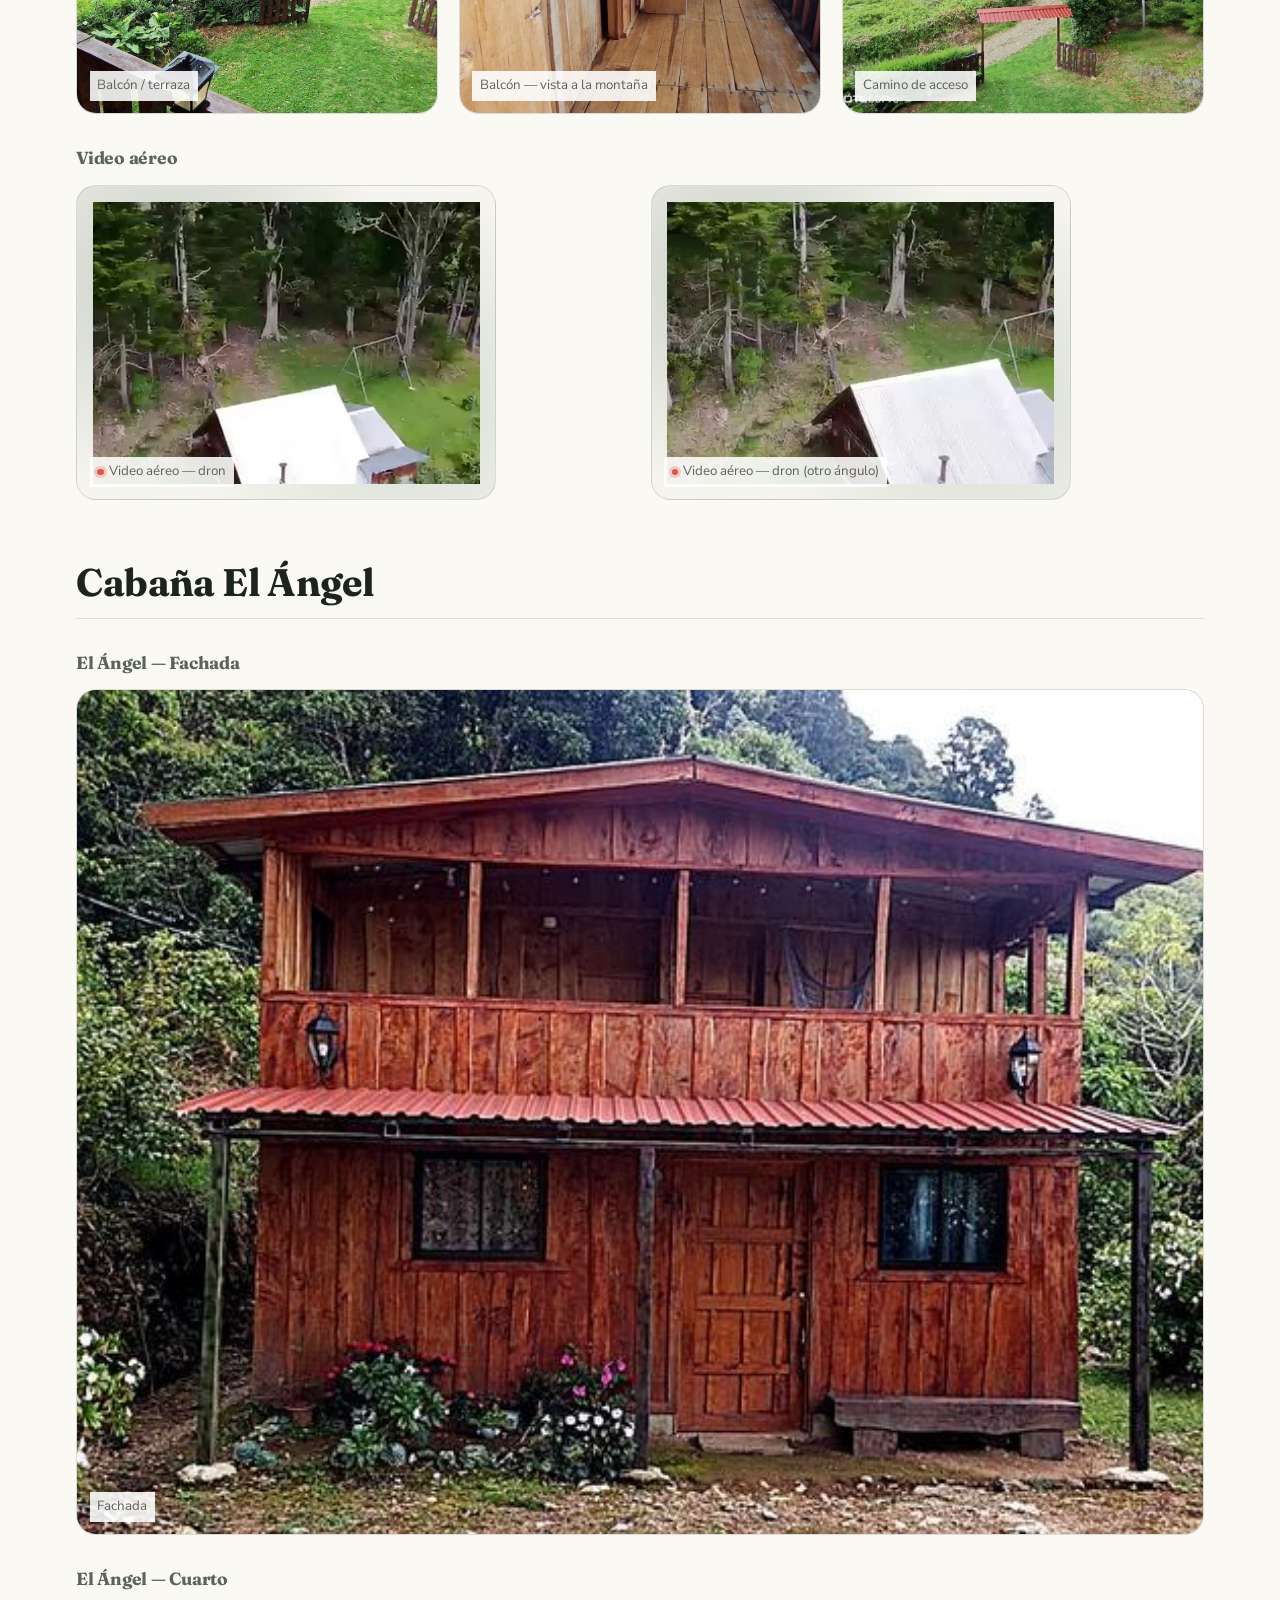
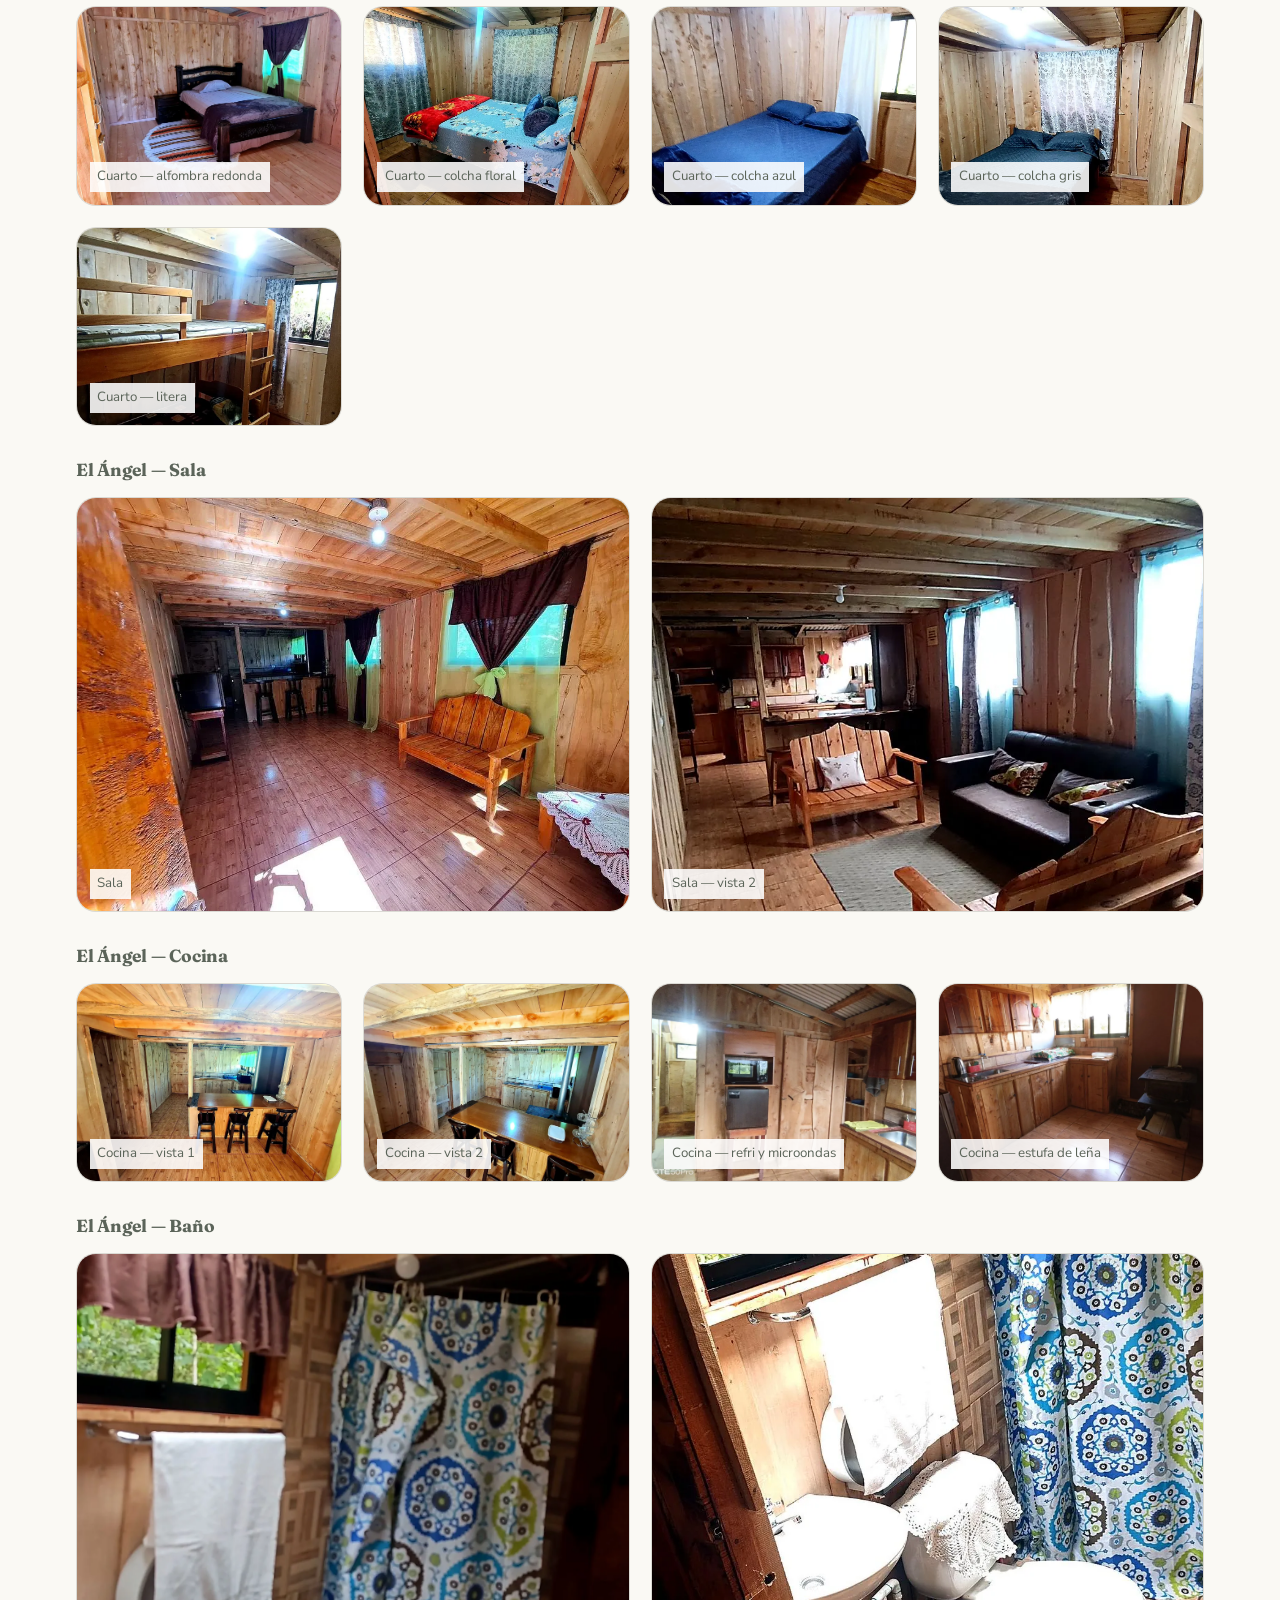
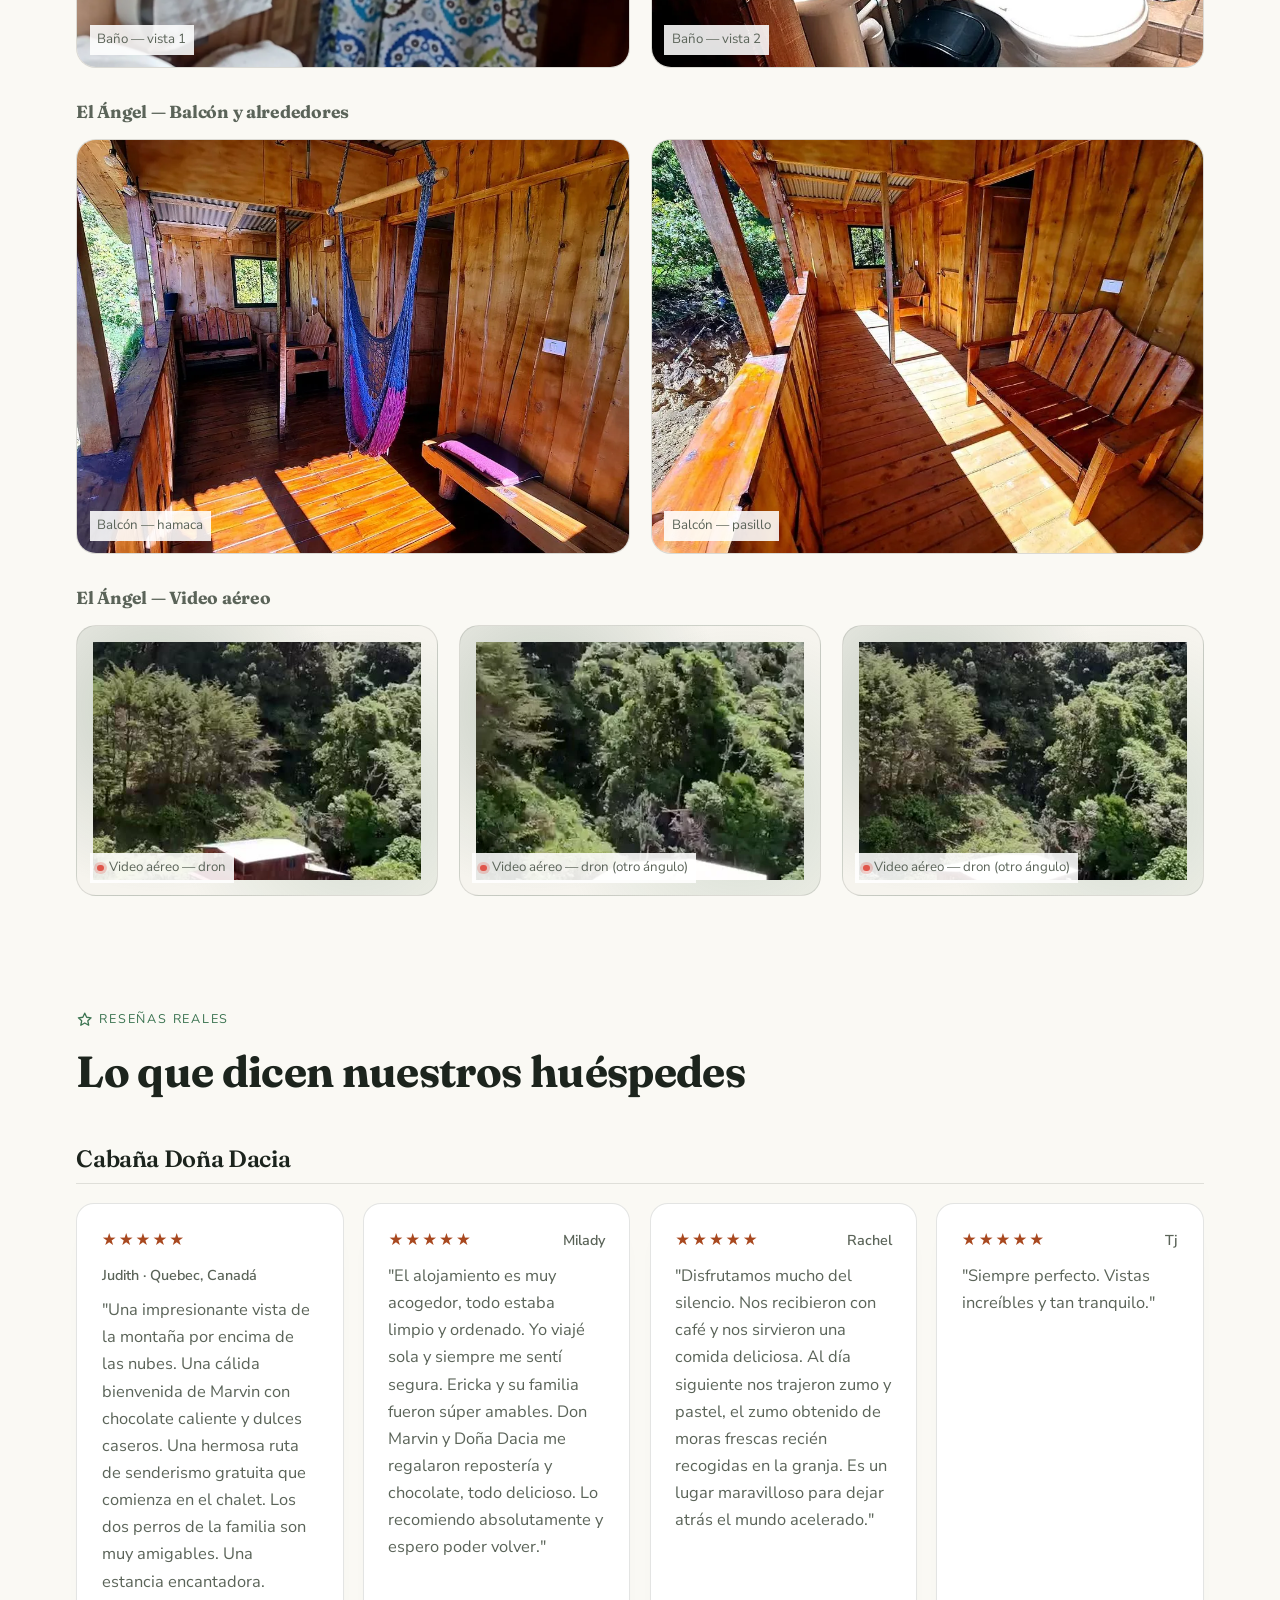
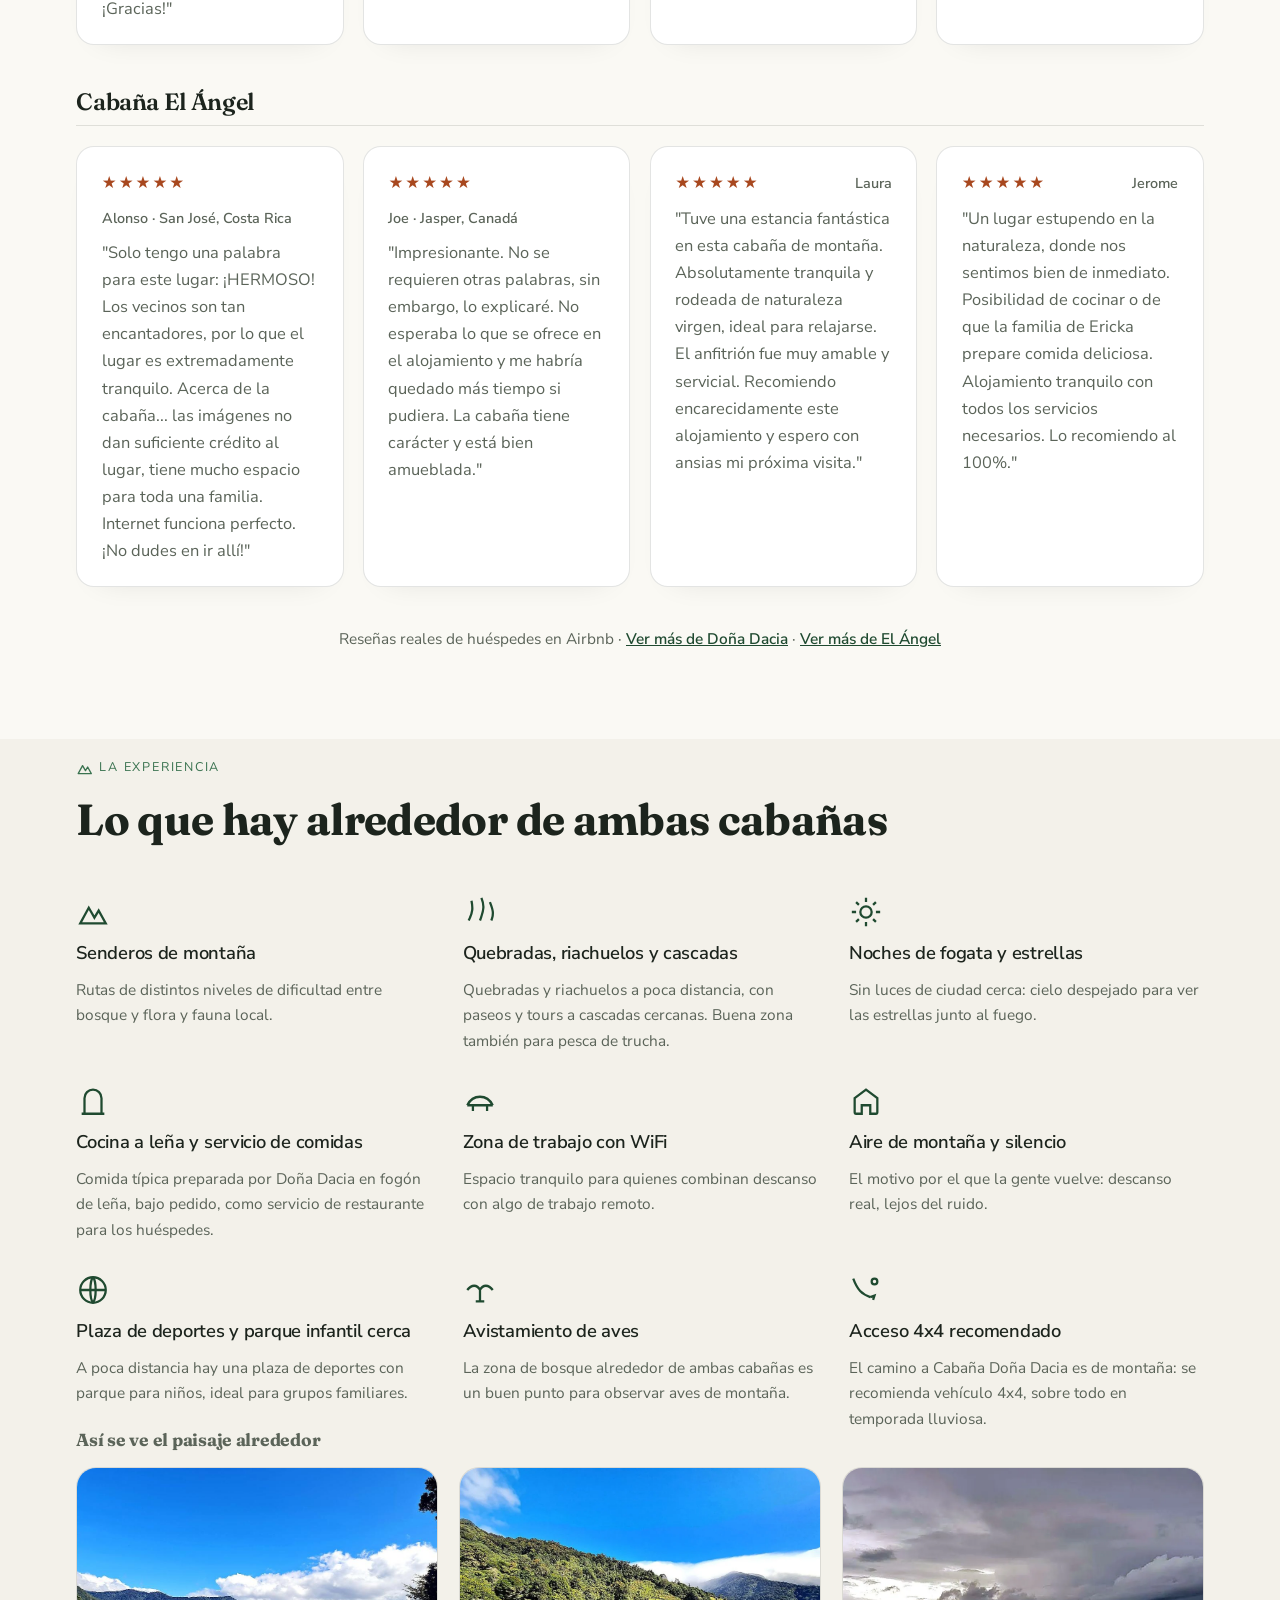
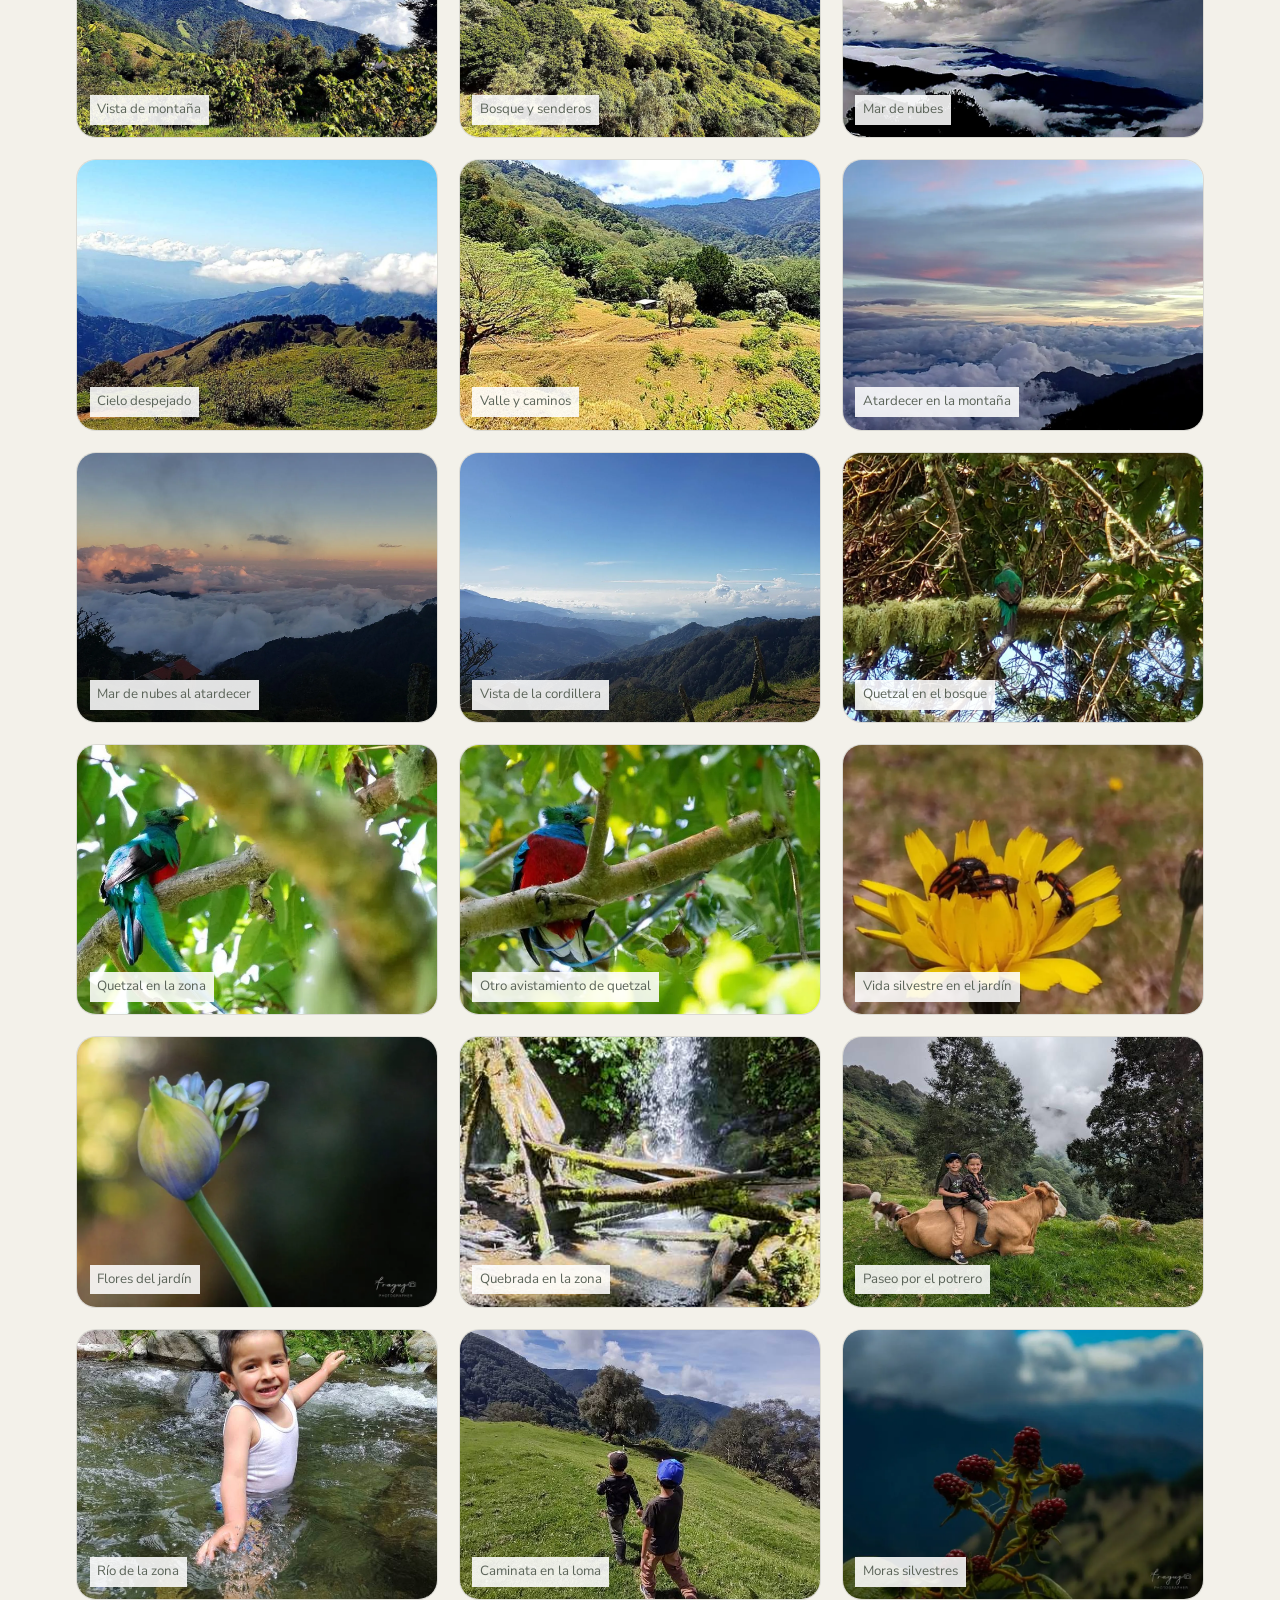
==== commit 681b6729: "Hero summary card, swipeable cabins, mobile booking bar, share image - Summary card under the hero (" ====
--- a/index.html
+++ b/index.html
@@ -599,12 +599,6 @@
     .gallery-grid-paisaje .gallery-tile{border-radius:14px;}
     .gallery-grid-paisaje .gallery-tile span{font-size:.66rem; left:.4rem; bottom:.4rem; max-width:calc(100% - .8rem);}
     .gallery-grid-paisaje > .gallery-tile:last-child{aspect-ratio:16/9;}
-  }
-  .paisaje-more{display:none;}
-  @media (max-width:480px){
-    /* En teléfono solo 6 fotos; el resto con "Ver todas las fotos" */
-    .gallery-grid-paisaje:not(.is-expanded) > .gallery-tile:nth-child(n+7){display:none;}
-    .paisaje-more{display:flex; margin:1rem auto 0;}
   }
   .gallery-grid.gallery-grid-masonry{display:block; columns:3 220px; column-gap:1.2rem;}
   .gallery-grid-masonry .gallery-tile{width:100%; break-inside:avoid; margin-bottom:1.2rem; display:block;}
@@ -948,6 +942,176 @@
     body.in-quote .wa-float{opacity:0; pointer-events:none; transform:translateY(12px);}
   }
 
+  /* ---------- Resumen bajo la portada ---------- */
+  section.hero-full{padding:0;}
+  .hero-facts{
+    position:relative; z-index:3;
+    display:grid; grid-template-columns:repeat(3, 1fr);
+    max-width:760px; width:calc(100% - 3rem); margin:-3.2rem auto 3rem;
+    background:var(--surface); border:1px solid var(--line); border-radius:22px;
+    box-shadow:0 24px 50px -28px var(--shadow);
+  }
+  .hero-fact{display:flex; flex-direction:column; align-items:center; text-align:center; gap:.15rem; padding:1.05rem .6rem;}
+  .hero-fact + .hero-fact{border-left:1px solid var(--line);}
+  .hero-fact b{font-family:"Fraunces", ui-serif, serif; font-size:1.55rem; line-height:1.1; color:var(--ink); font-weight:700; white-space:nowrap;}
+  .hero-fact-star{color:var(--gold); font-size:.85em;}
+  .hero-fact span{font-size:.82rem; color:var(--ink-soft); line-height:1.3;}
+  @media (max-width:640px){
+    .hero-facts{width:calc(100% - 2rem); margin:-2.4rem auto 2rem; border-radius:18px;}
+    .hero-fact{padding:.8rem .35rem;}
+    .hero-fact b{font-size:1.12rem;}
+    .hero-fact span{font-size:.7rem;}
+  }
+
+  /* ---------- Celular: cabañas deslizables + barra para reservar ---------- */
+  .cabin-dots, .mobile-bar{display:none;}
+  @media (max-width:640px){
+    .cabins{
+      display:flex; gap:.8rem; overflow-x:auto; overscroll-behavior-x:contain;
+      scroll-snap-type:x mandatory; scroll-padding:0 1.25rem;
+      margin:0 -1.25rem; padding:.3rem 1.25rem 1rem; scrollbar-width:none;
+    }
+    .cabins::-webkit-scrollbar{display:none;}
+    .cabins > .cabin{flex:0 0 88%; scroll-snap-align:start;}
+    .cabin-dots{display:flex; justify-content:center; gap:.5rem; margin-top:.2rem;}
+    .cabin-dots button{
+      width:.6rem; height:.6rem; padding:0; border:none; border-radius:999px; cursor:pointer;
+      background:color-mix(in srgb, var(--ink-soft) 35%, transparent);
+      transition:width .25s var(--ease-out), background .2s ease;
+    }
+    .cabin-dots button[aria-current="true"]{width:1.6rem; background:var(--accent);}
+
+    .wa-float{display:none;}
+    .mobile-bar{
+      position:fixed; left:.6rem; right:.6rem; bottom:calc(.6rem + env(safe-area-inset-bottom)); z-index:45;
+      display:flex; align-items:center; justify-content:space-between; gap:.8rem;
+      padding:.55rem .55rem .55rem 1rem; border-radius:20px;
+      background:color-mix(in srgb, var(--surface) 94%, transparent); backdrop-filter:blur(12px);
+      border:1px solid var(--line); box-shadow:0 18px 40px -16px var(--shadow);
+      transform:translateY(140%); transition:transform .3s var(--ease-out);
+    }
+    body.past-hero:not(.in-quote) .mobile-bar{transform:none;}
+    .mobile-bar-price{display:flex; flex-wrap:wrap; align-items:baseline; column-gap:.3rem; line-height:1.2;}
+    .mobile-bar-price span{font-size:.78rem; color:var(--ink-soft);}
+    .mobile-bar-price b{font-family:"Fraunces", ui-serif, serif; font-size:1.2rem; color:var(--ink);}
+    .mobile-bar-price small{flex-basis:100%; font-size:.72rem; color:var(--ink-soft);}
+    .mobile-bar-btn{
+      display:inline-flex; align-items:center; gap:.45rem; flex:none;
+      min-height:2.9rem; padding:0 1.3rem; border-radius:14px;
+      background:#1f8f4e; color:#fff; text-decoration:none;
+      font-family:"Nunito Sans", sans-serif; font-weight:800; font-size:1rem;
+    }
+    .mobile-bar-btn svg{width:20px; height:20px;}
+    .mobile-bar-btn:active{transform:scale(.97);}
+    footer{padding-bottom:6.5rem;}
+  }
+  @media (max-width:640px) and (prefers-reduced-motion: reduce){ .mobile-bar{transition:none;} }
+
+  /* ---------- Celular: filas de fotos deslizables, pestañas de galería ---------- */
+  .gallery-tabs, .swipe-hint{display:none;}
+  @media (max-width:640px){
+    #galeria .gallery-grid, .gallery-grid-paisaje, .reviews-grid, .route-photos{
+      display:flex; overflow-x:auto; overscroll-behavior-x:contain;
+      scroll-snap-type:x mandatory; scroll-padding:0 1.25rem;
+      gap:.7rem; margin:0 -1.25rem; padding:.2rem 1.25rem .6rem;
+      scrollbar-width:none;
+    }
+    #galeria .gallery-grid::-webkit-scrollbar, .gallery-grid-paisaje::-webkit-scrollbar,
+    .reviews-grid::-webkit-scrollbar, .route-photos::-webkit-scrollbar{display:none;}
+    #galeria .gallery-grid > *, .gallery-grid-paisaje > .gallery-tile{
+      flex:0 0 78%; max-width:none; scroll-snap-align:start; margin:0; border-radius:16px;
+    }
+    .gallery-grid-paisaje > .gallery-tile:last-child{aspect-ratio:4/3;}
+    .gallery-grid-paisaje .gallery-tile span{font-size:.76rem; left:.7rem; bottom:.7rem;}
+
+    .gallery-tabs{
+      display:grid; grid-template-columns:1fr 1fr; gap:.3rem; padding:.3rem;
+      background:var(--surface-2); border:1px solid var(--line); border-radius:999px;
+      position:sticky; top:calc(var(--header-offset, 70px) + .4rem); z-index:6;
+      box-shadow:0 10px 24px -20px var(--shadow);
+    }
+    .gallery-tabs button{
+      min-height:2.7rem; border:none; border-radius:999px; background:transparent; cursor:pointer;
+      font-family:"Nunito Sans", sans-serif; font-size:.95rem; font-weight:700; color:var(--ink-soft);
+      transition:background .2s ease, color .2s ease;
+    }
+    .gallery-tabs button[aria-selected="true"]{background:var(--accent); color:var(--accent-ink);}
+    .swipe-hint{display:block; margin:.7rem 0 0; font-size:.8rem; color:var(--ink-soft); text-align:center;}
+    #galeria .gallery-cabin-title, .gallery-sub-prefix{display:none;}
+    #galeria .gallery-sub{margin:1.4rem 0 .6rem; font-size:.95rem; color:var(--ink);}
+    #galeria[data-show="dacia"] .wrap > [data-cabin="angel"],
+    #galeria[data-show="angel"] .wrap > [data-cabin="dacia"]{display:none;}
+
+    .reviews-group{margin-top:1.8rem;}
+    .reviews-group h3{font-size:1.15rem;}
+    .reviews-grid > .review-card{flex:0 0 84%; scroll-snap-align:start;}
+    .review-card p{display:-webkit-box; -webkit-line-clamp:6; -webkit-box-orient:vertical; overflow:hidden; font-size:.9rem;}
+    .reviews-note{margin-top:1.2rem; font-size:.8rem;}
+
+    .includes-grid{grid-template-columns:1fr 1fr; gap:.15rem .8rem;}
+    .includes-grid li{background:none; border:none; padding:.55rem 0; font-size:.9rem; line-height:1.3; align-items:flex-start;}
+    .notice{margin-top:1.1rem; padding:.85rem 1rem; font-size:.85rem; line-height:1.5;}
+
+    .loc-guide{max-width:240px;}
+    .loc-guide figcaption{font-size:.82rem;}
+    .loc-cards-col{gap:.8rem;}
+    .loc-top-grid{gap:1.2rem;}
+    .loc-card{padding:1.1rem 1.1rem;}
+    .loc-card p{font-size:.84rem;}
+    .loc-cards-col .loc-card p{display:none;}
+    .loc-cards-col .loc-links{margin-top:.6rem; display:grid; grid-template-columns:1fr 1fr; gap:.5rem;}
+    .loc-cards-col .map-link{margin:0; justify-content:center; padding:.6rem .5rem; border-radius:12px; background:var(--surface-2); font-size:.85rem;}
+    .route-steps{gap:.7rem;}
+    .route-steps .step-text{font-size:.86rem;}
+    .route-photos{margin:1.1rem -1.1rem 0; padding:.2rem 1.1rem .5rem; scroll-padding:0 1.1rem;}
+    .route-photos > .route-photo{flex:0 0 80%; scroll-snap-align:start;}
+    .loc-route .loc-note{font-size:.8rem;}
+  }
+
+  /* ---------- Celular: historia, reglas y alrededores más compactos ---------- */
+  .story-more{display:none;}
+  @media (max-width:640px){
+    .story-text p{font-size:.95rem; line-height:1.65;}
+    .story-text:not(.is-open) p:nth-of-type(n+2){display:none;}
+    .story-more{
+      display:inline-block; margin-top:.6rem; padding:.4rem 0; background:none; border:none; cursor:pointer;
+      font-family:"Nunito Sans", sans-serif; font-size:.9rem; font-weight:700;
+      color:var(--accent); text-decoration:underline; text-underline-offset:.2em;
+    }
+    .story-highlight{margin-top:1rem; padding:.8rem 1rem; font-size:.88rem; line-height:1.45;}
+
+    /* cada punto en una fila: ícono | título + texto, todo en una tarjeta */
+    .exp-grid{
+      grid-template-columns:1fr; gap:0;
+      background:var(--surface); border:1px solid var(--line); border-radius:20px;
+      padding:.2rem 1rem;
+    }
+    .exp-item{
+      display:grid; grid-template-columns:26px 1fr; column-gap:.8rem; row-gap:.15rem; align-items:start;
+      padding:.75rem 0; border-top:1px solid var(--line);
+    }
+    .exp-item:first-child{border-top:none;}
+    .exp-item .exp-icon{width:24px; height:24px; grid-row:1 / span 2; margin-top:.05rem;}
+    .exp-item h3{font-size:.95rem; line-height:1.3;}
+    .exp-item p{font-size:.82rem; line-height:1.45; margin:0;}
+  }
+
+  /* ---------- Celular: tarjetas de cabaña con menos texto ---------- */
+  @media (max-width:640px){
+    /* lo que ya dicen las etiquetas, la estrella 5.0 y la descripción larga */
+    .cabin-highlights, .cabin .review-line, .cabin-desc-wrap{display:none;}
+    .cabin{gap:.9rem; padding:1.3rem 1.2rem 1.3rem;}
+    .cabin-photo{margin:-1.3rem -1.2rem 0;}
+    .cabin h3{font-size:1.4rem;}
+    .cabin .place{font-size:.82rem;}
+    .rating-score{font-size:1.2rem;}
+    .cabin-price-bar{padding:.55rem .9rem;}
+    .cabin-price-bar b{font-size:1.3rem;}
+    .cabin-price-bar small{font-size:.78rem;}
+    .cabin-stats{gap:.4rem;}
+    .cabin-stats span{font-size:.78rem; padding:.35em .7em;}
+  }
+
   /* ---------- Reveal on scroll ---------- */
   .reveal{opacity:0; transform:translateY(14px); transition:opacity .6s ease, transform .6s ease;}
   .reveal.in{opacity:1; transform:none;}
@@ -995,6 +1159,12 @@
       </div>
     </div>
   </section>
+
+  <div class="hero-facts" aria-label="Resumen">
+    <div class="hero-fact"><b>5.0 <span class="hero-fact-star" aria-hidden="true">★</span></b><span>78 reseñas en Airbnb</span></div>
+    <div class="hero-fact"><b>₡10.000</b><span>por persona, por noche</span></div>
+    <div class="hero-fact"><b>2 cabañas</b><span>con WiFi y cocina</span></div>
+  </div>
   <div class="divider" aria-hidden="true">
     <span class="divider-line"></span>
     <span class="divider-dot"></span>
@@ -1011,6 +1181,7 @@
         <p>En las montañas de San José, rodeadas de bosque, río y silencio, se encuentran las Cabañas Doña Dacia: dos cabañas familiares pensadas para desconectarse, con senderos cerca, cascadas cerca y cielo despejado de noche. Un rincón especial creado con amor por una familia que disfruta compartir la tranquilidad de la naturaleza.</p>
         <p>Don Marvin construyó cada cabaña con sus propias manos, convirtiendo un sueño en un lugar donde las personas puedan descansar y desconectarse del ritmo diario. Doña Dacia recibe a los visitantes con la calidez que la caracteriza y con deliciosas comidas preparadas en cocina de leña, llenas de sabor casero y tradición. Junto a ellos, Ericka, su hija, ayuda a que cada huésped se sienta bienvenido y como en casa.</p>
         <p>Aquí podrás disfrutar de senderos, cascadas cercanas, noches estrelladas y ese silencio que solo se encuentra en las montañas. Más que un hospedaje, es un proyecto familiar nacido del cariño, el esfuerzo y el deseo de ofrecer un espacio donde volver a conectar con la paz y las cosas simples de la vida. Elegí la cabaña que se ajuste a tu grupo y reservá directo en Airbnb.</p>
+        <button type="button" class="story-more" aria-expanded="false">Leer la historia completa</button>
         <div class="story-highlight">
           <svg class="mini-icon" aria-hidden="true" viewBox="0 0 24 24" fill="none" stroke="currentColor" stroke-width="1.7" stroke-linecap="round" stroke-linejoin="round"><path d="M5 21c8 0 14-6 14-14V5h-2C9 5 3 11 3 19v2z"/><path d="M5 21c0-4 2-8 6-11"/></svg>
           Dos cabañas familiares te esperan para vivir una experiencia auténtica, rodeada de naturaleza, descanso y hospitalidad costarricense.
@@ -1144,6 +1315,7 @@
         </article>
 
       </div>
+      <div class="cabin-dots" aria-hidden="true"></div>
     </div>
   </section>
 
@@ -1298,6 +1470,11 @@
         <span class="label"><svg class="label-icon" aria-hidden="true" viewBox="0 0 24 24" fill="none" stroke="currentColor" stroke-width="1.8" stroke-linecap="round" stroke-linejoin="round"><rect x="2.5" y="6.5" width="19" height="14" rx="2"/><path d="M8 6.5l1.6-2.4a1.5 1.5 0 011.25-.6h2.3a1.5 1.5 0 011.25.6L16 6.5"/><circle cx="12" cy="13.5" r="3.6"/></svg>Galería</span>
         <h2>Mirá cada rincón de las cabañas</h2>
       </div>
+      <div class="gallery-tabs" role="tablist" aria-label="Elegí la cabaña">
+        <button type="button" role="tab" aria-selected="true" data-cabin="dacia">Doña Dacia</button>
+        <button type="button" role="tab" aria-selected="false" data-cabin="angel">El Ángel</button>
+      </div>
+      <p class="swipe-hint">Deslizá cada fila para ver más fotos</p>
       <h3 class="gallery-cabin-title reveal">Cabaña Doña Dacia</h3>
       <h3 class="gallery-sub reveal">Fachada</h3>
       <div class="gallery-grid reveal">
@@ -1517,7 +1694,6 @@
         <div class="gallery-tile gallery-tile-photo"><img src="images/grupo-de-excursionistas-frente-a-la-cabana-do.jpg" alt="Grupo de excursionistas frente a la Cabaña Doña Dacia" loading="lazy"><span>Huéspedes en la cabaña</span></div>
         <div class="gallery-tile gallery-tile-photo"><img src="images/cascada-entre-rocas-cerca-de-las-cabanas.jpg" alt="Cascada entre rocas cerca de las cabañas" loading="lazy"><span>Cascada en la zona</span></div><div class="gallery-tile gallery-tile-photo"><img src="images/vista-panoramica-de-la-cordillera-de-montana-.webp" alt="Vista panorámica de la cordillera de montaña desde la zona" loading="lazy"><span>Panorámica de la cordillera</span></div><div class="gallery-tile gallery-tile-photo"><img src="images/atardecer-sobre-la-cordillera-de-montana.webp" alt="Atardecer sobre la cordillera de montaña" loading="lazy"><span>Atardecer en la cordillera</span></div><div class="gallery-tile gallery-tile-photo"><img src="images/nina-jugando-en-los-columpios-de-la-zona-de-j.webp" alt="Niña jugando en los columpios de la zona de juegos junto a las cabañas" loading="lazy"><span>Columpios para los niños</span></div><div class="gallery-tile gallery-tile-photo"><img src="images/desayuno-tipico-con-gallo-pinto-queso-tortill.webp" alt="Desayuno típico con gallo pinto, queso, tortilla y café servido al aire libre" loading="lazy"><span>Desayuno típico de la zona</span></div><div class="gallery-tile gallery-tile-photo"><img src="images/trucha-recien-pescada-en-la-zona.webp" alt="Trucha recién pescada en la zona" loading="lazy"><span>Pesca de trucha en la zona</span></div><div class="gallery-tile gallery-tile-photo"><img src="images/vista-al-cerro-chirripo-desde-la-cordillera-c.webp" alt="Vista al Cerro Chirripó desde la cordillera cercana a las cabañas" loading="lazy"><span>Vista al Cerro Chirripó</span></div>
         </div>
-        <button type="button" class="btn btn-ghost paisaje-more" aria-expanded="false">Ver todas las fotos (31)</button>
     </div>
   </section>
 
@@ -1552,12 +1728,12 @@
         <div class="loc-card reveal">
           <h3>Cabaña Doña Dacia — Jaular</h3>
           <p>Se recomienda vehículo 4x4 para el último tramo de acceso. Al confirmar tu reserva te compartimos las indicaciones detalladas para llegar.</p>
-          <div class="loc-links"><a class="map-link" href="https://share.google/QJA9sr5u6AC8b64lU" target="_blank" rel="noopener"><svg viewBox="0 0 24 24" fill="none" stroke="currentColor" stroke-width="1.8"><path d="M12 21s-7-6.3-7-11.5A7 7 0 0119 9.5C19 14.7 12 21 12 21z"/><circle cx="12" cy="9.5" r="2.4"/></svg><span>Ver ubicación en Google Maps</span></a><a class="map-link" href="https://ul.waze.com/ul?from=place.ChIJoa7yhIU1oY8RwzqCaA8JP5U&utm_campaign=default&utm_source=waze_website&utm_medium=lm_share_location" target="_blank" rel="noopener"><svg viewBox="0 0 24 24" fill="none" stroke="currentColor" stroke-width="1.8"><circle cx="12" cy="12" r="9"/><path d="M9 10c0-1.5 1.3-2.5 3-2.5s3 1 3 2.5-1.2 2-3 3.2"/><circle cx="12" cy="16.5" r=".6" fill="currentColor" stroke="none"/></svg><span>Cómo llegar por Waze</span></a></div>
+          <div class="loc-links"><a class="map-link" href="https://share.google/QJA9sr5u6AC8b64lU" target="_blank" rel="noopener"><svg viewBox="0 0 24 24" fill="none" stroke="currentColor" stroke-width="1.8"><path d="M12 21s-7-6.3-7-11.5A7 7 0 0119 9.5C19 14.7 12 21 12 21z"/><circle cx="12" cy="9.5" r="2.4"/></svg><span>Google Maps</span></a><a class="map-link" href="https://ul.waze.com/ul?from=place.ChIJoa7yhIU1oY8RwzqCaA8JP5U&utm_campaign=default&utm_source=waze_website&utm_medium=lm_share_location" target="_blank" rel="noopener"><svg viewBox="0 0 24 24" fill="none" stroke="currentColor" stroke-width="1.8"><circle cx="12" cy="12" r="9"/><path d="M9 10c0-1.5 1.3-2.5 3-2.5s3 1 3 2.5-1.2 2-3 3.2"/><circle cx="12" cy="16.5" r=".6" fill="currentColor" stroke="none"/></svg><span>Waze</span></a></div>
         </div>
         <div class="loc-card reveal">
           <h3>Cabaña El Ángel — Rivas</h3>
           <p>Cuenta con parqueo propio dentro de la propiedad. Te enviamos las indicaciones detalladas junto con la confirmación de tu reserva.</p>
-          <div class="loc-links"><a class="map-link" href="https://share.google/0TblBTOmPVxsKXJ1s" target="_blank" rel="noopener"><svg viewBox="0 0 24 24" fill="none" stroke="currentColor" stroke-width="1.8"><path d="M12 21s-7-6.3-7-11.5A7 7 0 0119 9.5C19 14.7 12 21 12 21z"/><circle cx="12" cy="9.5" r="2.4"/></svg><span>Ver ubicación en Google Maps</span></a><a class="map-link" href="https://ul.waze.com/ul?from=place.ChIJ6dfEtxI1oY8R8zMOfA13gZk&utm_campaign=default&utm_source=waze_website&utm_medium=lm_share_location" target="_blank" rel="noopener"><svg viewBox="0 0 24 24" fill="none" stroke="currentColor" stroke-width="1.8"><circle cx="12" cy="12" r="9"/><path d="M9 10c0-1.5 1.3-2.5 3-2.5s3 1 3 2.5-1.2 2-3 3.2"/><circle cx="12" cy="16.5" r=".6" fill="currentColor" stroke="none"/></svg><span>Cómo llegar por Waze</span></a></div>
+          <div class="loc-links"><a class="map-link" href="https://share.google/0TblBTOmPVxsKXJ1s" target="_blank" rel="noopener"><svg viewBox="0 0 24 24" fill="none" stroke="currentColor" stroke-width="1.8"><path d="M12 21s-7-6.3-7-11.5A7 7 0 0119 9.5C19 14.7 12 21 12 21z"/><circle cx="12" cy="9.5" r="2.4"/></svg><span>Google Maps</span></a><a class="map-link" href="https://ul.waze.com/ul?from=place.ChIJ6dfEtxI1oY8R8zMOfA13gZk&utm_campaign=default&utm_source=waze_website&utm_medium=lm_share_location" target="_blank" rel="noopener"><svg viewBox="0 0 24 24" fill="none" stroke="currentColor" stroke-width="1.8"><circle cx="12" cy="12" r="9"/><path d="M9 10c0-1.5 1.3-2.5 3-2.5s3 1 3 2.5-1.2 2-3 3.2"/><circle cx="12" cy="16.5" r=".6" fill="currentColor" stroke="none"/></svg><span>Waze</span></a></div>
         </div>
       </div>
       </div>
@@ -1610,6 +1786,13 @@
   </div>
 </footer>
 
+<div class="mobile-bar">
+  <div class="mobile-bar-price"><span>Desde</span> <b>₡10.000</b><small>por persona / noche</small></div>
+  <a class="mobile-bar-btn" href="https://wa.me/50662281910?text=Hola%2C%20quisiera%20m%C3%A1s%20informaci%C3%B3n%20para%20reservar" target="_blank" rel="noopener">
+    <svg viewBox="0 0 24 24" fill="none" stroke="currentColor" stroke-width="1.8" aria-hidden="true"><path d="M4 20l1.4-4.2A8 8 0 1112 20a7.9 7.9 0 01-4-1.1L4 20z"/><path d="M9 10c0 3 2.5 5 5 5" stroke-linecap="round"/></svg>
+    Reservar
+  </a>
+</div>
 <a class="wa-float" href="https://wa.me/50662281910?text=Hola%2C%20quisiera%20m%C3%A1s%20informaci%C3%B3n%20para%20reservar" target="_blank" rel="noopener" aria-label="Escribir por WhatsApp">
   <svg viewBox="0 0 24 24" fill="none" stroke="currentColor" stroke-width="1.8"><path d="M4 20l1.4-4.2A8 8 0 1112 20a7.9 7.9 0 01-4-1.1L4 20z"/><path d="M9 10c0 3 2.5 5 5 5" stroke-linecap="round"/></svg>
   <span class="wa-text">Reservar por WhatsApp</span>
@@ -1972,7 +2155,7 @@
     }
     function openLightbox(img){
       lastFocused = document.activeElement;
-      group = Array.prototype.slice.call(document.querySelectorAll('.gallery-tile-photo img, .menu-poster img, .route-photo img, .loc-guide-img'));
+      group = Array.prototype.slice.call(document.querySelectorAll('.gallery-tile-photo img, .menu-poster img, .route-photo img, .loc-guide-img')).filter(function(i){ return i.offsetParent !== null; });
       if (!group.length) group = [img];
       var idx = group.indexOf(img);
       showIndex(idx === -1 ? 0 : idx);
@@ -2076,17 +2259,74 @@
         }
       }
     });
-    // Galería de paisaje en teléfono: "Ver todas las fotos" / "Ver menos fotos"
-    document.querySelectorAll('.paisaje-more').forEach(function(btn){
-      var label = btn.textContent;
+    // Celular: barra "Reservar" aparece después de la portada
+    var hero = document.querySelector('.hero-full');
+    if (hero && 'IntersectionObserver' in window){
+      new IntersectionObserver(function(entries){
+        var e = entries[0];
+        document.body.classList.toggle('past-hero', !e.isIntersecting && e.boundingClientRect.top < 0);
+      }, {threshold:0}).observe(hero);
+    }
+
+    // Celular: puntitos de las cabañas deslizables
+    var cabinsRow = document.querySelector('.cabins');
+    var dotsWrap = document.querySelector('.cabin-dots');
+    if (cabinsRow && dotsWrap){
+      var cards = cabinsRow.querySelectorAll('.cabin');
+      cards.forEach(function(card, i){
+        var d = document.createElement('button');
+        d.type = 'button';
+        d.setAttribute('aria-label', 'Ver cabaña ' + (i + 1));
+        d.addEventListener('click', function(){ cabinsRow.scrollTo({left: card.offsetLeft - cards[0].offsetLeft, behavior:'smooth'}); });
+        dotsWrap.appendChild(d);
+      });
+      dotsWrap.removeAttribute('aria-hidden');
+      var dots = dotsWrap.querySelectorAll('button');
+      function markDot(){
+        var step = cards.length > 1 ? cards[1].offsetLeft - cards[0].offsetLeft : 1;
+        var idx = Math.round(cabinsRow.scrollLeft / step);
+        dots.forEach(function(d, i){ d.setAttribute('aria-current', String(i === idx)); });
+      }
+      cabinsRow.addEventListener('scroll', function(){ requestAnimationFrame(markDot); }, {passive:true});
+      markDot();
+    }
+
+    // Galería: pestañas Doña Dacia / El Ángel (solo se ven en celular)
+    var gal = document.getElementById('galeria');
+    var tabs = gal ? gal.querySelectorAll('.gallery-tabs [role="tab"]') : [];
+    if (gal && tabs.length){
+      var cabin = null, titles = 0;
+      gal.querySelectorAll('.wrap > *').forEach(function(el){
+        if (el.classList.contains('gallery-cabin-title')){ cabin = titles++ === 0 ? 'dacia' : 'angel'; }
+        if (cabin) el.setAttribute('data-cabin', cabin);
+        if (el.classList.contains('gallery-sub')){
+          el.innerHTML = el.innerHTML.replace(/^(El Ángel — )/, '<span class="gallery-sub-prefix">$1</span>');
+        }
+      });
+      function showCabin(c){
+        gal.setAttribute('data-show', c);
+        tabs.forEach(function(t){ t.setAttribute('aria-selected', String(t.getAttribute('data-cabin') === c)); });
+      }
+      tabs.forEach(function(t){
+        t.addEventListener('click', function(){
+          showCabin(t.getAttribute('data-cabin'));
+          var top = gal.querySelector('.gallery-tabs').getBoundingClientRect().top;
+          if (top < 0) gal.scrollIntoView({block:'start'});
+        });
+      });
+      showCabin('dacia');
+    }
+
+    // Historia: "Leer la historia completa" (solo se ve en celular)
+    document.querySelectorAll('.story-more').forEach(function(btn){
       btn.addEventListener('click', function(){
-        var grid = btn.previousElementSibling;
-        var open = grid.classList.toggle('is-expanded');
+        var story = btn.closest('.story-text');
+        var open = story.classList.toggle('is-open');
         btn.setAttribute('aria-expanded', String(open));
-        btn.textContent = open ? 'Ver menos fotos' : label;
-        if (!open) grid.scrollIntoView({block:'start'});
+        btn.textContent = open ? 'Leer menos' : 'Leer la historia completa';
       });
     });
+
     // Celular: menú ☰
     var nav = document.querySelector('.nav');
     var navToggle = document.querySelector('.nav-toggle');
